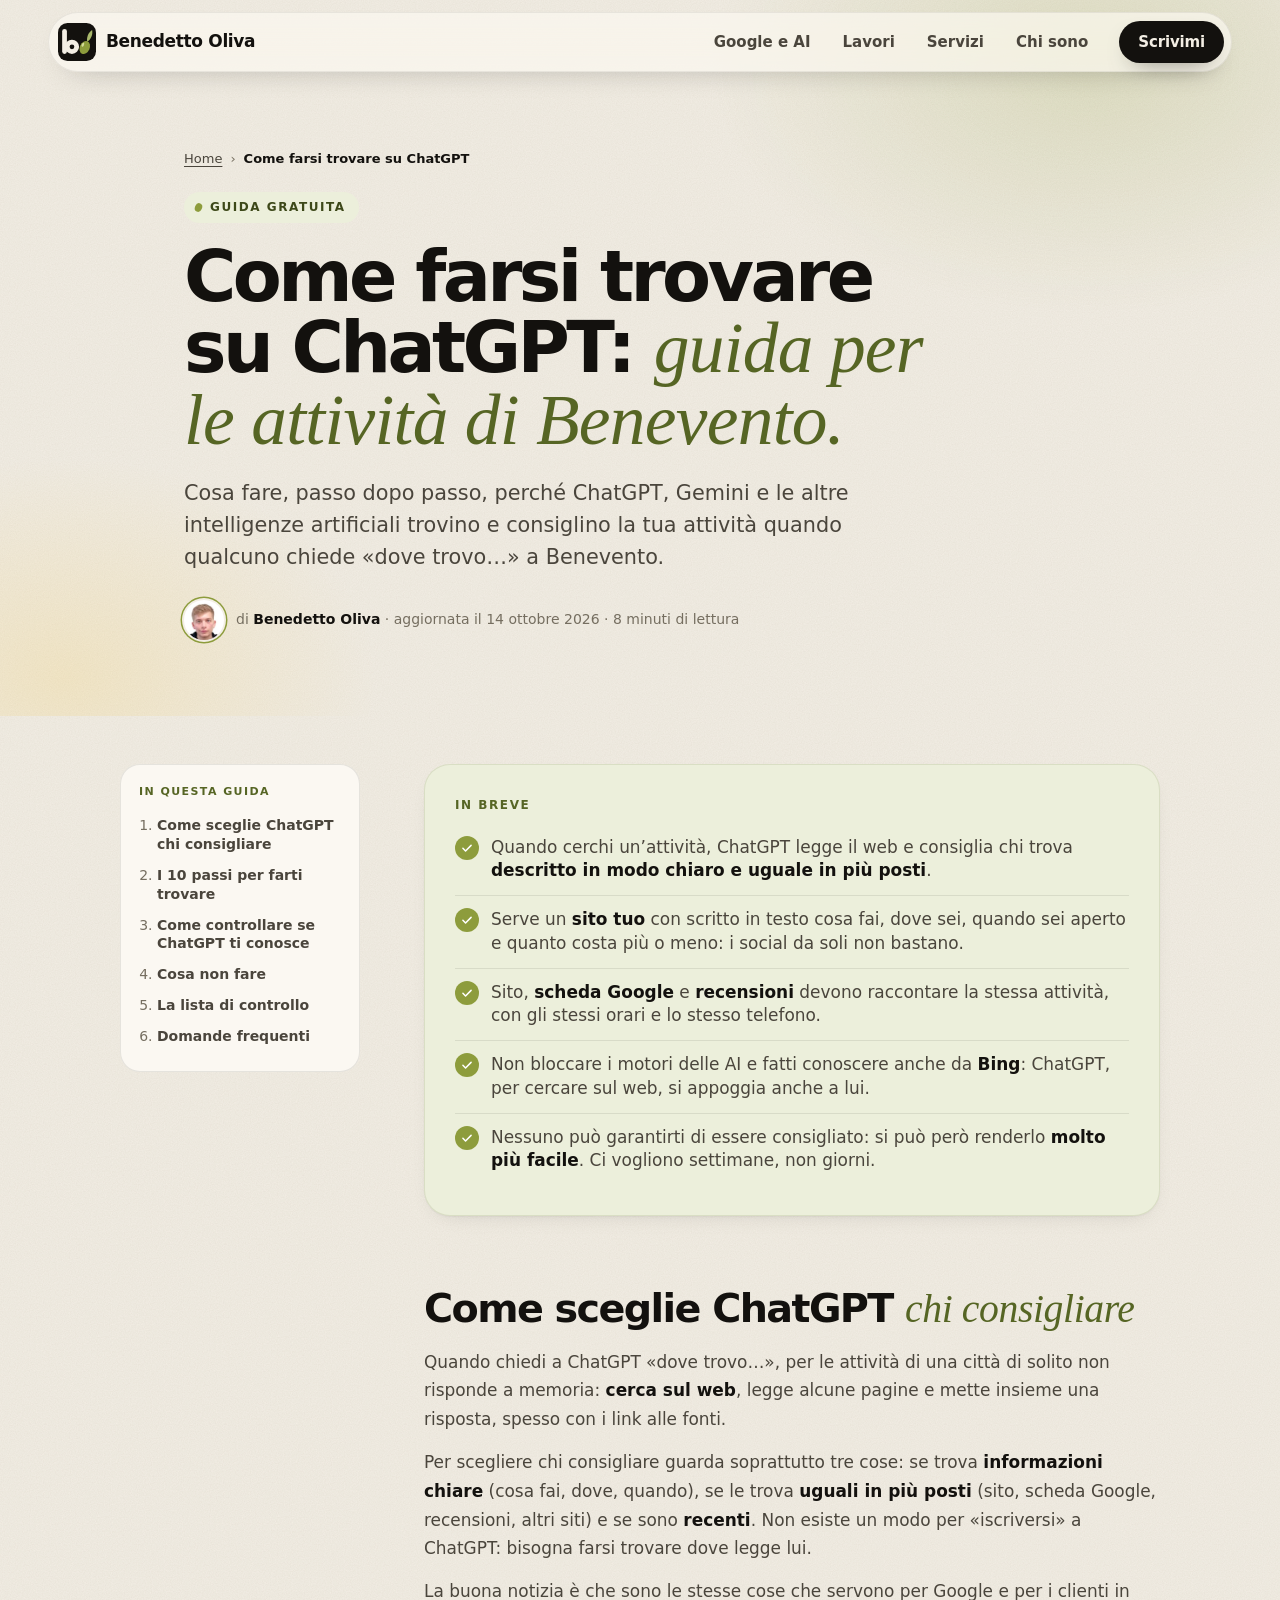
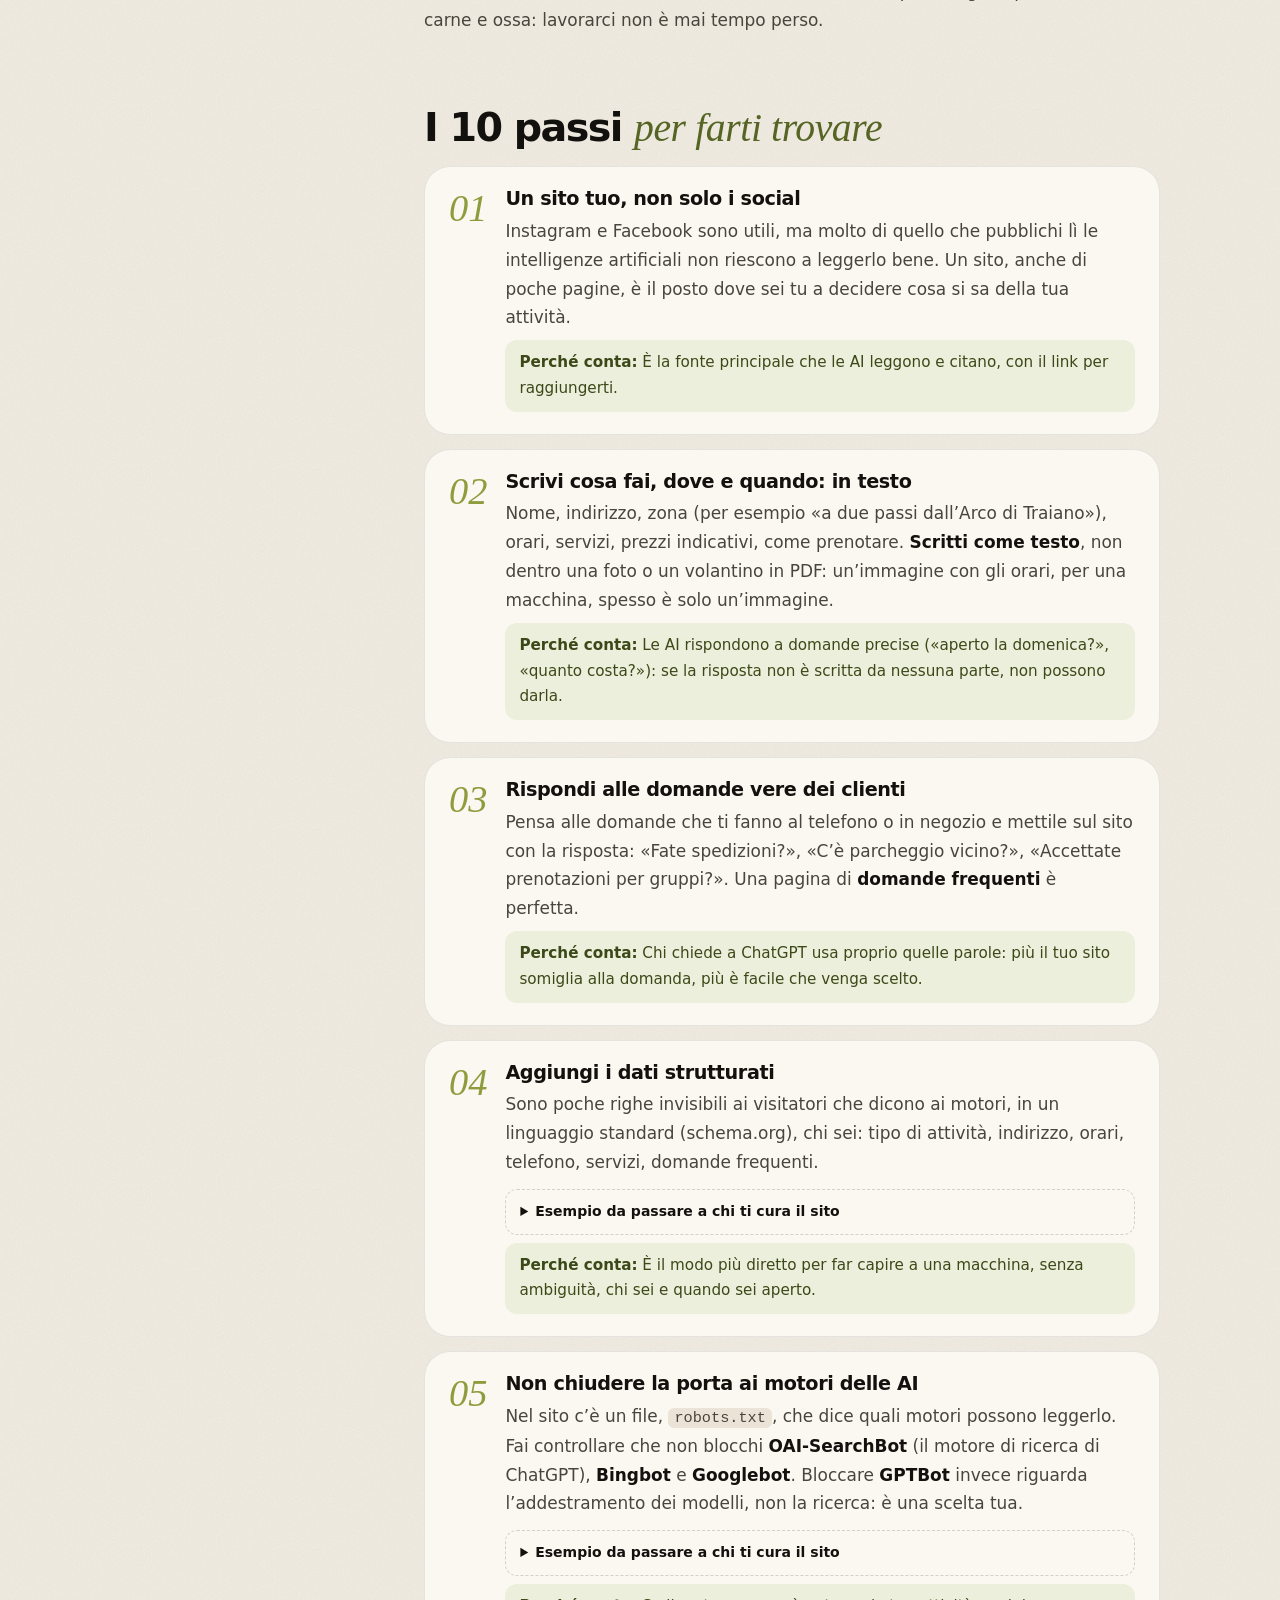
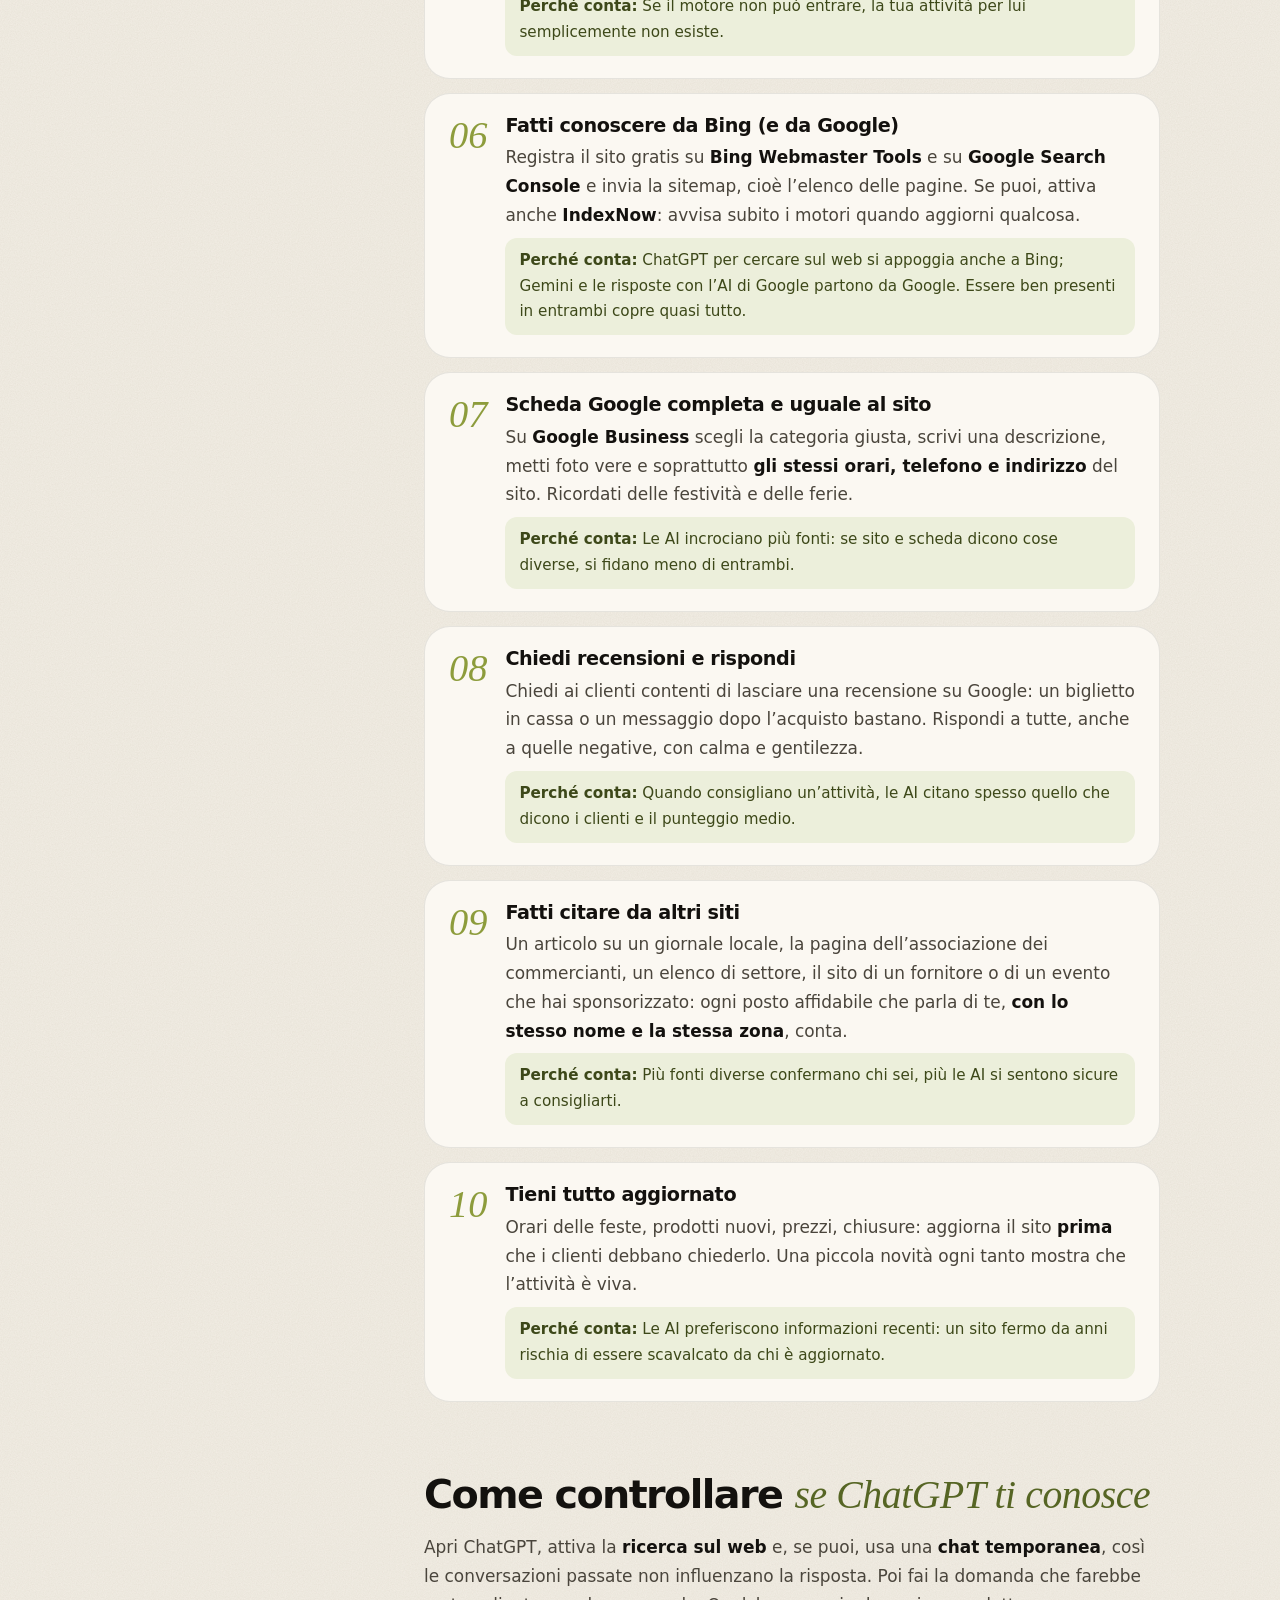
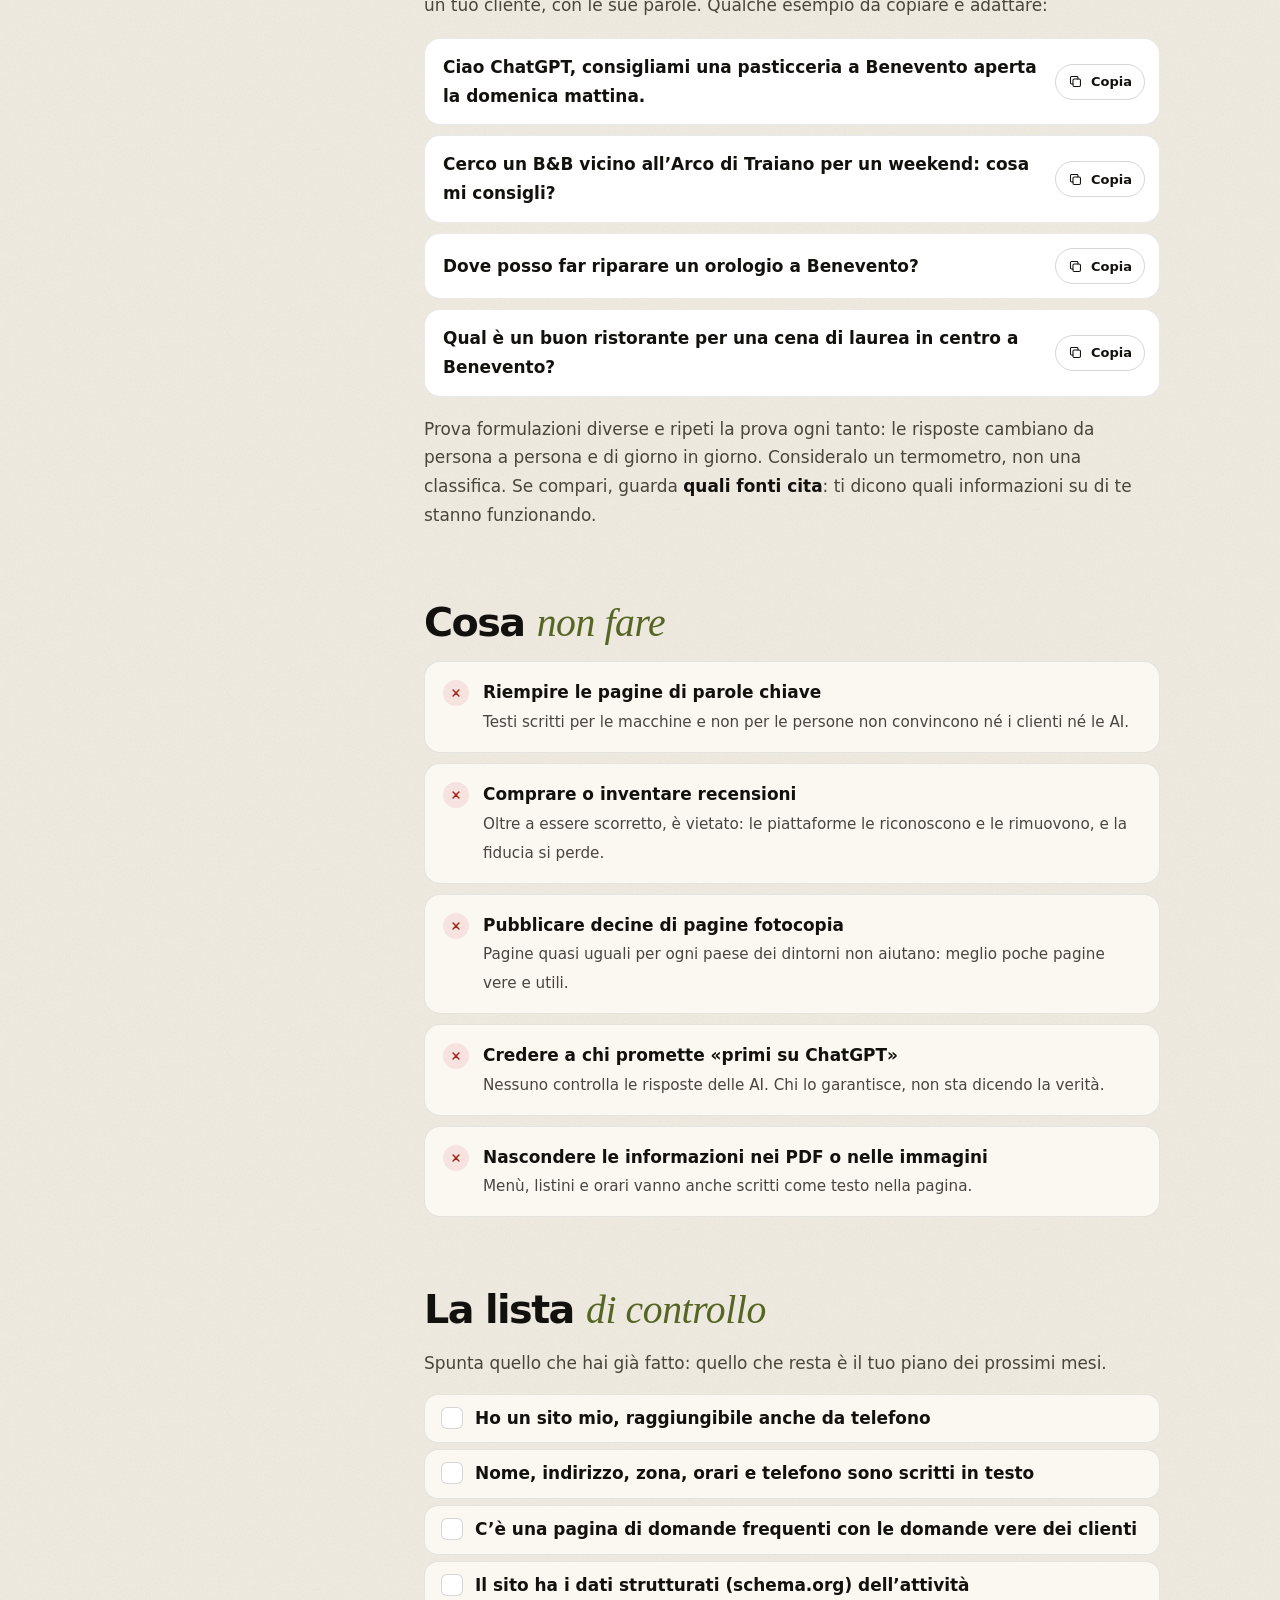
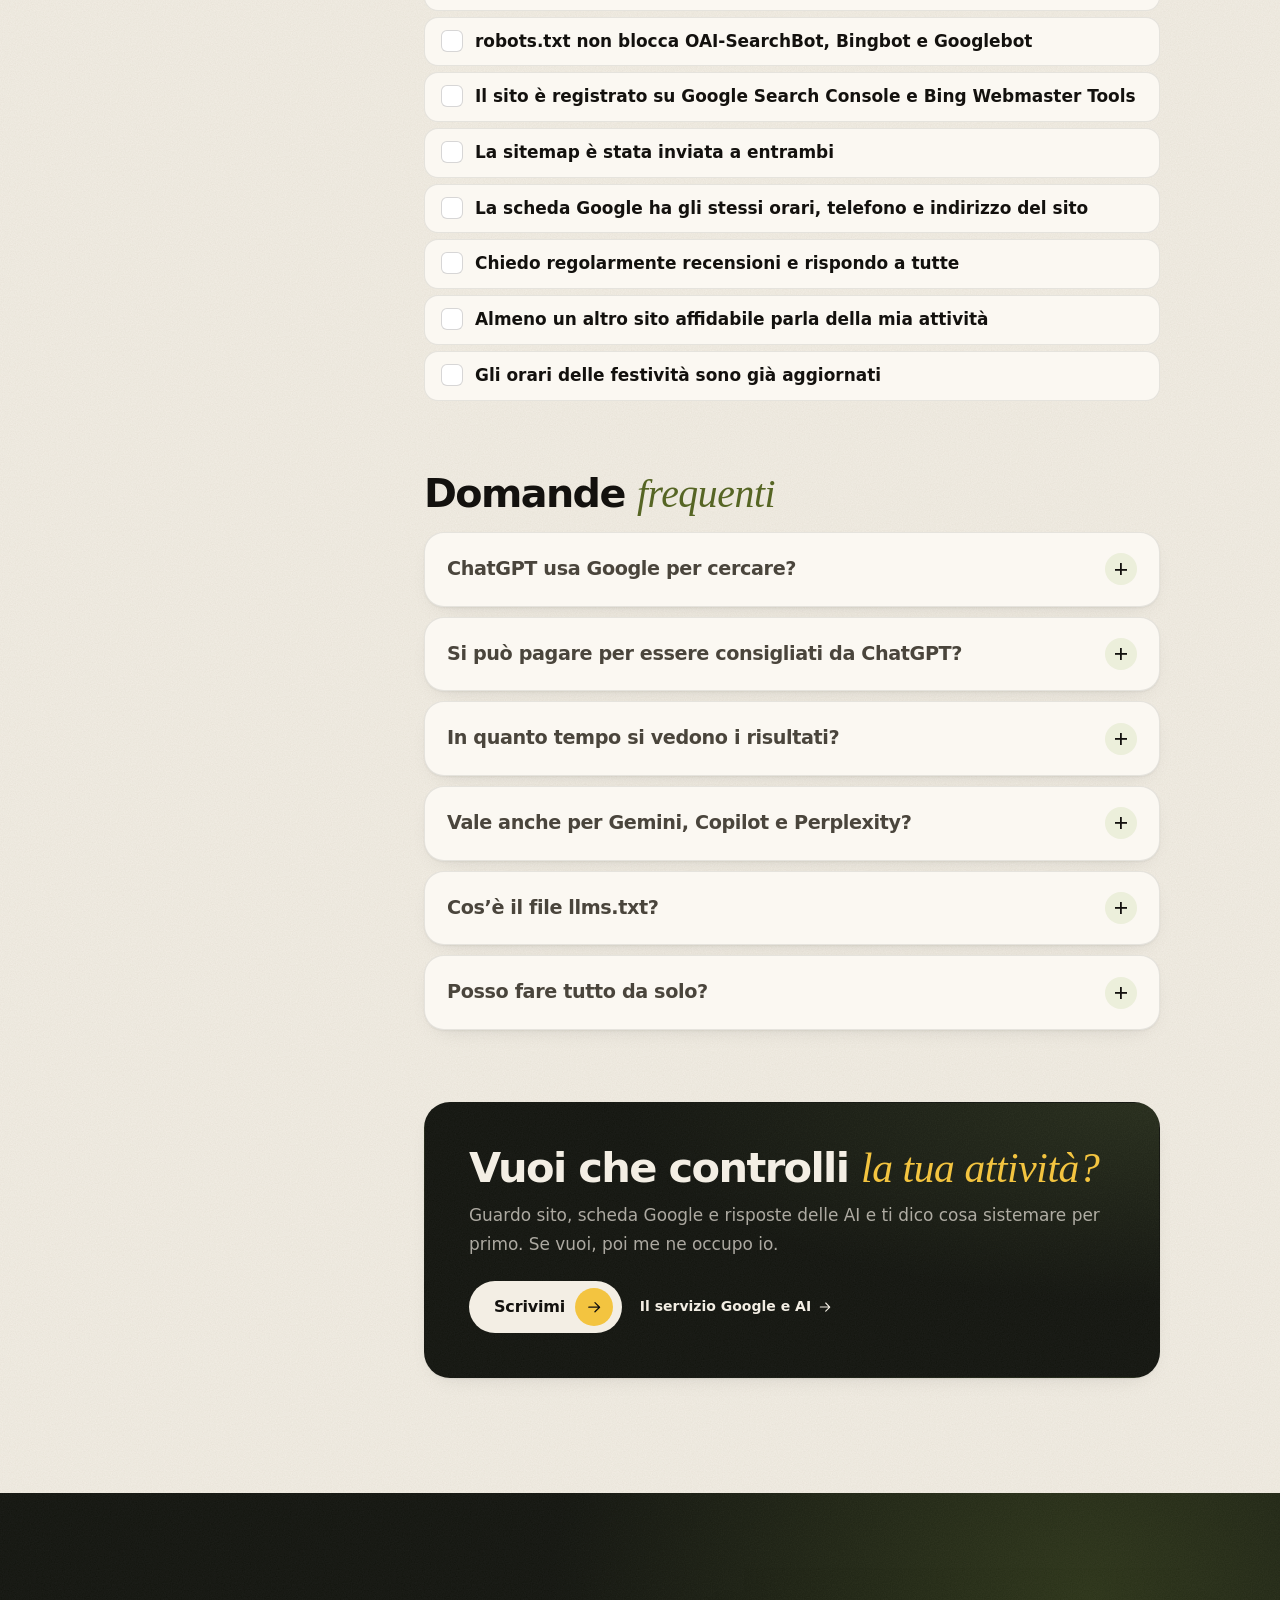
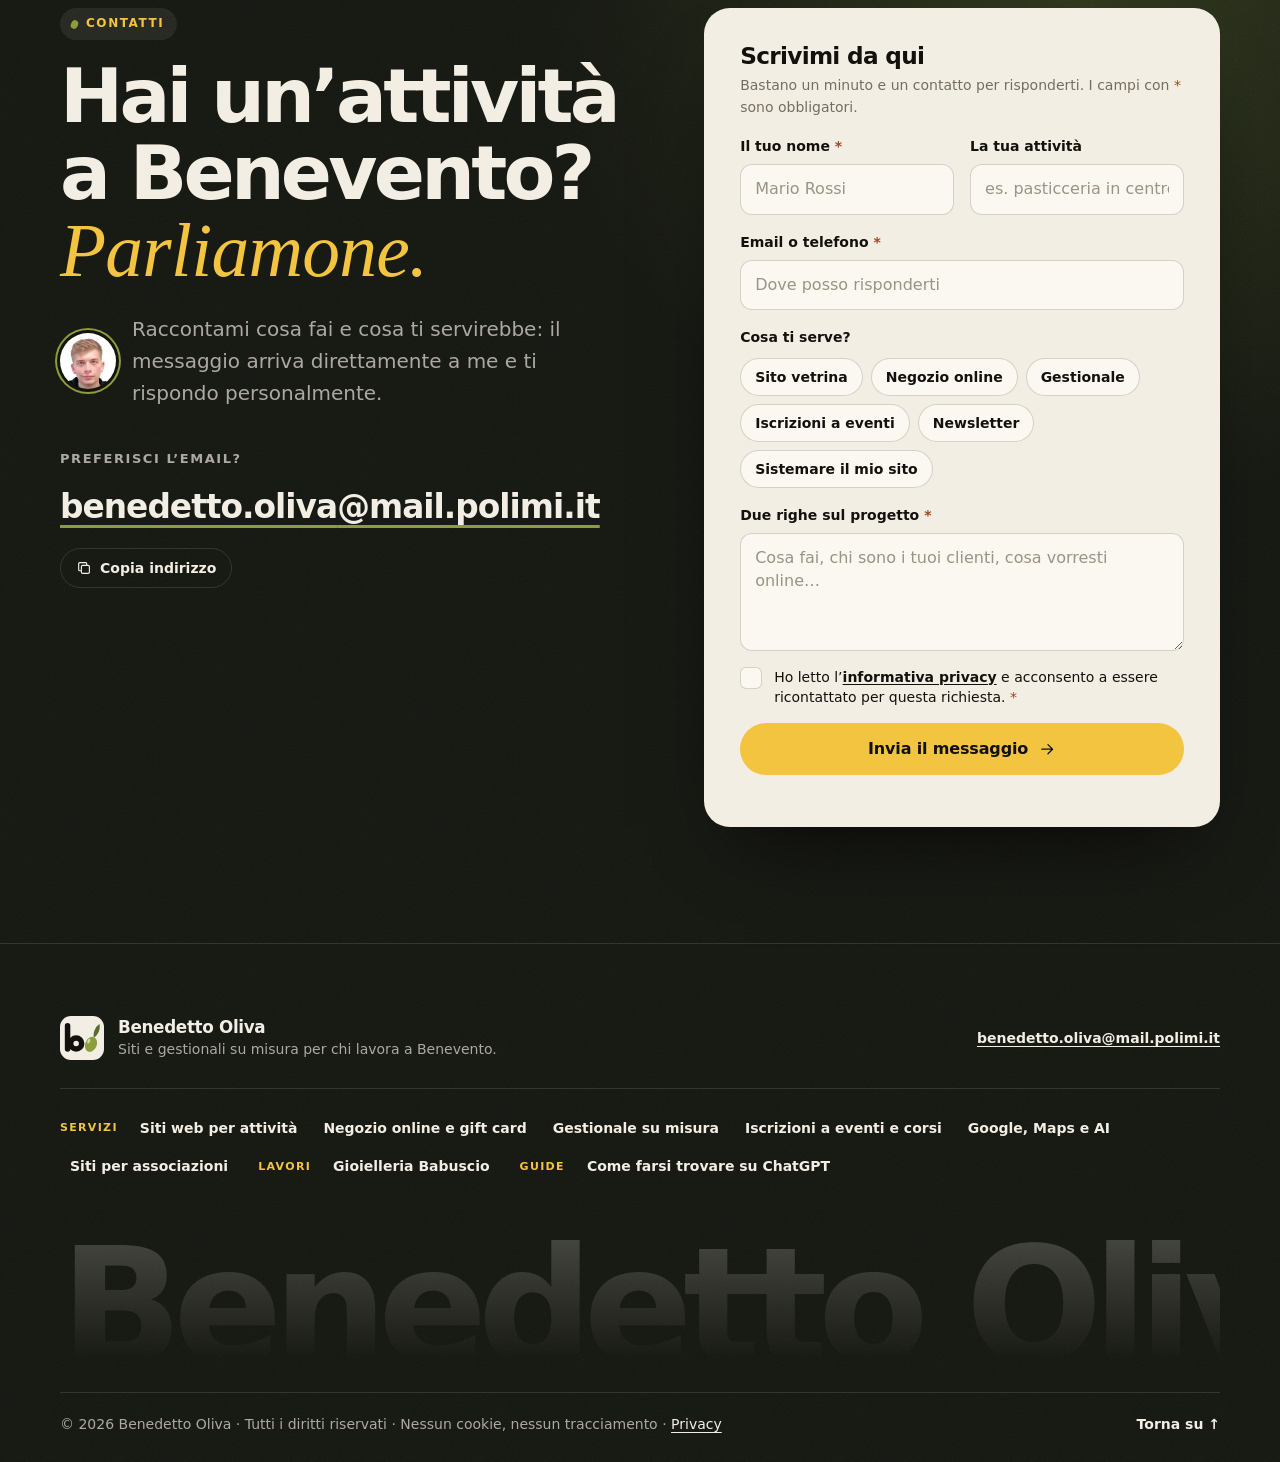
==== guide/come-farsi-trovare-su-chatgpt/index.html @ 6e87d85e "Aggiorna portfolio" ====
<!doctype html> <!--! © 2026 Benedetto Oliva — tutti i diritti riservati. Codice, grafica e testi non possono essere copiati o riutilizzati senza autorizzazione scritta. --> <html lang="it"> <head> <meta charset="utf-8"> <meta name="viewport" content="width=device-width,initial-scale=1"> <meta name="author" content="Benedetto Oliva"> <meta name="copyright" content="© 2026 Benedetto Oliva"> <title>Come farsi trovare su ChatGPT: guida per le attività di Benevento (2026) | Benedetto Oliva</title> <meta name="description" content="Guida pratica per negozi, ristoranti, B&amp;B e studi di Benevento: come fare in modo che ChatGPT, Gemini e le altre intelligenze artificiali trovino e consiglino la tua attività. 10 passi, una lista di controllo e le domande da provare."> <link rel="canonical" href="https://bennoolivaa.github.io/guide/come-farsi-trovare-su-chatgpt/"> <meta name="robots" content="index, follow, max-image-preview:large, max-snippet:-1"> <meta name="theme-color" content="#f3eee4"> <meta property="og:type" content="website"> <meta property="og:locale" content="it_IT"> <meta property="og:url" content="https://bennoolivaa.github.io/guide/come-farsi-trovare-su-chatgpt/"> <meta property="og:title" content="Come farsi trovare su ChatGPT: guida per le attività di Benevento."> <meta property="og:description" content="Guida pratica per negozi, ristoranti, B&amp;B e studi di Benevento: come fare in modo che ChatGPT, Gemini e le altre intelligenze artificiali trovino e consiglino la tua attività. 10 passi, una lista di controllo e le domande da provare."> <meta property="og:image" content="https://bennoolivaa.github.io/og.jpg"> <meta property="og:image:width" content="1200"> <meta property="og:image:height" content="630"> <meta name="twitter:card" content="summary_large_image"> <link rel="icon" href="/favicon.svg" type="image/svg+xml"> <link rel="apple-touch-icon" href="/apple-touch-icon.png"> <link rel="preload" href="/assets/fonts/manrope-normal-latin.woff2" as="font" type="font/woff2" crossorigin> <link rel="stylesheet" href="/assets/css/site.css?v=21"> <script>document.documentElement.classList.add("js")</script> <script type="application/ld+json"> {"@context":"https://schema.org","@graph":[{"@type":"Article","@id":"https://bennoolivaa.github.io/guide/come-farsi-trovare-su-chatgpt/#guida","headline":"Come farsi trovare su ChatGPT: guida per le attività di Benevento.","description":"Guida pratica per negozi, ristoranti, B&B e studi di Benevento: come fare in modo che ChatGPT, Gemini e le altre intelligenze artificiali trovino e consiglino la tua attività. 10 passi, una lista di controllo e le domande da provare.","url":"https://bennoolivaa.github.io/guide/come-farsi-trovare-su-chatgpt/","mainEntityOfPage":"https://bennoolivaa.github.io/guide/come-farsi-trovare-su-chatgpt/","inLanguage":"it-IT","datePublished":"2026-10-14","dateModified":"2026-10-14","author":{"@type":"Person","@id":"https://bennoolivaa.github.io/#benedetto","name":"Benedetto Oliva","url":"https://bennoolivaa.github.io/"},"publisher":{"@type":"Person","@id":"https://bennoolivaa.github.io/#benedetto","name":"Benedetto Oliva","url":"https://bennoolivaa.github.io/"},"image":"https://bennoolivaa.github.io/og.jpg","wordCount":1560,"about":["ChatGPT","SEO locale","Intelligenza artificiale","Benevento"]},{"@type":"BreadcrumbList","itemListElement":[{"@type":"ListItem","position":1,"name":"Home","item":"https://bennoolivaa.github.io/"},{"@type":"ListItem","position":2,"name":"Come farsi trovare su ChatGPT","item":"https://bennoolivaa.github.io/guide/come-farsi-trovare-su-chatgpt/"}]},{"@type":"FAQPage","@id":"https://bennoolivaa.github.io/guide/come-farsi-trovare-su-chatgpt/#domande","mainEntity":[{"@type":"Question","name":"ChatGPT usa Google per cercare?","acceptedAnswer":{"@type":"Answer","text":"Per cercare sul web ChatGPT si appoggia anche a Bing e a un proprio motore (OAI-SearchBot). Per questo conviene essere ben presenti su Bing, non solo su Google. Gemini e le risposte con l’AI di Google invece partono da Google."}},{"@type":"Question","name":"Si può pagare per essere consigliati da ChatGPT?","acceptedAnswer":{"@type":"Answer","text":"Per essere citati nelle risposte non serve pubblicità: contano le informazioni che le AI trovano su di te, sul tuo sito e in giro per il web."}},{"@type":"Question","name":"In quanto tempo si vedono i risultati?","acceptedAnswer":{"@type":"Answer","text":"I motori leggono le pagine nuove in qualche giorno o settimana; perché un’attività venga consigliata con regolarità servono di solito mesi di informazioni coerenti e di recensioni."}},{"@type":"Question","name":"Vale anche per Gemini, Copilot e Perplexity?","acceptedAnswer":{"@type":"Answer","text":"Sì: funzionano in modo simile. Leggono il web, incrociano più fonti e consigliano chi è descritto in modo chiaro e coerente. Gemini si basa su Google, Copilot su Bing, Perplexity anche su un proprio motore."}},{"@type":"Question","name":"Cos’è il file llms.txt?","acceptedAnswer":{"@type":"Answer","text":"È una proposta recente: un file di testo che riassume il sito per le intelligenze artificiali. Non tutte lo usano ancora in modo ufficiale, ma aggiungerlo costa poco e non fa danni."}},{"@type":"Question","name":"Posso fare tutto da solo?","acceptedAnswer":{"@type":"Answer","text":"Molti passi sì: scheda Google, recensioni, testi, orari. Dati strutturati, robots.txt, Search Console e IndexNow richiedono un po’ di pratica tecnica: se vuoi, me ne occupo io."}}]}]} </script> </head> <body class="pagina"> <svg width="0" height="0" style="position:absolute" aria-hidden="true"> <defs> <symbol id="logo" viewBox="0 0 64 64"><rect width="64" height="64" rx="16" fill="var(--l-bg)"/><g transform="translate(-2.5 0)"><rect x="9.5" y="10" width="8" height="42" rx="4" fill="var(--l-b)"/><circle cx="26" cy="40" r="8" fill="none" stroke="var(--l-b)" stroke-width="8"/><path d="M51.6 31.6C50.4 23.6 53.6 15.8 60 11.6c1.4 7.4-1.4 15.2-8.4 20Z" fill="var(--l-f)"/><ellipse cx="47.6" cy="41.2" rx="8.3" ry="11.4" transform="rotate(24 47.6 41.2)" fill="var(--l-o)"/><ellipse cx="44.4" cy="36.6" rx="1.9" ry="3.6" transform="rotate(24 44.4 36.6)" fill="var(--l-h)"/></g></symbol> <symbol id="i-arrow" viewBox="0 0 24 24"><path d="M5 12h14M13 6l6 6-6 6"/></symbol> <symbol id="i-down" viewBox="0 0 24 24"><path d="M12 5v14M6 13l6 6 6-6"/></symbol> <symbol id="i-store" viewBox="0 0 24 24"><path d="M4 9.5 5.5 4h13L20 9.5M4 9.5h16M4 9.5a2.7 2.7 0 0 0 5.3 0 2.7 2.7 0 0 0 5.4 0 2.7 2.7 0 0 0 5.3 0M5.5 12v8h13v-8M10 20v-5h4v5"/></symbol> <symbol id="i-bag" viewBox="0 0 24 24"><path d="M5 8h14l-1 12H6L5 8Z"/><path d="M9 10V7a3 3 0 0 1 6 0v3"/></symbol> <symbol id="i-gift" viewBox="0 0 24 24"><path d="M4 10h16v10H4zM3 7h18v3H3zM12 7v13M12 7c-1.5-3-5-3.5-5-1.2C7 7 9 7 12 7Zm0 0c1.5-3 5-3.5 5-1.2C17 7 15 7 12 7Z"/></symbol> <symbol id="i-panel" viewBox="0 0 24 24"><rect x="3" y="4" width="18" height="16" rx="2"/><path d="M3 9h18M8 13h3M8 16h6M15 13h1"/></symbol> <symbol id="i-send" viewBox="0 0 24 24"><path d="M21 4 3 11l6.5 2.5L12 20l3-5.5L21 4ZM9.5 13.5 21 4"/></symbol> <symbol id="i-calendar" viewBox="0 0 24 24"><rect x="3.5" y="5" width="17" height="15" rx="2"/><path d="M3.5 10h17M8 3v4M16 3v4M8 14h2M14 14h2M8 17h2"/></symbol> <symbol id="i-mail" viewBox="0 0 24 24"><rect x="3" y="5" width="18" height="14" rx="2"/><path d="m4 7 8 6 8-6"/></symbol> <symbol id="i-shield" viewBox="0 0 24 24"><path d="M12 3 5 6v5c0 4.5 3 8 7 10 4-2 7-5.5 7-10V6l-7-3Z"/><path d="m9 12 2 2 4-4"/></symbol> <symbol id="i-clock" viewBox="0 0 24 24"><circle cx="12" cy="12" r="8.5"/><path d="M12 7.5V12l3 2"/></symbol> <symbol id="i-book" viewBox="0 0 24 24"><path d="M4 5.5C6.5 4.5 9.5 4.5 12 6c2.5-1.5 5.5-1.5 8-.5V19c-2.5-1-5.5-1-8 .5-2.5-1.5-5.5-1.5-8-.5V5.5ZM12 6v13.5"/></symbol> <symbol id="i-star" viewBox="0 0 24 24"><path d="m12 4 2.4 5 5.4.6-4 3.7 1.1 5.4L12 16l-4.9 2.7 1.1-5.4-4-3.7 5.4-.6L12 4Z"/></symbol> <symbol id="i-pin" viewBox="0 0 24 24"><path d="M12 21s-6.5-5.6-6.5-11a6.5 6.5 0 0 1 13 0C18.5 15.4 12 21 12 21Z"/><circle cx="12" cy="10" r="2.3"/></symbol> <symbol id="i-wrench" viewBox="0 0 24 24"><path d="M14.5 5.5a4 4 0 0 0 4.9 5L12 18a2.1 2.1 0 1 1-3-3l7.5-7.4a4 4 0 0 0-2-2.1ZM19 5l-2.5 2.5"/></symbol> <symbol id="i-copy" viewBox="0 0 24 24"><rect x="8" y="8" width="12" height="12" rx="2"/><path d="M16 8V5.5A1.5 1.5 0 0 0 14.5 4h-9A1.5 1.5 0 0 0 4 5.5v9A1.5 1.5 0 0 0 5.5 16H8"/></symbol> <symbol id="i-openai" viewBox="0 0 24 24"><path fill="currentColor" stroke="none" d="M22.2819 9.8211a5.9847 5.9847 0 0 0-.5157-4.9108 6.0462 6.0462 0 0 0-6.5098-2.9A6.0651 6.0651 0 0 0 4.9807 4.1818a5.9847 5.9847 0 0 0-3.9977 2.9 6.0462 6.0462 0 0 0 .7427 7.0966 5.98 5.98 0 0 0 .511 4.9107 6.051 6.051 0 0 0 6.5146 2.9001A5.9847 5.9847 0 0 0 13.2599 24a6.0557 6.0557 0 0 0 5.7718-4.2058 5.9894 5.9894 0 0 0 3.9977-2.9001 6.0557 6.0557 0 0 0-.7475-7.0729zm-9.022 12.6081a4.4755 4.4755 0 0 1-2.8764-1.0408l.1419-.0804 4.7783-2.7582a.7948.7948 0 0 0 .3927-.6813v-6.7369l2.02 1.1686a.071.071 0 0 1 .038.052v5.5826a4.504 4.504 0 0 1-4.4945 4.4944zm-9.6607-4.1254a4.4708 4.4708 0 0 1-.5346-3.0137l.142.0852 4.783 2.7582a.7712.7712 0 0 0 .7806 0l5.8428-3.3685v2.3324a.0804.0804 0 0 1-.0332.0615L9.74 19.9502a4.4992 4.4992 0 0 1-6.1408-1.6464zM2.3408 7.8956a4.485 4.485 0 0 1 2.3655-1.9728V11.6a.7664.7664 0 0 0 .3879.6765l5.8144 3.3543-2.0201 1.1685a.0757.0757 0 0 1-.071 0l-4.8303-2.7865A4.504 4.504 0 0 1 2.3408 7.872zm16.5963 3.8558L13.1038 8.364 15.1192 7.2a.0757.0757 0 0 1 .071 0l4.8303 2.7913a4.4944 4.4944 0 0 1-.6765 8.1042v-5.6772a.79.79 0 0 0-.407-.667zm2.0107-3.0231l-.142-.0852-4.7735-2.7818a.7759.7759 0 0 0-.7854 0L9.409 9.2297V6.8974a.0662.0662 0 0 1 .0284-.0615l4.8303-2.7866a4.4992 4.4992 0 0 1 6.6802 4.66zM8.3065 12.863l-2.02-1.1638a.0804.0804 0 0 1-.038-.0567V6.0742a4.4992 4.4992 0 0 1 7.3757-3.4537l-.142.0805L8.704 5.459a.7948.7948 0 0 0-.3927.6813zm1.0976-2.3654l2.602-1.4998 2.6069 1.4998v2.9994l-2.5974 1.4997-2.6067-1.4997Z"/></symbol> <symbol id="i-x" viewBox="0 0 24 24"><path d="M7 7l10 10M17 7 7 17"/></symbol> <symbol id="i-check" viewBox="0 0 24 24"><path d="m5 12.5 4.5 4.5L19 7.5"/></symbol> <symbol id="i-camera" viewBox="0 0 24 24"><path d="M4 8h3l1.5-2.5h7L17 8h3v11H4V8Z"/><circle cx="12" cy="13" r="3.3"/></symbol> </defs> </svg> <a class="skip" href="#main">Vai al contenuto</a> <header class="top" id="top"> <div class="top-pill"> <a class="brand" href="/" aria-label="Benedetto Oliva, home"><svg class="logo" aria-hidden="true"><use href="#logo"/></svg><span class="brand-name">Benedetto Oliva</span></a> <nav class="nav" aria-label="Sezioni"><a href="/servizi/visibilita-google-ai/">Google e AI</a><a href="/#lavori">Lavori</a><a href="/#servizi">Servizi</a><a href="/#chi-sono">Chi sono</a></nav> <a class="btn btn-sm btn-ink top-cta" href="#contatti">Scrivimi</a> <span class="top-progress" aria-hidden="true"></span> <button class="menu-btn" type="button" aria-expanded="false" aria-controls="menu" aria-label="Apri il menu"><span></span><span></span></button> </div> <nav class="menu" id="menu" aria-label="Menu" hidden><a href="/servizi/visibilita-google-ai/">Google e AI <svg class="ic" aria-hidden="true"><use href="#i-arrow"/></svg></a><a href="/#lavori">Lavori <svg class="ic" aria-hidden="true"><use href="#i-arrow"/></svg></a><a href="/#servizi">Servizi <svg class="ic" aria-hidden="true"><use href="#i-arrow"/></svg></a><a href="/#chi-sono">Chi sono <svg class="ic" aria-hidden="true"><use href="#i-arrow"/></svg></a><a class="menu-cta" href="#contatti">Scrivimi <svg class="ic" aria-hidden="true"><use href="#i-arrow"/></svg></a></nav> </header> <main id="main"> <section class="pagina-hero guida-hero"> <div class="wrap guida-wrap"> <nav class="crumbs" aria-label="Percorso"><a href="/">Home</a><span aria-hidden="true">›</span><span aria-current="page">Come farsi trovare su ChatGPT</span></nav> <p class="eyebrow reveal">Guida gratuita</p> <h1 class="reveal">Come farsi trovare su ChatGPT: <em>guida per le attività di Benevento.</em></h1> <p class="lead reveal">Cosa fare, passo dopo passo, perché ChatGPT, Gemini e le altre intelligenze artificiali trovino e consiglino la tua attività quando qualcuno chiede «dove trovo…» a Benevento.</p> <p class="guida-meta reveal"><img class="avatar" src="/assets/img/benedetto-avatar-96.webp" srcset="/assets/img/benedetto-avatar-96.webp, /assets/img/benedetto-avatar-192.webp 2x" width="40" height="40" alt=""><span>di <b>Benedetto Oliva</b> · aggiornata il <time datetime="2026-10-14">14 ottobre 2026</time> · 8 minuti di lettura</span></p> </div> </section> <section class="section guida-corpo" aria-label="Guida"> <div class="wrap guida-layout"> <nav class="guida-indice" aria-label="In questa guida"><p>In questa guida</p><ol><li><a href="#come-sceglie">Come sceglie ChatGPT chi consigliare</a></li><li><a href="#dieci-passi">I 10 passi per farti trovare</a></li><li><a href="#controllare">Come controllare se ChatGPT ti conosce</a></li><li><a href="#cosa-non-fare">Cosa non fare</a></li><li><a href="#lista">La lista di controllo</a></li><li><a href="#domande">Domande frequenti</a></li></ol></nav> <article class="guida-testo"> <div class="tile tile-olive in-breve reveal"><p class="ottieni-t">In breve</p><ul class="check-list"><li><svg class="ic" aria-hidden="true"><use href="#i-check"/></svg><span>Quando cerchi un’attività, ChatGPT legge il web e consiglia chi trova <b>descritto in modo chiaro e uguale in più posti</b>.</span></li><li><svg class="ic" aria-hidden="true"><use href="#i-check"/></svg><span>Serve un <b>sito tuo</b> con scritto in testo cosa fai, dove sei, quando sei aperto e quanto costa più o meno: i social da soli non bastano.</span></li><li><svg class="ic" aria-hidden="true"><use href="#i-check"/></svg><span>Sito, <b>scheda Google</b> e <b>recensioni</b> devono raccontare la stessa attività, con gli stessi orari e lo stesso telefono.</span></li><li><svg class="ic" aria-hidden="true"><use href="#i-check"/></svg><span>Non bloccare i motori delle AI e fatti conoscere anche da <b>Bing</b>: ChatGPT, per cercare sul web, si appoggia anche a lui.</span></li><li><svg class="ic" aria-hidden="true"><use href="#i-check"/></svg><span>Nessuno può garantirti di essere consigliato: si può però renderlo <b>molto più facile</b>. Ci vogliono settimane, non giorni.</span></li></ul></div> <h2 id="come-sceglie">Come sceglie ChatGPT <em>chi consigliare</em></h2> <p>Quando chiedi a ChatGPT «dove trovo…», per le attività di una città di solito non risponde a memoria: <b>cerca sul web</b>, legge alcune pagine e mette insieme una risposta, spesso con i link alle fonti.</p> <p>Per scegliere chi consigliare guarda soprattutto tre cose: se trova <b>informazioni chiare</b> (cosa fai, dove, quando), se le trova <b>uguali in più posti</b> (sito, scheda Google, recensioni, altri siti) e se sono <b>recenti</b>. Non esiste un modo per «iscriversi» a ChatGPT: bisogna farsi trovare dove legge lui.</p> <p>La buona notizia è che sono le stesse cose che servono per Google e per i clienti in carne e ossa: lavorarci non è mai tempo perso.</p> <h2 id="dieci-passi">I 10 passi <em>per farti trovare</em></h2> <ol class="passi"><li class="passo reveal" id="passo-1"><span class="passo-n">01</span><div><h3>Un sito tuo, non solo i social</h3><p>Instagram e Facebook sono utili, ma molto di quello che pubblichi lì le intelligenze artificiali non riescono a leggerlo bene. Un sito, anche di poche pagine, è il posto dove sei tu a decidere cosa si sa della tua attività.</p> <p class="perche"><b>Perché conta:</b> È la fonte principale che le AI leggono e citano, con il link per raggiungerti.</p></div></li><li class="passo reveal" id="passo-2"><span class="passo-n">02</span><div><h3>Scrivi cosa fai, dove e quando: in testo</h3><p>Nome, indirizzo, zona (per esempio «a due passi dall’Arco di Traiano»), orari, servizi, prezzi indicativi, come prenotare. <b>Scritti come testo</b>, non dentro una foto o un volantino in PDF: un’immagine con gli orari, per una macchina, spesso è solo un’immagine.</p> <p class="perche"><b>Perché conta:</b> Le AI rispondono a domande precise («aperto la domenica?», «quanto costa?»): se la risposta non è scritta da nessuna parte, non possono darla.</p></div></li><li class="passo reveal" id="passo-3"><span class="passo-n">03</span><div><h3>Rispondi alle domande vere dei clienti</h3><p>Pensa alle domande che ti fanno al telefono o in negozio e mettile sul sito con la risposta: «Fate spedizioni?», «C’è parcheggio vicino?», «Accettate prenotazioni per gruppi?». Una pagina di <b>domande frequenti</b> è perfetta.</p> <p class="perche"><b>Perché conta:</b> Chi chiede a ChatGPT usa proprio quelle parole: più il tuo sito somiglia alla domanda, più è facile che venga scelto.</p></div></li><li class="passo reveal" id="passo-4"><span class="passo-n">04</span><div><h3>Aggiungi i dati strutturati</h3><p>Sono poche righe invisibili ai visitatori che dicono ai motori, in un linguaggio standard (schema.org), chi sei: tipo di attività, indirizzo, orari, telefono, servizi, domande frequenti.</p><details class="tecnico"><summary>Esempio da passare a chi ti cura il sito</summary><pre><code>&lt;script type="application/ld+json"&gt;
{
  "@context": "https://schema.org",
  "@type": "Bakery",
  "name": "Nome della tua attività",
  "address": {
    "@type": "PostalAddress",
    "streetAddress": "Corso Garibaldi 1",
    "addressLocality": "Benevento",
    "postalCode": "82100",
    "addressCountry": "IT"
  },
  "telephone": "+39 0824 000000",
  "openingHours": ["Tu-Sa 07:00-13:00", "Tu-Sa 16:00-20:00", "Su 08:00-13:00"],
  "url": "https://www.latuaattivita.it"
}
&lt;/script&gt;</code></pre><p>Dati d’esempio: vanno sostituiti con quelli veri e con il tipo di attività giusto (Restaurant, Store, LodgingBusiness…).</p></details> <p class="perche"><b>Perché conta:</b> È il modo più diretto per far capire a una macchina, senza ambiguità, chi sei e quando sei aperto.</p></div></li><li class="passo reveal" id="passo-5"><span class="passo-n">05</span><div><h3>Non chiudere la porta ai motori delle AI</h3><p>Nel sito c’è un file, <code>robots.txt</code>, che dice quali motori possono leggerlo. Fai controllare che non blocchi <b>OAI-SearchBot</b> (il motore di ricerca di ChatGPT), <b>Bingbot</b> e <b>Googlebot</b>. Bloccare <b>GPTBot</b> invece riguarda l’addestramento dei modelli, non la ricerca: è una scelta tua.</p><details class="tecnico"><summary>Esempio da passare a chi ti cura il sito</summary><pre><code>User-agent: OAI-SearchBot
Allow: /

User-agent: Bingbot
Allow: /

User-agent: Googlebot
Allow: /</code></pre></details> <p class="perche"><b>Perché conta:</b> Se il motore non può entrare, la tua attività per lui semplicemente non esiste.</p></div></li><li class="passo reveal" id="passo-6"><span class="passo-n">06</span><div><h3>Fatti conoscere da Bing (e da Google)</h3><p>Registra il sito gratis su <b>Bing Webmaster Tools</b> e su <b>Google Search Console</b> e invia la sitemap, cioè l’elenco delle pagine. Se puoi, attiva anche <b>IndexNow</b>: avvisa subito i motori quando aggiorni qualcosa.</p> <p class="perche"><b>Perché conta:</b> ChatGPT per cercare sul web si appoggia anche a Bing; Gemini e le risposte con l’AI di Google partono da Google. Essere ben presenti in entrambi copre quasi tutto.</p></div></li><li class="passo reveal" id="passo-7"><span class="passo-n">07</span><div><h3>Scheda Google completa e uguale al sito</h3><p>Su <b>Google Business</b> scegli la categoria giusta, scrivi una descrizione, metti foto vere e soprattutto <b>gli stessi orari, telefono e indirizzo</b> del sito. Ricordati delle festività e delle ferie.</p> <p class="perche"><b>Perché conta:</b> Le AI incrociano più fonti: se sito e scheda dicono cose diverse, si fidano meno di entrambi.</p></div></li><li class="passo reveal" id="passo-8"><span class="passo-n">08</span><div><h3>Chiedi recensioni e rispondi</h3><p>Chiedi ai clienti contenti di lasciare una recensione su Google: un biglietto in cassa o un messaggio dopo l’acquisto bastano. Rispondi a tutte, anche a quelle negative, con calma e gentilezza.</p> <p class="perche"><b>Perché conta:</b> Quando consigliano un’attività, le AI citano spesso quello che dicono i clienti e il punteggio medio.</p></div></li><li class="passo reveal" id="passo-9"><span class="passo-n">09</span><div><h3>Fatti citare da altri siti</h3><p>Un articolo su un giornale locale, la pagina dell’associazione dei commercianti, un elenco di settore, il sito di un fornitore o di un evento che hai sponsorizzato: ogni posto affidabile che parla di te, <b>con lo stesso nome e la stessa zona</b>, conta.</p> <p class="perche"><b>Perché conta:</b> Più fonti diverse confermano chi sei, più le AI si sentono sicure a consigliarti.</p></div></li><li class="passo reveal" id="passo-10"><span class="passo-n">10</span><div><h3>Tieni tutto aggiornato</h3><p>Orari delle feste, prodotti nuovi, prezzi, chiusure: aggiorna il sito <b>prima</b> che i clienti debbano chiederlo. Una piccola novità ogni tanto mostra che l’attività è viva.</p> <p class="perche"><b>Perché conta:</b> Le AI preferiscono informazioni recenti: un sito fermo da anni rischia di essere scavalcato da chi è aggiornato.</p></div></li></ol> <h2 id="controllare">Come controllare <em>se ChatGPT ti conosce</em></h2> <p>Apri ChatGPT, attiva la <b>ricerca sul web</b> e, se puoi, usa una <b>chat temporanea</b>, così le conversazioni passate non influenzano la risposta. Poi fai la domanda che farebbe un tuo cliente, con le sue parole. Qualche esempio da copiare e adattare:</p> <ul class="prompt-list"><li><q>Ciao ChatGPT, consigliami una pasticceria a Benevento aperta la domenica mattina.</q><button class="copy copy-sm" type="button" data-copy="Ciao ChatGPT, consigliami una pasticceria a Benevento aperta la domenica mattina."><svg class="ic" aria-hidden="true"><use href="#i-copy"/></svg><span>Copia</span></button></li><li><q>Cerco un B&amp;B vicino all’Arco di Traiano per un weekend: cosa mi consigli?</q><button class="copy copy-sm" type="button" data-copy="Cerco un B&amp;B vicino all’Arco di Traiano per un weekend: cosa mi consigli?"><svg class="ic" aria-hidden="true"><use href="#i-copy"/></svg><span>Copia</span></button></li><li><q>Dove posso far riparare un orologio a Benevento?</q><button class="copy copy-sm" type="button" data-copy="Dove posso far riparare un orologio a Benevento?"><svg class="ic" aria-hidden="true"><use href="#i-copy"/></svg><span>Copia</span></button></li><li><q>Qual è un buon ristorante per una cena di laurea in centro a Benevento?</q><button class="copy copy-sm" type="button" data-copy="Qual è un buon ristorante per una cena di laurea in centro a Benevento?"><svg class="ic" aria-hidden="true"><use href="#i-copy"/></svg><span>Copia</span></button></li></ul> <p>Prova formulazioni diverse e ripeti la prova ogni tanto: le risposte cambiano da persona a persona e di giorno in giorno. Consideralo un termometro, non una classifica. Se compari, guarda <b>quali fonti cita</b>: ti dicono quali informazioni su di te stanno funzionando.</p> <h2 id="cosa-non-fare">Cosa <em>non fare</em></h2> <ul class="non-fare"><li><svg class="ic" aria-hidden="true"><use href="#i-x"/></svg><div><b>Riempire le pagine di parole chiave</b><span>Testi scritti per le macchine e non per le persone non convincono né i clienti né le AI.</span></div></li><li><svg class="ic" aria-hidden="true"><use href="#i-x"/></svg><div><b>Comprare o inventare recensioni</b><span>Oltre a essere scorretto, è vietato: le piattaforme le riconoscono e le rimuovono, e la fiducia si perde.</span></div></li><li><svg class="ic" aria-hidden="true"><use href="#i-x"/></svg><div><b>Pubblicare decine di pagine fotocopia</b><span>Pagine quasi uguali per ogni paese dei dintorni non aiutano: meglio poche pagine vere e utili.</span></div></li><li><svg class="ic" aria-hidden="true"><use href="#i-x"/></svg><div><b>Credere a chi promette «primi su ChatGPT»</b><span>Nessuno controlla le risposte delle AI. Chi lo garantisce, non sta dicendo la verità.</span></div></li><li><svg class="ic" aria-hidden="true"><use href="#i-x"/></svg><div><b>Nascondere le informazioni nei PDF o nelle immagini</b><span>Menù, listini e orari vanno anche scritti come testo nella pagina.</span></div></li></ul> <h2 id="lista">La lista <em>di controllo</em></h2> <p>Spunta quello che hai già fatto: quello che resta è il tuo piano dei prossimi mesi.</p> <ul class="lista-controllo"><li><label><input type="checkbox"><span>Ho un sito mio, raggiungibile anche da telefono</span></label></li><li><label><input type="checkbox"><span>Nome, indirizzo, zona, orari e telefono sono scritti in testo</span></label></li><li><label><input type="checkbox"><span>C’è una pagina di domande frequenti con le domande vere dei clienti</span></label></li><li><label><input type="checkbox"><span>Il sito ha i dati strutturati (schema.org) dell’attività</span></label></li><li><label><input type="checkbox"><span>robots.txt non blocca OAI-SearchBot, Bingbot e Googlebot</span></label></li><li><label><input type="checkbox"><span>Il sito è registrato su Google Search Console e Bing Webmaster Tools</span></label></li><li><label><input type="checkbox"><span>La sitemap è stata inviata a entrambi</span></label></li><li><label><input type="checkbox"><span>La scheda Google ha gli stessi orari, telefono e indirizzo del sito</span></label></li><li><label><input type="checkbox"><span>Chiedo regolarmente recensioni e rispondo a tutte</span></label></li><li><label><input type="checkbox"><span>Almeno un altro sito affidabile parla della mia attività</span></label></li><li><label><input type="checkbox"><span>Gli orari delle festività sono già aggiornati</span></label></li></ul> <h2 id="domande">Domande <em>frequenti</em></h2> <div class="faq"><details><summary>ChatGPT usa Google per cercare?</summary><p>Per cercare sul web ChatGPT si appoggia anche a Bing e a un proprio motore (OAI-SearchBot). Per questo conviene essere ben presenti su Bing, non solo su Google. Gemini e le risposte con l’AI di Google invece partono da Google.</p></details><details><summary>Si può pagare per essere consigliati da ChatGPT?</summary><p>Per essere citati nelle risposte non serve pubblicità: contano le informazioni che le AI trovano su di te, sul tuo sito e in giro per il web.</p></details><details><summary>In quanto tempo si vedono i risultati?</summary><p>I motori leggono le pagine nuove in qualche giorno o settimana; perché un’attività venga consigliata con regolarità servono di solito mesi di informazioni coerenti e di recensioni.</p></details><details><summary>Vale anche per Gemini, Copilot e Perplexity?</summary><p>Sì: funzionano in modo simile. Leggono il web, incrociano più fonti e consigliano chi è descritto in modo chiaro e coerente. Gemini si basa su Google, Copilot su Bing, Perplexity anche su un proprio motore.</p></details><details><summary>Cos’è il file llms.txt?</summary><p>È una proposta recente: un file di testo che riassume il sito per le intelligenze artificiali. Non tutte lo usano ancora in modo ufficiale, ma aggiungerlo costa poco e non fa danni.</p></details><details><summary>Posso fare tutto da solo?</summary><p>Molti passi sì: scheda Google, recensioni, testi, orari. Dati strutturati, robots.txt, Search Console e IndexNow richiedono un po’ di pratica tecnica: se vuoi, me ne occupo io.</p></details></div> <div class="tile tile-dark guida-cta reveal"> <h2>Vuoi che controlli <em>la tua attività?</em></h2> <p>Guardo sito, scheda Google e risposte delle AI e ti dico cosa sistemare per primo. Se vuoi, poi me ne occupo io.</p> <div class="hero-cta"><a class="btn btn-light btn-arrow" href="#contatti">Scrivimi <span class="btn-ic"><svg class="ic" aria-hidden="true"><use href="#i-arrow"/></svg></span></a> <a class="s-more" href="/servizi/visibilita-google-ai/">Il servizio Google e AI <svg class="ic" aria-hidden="true"><use href="#i-arrow"/></svg></a></div> </div> </article> </div> </section> <section class="contact" id="contatti" aria-labelledby="contatti-t"> <div class="wrap contact-grid"> <div class="contact-text reveal"> <p class="eyebrow">Contatti</p> <h2 id="contatti-t">Hai un’attività a Benevento? <em>Parliamone.</em></h2> <div class="sign"> <img class="avatar" src="/assets/img/benedetto-avatar-96.webp" srcset="/assets/img/benedetto-avatar-96.webp, /assets/img/benedetto-avatar-192.webp 2x" width="56" height="56" loading="lazy" alt=""> <p>Raccontami cosa fai e cosa ti servirebbe: il messaggio arriva direttamente a me e ti rispondo personalmente.</p> </div> <p class="mail-alt">Preferisci l’email?</p> <div class="mail-box"> <a class="mail-big" href="mailto:benedetto.oliva@mail.polimi.it?subject=Un%20sito%20per%20la%20mia%20attivit%C3%A0">benedetto.oliva<wbr>@mail.polimi.it</a> <button class="copy" type="button" data-copy="benedetto.oliva@mail.polimi.it"><svg class="ic" aria-hidden="true"><use href="#i-copy"/></svg><span>Copia indirizzo</span></button> </div> </div> <form class="mail-form reveal" id="contact-form" action="https://api.web3forms.com/submit" method="POST" novalidate> <input type="hidden" name="access_key" value="8c52a2c8-a718-40be-8021-08e96a1fdc5b"> <input type="hidden" name="subject" value="Nuovo messaggio dal portfolio"> <input type="hidden" name="from_name" value="Portfolio Benedetto Oliva"> <input type="hidden" name="redirect" value="https://bennoolivaa.github.io/grazie.html"> <input type="checkbox" name="botcheck" class="hp" tabindex="-1" autocomplete="off" aria-hidden="true"> <div class="form-body" id="form-body"> <div> <h3>Scrivimi da qui</h3> <p class="form-sub">Bastano un minuto e un contatto per risponderti. I campi con <span class="req">*</span> sono obbligatori.</p> </div> <div class="field-row"> <div class="field"> <label for="f-nome">Il tuo nome <span class="req">*</span></label> <input id="f-nome" name="Nome" type="text" autocomplete="name" placeholder="Mario Rossi" required maxlength="80" aria-describedby="e-nome"> <p class="err" id="e-nome"></p> </div> <div class="field"> <label for="f-attivita">La tua attività</label> <input id="f-attivita" name="Attività" type="text" autocomplete="organization" placeholder="es. pasticceria in centro" maxlength="120"> </div> </div> <div class="field"> <label for="f-contatto">Email o telefono <span class="req">*</span></label> <input id="f-contatto" name="Contatto" type="text" autocomplete="email" placeholder="Dove posso risponderti" required maxlength="120" aria-describedby="e-contatto"> <p class="err" id="e-contatto"></p> </div> <fieldset class="field"> <legend>Cosa ti serve?</legend> <div class="choices"> <label><input type="checkbox" name="Cosa serve" value="Sito vetrina"><span>Sito vetrina</span></label> <label><input type="checkbox" name="Cosa serve" value="Negozio online"><span>Negozio online</span></label> <label><input type="checkbox" name="Cosa serve" value="Gestionale"><span>Gestionale</span></label> <label><input type="checkbox" name="Cosa serve" value="Iscrizioni a eventi"><span>Iscrizioni a eventi</span></label> <label><input type="checkbox" name="Cosa serve" value="Newsletter"><span>Newsletter</span></label> <label><input type="checkbox" name="Cosa serve" value="Sistemare il sito che ho"><span>Sistemare il mio sito</span></label> </div> </fieldset> <div class="field"> <label for="f-msg">Due righe sul progetto <span class="req">*</span></label> <textarea id="f-msg" name="Messaggio" rows="4" placeholder="Cosa fai, chi sono i tuoi clienti, cosa vorresti online…" required maxlength="4000" aria-describedby="e-msg"></textarea> <p class="err" id="e-msg"></p> </div> <div class="field"> <label class="consent"><input id="f-privacy" type="checkbox" name="Consenso privacy" value="Sì" required aria-describedby="e-privacy"><span>Ho letto l’<a href="/privacy.html" target="_blank" rel="noopener">informativa privacy</a> e acconsento a essere ricontattato per questa richiesta. <span class="req">*</span></span></label> <p class="err" id="e-privacy"></p> </div> <button class="btn btn-accent btn-block" type="submit" id="f-send"><span class="btn-label">Invia il messaggio</span> <svg class="ic" aria-hidden="true"><use href="#i-arrow"/></svg></button> <p class="form-note" id="form-note" role="status" aria-live="polite"></p> </div> <div class="form-done" id="form-done" hidden tabindex="-1"> <span class="done-ic"><svg class="ic" aria-hidden="true"><use href="#i-check"/></svg></span> <h3>Messaggio inviato!</h3> <p id="done-text">Grazie, l’ho ricevuto. Ti rispondo il prima possibile.</p> <button class="btn btn-ghost btn-sm" type="button" id="form-again">Scrivi un altro messaggio</button> </div> </form> </div> </section> </main> <footer class="foot"> <div class="wrap"> <div class="foot-top-row"> <div class="foot-brand"> <svg class="logo logo-chiaro" aria-hidden="true"><use href="#logo"/></svg> <p><b>Benedetto Oliva</b>Siti e gestionali su misura per chi lavora a Benevento.</p> </div> <a class="foot-mail" href="mailto:benedetto.oliva@mail.polimi.it">benedetto.oliva@mail.polimi.it</a> </div> <nav class="foot-servizi" aria-label="Servizi e lavori"><p>Servizi</p><a href="/servizi/siti-web-benevento/">Siti web per attività</a><a href="/servizi/negozio-online-gift-card/">Negozio online e gift card</a><a href="/servizi/gestionale-su-misura/">Gestionale su misura</a><a href="/servizi/iscrizioni-online-eventi-corsi/">Iscrizioni a eventi e corsi</a><a href="/servizi/visibilita-google-ai/">Google, Maps e AI</a><a href="/servizi/siti-associazioni-pro-loco/">Siti per associazioni</a><p>Lavori</p><a href="/lavori/gioielleria-babuscio/">Gioielleria Babuscio</a><p>Guide</p><a href="/guide/come-farsi-trovare-su-chatgpt/">Come farsi trovare su ChatGPT</a></nav> <p class="foot-word" aria-hidden="true">Benedetto Oliva</p> <div class="foot-bottom"> <p>© 2026 Benedetto Oliva · Tutti i diritti riservati · Nessun cookie, nessun tracciamento · <a href="/privacy.html">Privacy</a></p> <a class="foot-up" href="#main">Torna su ↑</a> </div> </div> </footer> <script src="/assets/js/site.js?v=12" defer="defer"></script> </body> </html>
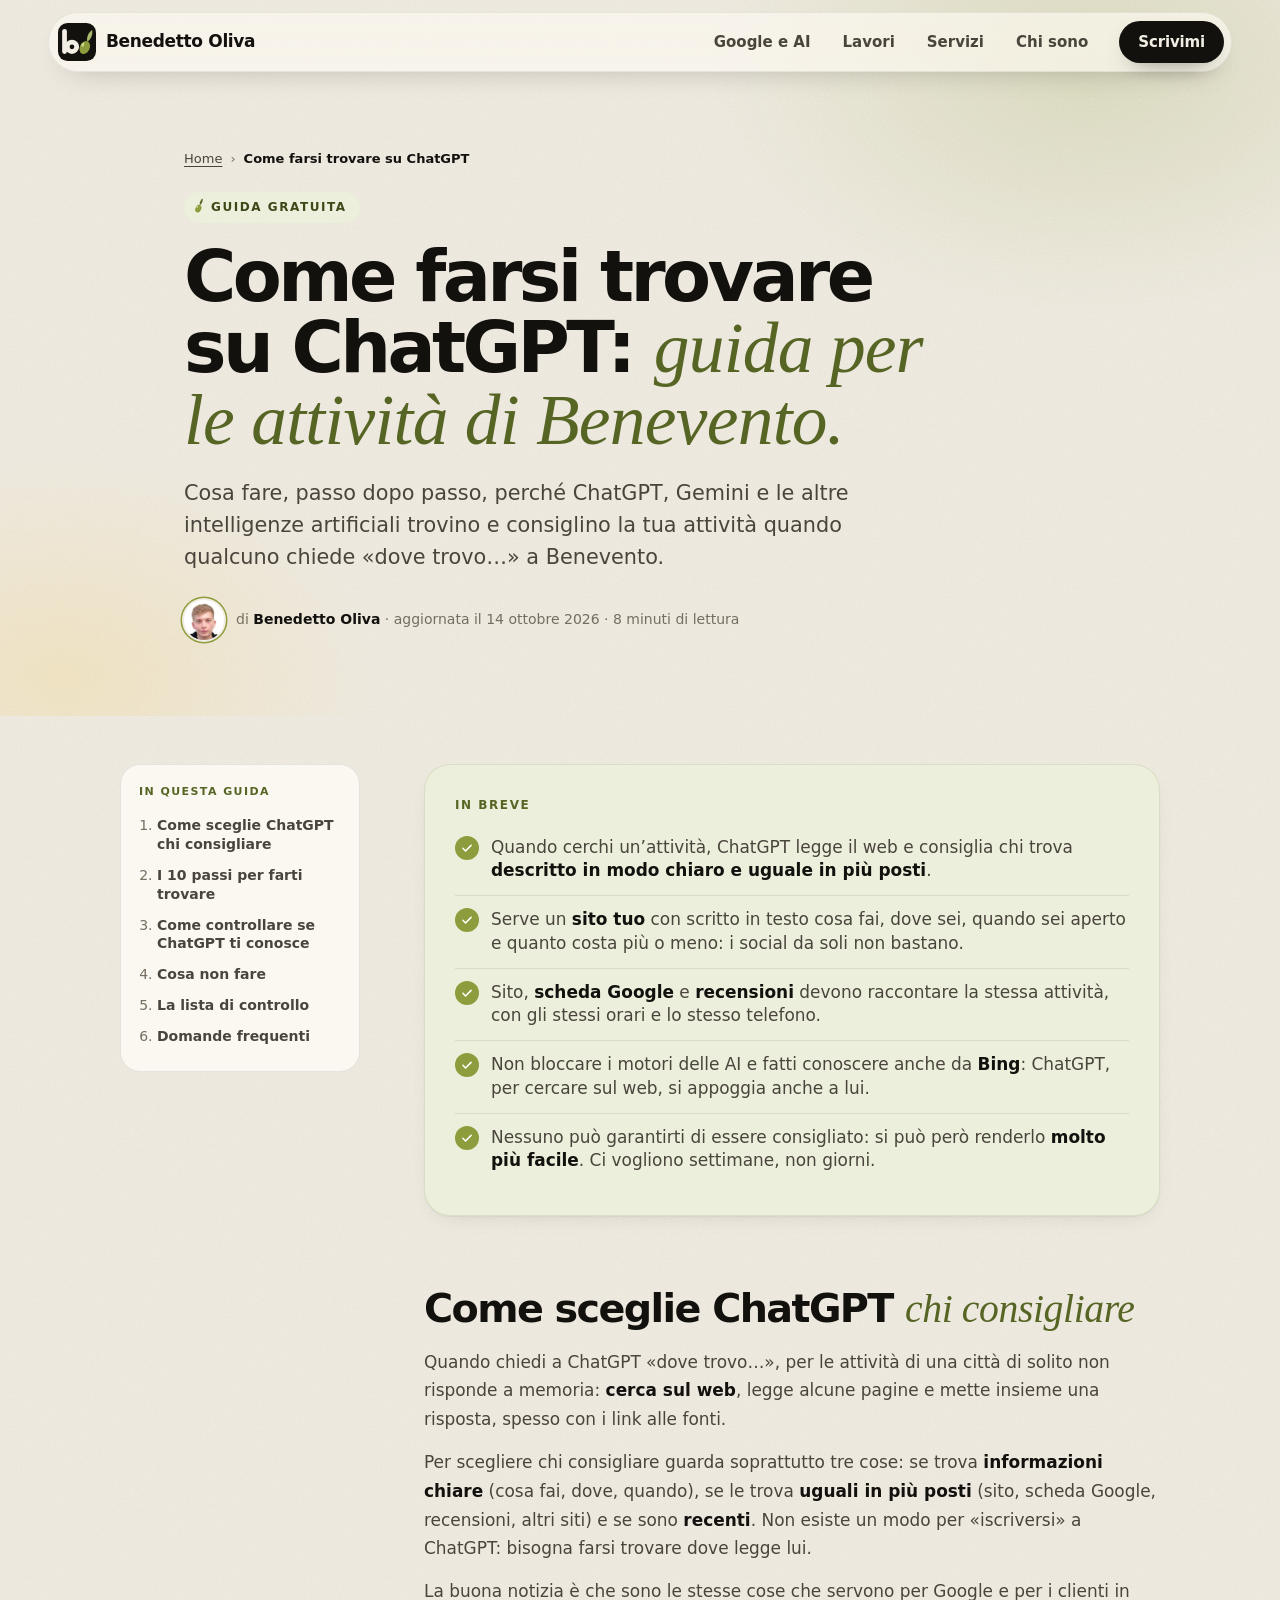
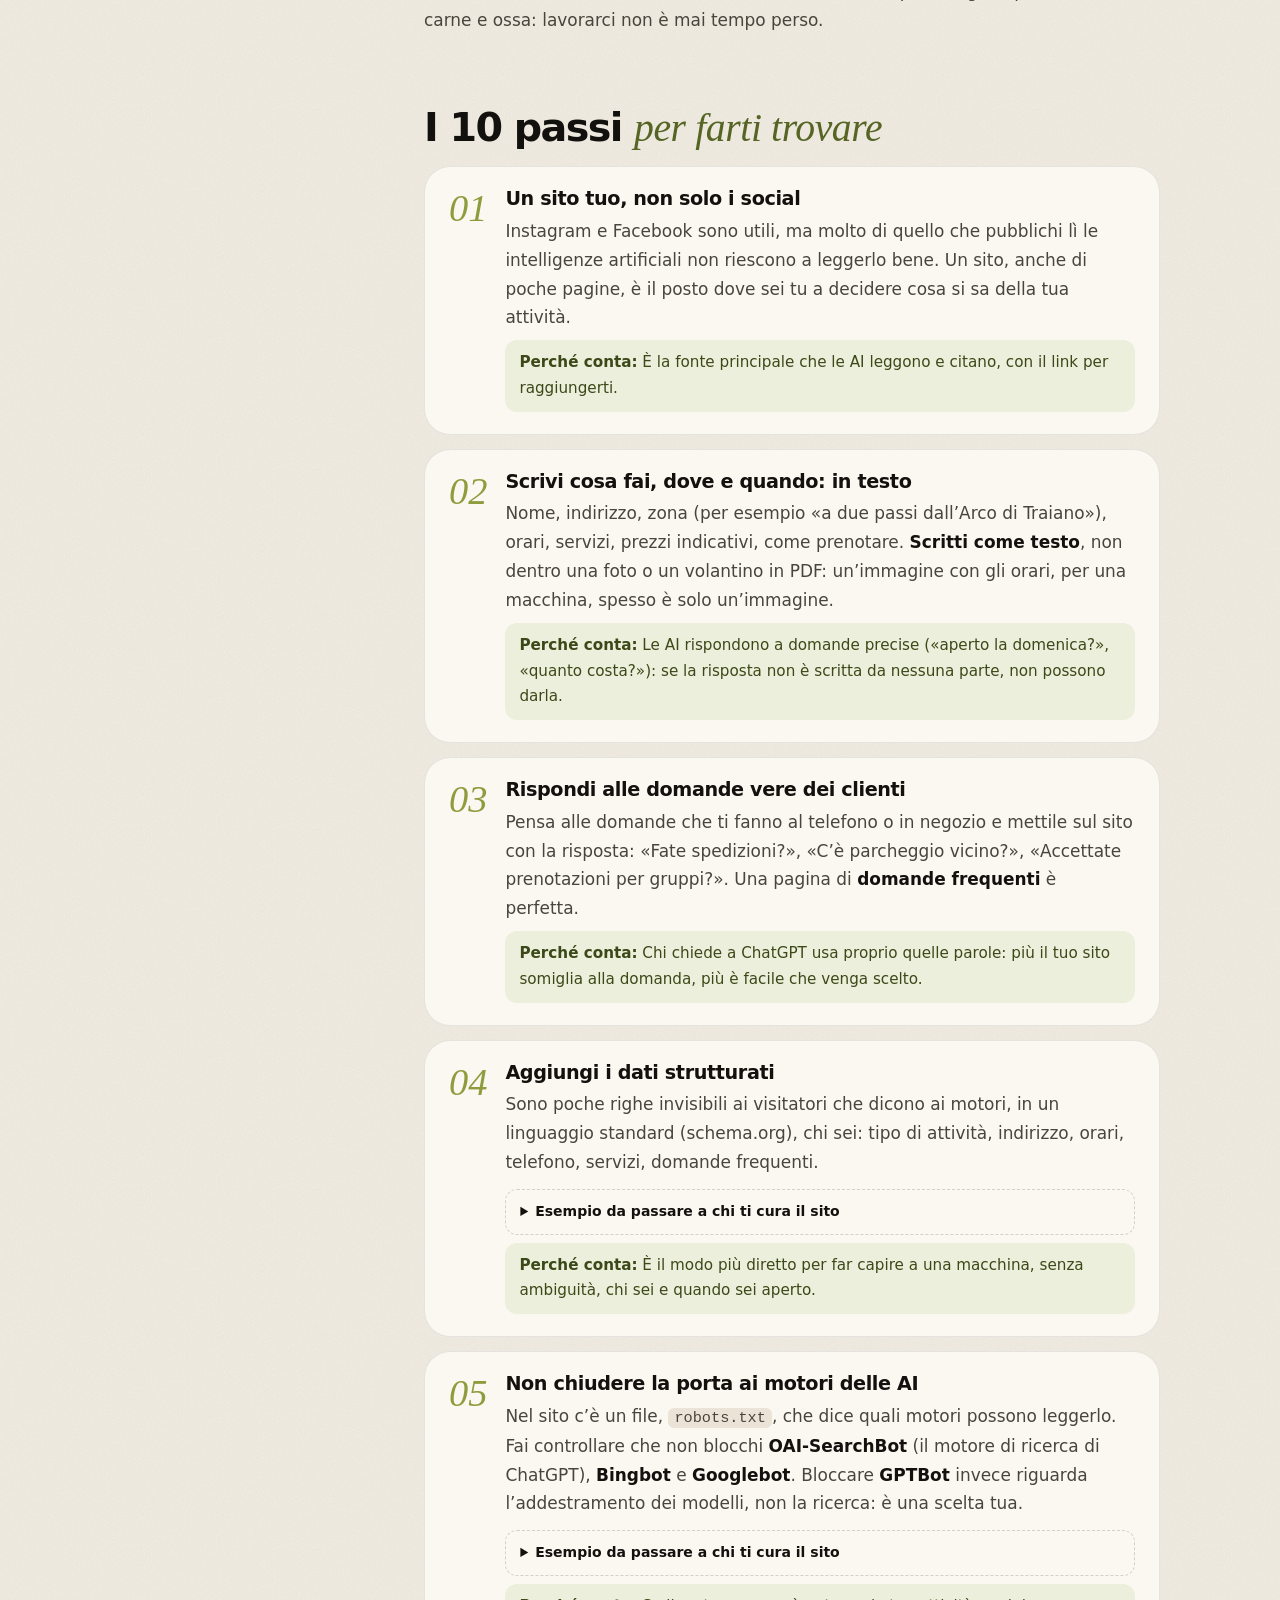
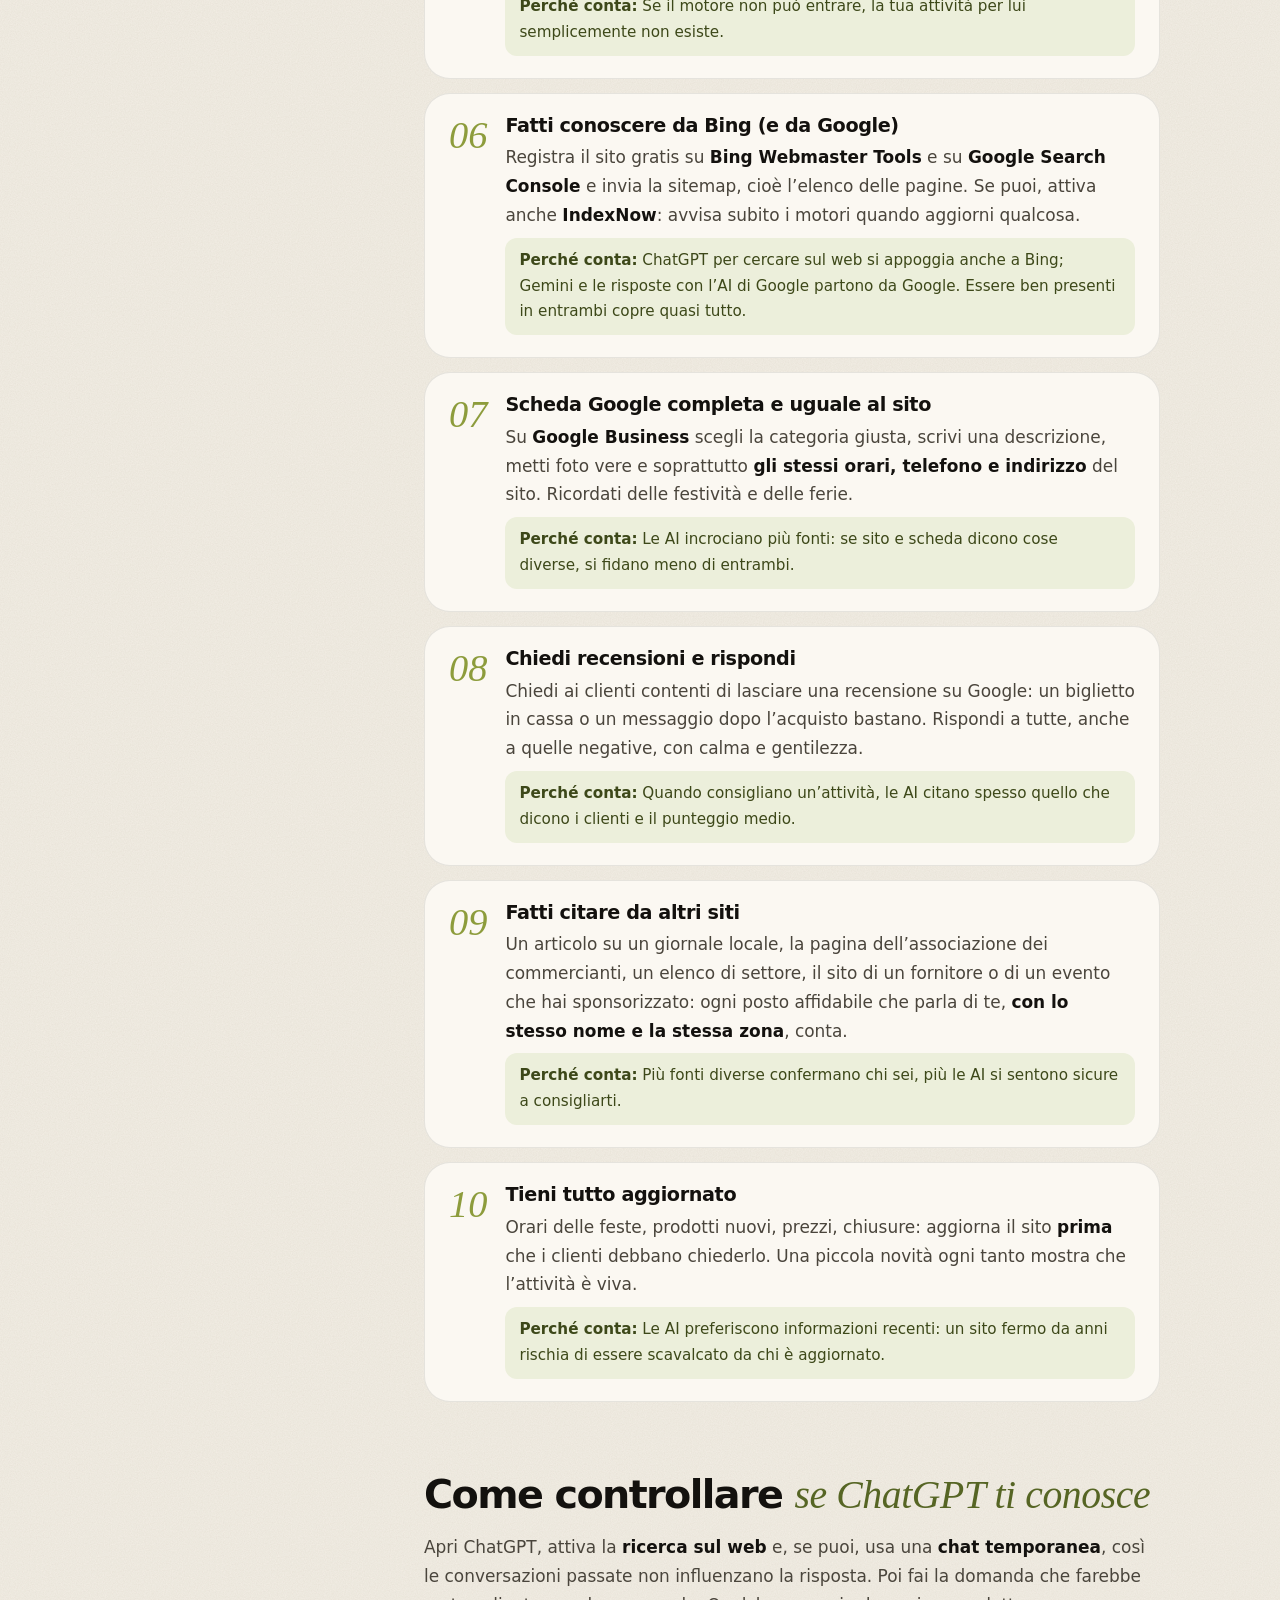
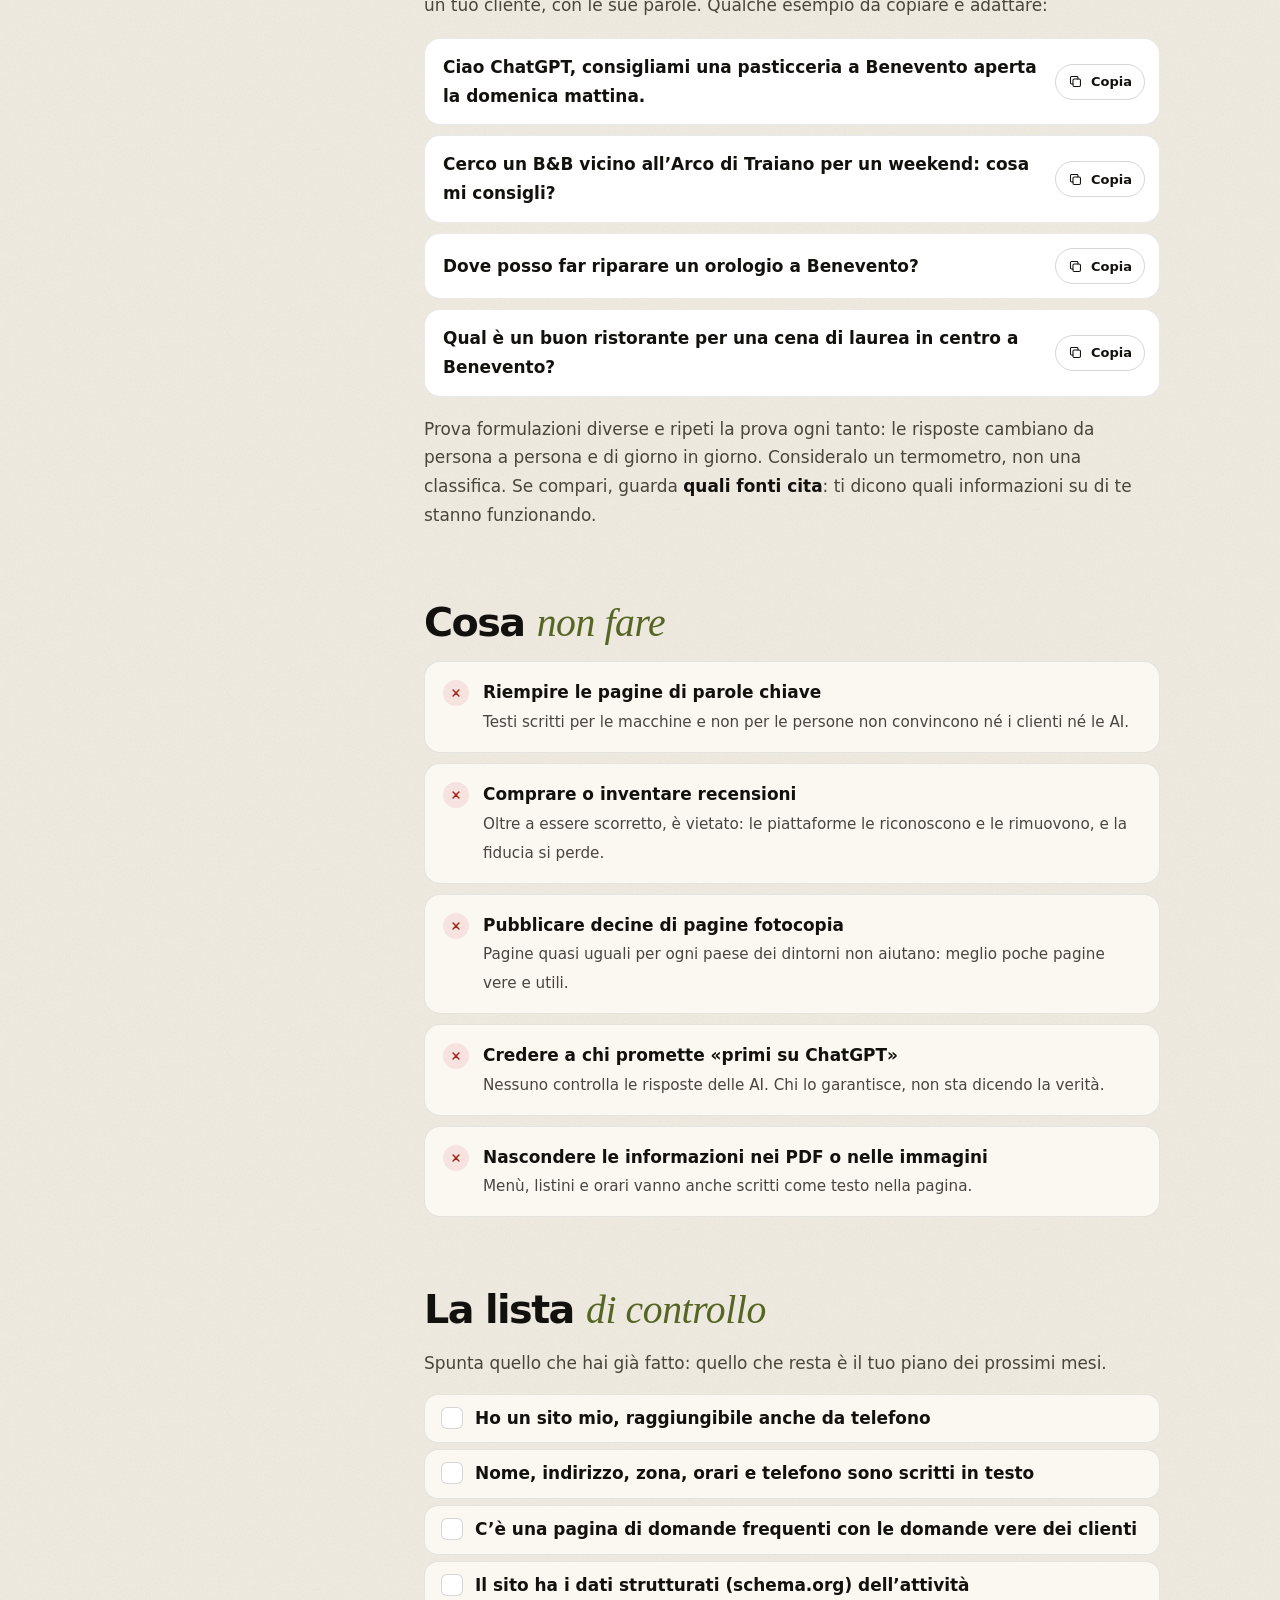
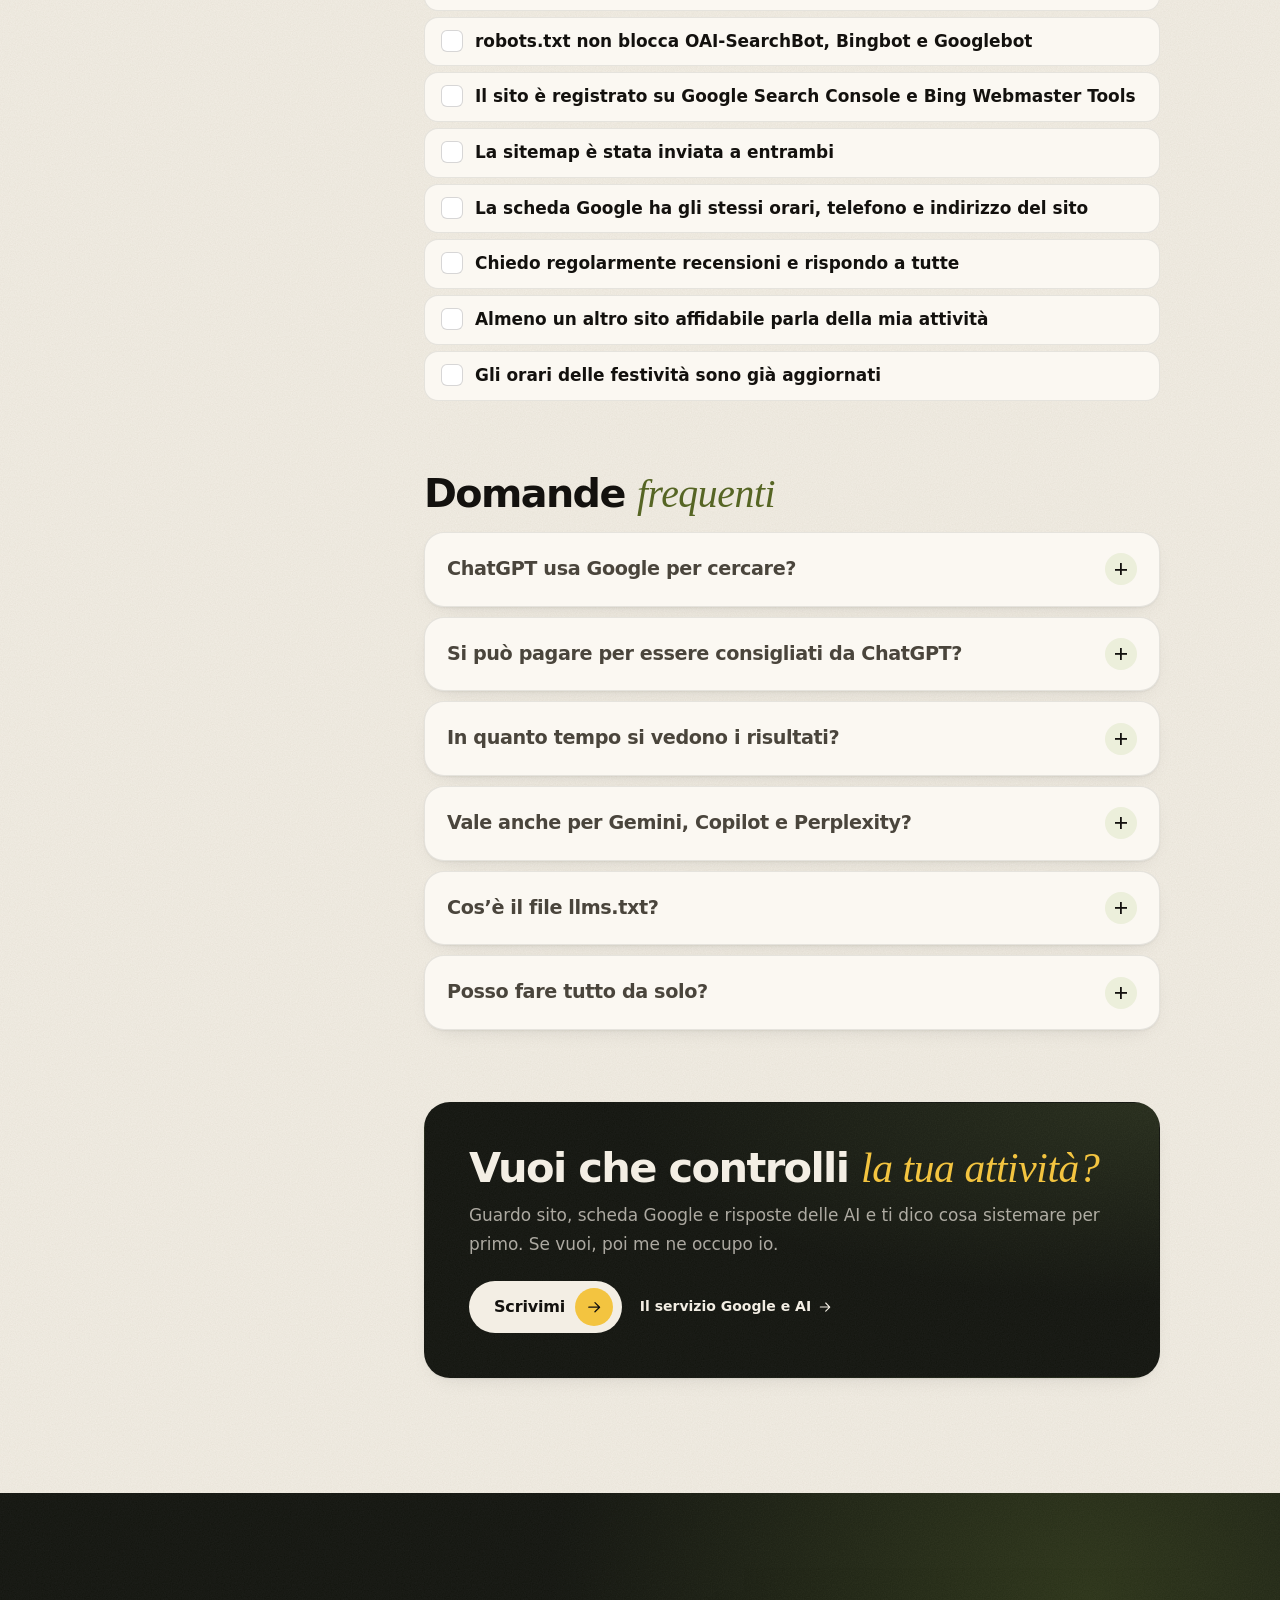
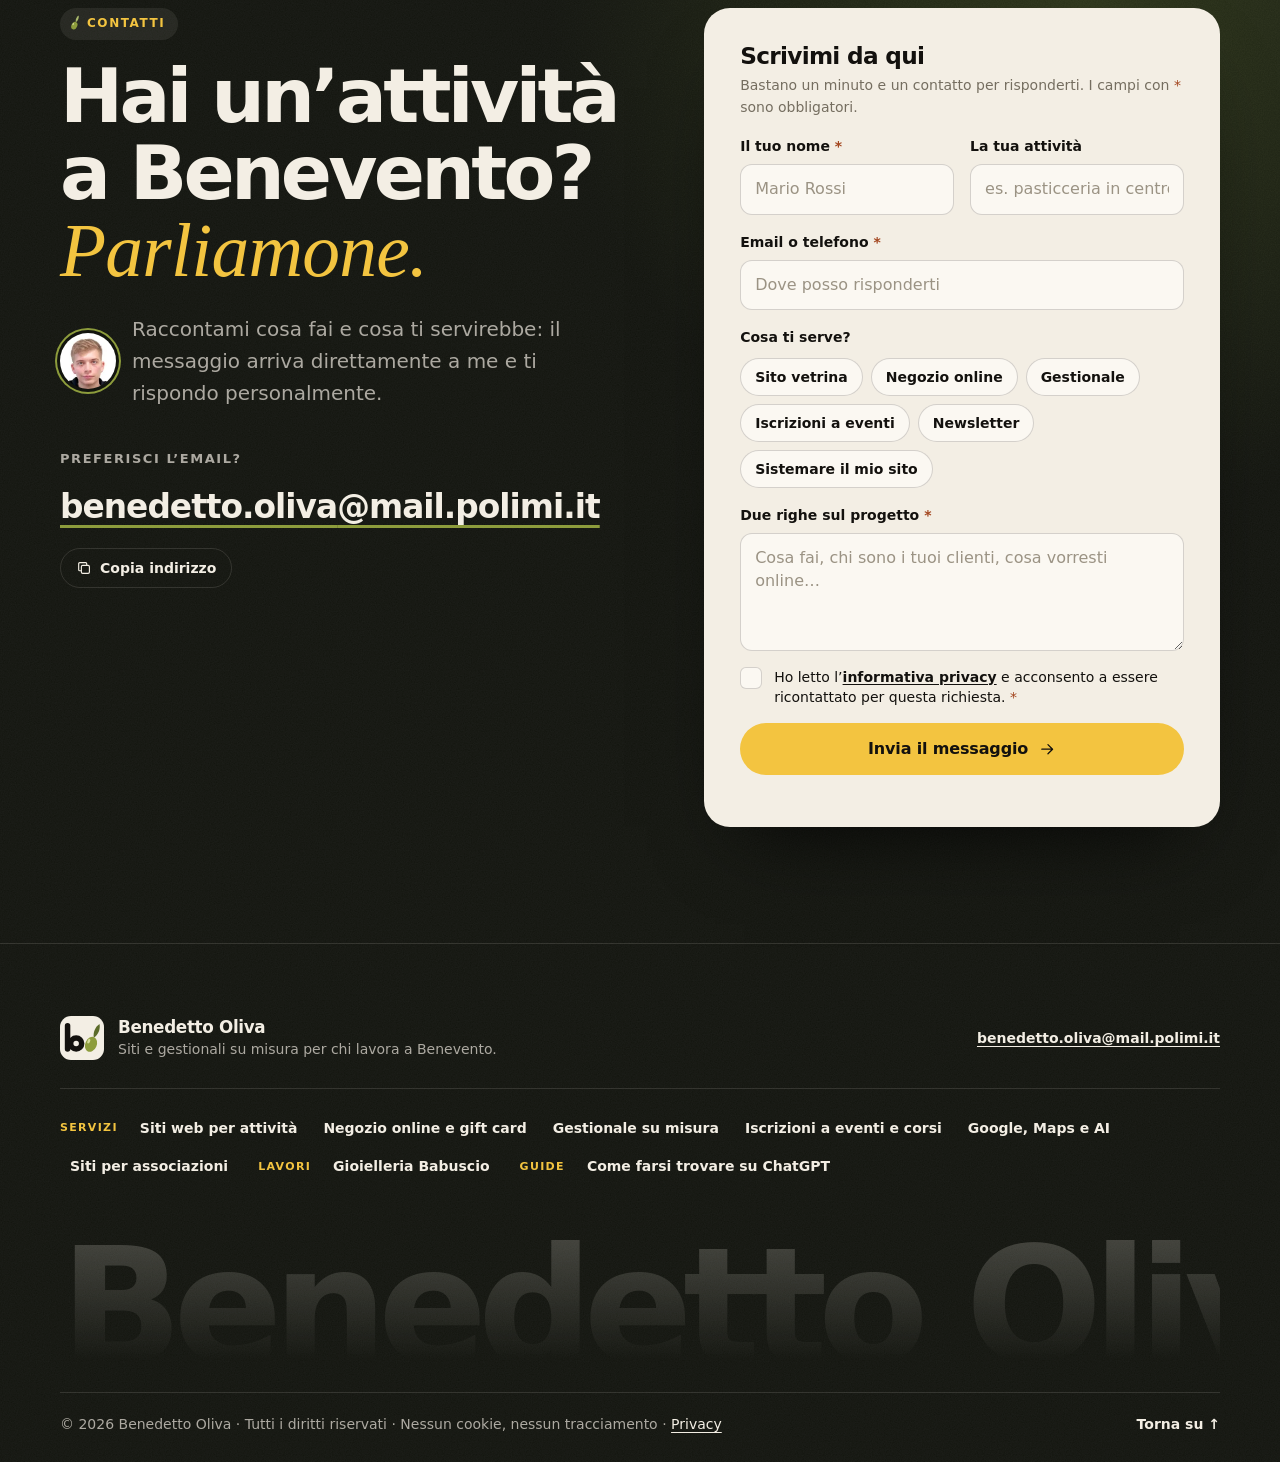
==== commit d0dec761: "Aggiorna portfolio" ====
--- a/guide/come-farsi-trovare-su-chatgpt/index.html
+++ b/guide/come-farsi-trovare-su-chatgpt/index.html
@@ -1,4 +1,4 @@
-<!doctype html> <!--! © 2026 Benedetto Oliva — tutti i diritti riservati. Codice, grafica e testi non possono essere copiati o riutilizzati senza autorizzazione scritta. --> <html lang="it"> <head> <meta charset="utf-8"> <meta name="viewport" content="width=device-width,initial-scale=1"> <meta name="author" content="Benedetto Oliva"> <meta name="copyright" content="© 2026 Benedetto Oliva"> <title>Come farsi trovare su ChatGPT: guida per le attività di Benevento (2026) | Benedetto Oliva</title> <meta name="description" content="Guida pratica per negozi, ristoranti, B&amp;B e studi di Benevento: come fare in modo che ChatGPT, Gemini e le altre intelligenze artificiali trovino e consiglino la tua attività. 10 passi, una lista di controllo e le domande da provare."> <link rel="canonical" href="https://bennoolivaa.github.io/guide/come-farsi-trovare-su-chatgpt/"> <meta name="robots" content="index, follow, max-image-preview:large, max-snippet:-1"> <meta name="theme-color" content="#f3eee4"> <meta property="og:type" content="website"> <meta property="og:locale" content="it_IT"> <meta property="og:url" content="https://bennoolivaa.github.io/guide/come-farsi-trovare-su-chatgpt/"> <meta property="og:title" content="Come farsi trovare su ChatGPT: guida per le attività di Benevento."> <meta property="og:description" content="Guida pratica per negozi, ristoranti, B&amp;B e studi di Benevento: come fare in modo che ChatGPT, Gemini e le altre intelligenze artificiali trovino e consiglino la tua attività. 10 passi, una lista di controllo e le domande da provare."> <meta property="og:image" content="https://bennoolivaa.github.io/og.jpg"> <meta property="og:image:width" content="1200"> <meta property="og:image:height" content="630"> <meta name="twitter:card" content="summary_large_image"> <link rel="icon" href="/favicon.svg" type="image/svg+xml"> <link rel="apple-touch-icon" href="/apple-touch-icon.png"> <link rel="preload" href="/assets/fonts/manrope-normal-latin.woff2" as="font" type="font/woff2" crossorigin> <link rel="stylesheet" href="/assets/css/site.css?v=21"> <script>document.documentElement.classList.add("js")</script> <script type="application/ld+json"> {"@context":"https://schema.org","@graph":[{"@type":"Article","@id":"https://bennoolivaa.github.io/guide/come-farsi-trovare-su-chatgpt/#guida","headline":"Come farsi trovare su ChatGPT: guida per le attività di Benevento.","description":"Guida pratica per negozi, ristoranti, B&B e studi di Benevento: come fare in modo che ChatGPT, Gemini e le altre intelligenze artificiali trovino e consiglino la tua attività. 10 passi, una lista di controllo e le domande da provare.","url":"https://bennoolivaa.github.io/guide/come-farsi-trovare-su-chatgpt/","mainEntityOfPage":"https://bennoolivaa.github.io/guide/come-farsi-trovare-su-chatgpt/","inLanguage":"it-IT","datePublished":"2026-10-14","dateModified":"2026-10-14","author":{"@type":"Person","@id":"https://bennoolivaa.github.io/#benedetto","name":"Benedetto Oliva","url":"https://bennoolivaa.github.io/"},"publisher":{"@type":"Person","@id":"https://bennoolivaa.github.io/#benedetto","name":"Benedetto Oliva","url":"https://bennoolivaa.github.io/"},"image":"https://bennoolivaa.github.io/og.jpg","wordCount":1560,"about":["ChatGPT","SEO locale","Intelligenza artificiale","Benevento"]},{"@type":"BreadcrumbList","itemListElement":[{"@type":"ListItem","position":1,"name":"Home","item":"https://bennoolivaa.github.io/"},{"@type":"ListItem","position":2,"name":"Come farsi trovare su ChatGPT","item":"https://bennoolivaa.github.io/guide/come-farsi-trovare-su-chatgpt/"}]},{"@type":"FAQPage","@id":"https://bennoolivaa.github.io/guide/come-farsi-trovare-su-chatgpt/#domande","mainEntity":[{"@type":"Question","name":"ChatGPT usa Google per cercare?","acceptedAnswer":{"@type":"Answer","text":"Per cercare sul web ChatGPT si appoggia anche a Bing e a un proprio motore (OAI-SearchBot). Per questo conviene essere ben presenti su Bing, non solo su Google. Gemini e le risposte con l’AI di Google invece partono da Google."}},{"@type":"Question","name":"Si può pagare per essere consigliati da ChatGPT?","acceptedAnswer":{"@type":"Answer","text":"Per essere citati nelle risposte non serve pubblicità: contano le informazioni che le AI trovano su di te, sul tuo sito e in giro per il web."}},{"@type":"Question","name":"In quanto tempo si vedono i risultati?","acceptedAnswer":{"@type":"Answer","text":"I motori leggono le pagine nuove in qualche giorno o settimana; perché un’attività venga consigliata con regolarità servono di solito mesi di informazioni coerenti e di recensioni."}},{"@type":"Question","name":"Vale anche per Gemini, Copilot e Perplexity?","acceptedAnswer":{"@type":"Answer","text":"Sì: funzionano in modo simile. Leggono il web, incrociano più fonti e consigliano chi è descritto in modo chiaro e coerente. Gemini si basa su Google, Copilot su Bing, Perplexity anche su un proprio motore."}},{"@type":"Question","name":"Cos’è il file llms.txt?","acceptedAnswer":{"@type":"Answer","text":"È una proposta recente: un file di testo che riassume il sito per le intelligenze artificiali. Non tutte lo usano ancora in modo ufficiale, ma aggiungerlo costa poco e non fa danni."}},{"@type":"Question","name":"Posso fare tutto da solo?","acceptedAnswer":{"@type":"Answer","text":"Molti passi sì: scheda Google, recensioni, testi, orari. Dati strutturati, robots.txt, Search Console e IndexNow richiedono un po’ di pratica tecnica: se vuoi, me ne occupo io."}}]}]} </script> </head> <body class="pagina"> <svg width="0" height="0" style="position:absolute" aria-hidden="true"> <defs> <symbol id="logo" viewBox="0 0 64 64"><rect width="64" height="64" rx="16" fill="var(--l-bg)"/><g transform="translate(-2.5 0)"><rect x="9.5" y="10" width="8" height="42" rx="4" fill="var(--l-b)"/><circle cx="26" cy="40" r="8" fill="none" stroke="var(--l-b)" stroke-width="8"/><path d="M51.6 31.6C50.4 23.6 53.6 15.8 60 11.6c1.4 7.4-1.4 15.2-8.4 20Z" fill="var(--l-f)"/><ellipse cx="47.6" cy="41.2" rx="8.3" ry="11.4" transform="rotate(24 47.6 41.2)" fill="var(--l-o)"/><ellipse cx="44.4" cy="36.6" rx="1.9" ry="3.6" transform="rotate(24 44.4 36.6)" fill="var(--l-h)"/></g></symbol> <symbol id="i-arrow" viewBox="0 0 24 24"><path d="M5 12h14M13 6l6 6-6 6"/></symbol> <symbol id="i-down" viewBox="0 0 24 24"><path d="M12 5v14M6 13l6 6 6-6"/></symbol> <symbol id="i-store" viewBox="0 0 24 24"><path d="M4 9.5 5.5 4h13L20 9.5M4 9.5h16M4 9.5a2.7 2.7 0 0 0 5.3 0 2.7 2.7 0 0 0 5.4 0 2.7 2.7 0 0 0 5.3 0M5.5 12v8h13v-8M10 20v-5h4v5"/></symbol> <symbol id="i-bag" viewBox="0 0 24 24"><path d="M5 8h14l-1 12H6L5 8Z"/><path d="M9 10V7a3 3 0 0 1 6 0v3"/></symbol> <symbol id="i-gift" viewBox="0 0 24 24"><path d="M4 10h16v10H4zM3 7h18v3H3zM12 7v13M12 7c-1.5-3-5-3.5-5-1.2C7 7 9 7 12 7Zm0 0c1.5-3 5-3.5 5-1.2C17 7 15 7 12 7Z"/></symbol> <symbol id="i-panel" viewBox="0 0 24 24"><rect x="3" y="4" width="18" height="16" rx="2"/><path d="M3 9h18M8 13h3M8 16h6M15 13h1"/></symbol> <symbol id="i-send" viewBox="0 0 24 24"><path d="M21 4 3 11l6.5 2.5L12 20l3-5.5L21 4ZM9.5 13.5 21 4"/></symbol> <symbol id="i-calendar" viewBox="0 0 24 24"><rect x="3.5" y="5" width="17" height="15" rx="2"/><path d="M3.5 10h17M8 3v4M16 3v4M8 14h2M14 14h2M8 17h2"/></symbol> <symbol id="i-mail" viewBox="0 0 24 24"><rect x="3" y="5" width="18" height="14" rx="2"/><path d="m4 7 8 6 8-6"/></symbol> <symbol id="i-shield" viewBox="0 0 24 24"><path d="M12 3 5 6v5c0 4.5 3 8 7 10 4-2 7-5.5 7-10V6l-7-3Z"/><path d="m9 12 2 2 4-4"/></symbol> <symbol id="i-clock" viewBox="0 0 24 24"><circle cx="12" cy="12" r="8.5"/><path d="M12 7.5V12l3 2"/></symbol> <symbol id="i-book" viewBox="0 0 24 24"><path d="M4 5.5C6.5 4.5 9.5 4.5 12 6c2.5-1.5 5.5-1.5 8-.5V19c-2.5-1-5.5-1-8 .5-2.5-1.5-5.5-1.5-8-.5V5.5ZM12 6v13.5"/></symbol> <symbol id="i-star" viewBox="0 0 24 24"><path d="m12 4 2.4 5 5.4.6-4 3.7 1.1 5.4L12 16l-4.9 2.7 1.1-5.4-4-3.7 5.4-.6L12 4Z"/></symbol> <symbol id="i-pin" viewBox="0 0 24 24"><path d="M12 21s-6.5-5.6-6.5-11a6.5 6.5 0 0 1 13 0C18.5 15.4 12 21 12 21Z"/><circle cx="12" cy="10" r="2.3"/></symbol> <symbol id="i-wrench" viewBox="0 0 24 24"><path d="M14.5 5.5a4 4 0 0 0 4.9 5L12 18a2.1 2.1 0 1 1-3-3l7.5-7.4a4 4 0 0 0-2-2.1ZM19 5l-2.5 2.5"/></symbol> <symbol id="i-copy" viewBox="0 0 24 24"><rect x="8" y="8" width="12" height="12" rx="2"/><path d="M16 8V5.5A1.5 1.5 0 0 0 14.5 4h-9A1.5 1.5 0 0 0 4 5.5v9A1.5 1.5 0 0 0 5.5 16H8"/></symbol> <symbol id="i-openai" viewBox="0 0 24 24"><path fill="currentColor" stroke="none" d="M22.2819 9.8211a5.9847 5.9847 0 0 0-.5157-4.9108 6.0462 6.0462 0 0 0-6.5098-2.9A6.0651 6.0651 0 0 0 4.9807 4.1818a5.9847 5.9847 0 0 0-3.9977 2.9 6.0462 6.0462 0 0 0 .7427 7.0966 5.98 5.98 0 0 0 .511 4.9107 6.051 6.051 0 0 0 6.5146 2.9001A5.9847 5.9847 0 0 0 13.2599 24a6.0557 6.0557 0 0 0 5.7718-4.2058 5.9894 5.9894 0 0 0 3.9977-2.9001 6.0557 6.0557 0 0 0-.7475-7.0729zm-9.022 12.6081a4.4755 4.4755 0 0 1-2.8764-1.0408l.1419-.0804 4.7783-2.7582a.7948.7948 0 0 0 .3927-.6813v-6.7369l2.02 1.1686a.071.071 0 0 1 .038.052v5.5826a4.504 4.504 0 0 1-4.4945 4.4944zm-9.6607-4.1254a4.4708 4.4708 0 0 1-.5346-3.0137l.142.0852 4.783 2.7582a.7712.7712 0 0 0 .7806 0l5.8428-3.3685v2.3324a.0804.0804 0 0 1-.0332.0615L9.74 19.9502a4.4992 4.4992 0 0 1-6.1408-1.6464zM2.3408 7.8956a4.485 4.485 0 0 1 2.3655-1.9728V11.6a.7664.7664 0 0 0 .3879.6765l5.8144 3.3543-2.0201 1.1685a.0757.0757 0 0 1-.071 0l-4.8303-2.7865A4.504 4.504 0 0 1 2.3408 7.872zm16.5963 3.8558L13.1038 8.364 15.1192 7.2a.0757.0757 0 0 1 .071 0l4.8303 2.7913a4.4944 4.4944 0 0 1-.6765 8.1042v-5.6772a.79.79 0 0 0-.407-.667zm2.0107-3.0231l-.142-.0852-4.7735-2.7818a.7759.7759 0 0 0-.7854 0L9.409 9.2297V6.8974a.0662.0662 0 0 1 .0284-.0615l4.8303-2.7866a4.4992 4.4992 0 0 1 6.6802 4.66zM8.3065 12.863l-2.02-1.1638a.0804.0804 0 0 1-.038-.0567V6.0742a4.4992 4.4992 0 0 1 7.3757-3.4537l-.142.0805L8.704 5.459a.7948.7948 0 0 0-.3927.6813zm1.0976-2.3654l2.602-1.4998 2.6069 1.4998v2.9994l-2.5974 1.4997-2.6067-1.4997Z"/></symbol> <symbol id="i-x" viewBox="0 0 24 24"><path d="M7 7l10 10M17 7 7 17"/></symbol> <symbol id="i-check" viewBox="0 0 24 24"><path d="m5 12.5 4.5 4.5L19 7.5"/></symbol> <symbol id="i-camera" viewBox="0 0 24 24"><path d="M4 8h3l1.5-2.5h7L17 8h3v11H4V8Z"/><circle cx="12" cy="13" r="3.3"/></symbol> </defs> </svg> <a class="skip" href="#main">Vai al contenuto</a> <header class="top" id="top"> <div class="top-pill"> <a class="brand" href="/" aria-label="Benedetto Oliva, home"><svg class="logo" aria-hidden="true"><use href="#logo"/></svg><span class="brand-name">Benedetto Oliva</span></a> <nav class="nav" aria-label="Sezioni"><a href="/servizi/visibilita-google-ai/">Google e AI</a><a href="/#lavori">Lavori</a><a href="/#servizi">Servizi</a><a href="/#chi-sono">Chi sono</a></nav> <a class="btn btn-sm btn-ink top-cta" href="#contatti">Scrivimi</a> <span class="top-progress" aria-hidden="true"></span> <button class="menu-btn" type="button" aria-expanded="false" aria-controls="menu" aria-label="Apri il menu"><span></span><span></span></button> </div> <nav class="menu" id="menu" aria-label="Menu" hidden><a href="/servizi/visibilita-google-ai/">Google e AI <svg class="ic" aria-hidden="true"><use href="#i-arrow"/></svg></a><a href="/#lavori">Lavori <svg class="ic" aria-hidden="true"><use href="#i-arrow"/></svg></a><a href="/#servizi">Servizi <svg class="ic" aria-hidden="true"><use href="#i-arrow"/></svg></a><a href="/#chi-sono">Chi sono <svg class="ic" aria-hidden="true"><use href="#i-arrow"/></svg></a><a class="menu-cta" href="#contatti">Scrivimi <svg class="ic" aria-hidden="true"><use href="#i-arrow"/></svg></a></nav> </header> <main id="main"> <section class="pagina-hero guida-hero"> <div class="wrap guida-wrap"> <nav class="crumbs" aria-label="Percorso"><a href="/">Home</a><span aria-hidden="true">›</span><span aria-current="page">Come farsi trovare su ChatGPT</span></nav> <p class="eyebrow reveal">Guida gratuita</p> <h1 class="reveal">Come farsi trovare su ChatGPT: <em>guida per le attività di Benevento.</em></h1> <p class="lead reveal">Cosa fare, passo dopo passo, perché ChatGPT, Gemini e le altre intelligenze artificiali trovino e consiglino la tua attività quando qualcuno chiede «dove trovo…» a Benevento.</p> <p class="guida-meta reveal"><img class="avatar" src="/assets/img/benedetto-avatar-96.webp" srcset="/assets/img/benedetto-avatar-96.webp, /assets/img/benedetto-avatar-192.webp 2x" width="40" height="40" alt=""><span>di <b>Benedetto Oliva</b> · aggiornata il <time datetime="2026-10-14">14 ottobre 2026</time> · 8 minuti di lettura</span></p> </div> </section> <section class="section guida-corpo" aria-label="Guida"> <div class="wrap guida-layout"> <nav class="guida-indice" aria-label="In questa guida"><p>In questa guida</p><ol><li><a href="#come-sceglie">Come sceglie ChatGPT chi consigliare</a></li><li><a href="#dieci-passi">I 10 passi per farti trovare</a></li><li><a href="#controllare">Come controllare se ChatGPT ti conosce</a></li><li><a href="#cosa-non-fare">Cosa non fare</a></li><li><a href="#lista">La lista di controllo</a></li><li><a href="#domande">Domande frequenti</a></li></ol></nav> <article class="guida-testo"> <div class="tile tile-olive in-breve reveal"><p class="ottieni-t">In breve</p><ul class="check-list"><li><svg class="ic" aria-hidden="true"><use href="#i-check"/></svg><span>Quando cerchi un’attività, ChatGPT legge il web e consiglia chi trova <b>descritto in modo chiaro e uguale in più posti</b>.</span></li><li><svg class="ic" aria-hidden="true"><use href="#i-check"/></svg><span>Serve un <b>sito tuo</b> con scritto in testo cosa fai, dove sei, quando sei aperto e quanto costa più o meno: i social da soli non bastano.</span></li><li><svg class="ic" aria-hidden="true"><use href="#i-check"/></svg><span>Sito, <b>scheda Google</b> e <b>recensioni</b> devono raccontare la stessa attività, con gli stessi orari e lo stesso telefono.</span></li><li><svg class="ic" aria-hidden="true"><use href="#i-check"/></svg><span>Non bloccare i motori delle AI e fatti conoscere anche da <b>Bing</b>: ChatGPT, per cercare sul web, si appoggia anche a lui.</span></li><li><svg class="ic" aria-hidden="true"><use href="#i-check"/></svg><span>Nessuno può garantirti di essere consigliato: si può però renderlo <b>molto più facile</b>. Ci vogliono settimane, non giorni.</span></li></ul></div> <h2 id="come-sceglie">Come sceglie ChatGPT <em>chi consigliare</em></h2> <p>Quando chiedi a ChatGPT «dove trovo…», per le attività di una città di solito non risponde a memoria: <b>cerca sul web</b>, legge alcune pagine e mette insieme una risposta, spesso con i link alle fonti.</p> <p>Per scegliere chi consigliare guarda soprattutto tre cose: se trova <b>informazioni chiare</b> (cosa fai, dove, quando), se le trova <b>uguali in più posti</b> (sito, scheda Google, recensioni, altri siti) e se sono <b>recenti</b>. Non esiste un modo per «iscriversi» a ChatGPT: bisogna farsi trovare dove legge lui.</p> <p>La buona notizia è che sono le stesse cose che servono per Google e per i clienti in carne e ossa: lavorarci non è mai tempo perso.</p> <h2 id="dieci-passi">I 10 passi <em>per farti trovare</em></h2> <ol class="passi"><li class="passo reveal" id="passo-1"><span class="passo-n">01</span><div><h3>Un sito tuo, non solo i social</h3><p>Instagram e Facebook sono utili, ma molto di quello che pubblichi lì le intelligenze artificiali non riescono a leggerlo bene. Un sito, anche di poche pagine, è il posto dove sei tu a decidere cosa si sa della tua attività.</p> <p class="perche"><b>Perché conta:</b> È la fonte principale che le AI leggono e citano, con il link per raggiungerti.</p></div></li><li class="passo reveal" id="passo-2"><span class="passo-n">02</span><div><h3>Scrivi cosa fai, dove e quando: in testo</h3><p>Nome, indirizzo, zona (per esempio «a due passi dall’Arco di Traiano»), orari, servizi, prezzi indicativi, come prenotare. <b>Scritti come testo</b>, non dentro una foto o un volantino in PDF: un’immagine con gli orari, per una macchina, spesso è solo un’immagine.</p> <p class="perche"><b>Perché conta:</b> Le AI rispondono a domande precise («aperto la domenica?», «quanto costa?»): se la risposta non è scritta da nessuna parte, non possono darla.</p></div></li><li class="passo reveal" id="passo-3"><span class="passo-n">03</span><div><h3>Rispondi alle domande vere dei clienti</h3><p>Pensa alle domande che ti fanno al telefono o in negozio e mettile sul sito con la risposta: «Fate spedizioni?», «C’è parcheggio vicino?», «Accettate prenotazioni per gruppi?». Una pagina di <b>domande frequenti</b> è perfetta.</p> <p class="perche"><b>Perché conta:</b> Chi chiede a ChatGPT usa proprio quelle parole: più il tuo sito somiglia alla domanda, più è facile che venga scelto.</p></div></li><li class="passo reveal" id="passo-4"><span class="passo-n">04</span><div><h3>Aggiungi i dati strutturati</h3><p>Sono poche righe invisibili ai visitatori che dicono ai motori, in un linguaggio standard (schema.org), chi sei: tipo di attività, indirizzo, orari, telefono, servizi, domande frequenti.</p><details class="tecnico"><summary>Esempio da passare a chi ti cura il sito</summary><pre><code>&lt;script type="application/ld+json"&gt;
+<!doctype html> <!--! © 2026 Benedetto Oliva — tutti i diritti riservati. Codice, grafica e testi non possono essere copiati o riutilizzati senza autorizzazione scritta. --> <html lang="it"> <head> <meta charset="utf-8"> <meta name="viewport" content="width=device-width,initial-scale=1"> <meta name="author" content="Benedetto Oliva"> <meta name="copyright" content="© 2026 Benedetto Oliva"> <title>Come farsi trovare su ChatGPT: guida per le attività di Benevento (2026) | Benedetto Oliva</title> <meta name="description" content="Guida pratica per negozi, ristoranti, B&amp;B e studi di Benevento: come fare in modo che ChatGPT, Gemini e le altre intelligenze artificiali trovino e consiglino la tua attività. 10 passi, una lista di controllo e le domande da provare."> <link rel="canonical" href="https://bennoolivaa.github.io/guide/come-farsi-trovare-su-chatgpt/"> <meta name="robots" content="index, follow, max-image-preview:large, max-snippet:-1"> <meta name="theme-color" content="#f3eee4"> <meta property="og:type" content="website"> <meta property="og:locale" content="it_IT"> <meta property="og:url" content="https://bennoolivaa.github.io/guide/come-farsi-trovare-su-chatgpt/"> <meta property="og:title" content="Come farsi trovare su ChatGPT: guida per le attività di Benevento."> <meta property="og:description" content="Guida pratica per negozi, ristoranti, B&amp;B e studi di Benevento: come fare in modo che ChatGPT, Gemini e le altre intelligenze artificiali trovino e consiglino la tua attività. 10 passi, una lista di controllo e le domande da provare."> <meta property="og:image" content="https://bennoolivaa.github.io/og.jpg"> <meta property="og:image:width" content="1200"> <meta property="og:image:height" content="630"> <meta name="twitter:card" content="summary_large_image"> <link rel="icon" href="/favicon.svg" type="image/svg+xml"> <link rel="apple-touch-icon" href="/apple-touch-icon.png"> <link rel="preload" href="/assets/fonts/manrope-normal-latin.woff2" as="font" type="font/woff2" crossorigin> <link rel="stylesheet" href="/assets/css/site.css?v=22"> <script>document.documentElement.classList.add("js")</script> <script type="application/ld+json"> {"@context":"https://schema.org","@graph":[{"@type":"Article","@id":"https://bennoolivaa.github.io/guide/come-farsi-trovare-su-chatgpt/#guida","headline":"Come farsi trovare su ChatGPT: guida per le attività di Benevento.","description":"Guida pratica per negozi, ristoranti, B&B e studi di Benevento: come fare in modo che ChatGPT, Gemini e le altre intelligenze artificiali trovino e consiglino la tua attività. 10 passi, una lista di controllo e le domande da provare.","url":"https://bennoolivaa.github.io/guide/come-farsi-trovare-su-chatgpt/","mainEntityOfPage":"https://bennoolivaa.github.io/guide/come-farsi-trovare-su-chatgpt/","inLanguage":"it-IT","datePublished":"2026-10-14","dateModified":"2026-10-14","author":{"@type":"Person","@id":"https://bennoolivaa.github.io/#benedetto","name":"Benedetto Oliva","url":"https://bennoolivaa.github.io/"},"publisher":{"@type":"Person","@id":"https://bennoolivaa.github.io/#benedetto","name":"Benedetto Oliva","url":"https://bennoolivaa.github.io/"},"image":"https://bennoolivaa.github.io/og.jpg","wordCount":1560,"about":["ChatGPT","SEO locale","Intelligenza artificiale","Benevento"]},{"@type":"BreadcrumbList","itemListElement":[{"@type":"ListItem","position":1,"name":"Home","item":"https://bennoolivaa.github.io/"},{"@type":"ListItem","position":2,"name":"Come farsi trovare su ChatGPT","item":"https://bennoolivaa.github.io/guide/come-farsi-trovare-su-chatgpt/"}]},{"@type":"FAQPage","@id":"https://bennoolivaa.github.io/guide/come-farsi-trovare-su-chatgpt/#domande","mainEntity":[{"@type":"Question","name":"ChatGPT usa Google per cercare?","acceptedAnswer":{"@type":"Answer","text":"Per cercare sul web ChatGPT si appoggia anche a Bing e a un proprio motore (OAI-SearchBot). Per questo conviene essere ben presenti su Bing, non solo su Google. Gemini e le risposte con l’AI di Google invece partono da Google."}},{"@type":"Question","name":"Si può pagare per essere consigliati da ChatGPT?","acceptedAnswer":{"@type":"Answer","text":"Per essere citati nelle risposte non serve pubblicità: contano le informazioni che le AI trovano su di te, sul tuo sito e in giro per il web."}},{"@type":"Question","name":"In quanto tempo si vedono i risultati?","acceptedAnswer":{"@type":"Answer","text":"I motori leggono le pagine nuove in qualche giorno o settimana; perché un’attività venga consigliata con regolarità servono di solito mesi di informazioni coerenti e di recensioni."}},{"@type":"Question","name":"Vale anche per Gemini, Copilot e Perplexity?","acceptedAnswer":{"@type":"Answer","text":"Sì: funzionano in modo simile. Leggono il web, incrociano più fonti e consigliano chi è descritto in modo chiaro e coerente. Gemini si basa su Google, Copilot su Bing, Perplexity anche su un proprio motore."}},{"@type":"Question","name":"Cos’è il file llms.txt?","acceptedAnswer":{"@type":"Answer","text":"È una proposta recente: un file di testo che riassume il sito per le intelligenze artificiali. Non tutte lo usano ancora in modo ufficiale, ma aggiungerlo costa poco e non fa danni."}},{"@type":"Question","name":"Posso fare tutto da solo?","acceptedAnswer":{"@type":"Answer","text":"Molti passi sì: scheda Google, recensioni, testi, orari. Dati strutturati, robots.txt, Search Console e IndexNow richiedono un po’ di pratica tecnica: se vuoi, me ne occupo io."}}]}]} </script> </head> <body class="pagina"> <svg width="0" height="0" style="position:absolute" aria-hidden="true"> <defs> <symbol id="logo" viewBox="0 0 64 64"><rect width="64" height="64" rx="16" fill="var(--l-bg)"/><g transform="translate(-2.5 0)"><rect x="9.5" y="10" width="8" height="42" rx="4" fill="var(--l-b)"/><circle cx="26" cy="40" r="8" fill="none" stroke="var(--l-b)" stroke-width="8"/><path d="M51.6 31.6C50.4 23.6 53.6 15.8 60 11.6c1.4 7.4-1.4 15.2-8.4 20Z" fill="var(--l-f)"/><ellipse cx="47.6" cy="41.2" rx="8.3" ry="11.4" transform="rotate(24 47.6 41.2)" fill="var(--l-o)"/><ellipse cx="44.4" cy="36.6" rx="1.9" ry="3.6" transform="rotate(24 44.4 36.6)" fill="var(--l-h)"/></g></symbol> <symbol id="i-arrow" viewBox="0 0 24 24"><path d="M5 12h14M13 6l6 6-6 6"/></symbol> <symbol id="i-down" viewBox="0 0 24 24"><path d="M12 5v14M6 13l6 6 6-6"/></symbol> <symbol id="i-store" viewBox="0 0 24 24"><path d="M4 9.5 5.5 4h13L20 9.5M4 9.5h16M4 9.5a2.7 2.7 0 0 0 5.3 0 2.7 2.7 0 0 0 5.4 0 2.7 2.7 0 0 0 5.3 0M5.5 12v8h13v-8M10 20v-5h4v5"/></symbol> <symbol id="i-bag" viewBox="0 0 24 24"><path d="M5 8h14l-1 12H6L5 8Z"/><path d="M9 10V7a3 3 0 0 1 6 0v3"/></symbol> <symbol id="i-gift" viewBox="0 0 24 24"><path d="M4 10h16v10H4zM3 7h18v3H3zM12 7v13M12 7c-1.5-3-5-3.5-5-1.2C7 7 9 7 12 7Zm0 0c1.5-3 5-3.5 5-1.2C17 7 15 7 12 7Z"/></symbol> <symbol id="i-panel" viewBox="0 0 24 24"><rect x="3" y="4" width="18" height="16" rx="2"/><path d="M3 9h18M8 13h3M8 16h6M15 13h1"/></symbol> <symbol id="i-send" viewBox="0 0 24 24"><path d="M21 4 3 11l6.5 2.5L12 20l3-5.5L21 4ZM9.5 13.5 21 4"/></symbol> <symbol id="i-calendar" viewBox="0 0 24 24"><rect x="3.5" y="5" width="17" height="15" rx="2"/><path d="M3.5 10h17M8 3v4M16 3v4M8 14h2M14 14h2M8 17h2"/></symbol> <symbol id="i-mail" viewBox="0 0 24 24"><rect x="3" y="5" width="18" height="14" rx="2"/><path d="m4 7 8 6 8-6"/></symbol> <symbol id="i-shield" viewBox="0 0 24 24"><path d="M12 3 5 6v5c0 4.5 3 8 7 10 4-2 7-5.5 7-10V6l-7-3Z"/><path d="m9 12 2 2 4-4"/></symbol> <symbol id="i-clock" viewBox="0 0 24 24"><circle cx="12" cy="12" r="8.5"/><path d="M12 7.5V12l3 2"/></symbol> <symbol id="i-book" viewBox="0 0 24 24"><path d="M4 5.5C6.5 4.5 9.5 4.5 12 6c2.5-1.5 5.5-1.5 8-.5V19c-2.5-1-5.5-1-8 .5-2.5-1.5-5.5-1.5-8-.5V5.5ZM12 6v13.5"/></symbol> <symbol id="i-star" viewBox="0 0 24 24"><path d="m12 4 2.4 5 5.4.6-4 3.7 1.1 5.4L12 16l-4.9 2.7 1.1-5.4-4-3.7 5.4-.6L12 4Z"/></symbol> <symbol id="i-pin" viewBox="0 0 24 24"><path d="M12 21s-6.5-5.6-6.5-11a6.5 6.5 0 0 1 13 0C18.5 15.4 12 21 12 21Z"/><circle cx="12" cy="10" r="2.3"/></symbol> <symbol id="i-wrench" viewBox="0 0 24 24"><path d="M14.5 5.5a4 4 0 0 0 4.9 5L12 18a2.1 2.1 0 1 1-3-3l7.5-7.4a4 4 0 0 0-2-2.1ZM19 5l-2.5 2.5"/></symbol> <symbol id="i-copy" viewBox="0 0 24 24"><rect x="8" y="8" width="12" height="12" rx="2"/><path d="M16 8V5.5A1.5 1.5 0 0 0 14.5 4h-9A1.5 1.5 0 0 0 4 5.5v9A1.5 1.5 0 0 0 5.5 16H8"/></symbol> <symbol id="i-openai" viewBox="0 0 24 24"><path fill="currentColor" stroke="none" d="M22.2819 9.8211a5.9847 5.9847 0 0 0-.5157-4.9108 6.0462 6.0462 0 0 0-6.5098-2.9A6.0651 6.0651 0 0 0 4.9807 4.1818a5.9847 5.9847 0 0 0-3.9977 2.9 6.0462 6.0462 0 0 0 .7427 7.0966 5.98 5.98 0 0 0 .511 4.9107 6.051 6.051 0 0 0 6.5146 2.9001A5.9847 5.9847 0 0 0 13.2599 24a6.0557 6.0557 0 0 0 5.7718-4.2058 5.9894 5.9894 0 0 0 3.9977-2.9001 6.0557 6.0557 0 0 0-.7475-7.0729zm-9.022 12.6081a4.4755 4.4755 0 0 1-2.8764-1.0408l.1419-.0804 4.7783-2.7582a.7948.7948 0 0 0 .3927-.6813v-6.7369l2.02 1.1686a.071.071 0 0 1 .038.052v5.5826a4.504 4.504 0 0 1-4.4945 4.4944zm-9.6607-4.1254a4.4708 4.4708 0 0 1-.5346-3.0137l.142.0852 4.783 2.7582a.7712.7712 0 0 0 .7806 0l5.8428-3.3685v2.3324a.0804.0804 0 0 1-.0332.0615L9.74 19.9502a4.4992 4.4992 0 0 1-6.1408-1.6464zM2.3408 7.8956a4.485 4.485 0 0 1 2.3655-1.9728V11.6a.7664.7664 0 0 0 .3879.6765l5.8144 3.3543-2.0201 1.1685a.0757.0757 0 0 1-.071 0l-4.8303-2.7865A4.504 4.504 0 0 1 2.3408 7.872zm16.5963 3.8558L13.1038 8.364 15.1192 7.2a.0757.0757 0 0 1 .071 0l4.8303 2.7913a4.4944 4.4944 0 0 1-.6765 8.1042v-5.6772a.79.79 0 0 0-.407-.667zm2.0107-3.0231l-.142-.0852-4.7735-2.7818a.7759.7759 0 0 0-.7854 0L9.409 9.2297V6.8974a.0662.0662 0 0 1 .0284-.0615l4.8303-2.7866a4.4992 4.4992 0 0 1 6.6802 4.66zM8.3065 12.863l-2.02-1.1638a.0804.0804 0 0 1-.038-.0567V6.0742a4.4992 4.4992 0 0 1 7.3757-3.4537l-.142.0805L8.704 5.459a.7948.7948 0 0 0-.3927.6813zm1.0976-2.3654l2.602-1.4998 2.6069 1.4998v2.9994l-2.5974 1.4997-2.6067-1.4997Z"/></symbol> <symbol id="i-x" viewBox="0 0 24 24"><path d="M7 7l10 10M17 7 7 17"/></symbol> <symbol id="i-check" viewBox="0 0 24 24"><path d="m5 12.5 4.5 4.5L19 7.5"/></symbol> <symbol id="i-camera" viewBox="0 0 24 24"><path d="M4 8h3l1.5-2.5h7L17 8h3v11H4V8Z"/><circle cx="12" cy="13" r="3.3"/></symbol> </defs> </svg> <a class="skip" href="#main">Vai al contenuto</a> <header class="top" id="top"> <div class="top-pill"> <a class="brand" href="/" aria-label="Benedetto Oliva, home"><svg class="logo" aria-hidden="true"><use href="#logo"/></svg><span class="brand-name">Benedetto Oliva</span></a> <nav class="nav" aria-label="Sezioni"><a href="/servizi/visibilita-google-ai/">Google e AI</a><a href="/#lavori">Lavori</a><a href="/#servizi">Servizi</a><a href="/#chi-sono">Chi sono</a></nav> <a class="btn btn-sm btn-ink top-cta" href="#contatti">Scrivimi</a> <span class="top-progress" aria-hidden="true"></span> <button class="menu-btn" type="button" aria-expanded="false" aria-controls="menu" aria-label="Apri il menu"><span></span><span></span></button> </div> <nav class="menu" id="menu" aria-label="Menu" hidden><a href="/servizi/visibilita-google-ai/">Google e AI <svg class="ic" aria-hidden="true"><use href="#i-arrow"/></svg></a><a href="/#lavori">Lavori <svg class="ic" aria-hidden="true"><use href="#i-arrow"/></svg></a><a href="/#servizi">Servizi <svg class="ic" aria-hidden="true"><use href="#i-arrow"/></svg></a><a href="/#chi-sono">Chi sono <svg class="ic" aria-hidden="true"><use href="#i-arrow"/></svg></a><a class="menu-cta" href="#contatti">Scrivimi <svg class="ic" aria-hidden="true"><use href="#i-arrow"/></svg></a></nav> </header> <main id="main"> <section class="pagina-hero guida-hero"> <div class="wrap guida-wrap"> <nav class="crumbs" aria-label="Percorso"><a href="/">Home</a><span aria-hidden="true">›</span><span aria-current="page">Come farsi trovare su ChatGPT</span></nav> <p class="eyebrow reveal">Guida gratuita</p> <h1 class="reveal">Come farsi trovare su ChatGPT: <em>guida per le attività di Benevento.</em></h1> <p class="lead reveal">Cosa fare, passo dopo passo, perché ChatGPT, Gemini e le altre intelligenze artificiali trovino e consiglino la tua attività quando qualcuno chiede «dove trovo…» a Benevento.</p> <p class="guida-meta reveal"><img class="avatar" src="/assets/img/benedetto-avatar-96.webp" srcset="/assets/img/benedetto-avatar-96.webp, /assets/img/benedetto-avatar-192.webp 2x" width="40" height="40" alt=""><span>di <b>Benedetto Oliva</b> · aggiornata il <time datetime="2026-10-14">14 ottobre 2026</time> · 8 minuti di lettura</span></p> </div> </section> <section class="section guida-corpo" aria-label="Guida"> <div class="wrap guida-layout"> <nav class="guida-indice" aria-label="In questa guida"><p>In questa guida</p><ol><li><a href="#come-sceglie">Come sceglie ChatGPT chi consigliare</a></li><li><a href="#dieci-passi">I 10 passi per farti trovare</a></li><li><a href="#controllare">Come controllare se ChatGPT ti conosce</a></li><li><a href="#cosa-non-fare">Cosa non fare</a></li><li><a href="#lista">La lista di controllo</a></li><li><a href="#domande">Domande frequenti</a></li></ol></nav> <article class="guida-testo"> <div class="tile tile-olive in-breve reveal"><p class="ottieni-t">In breve</p><ul class="check-list"><li><svg class="ic" aria-hidden="true"><use href="#i-check"/></svg><span>Quando cerchi un’attività, ChatGPT legge il web e consiglia chi trova <b>descritto in modo chiaro e uguale in più posti</b>.</span></li><li><svg class="ic" aria-hidden="true"><use href="#i-check"/></svg><span>Serve un <b>sito tuo</b> con scritto in testo cosa fai, dove sei, quando sei aperto e quanto costa più o meno: i social da soli non bastano.</span></li><li><svg class="ic" aria-hidden="true"><use href="#i-check"/></svg><span>Sito, <b>scheda Google</b> e <b>recensioni</b> devono raccontare la stessa attività, con gli stessi orari e lo stesso telefono.</span></li><li><svg class="ic" aria-hidden="true"><use href="#i-check"/></svg><span>Non bloccare i motori delle AI e fatti conoscere anche da <b>Bing</b>: ChatGPT, per cercare sul web, si appoggia anche a lui.</span></li><li><svg class="ic" aria-hidden="true"><use href="#i-check"/></svg><span>Nessuno può garantirti di essere consigliato: si può però renderlo <b>molto più facile</b>. Ci vogliono settimane, non giorni.</span></li></ul></div> <h2 id="come-sceglie">Come sceglie ChatGPT <em>chi consigliare</em></h2> <p>Quando chiedi a ChatGPT «dove trovo…», per le attività di una città di solito non risponde a memoria: <b>cerca sul web</b>, legge alcune pagine e mette insieme una risposta, spesso con i link alle fonti.</p> <p>Per scegliere chi consigliare guarda soprattutto tre cose: se trova <b>informazioni chiare</b> (cosa fai, dove, quando), se le trova <b>uguali in più posti</b> (sito, scheda Google, recensioni, altri siti) e se sono <b>recenti</b>. Non esiste un modo per «iscriversi» a ChatGPT: bisogna farsi trovare dove legge lui.</p> <p>La buona notizia è che sono le stesse cose che servono per Google e per i clienti in carne e ossa: lavorarci non è mai tempo perso.</p> <h2 id="dieci-passi">I 10 passi <em>per farti trovare</em></h2> <ol class="passi"><li class="passo reveal" id="passo-1"><span class="passo-n">01</span><div><h3>Un sito tuo, non solo i social</h3><p>Instagram e Facebook sono utili, ma molto di quello che pubblichi lì le intelligenze artificiali non riescono a leggerlo bene. Un sito, anche di poche pagine, è il posto dove sei tu a decidere cosa si sa della tua attività.</p> <p class="perche"><b>Perché conta:</b> È la fonte principale che le AI leggono e citano, con il link per raggiungerti.</p></div></li><li class="passo reveal" id="passo-2"><span class="passo-n">02</span><div><h3>Scrivi cosa fai, dove e quando: in testo</h3><p>Nome, indirizzo, zona (per esempio «a due passi dall’Arco di Traiano»), orari, servizi, prezzi indicativi, come prenotare. <b>Scritti come testo</b>, non dentro una foto o un volantino in PDF: un’immagine con gli orari, per una macchina, spesso è solo un’immagine.</p> <p class="perche"><b>Perché conta:</b> Le AI rispondono a domande precise («aperto la domenica?», «quanto costa?»): se la risposta non è scritta da nessuna parte, non possono darla.</p></div></li><li class="passo reveal" id="passo-3"><span class="passo-n">03</span><div><h3>Rispondi alle domande vere dei clienti</h3><p>Pensa alle domande che ti fanno al telefono o in negozio e mettile sul sito con la risposta: «Fate spedizioni?», «C’è parcheggio vicino?», «Accettate prenotazioni per gruppi?». Una pagina di <b>domande frequenti</b> è perfetta.</p> <p class="perche"><b>Perché conta:</b> Chi chiede a ChatGPT usa proprio quelle parole: più il tuo sito somiglia alla domanda, più è facile che venga scelto.</p></div></li><li class="passo reveal" id="passo-4"><span class="passo-n">04</span><div><h3>Aggiungi i dati strutturati</h3><p>Sono poche righe invisibili ai visitatori che dicono ai motori, in un linguaggio standard (schema.org), chi sei: tipo di attività, indirizzo, orari, telefono, servizi, domande frequenti.</p><details class="tecnico"><summary>Esempio da passare a chi ti cura il sito</summary><pre><code>&lt;script type="application/ld+json"&gt;
 {
   "@context": "https://schema.org",
   "@type": "Bakery",
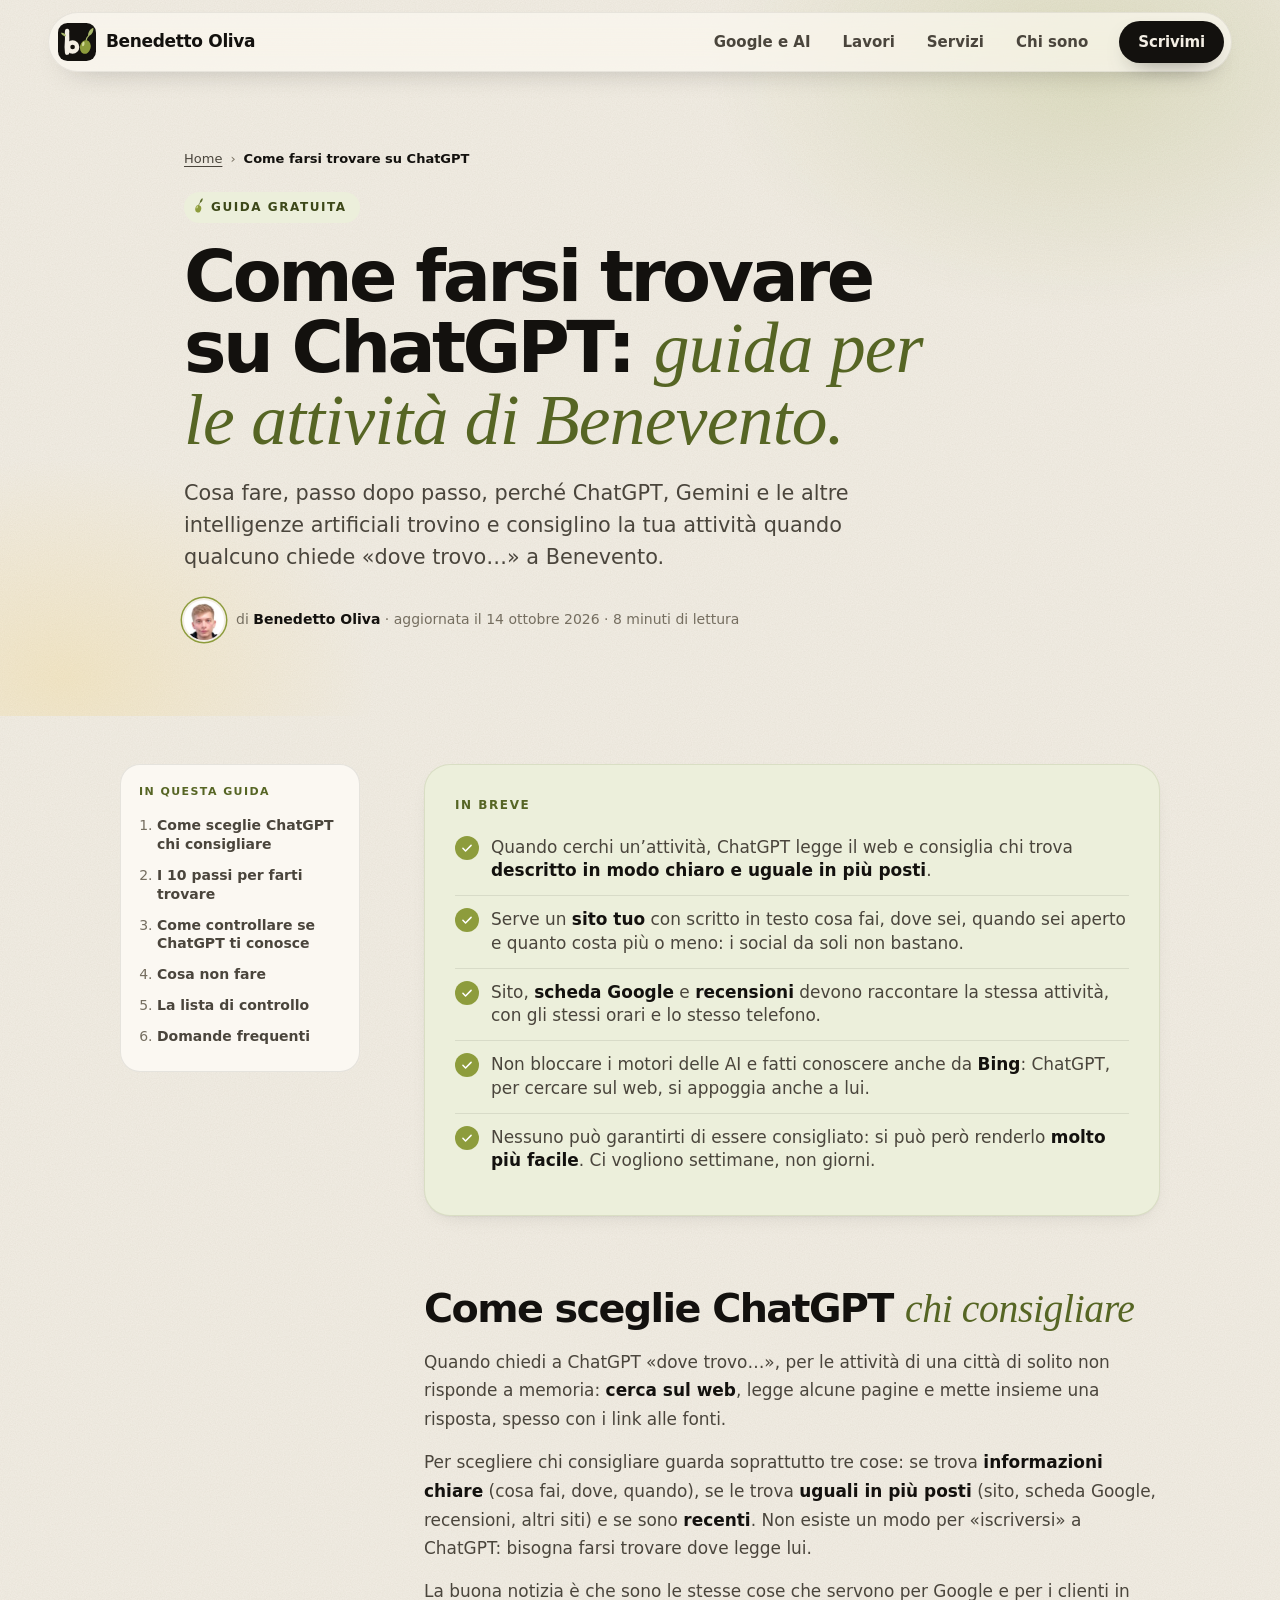
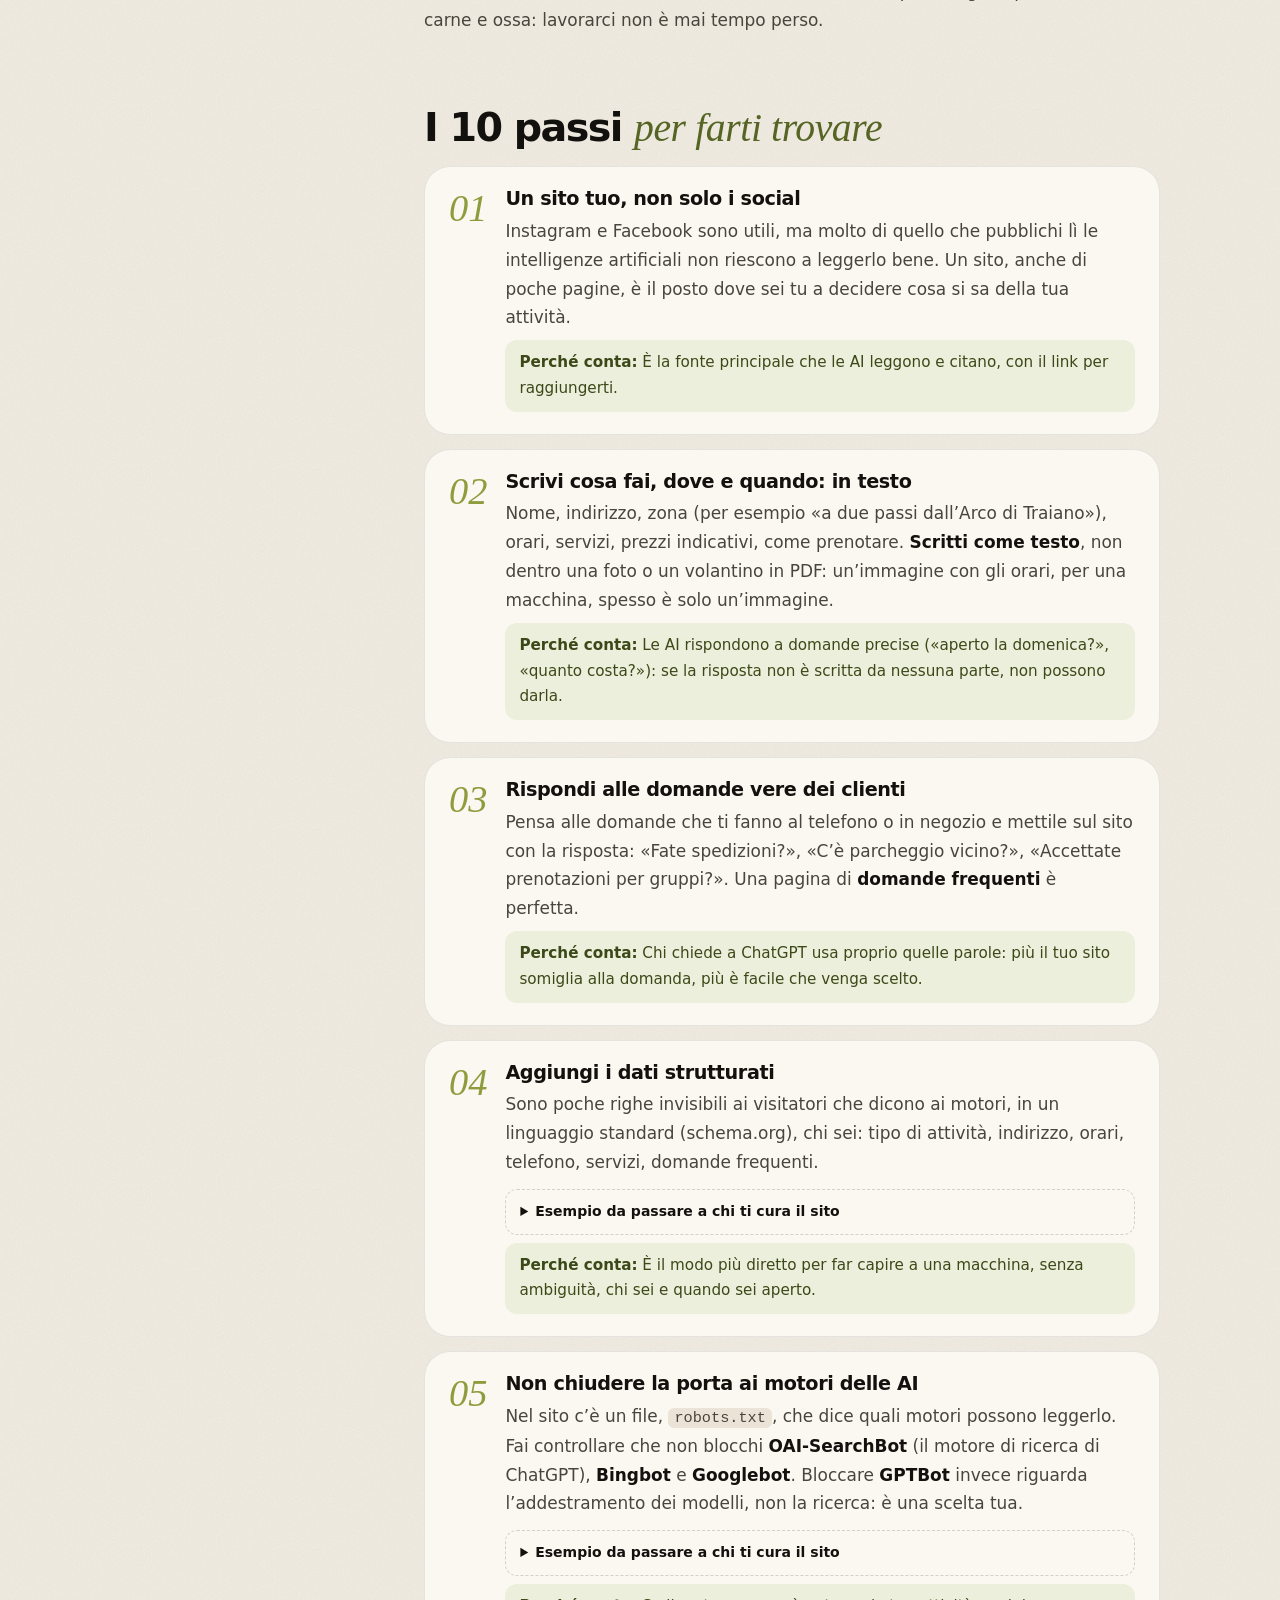
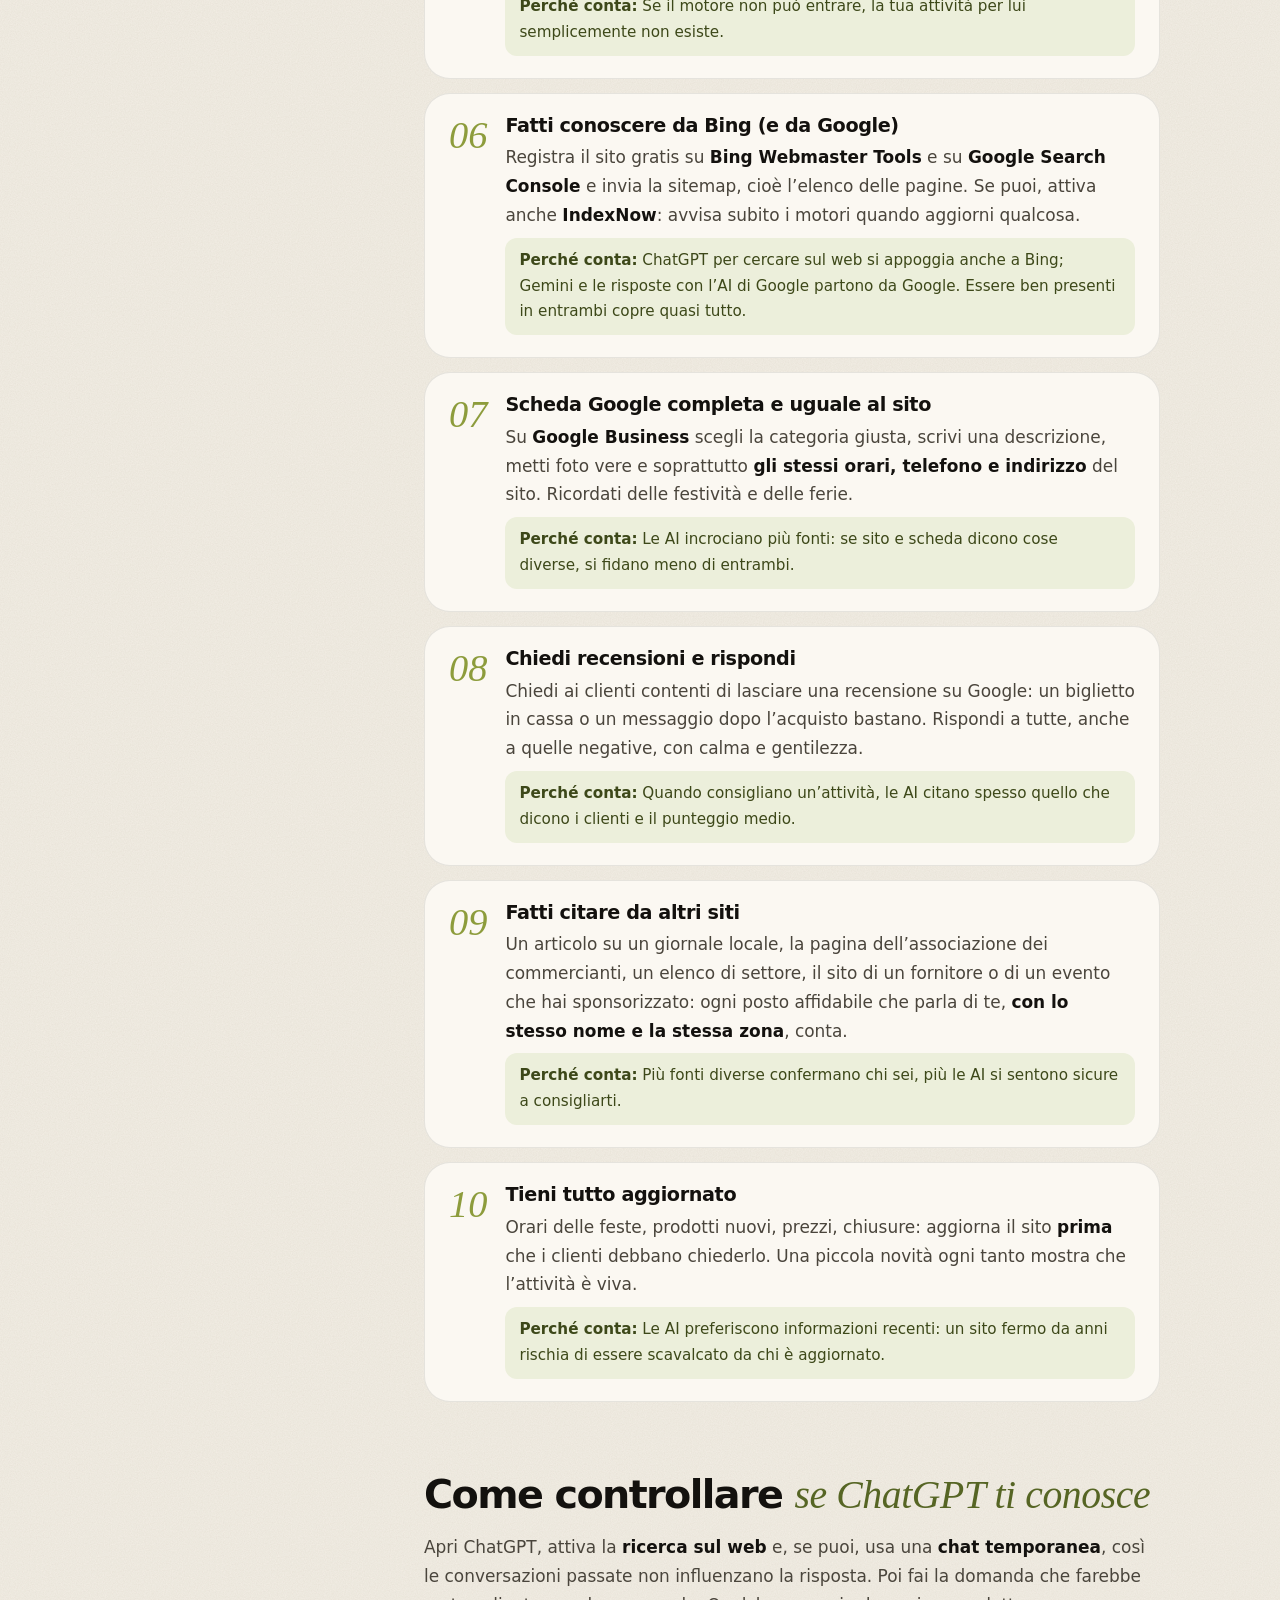
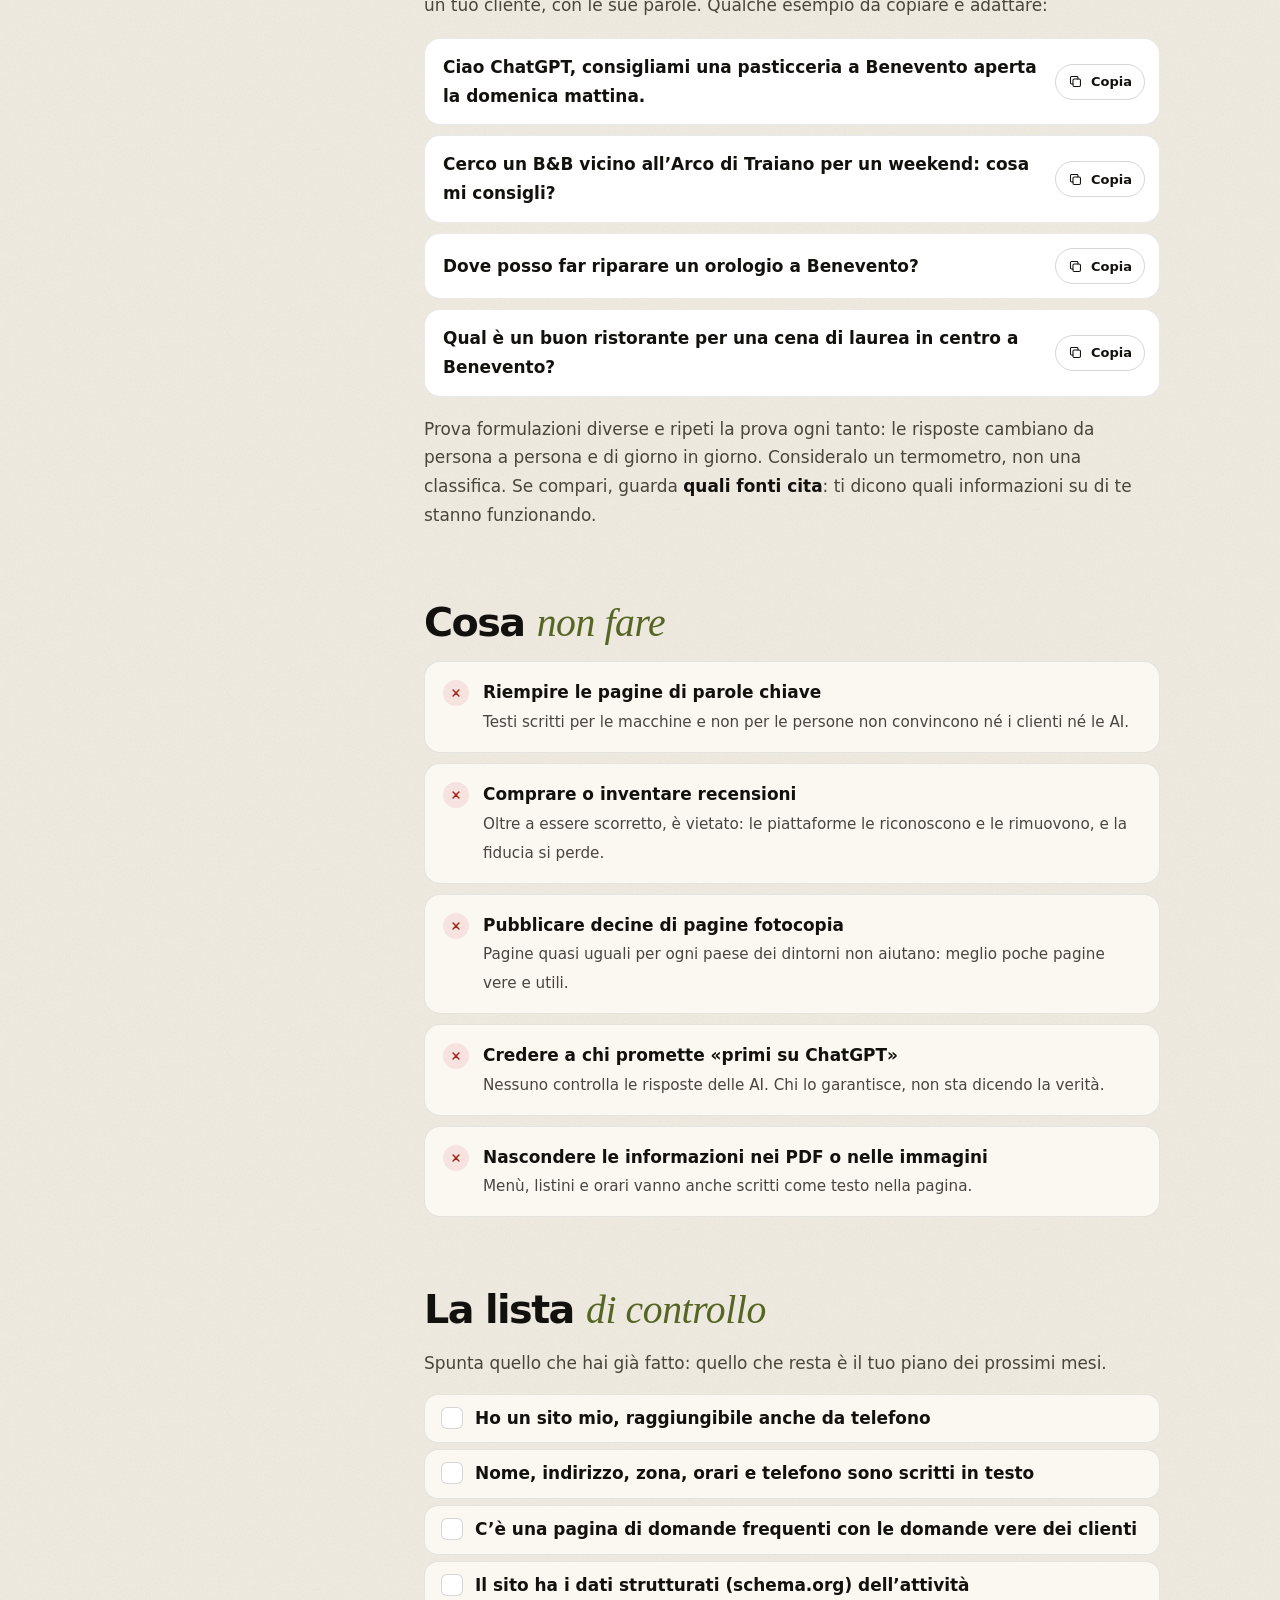
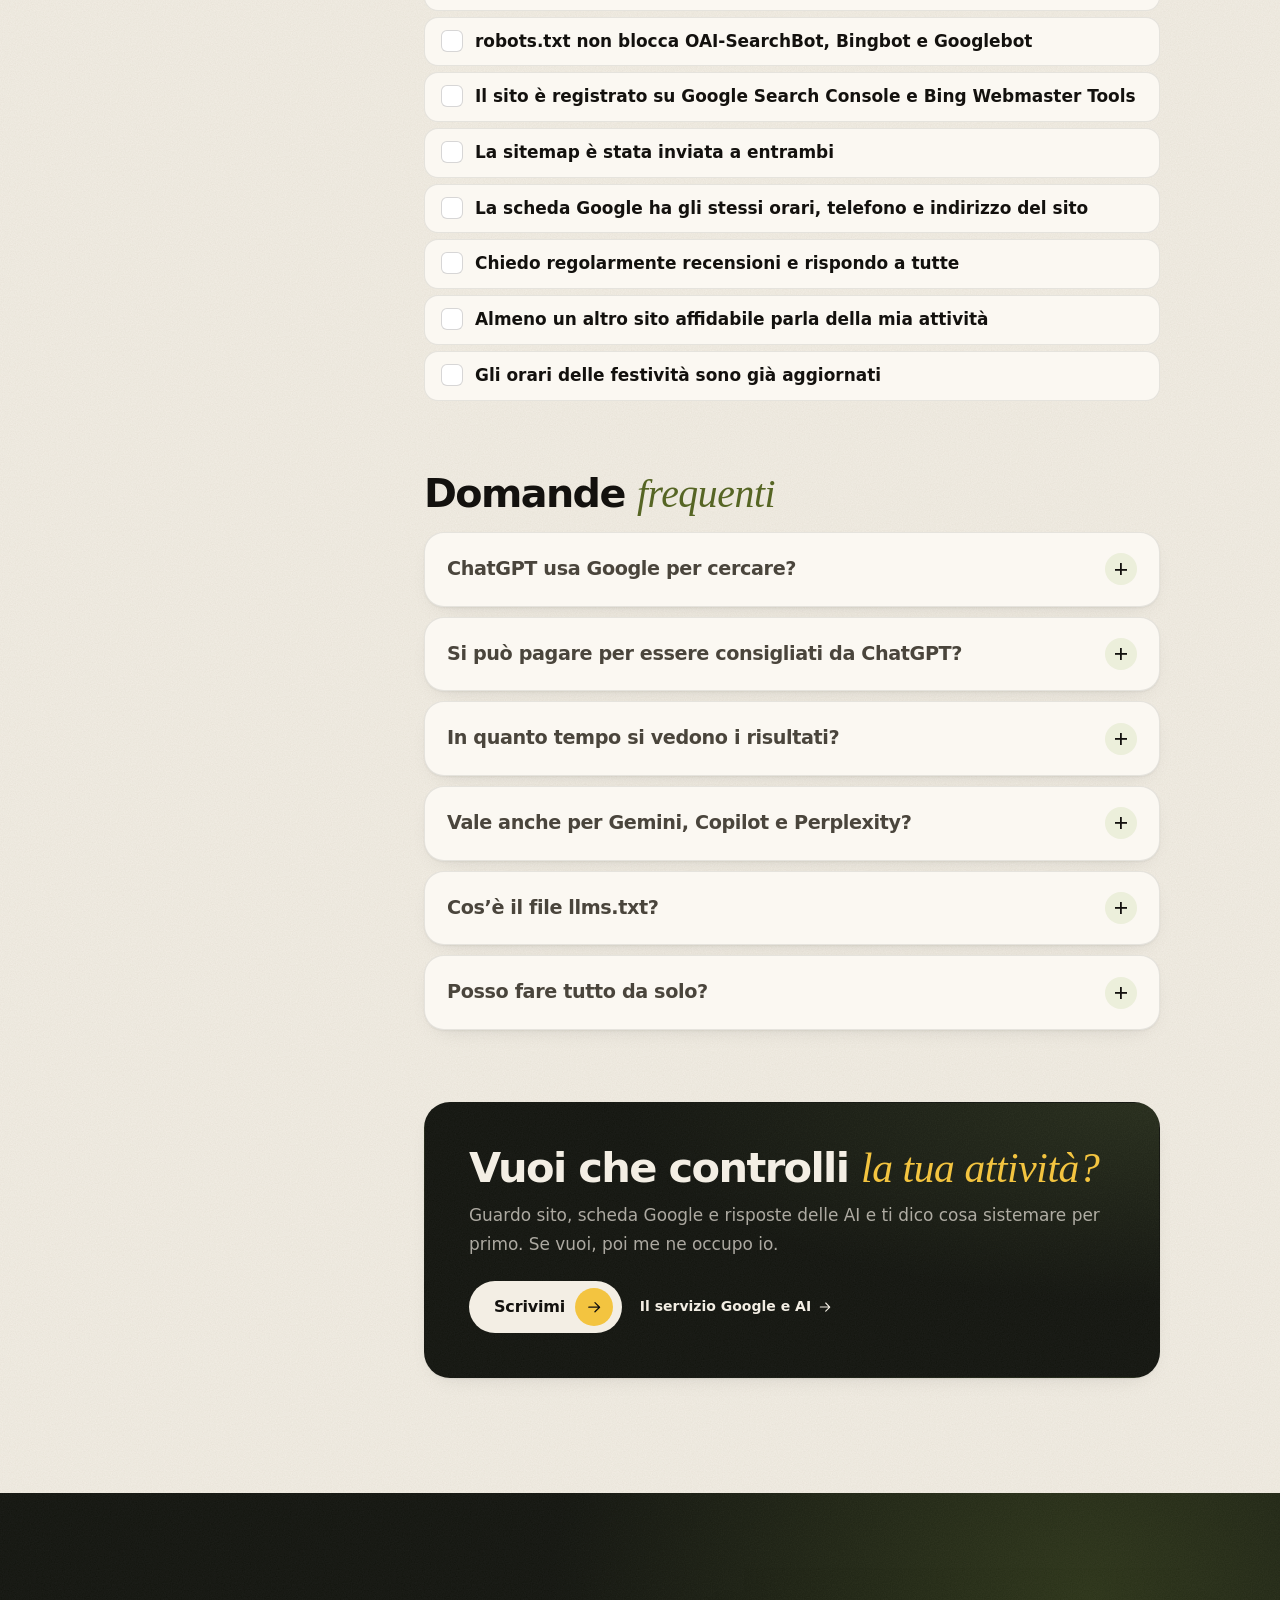
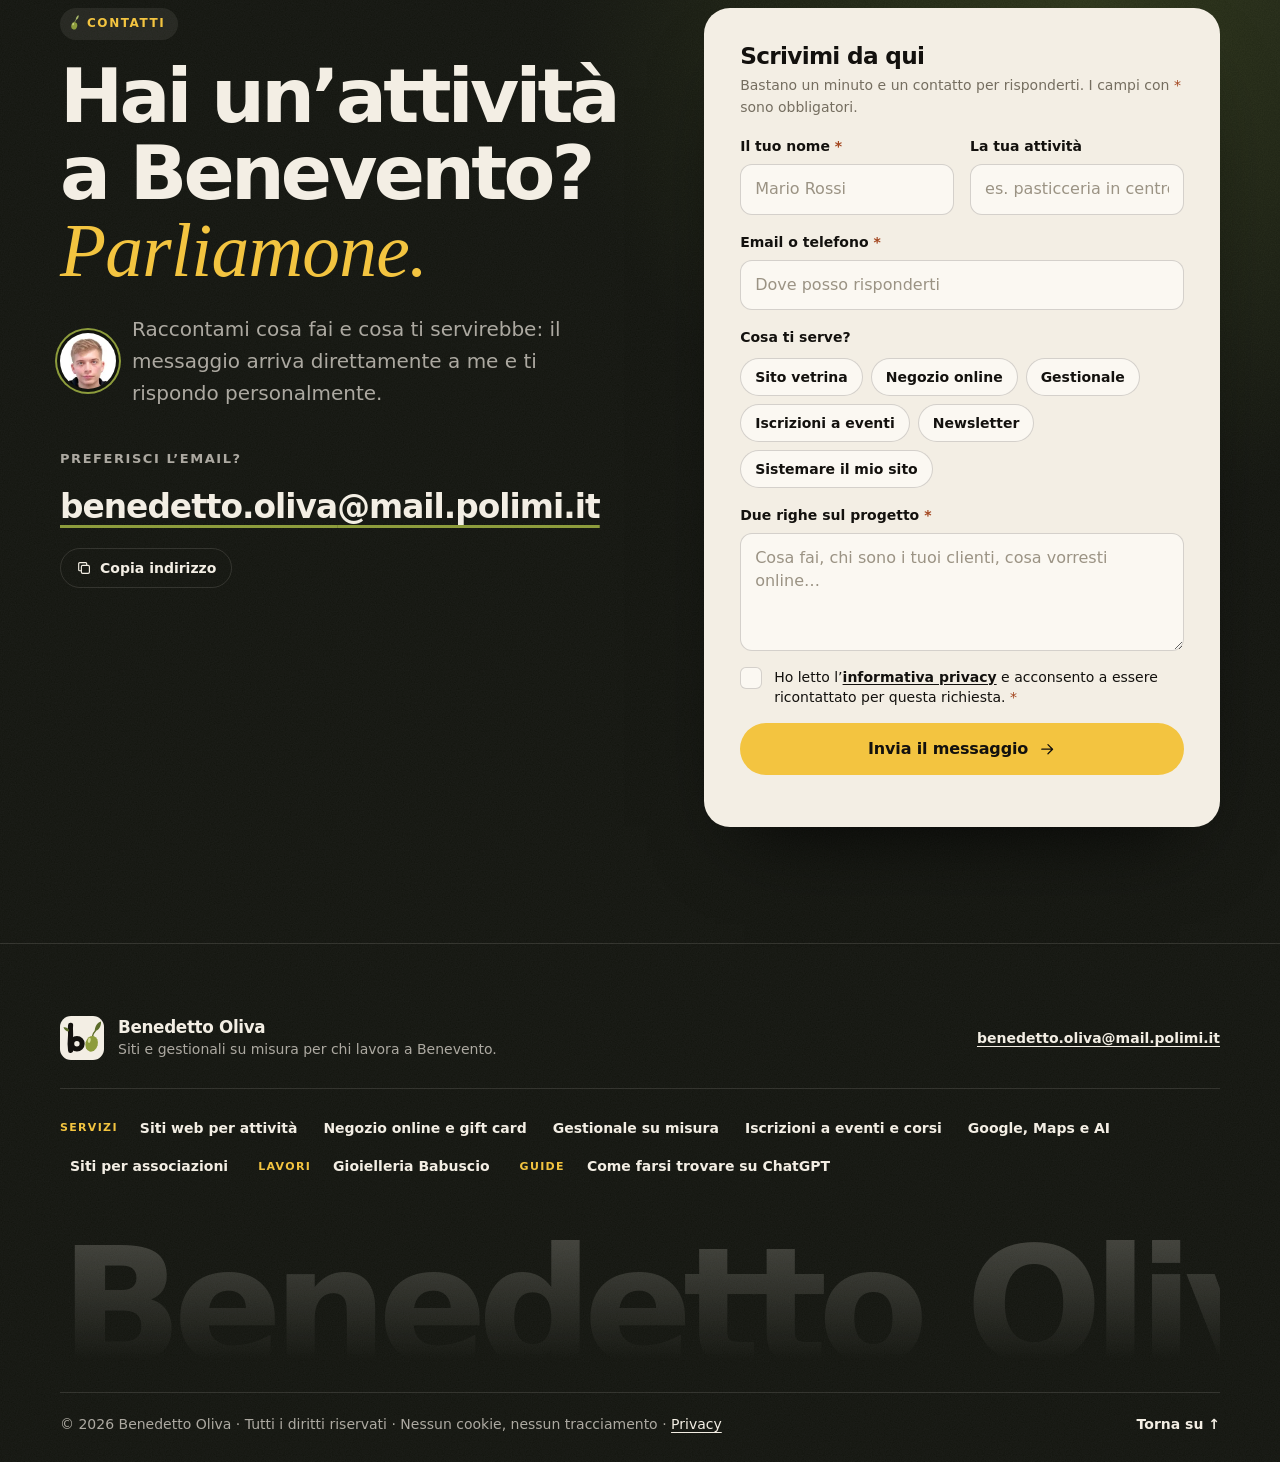
==== commit 822ce2d9: "Aggiorna portfolio" ====
--- a/guide/come-farsi-trovare-su-chatgpt/index.html
+++ b/guide/come-farsi-trovare-su-chatgpt/index.html
@@ -1,4 +1,4 @@
-<!doctype html> <!--! © 2026 Benedetto Oliva — tutti i diritti riservati. Codice, grafica e testi non possono essere copiati o riutilizzati senza autorizzazione scritta. --> <html lang="it"> <head> <meta charset="utf-8"> <meta name="viewport" content="width=device-width,initial-scale=1"> <meta name="author" content="Benedetto Oliva"> <meta name="copyright" content="© 2026 Benedetto Oliva"> <title>Come farsi trovare su ChatGPT: guida per le attività di Benevento (2026) | Benedetto Oliva</title> <meta name="description" content="Guida pratica per negozi, ristoranti, B&amp;B e studi di Benevento: come fare in modo che ChatGPT, Gemini e le altre intelligenze artificiali trovino e consiglino la tua attività. 10 passi, una lista di controllo e le domande da provare."> <link rel="canonical" href="https://bennoolivaa.github.io/guide/come-farsi-trovare-su-chatgpt/"> <meta name="robots" content="index, follow, max-image-preview:large, max-snippet:-1"> <meta name="theme-color" content="#f3eee4"> <meta property="og:type" content="website"> <meta property="og:locale" content="it_IT"> <meta property="og:url" content="https://bennoolivaa.github.io/guide/come-farsi-trovare-su-chatgpt/"> <meta property="og:title" content="Come farsi trovare su ChatGPT: guida per le attività di Benevento."> <meta property="og:description" content="Guida pratica per negozi, ristoranti, B&amp;B e studi di Benevento: come fare in modo che ChatGPT, Gemini e le altre intelligenze artificiali trovino e consiglino la tua attività. 10 passi, una lista di controllo e le domande da provare."> <meta property="og:image" content="https://bennoolivaa.github.io/og.jpg"> <meta property="og:image:width" content="1200"> <meta property="og:image:height" content="630"> <meta name="twitter:card" content="summary_large_image"> <link rel="icon" href="/favicon.svg" type="image/svg+xml"> <link rel="apple-touch-icon" href="/apple-touch-icon.png"> <link rel="preload" href="/assets/fonts/manrope-normal-latin.woff2" as="font" type="font/woff2" crossorigin> <link rel="stylesheet" href="/assets/css/site.css?v=22"> <script>document.documentElement.classList.add("js")</script> <script type="application/ld+json"> {"@context":"https://schema.org","@graph":[{"@type":"Article","@id":"https://bennoolivaa.github.io/guide/come-farsi-trovare-su-chatgpt/#guida","headline":"Come farsi trovare su ChatGPT: guida per le attività di Benevento.","description":"Guida pratica per negozi, ristoranti, B&B e studi di Benevento: come fare in modo che ChatGPT, Gemini e le altre intelligenze artificiali trovino e consiglino la tua attività. 10 passi, una lista di controllo e le domande da provare.","url":"https://bennoolivaa.github.io/guide/come-farsi-trovare-su-chatgpt/","mainEntityOfPage":"https://bennoolivaa.github.io/guide/come-farsi-trovare-su-chatgpt/","inLanguage":"it-IT","datePublished":"2026-10-14","dateModified":"2026-10-14","author":{"@type":"Person","@id":"https://bennoolivaa.github.io/#benedetto","name":"Benedetto Oliva","url":"https://bennoolivaa.github.io/"},"publisher":{"@type":"Person","@id":"https://bennoolivaa.github.io/#benedetto","name":"Benedetto Oliva","url":"https://bennoolivaa.github.io/"},"image":"https://bennoolivaa.github.io/og.jpg","wordCount":1560,"about":["ChatGPT","SEO locale","Intelligenza artificiale","Benevento"]},{"@type":"BreadcrumbList","itemListElement":[{"@type":"ListItem","position":1,"name":"Home","item":"https://bennoolivaa.github.io/"},{"@type":"ListItem","position":2,"name":"Come farsi trovare su ChatGPT","item":"https://bennoolivaa.github.io/guide/come-farsi-trovare-su-chatgpt/"}]},{"@type":"FAQPage","@id":"https://bennoolivaa.github.io/guide/come-farsi-trovare-su-chatgpt/#domande","mainEntity":[{"@type":"Question","name":"ChatGPT usa Google per cercare?","acceptedAnswer":{"@type":"Answer","text":"Per cercare sul web ChatGPT si appoggia anche a Bing e a un proprio motore (OAI-SearchBot). Per questo conviene essere ben presenti su Bing, non solo su Google. Gemini e le risposte con l’AI di Google invece partono da Google."}},{"@type":"Question","name":"Si può pagare per essere consigliati da ChatGPT?","acceptedAnswer":{"@type":"Answer","text":"Per essere citati nelle risposte non serve pubblicità: contano le informazioni che le AI trovano su di te, sul tuo sito e in giro per il web."}},{"@type":"Question","name":"In quanto tempo si vedono i risultati?","acceptedAnswer":{"@type":"Answer","text":"I motori leggono le pagine nuove in qualche giorno o settimana; perché un’attività venga consigliata con regolarità servono di solito mesi di informazioni coerenti e di recensioni."}},{"@type":"Question","name":"Vale anche per Gemini, Copilot e Perplexity?","acceptedAnswer":{"@type":"Answer","text":"Sì: funzionano in modo simile. Leggono il web, incrociano più fonti e consigliano chi è descritto in modo chiaro e coerente. Gemini si basa su Google, Copilot su Bing, Perplexity anche su un proprio motore."}},{"@type":"Question","name":"Cos’è il file llms.txt?","acceptedAnswer":{"@type":"Answer","text":"È una proposta recente: un file di testo che riassume il sito per le intelligenze artificiali. Non tutte lo usano ancora in modo ufficiale, ma aggiungerlo costa poco e non fa danni."}},{"@type":"Question","name":"Posso fare tutto da solo?","acceptedAnswer":{"@type":"Answer","text":"Molti passi sì: scheda Google, recensioni, testi, orari. Dati strutturati, robots.txt, Search Console e IndexNow richiedono un po’ di pratica tecnica: se vuoi, me ne occupo io."}}]}]} </script> </head> <body class="pagina"> <svg width="0" height="0" style="position:absolute" aria-hidden="true"> <defs> <symbol id="logo" viewBox="0 0 64 64"><rect width="64" height="64" rx="16" fill="var(--l-bg)"/><g transform="translate(-2.5 0)"><rect x="9.5" y="10" width="8" height="42" rx="4" fill="var(--l-b)"/><circle cx="26" cy="40" r="8" fill="none" stroke="var(--l-b)" stroke-width="8"/><path d="M51.6 31.6C50.4 23.6 53.6 15.8 60 11.6c1.4 7.4-1.4 15.2-8.4 20Z" fill="var(--l-f)"/><ellipse cx="47.6" cy="41.2" rx="8.3" ry="11.4" transform="rotate(24 47.6 41.2)" fill="var(--l-o)"/><ellipse cx="44.4" cy="36.6" rx="1.9" ry="3.6" transform="rotate(24 44.4 36.6)" fill="var(--l-h)"/></g></symbol> <symbol id="i-arrow" viewBox="0 0 24 24"><path d="M5 12h14M13 6l6 6-6 6"/></symbol> <symbol id="i-down" viewBox="0 0 24 24"><path d="M12 5v14M6 13l6 6 6-6"/></symbol> <symbol id="i-store" viewBox="0 0 24 24"><path d="M4 9.5 5.5 4h13L20 9.5M4 9.5h16M4 9.5a2.7 2.7 0 0 0 5.3 0 2.7 2.7 0 0 0 5.4 0 2.7 2.7 0 0 0 5.3 0M5.5 12v8h13v-8M10 20v-5h4v5"/></symbol> <symbol id="i-bag" viewBox="0 0 24 24"><path d="M5 8h14l-1 12H6L5 8Z"/><path d="M9 10V7a3 3 0 0 1 6 0v3"/></symbol> <symbol id="i-gift" viewBox="0 0 24 24"><path d="M4 10h16v10H4zM3 7h18v3H3zM12 7v13M12 7c-1.5-3-5-3.5-5-1.2C7 7 9 7 12 7Zm0 0c1.5-3 5-3.5 5-1.2C17 7 15 7 12 7Z"/></symbol> <symbol id="i-panel" viewBox="0 0 24 24"><rect x="3" y="4" width="18" height="16" rx="2"/><path d="M3 9h18M8 13h3M8 16h6M15 13h1"/></symbol> <symbol id="i-send" viewBox="0 0 24 24"><path d="M21 4 3 11l6.5 2.5L12 20l3-5.5L21 4ZM9.5 13.5 21 4"/></symbol> <symbol id="i-calendar" viewBox="0 0 24 24"><rect x="3.5" y="5" width="17" height="15" rx="2"/><path d="M3.5 10h17M8 3v4M16 3v4M8 14h2M14 14h2M8 17h2"/></symbol> <symbol id="i-mail" viewBox="0 0 24 24"><rect x="3" y="5" width="18" height="14" rx="2"/><path d="m4 7 8 6 8-6"/></symbol> <symbol id="i-shield" viewBox="0 0 24 24"><path d="M12 3 5 6v5c0 4.5 3 8 7 10 4-2 7-5.5 7-10V6l-7-3Z"/><path d="m9 12 2 2 4-4"/></symbol> <symbol id="i-clock" viewBox="0 0 24 24"><circle cx="12" cy="12" r="8.5"/><path d="M12 7.5V12l3 2"/></symbol> <symbol id="i-book" viewBox="0 0 24 24"><path d="M4 5.5C6.5 4.5 9.5 4.5 12 6c2.5-1.5 5.5-1.5 8-.5V19c-2.5-1-5.5-1-8 .5-2.5-1.5-5.5-1.5-8-.5V5.5ZM12 6v13.5"/></symbol> <symbol id="i-star" viewBox="0 0 24 24"><path d="m12 4 2.4 5 5.4.6-4 3.7 1.1 5.4L12 16l-4.9 2.7 1.1-5.4-4-3.7 5.4-.6L12 4Z"/></symbol> <symbol id="i-pin" viewBox="0 0 24 24"><path d="M12 21s-6.5-5.6-6.5-11a6.5 6.5 0 0 1 13 0C18.5 15.4 12 21 12 21Z"/><circle cx="12" cy="10" r="2.3"/></symbol> <symbol id="i-wrench" viewBox="0 0 24 24"><path d="M14.5 5.5a4 4 0 0 0 4.9 5L12 18a2.1 2.1 0 1 1-3-3l7.5-7.4a4 4 0 0 0-2-2.1ZM19 5l-2.5 2.5"/></symbol> <symbol id="i-copy" viewBox="0 0 24 24"><rect x="8" y="8" width="12" height="12" rx="2"/><path d="M16 8V5.5A1.5 1.5 0 0 0 14.5 4h-9A1.5 1.5 0 0 0 4 5.5v9A1.5 1.5 0 0 0 5.5 16H8"/></symbol> <symbol id="i-openai" viewBox="0 0 24 24"><path fill="currentColor" stroke="none" d="M22.2819 9.8211a5.9847 5.9847 0 0 0-.5157-4.9108 6.0462 6.0462 0 0 0-6.5098-2.9A6.0651 6.0651 0 0 0 4.9807 4.1818a5.9847 5.9847 0 0 0-3.9977 2.9 6.0462 6.0462 0 0 0 .7427 7.0966 5.98 5.98 0 0 0 .511 4.9107 6.051 6.051 0 0 0 6.5146 2.9001A5.9847 5.9847 0 0 0 13.2599 24a6.0557 6.0557 0 0 0 5.7718-4.2058 5.9894 5.9894 0 0 0 3.9977-2.9001 6.0557 6.0557 0 0 0-.7475-7.0729zm-9.022 12.6081a4.4755 4.4755 0 0 1-2.8764-1.0408l.1419-.0804 4.7783-2.7582a.7948.7948 0 0 0 .3927-.6813v-6.7369l2.02 1.1686a.071.071 0 0 1 .038.052v5.5826a4.504 4.504 0 0 1-4.4945 4.4944zm-9.6607-4.1254a4.4708 4.4708 0 0 1-.5346-3.0137l.142.0852 4.783 2.7582a.7712.7712 0 0 0 .7806 0l5.8428-3.3685v2.3324a.0804.0804 0 0 1-.0332.0615L9.74 19.9502a4.4992 4.4992 0 0 1-6.1408-1.6464zM2.3408 7.8956a4.485 4.485 0 0 1 2.3655-1.9728V11.6a.7664.7664 0 0 0 .3879.6765l5.8144 3.3543-2.0201 1.1685a.0757.0757 0 0 1-.071 0l-4.8303-2.7865A4.504 4.504 0 0 1 2.3408 7.872zm16.5963 3.8558L13.1038 8.364 15.1192 7.2a.0757.0757 0 0 1 .071 0l4.8303 2.7913a4.4944 4.4944 0 0 1-.6765 8.1042v-5.6772a.79.79 0 0 0-.407-.667zm2.0107-3.0231l-.142-.0852-4.7735-2.7818a.7759.7759 0 0 0-.7854 0L9.409 9.2297V6.8974a.0662.0662 0 0 1 .0284-.0615l4.8303-2.7866a4.4992 4.4992 0 0 1 6.6802 4.66zM8.3065 12.863l-2.02-1.1638a.0804.0804 0 0 1-.038-.0567V6.0742a4.4992 4.4992 0 0 1 7.3757-3.4537l-.142.0805L8.704 5.459a.7948.7948 0 0 0-.3927.6813zm1.0976-2.3654l2.602-1.4998 2.6069 1.4998v2.9994l-2.5974 1.4997-2.6067-1.4997Z"/></symbol> <symbol id="i-x" viewBox="0 0 24 24"><path d="M7 7l10 10M17 7 7 17"/></symbol> <symbol id="i-check" viewBox="0 0 24 24"><path d="m5 12.5 4.5 4.5L19 7.5"/></symbol> <symbol id="i-camera" viewBox="0 0 24 24"><path d="M4 8h3l1.5-2.5h7L17 8h3v11H4V8Z"/><circle cx="12" cy="13" r="3.3"/></symbol> </defs> </svg> <a class="skip" href="#main">Vai al contenuto</a> <header class="top" id="top"> <div class="top-pill"> <a class="brand" href="/" aria-label="Benedetto Oliva, home"><svg class="logo" aria-hidden="true"><use href="#logo"/></svg><span class="brand-name">Benedetto Oliva</span></a> <nav class="nav" aria-label="Sezioni"><a href="/servizi/visibilita-google-ai/">Google e AI</a><a href="/#lavori">Lavori</a><a href="/#servizi">Servizi</a><a href="/#chi-sono">Chi sono</a></nav> <a class="btn btn-sm btn-ink top-cta" href="#contatti">Scrivimi</a> <span class="top-progress" aria-hidden="true"></span> <button class="menu-btn" type="button" aria-expanded="false" aria-controls="menu" aria-label="Apri il menu"><span></span><span></span></button> </div> <nav class="menu" id="menu" aria-label="Menu" hidden><a href="/servizi/visibilita-google-ai/">Google e AI <svg class="ic" aria-hidden="true"><use href="#i-arrow"/></svg></a><a href="/#lavori">Lavori <svg class="ic" aria-hidden="true"><use href="#i-arrow"/></svg></a><a href="/#servizi">Servizi <svg class="ic" aria-hidden="true"><use href="#i-arrow"/></svg></a><a href="/#chi-sono">Chi sono <svg class="ic" aria-hidden="true"><use href="#i-arrow"/></svg></a><a class="menu-cta" href="#contatti">Scrivimi <svg class="ic" aria-hidden="true"><use href="#i-arrow"/></svg></a></nav> </header> <main id="main"> <section class="pagina-hero guida-hero"> <div class="wrap guida-wrap"> <nav class="crumbs" aria-label="Percorso"><a href="/">Home</a><span aria-hidden="true">›</span><span aria-current="page">Come farsi trovare su ChatGPT</span></nav> <p class="eyebrow reveal">Guida gratuita</p> <h1 class="reveal">Come farsi trovare su ChatGPT: <em>guida per le attività di Benevento.</em></h1> <p class="lead reveal">Cosa fare, passo dopo passo, perché ChatGPT, Gemini e le altre intelligenze artificiali trovino e consiglino la tua attività quando qualcuno chiede «dove trovo…» a Benevento.</p> <p class="guida-meta reveal"><img class="avatar" src="/assets/img/benedetto-avatar-96.webp" srcset="/assets/img/benedetto-avatar-96.webp, /assets/img/benedetto-avatar-192.webp 2x" width="40" height="40" alt=""><span>di <b>Benedetto Oliva</b> · aggiornata il <time datetime="2026-10-14">14 ottobre 2026</time> · 8 minuti di lettura</span></p> </div> </section> <section class="section guida-corpo" aria-label="Guida"> <div class="wrap guida-layout"> <nav class="guida-indice" aria-label="In questa guida"><p>In questa guida</p><ol><li><a href="#come-sceglie">Come sceglie ChatGPT chi consigliare</a></li><li><a href="#dieci-passi">I 10 passi per farti trovare</a></li><li><a href="#controllare">Come controllare se ChatGPT ti conosce</a></li><li><a href="#cosa-non-fare">Cosa non fare</a></li><li><a href="#lista">La lista di controllo</a></li><li><a href="#domande">Domande frequenti</a></li></ol></nav> <article class="guida-testo"> <div class="tile tile-olive in-breve reveal"><p class="ottieni-t">In breve</p><ul class="check-list"><li><svg class="ic" aria-hidden="true"><use href="#i-check"/></svg><span>Quando cerchi un’attività, ChatGPT legge il web e consiglia chi trova <b>descritto in modo chiaro e uguale in più posti</b>.</span></li><li><svg class="ic" aria-hidden="true"><use href="#i-check"/></svg><span>Serve un <b>sito tuo</b> con scritto in testo cosa fai, dove sei, quando sei aperto e quanto costa più o meno: i social da soli non bastano.</span></li><li><svg class="ic" aria-hidden="true"><use href="#i-check"/></svg><span>Sito, <b>scheda Google</b> e <b>recensioni</b> devono raccontare la stessa attività, con gli stessi orari e lo stesso telefono.</span></li><li><svg class="ic" aria-hidden="true"><use href="#i-check"/></svg><span>Non bloccare i motori delle AI e fatti conoscere anche da <b>Bing</b>: ChatGPT, per cercare sul web, si appoggia anche a lui.</span></li><li><svg class="ic" aria-hidden="true"><use href="#i-check"/></svg><span>Nessuno può garantirti di essere consigliato: si può però renderlo <b>molto più facile</b>. Ci vogliono settimane, non giorni.</span></li></ul></div> <h2 id="come-sceglie">Come sceglie ChatGPT <em>chi consigliare</em></h2> <p>Quando chiedi a ChatGPT «dove trovo…», per le attività di una città di solito non risponde a memoria: <b>cerca sul web</b>, legge alcune pagine e mette insieme una risposta, spesso con i link alle fonti.</p> <p>Per scegliere chi consigliare guarda soprattutto tre cose: se trova <b>informazioni chiare</b> (cosa fai, dove, quando), se le trova <b>uguali in più posti</b> (sito, scheda Google, recensioni, altri siti) e se sono <b>recenti</b>. Non esiste un modo per «iscriversi» a ChatGPT: bisogna farsi trovare dove legge lui.</p> <p>La buona notizia è che sono le stesse cose che servono per Google e per i clienti in carne e ossa: lavorarci non è mai tempo perso.</p> <h2 id="dieci-passi">I 10 passi <em>per farti trovare</em></h2> <ol class="passi"><li class="passo reveal" id="passo-1"><span class="passo-n">01</span><div><h3>Un sito tuo, non solo i social</h3><p>Instagram e Facebook sono utili, ma molto di quello che pubblichi lì le intelligenze artificiali non riescono a leggerlo bene. Un sito, anche di poche pagine, è il posto dove sei tu a decidere cosa si sa della tua attività.</p> <p class="perche"><b>Perché conta:</b> È la fonte principale che le AI leggono e citano, con il link per raggiungerti.</p></div></li><li class="passo reveal" id="passo-2"><span class="passo-n">02</span><div><h3>Scrivi cosa fai, dove e quando: in testo</h3><p>Nome, indirizzo, zona (per esempio «a due passi dall’Arco di Traiano»), orari, servizi, prezzi indicativi, come prenotare. <b>Scritti come testo</b>, non dentro una foto o un volantino in PDF: un’immagine con gli orari, per una macchina, spesso è solo un’immagine.</p> <p class="perche"><b>Perché conta:</b> Le AI rispondono a domande precise («aperto la domenica?», «quanto costa?»): se la risposta non è scritta da nessuna parte, non possono darla.</p></div></li><li class="passo reveal" id="passo-3"><span class="passo-n">03</span><div><h3>Rispondi alle domande vere dei clienti</h3><p>Pensa alle domande che ti fanno al telefono o in negozio e mettile sul sito con la risposta: «Fate spedizioni?», «C’è parcheggio vicino?», «Accettate prenotazioni per gruppi?». Una pagina di <b>domande frequenti</b> è perfetta.</p> <p class="perche"><b>Perché conta:</b> Chi chiede a ChatGPT usa proprio quelle parole: più il tuo sito somiglia alla domanda, più è facile che venga scelto.</p></div></li><li class="passo reveal" id="passo-4"><span class="passo-n">04</span><div><h3>Aggiungi i dati strutturati</h3><p>Sono poche righe invisibili ai visitatori che dicono ai motori, in un linguaggio standard (schema.org), chi sei: tipo di attività, indirizzo, orari, telefono, servizi, domande frequenti.</p><details class="tecnico"><summary>Esempio da passare a chi ti cura il sito</summary><pre><code>&lt;script type="application/ld+json"&gt;
+<!doctype html> <!--! © 2026 Benedetto Oliva — tutti i diritti riservati. Codice, grafica e testi non possono essere copiati o riutilizzati senza autorizzazione scritta. --> <html lang="it"> <head> <meta charset="utf-8"> <meta name="viewport" content="width=device-width,initial-scale=1"> <meta name="author" content="Benedetto Oliva"> <meta name="copyright" content="© 2026 Benedetto Oliva"> <title>Come farsi trovare su ChatGPT: guida per le attività di Benevento (2026) | Benedetto Oliva</title> <meta name="description" content="Guida pratica per negozi, ristoranti, B&amp;B e studi di Benevento: come fare in modo che ChatGPT, Gemini e le altre intelligenze artificiali trovino e consiglino la tua attività. 10 passi, una lista di controllo e le domande da provare."> <link rel="canonical" href="https://bennoolivaa.github.io/guide/come-farsi-trovare-su-chatgpt/"> <meta name="robots" content="index, follow, max-image-preview:large, max-snippet:-1"> <meta name="theme-color" content="#f3eee4"> <meta property="og:type" content="website"> <meta property="og:locale" content="it_IT"> <meta property="og:url" content="https://bennoolivaa.github.io/guide/come-farsi-trovare-su-chatgpt/"> <meta property="og:title" content="Come farsi trovare su ChatGPT: guida per le attività di Benevento."> <meta property="og:description" content="Guida pratica per negozi, ristoranti, B&amp;B e studi di Benevento: come fare in modo che ChatGPT, Gemini e le altre intelligenze artificiali trovino e consiglino la tua attività. 10 passi, una lista di controllo e le domande da provare."> <meta property="og:image" content="https://bennoolivaa.github.io/og.jpg"> <meta property="og:image:width" content="1200"> <meta property="og:image:height" content="630"> <meta name="twitter:card" content="summary_large_image"> <link rel="icon" href="/favicon.svg" type="image/svg+xml"> <link rel="apple-touch-icon" href="/apple-touch-icon.png"> <link rel="preload" href="/assets/fonts/manrope-normal-latin.woff2" as="font" type="font/woff2" crossorigin> <link rel="stylesheet" href="/assets/css/site.css?v=23"> <script>document.documentElement.classList.add("js")</script> <script type="application/ld+json"> {"@context":"https://schema.org","@graph":[{"@type":"Article","@id":"https://bennoolivaa.github.io/guide/come-farsi-trovare-su-chatgpt/#guida","headline":"Come farsi trovare su ChatGPT: guida per le attività di Benevento.","description":"Guida pratica per negozi, ristoranti, B&B e studi di Benevento: come fare in modo che ChatGPT, Gemini e le altre intelligenze artificiali trovino e consiglino la tua attività. 10 passi, una lista di controllo e le domande da provare.","url":"https://bennoolivaa.github.io/guide/come-farsi-trovare-su-chatgpt/","mainEntityOfPage":"https://bennoolivaa.github.io/guide/come-farsi-trovare-su-chatgpt/","inLanguage":"it-IT","datePublished":"2026-10-14","dateModified":"2026-10-14","author":{"@type":"Person","@id":"https://bennoolivaa.github.io/#benedetto","name":"Benedetto Oliva","url":"https://bennoolivaa.github.io/"},"publisher":{"@type":"Person","@id":"https://bennoolivaa.github.io/#benedetto","name":"Benedetto Oliva","url":"https://bennoolivaa.github.io/"},"image":"https://bennoolivaa.github.io/og.jpg","wordCount":1560,"about":["ChatGPT","SEO locale","Intelligenza artificiale","Benevento"]},{"@type":"BreadcrumbList","itemListElement":[{"@type":"ListItem","position":1,"name":"Home","item":"https://bennoolivaa.github.io/"},{"@type":"ListItem","position":2,"name":"Come farsi trovare su ChatGPT","item":"https://bennoolivaa.github.io/guide/come-farsi-trovare-su-chatgpt/"}]},{"@type":"FAQPage","@id":"https://bennoolivaa.github.io/guide/come-farsi-trovare-su-chatgpt/#domande","mainEntity":[{"@type":"Question","name":"ChatGPT usa Google per cercare?","acceptedAnswer":{"@type":"Answer","text":"Per cercare sul web ChatGPT si appoggia anche a Bing e a un proprio motore (OAI-SearchBot). Per questo conviene essere ben presenti su Bing, non solo su Google. Gemini e le risposte con l’AI di Google invece partono da Google."}},{"@type":"Question","name":"Si può pagare per essere consigliati da ChatGPT?","acceptedAnswer":{"@type":"Answer","text":"Per essere citati nelle risposte non serve pubblicità: contano le informazioni che le AI trovano su di te, sul tuo sito e in giro per il web."}},{"@type":"Question","name":"In quanto tempo si vedono i risultati?","acceptedAnswer":{"@type":"Answer","text":"I motori leggono le pagine nuove in qualche giorno o settimana; perché un’attività venga consigliata con regolarità servono di solito mesi di informazioni coerenti e di recensioni."}},{"@type":"Question","name":"Vale anche per Gemini, Copilot e Perplexity?","acceptedAnswer":{"@type":"Answer","text":"Sì: funzionano in modo simile. Leggono il web, incrociano più fonti e consigliano chi è descritto in modo chiaro e coerente. Gemini si basa su Google, Copilot su Bing, Perplexity anche su un proprio motore."}},{"@type":"Question","name":"Cos’è il file llms.txt?","acceptedAnswer":{"@type":"Answer","text":"È una proposta recente: un file di testo che riassume il sito per le intelligenze artificiali. Non tutte lo usano ancora in modo ufficiale, ma aggiungerlo costa poco e non fa danni."}},{"@type":"Question","name":"Posso fare tutto da solo?","acceptedAnswer":{"@type":"Answer","text":"Molti passi sì: scheda Google, recensioni, testi, orari. Dati strutturati, robots.txt, Search Console e IndexNow richiedono un po’ di pratica tecnica: se vuoi, me ne occupo io."}}]}]} </script> </head> <body class="pagina"> <svg width="0" height="0" style="position:absolute" aria-hidden="true"> <defs> <symbol id="logo" viewBox="0 0 64 64"><rect width="64" height="64" rx="16" fill="var(--l-bg)"/><path d="M15.4 13.4c-.8 6.4.6 10.6-.2 17.2-.6 5.4-.6 13 .2 19.4" fill="none" stroke="var(--l-b)" stroke-linecap="round" stroke-width="7.4"/><path d="M12.6 22.6C9.4 22.4 6.2 20 5 16.4c3.6-.6 6.8 1.2 8.4 4.2Z" fill="var(--l-f)"/><circle cx="24.6" cy="40.4" r="7.6" fill="none" stroke="var(--l-b)" stroke-width="7.4"/><path d="M47.4 29.2c.6-3 1.9-5.4 3.9-7.4" fill="none" stroke="var(--l-f)" stroke-width="2" stroke-linecap="round"/><path d="M50.6 22.6C50.2 15.2 54.4 9.6 59.6 8c.6 6.8-3 12.4-9 14.6Z" fill="var(--l-f)"/><ellipse cx="46" cy="40.4" rx="9" ry="11.6" transform="rotate(14 46 40.4)" fill="var(--l-o)"/><ellipse cx="42.6" cy="35.4" rx="2" ry="3.8" transform="rotate(14 42.6 35.4)" fill="var(--l-h)"/></symbol> <symbol id="i-arrow" viewBox="0 0 24 24"><path d="M5 12h14M13 6l6 6-6 6"/></symbol> <symbol id="i-down" viewBox="0 0 24 24"><path d="M12 5v14M6 13l6 6 6-6"/></symbol> <symbol id="i-store" viewBox="0 0 24 24"><path d="M4 9.5 5.5 4h13L20 9.5M4 9.5h16M4 9.5a2.7 2.7 0 0 0 5.3 0 2.7 2.7 0 0 0 5.4 0 2.7 2.7 0 0 0 5.3 0M5.5 12v8h13v-8M10 20v-5h4v5"/></symbol> <symbol id="i-bag" viewBox="0 0 24 24"><path d="M5 8h14l-1 12H6L5 8Z"/><path d="M9 10V7a3 3 0 0 1 6 0v3"/></symbol> <symbol id="i-gift" viewBox="0 0 24 24"><path d="M4 10h16v10H4zM3 7h18v3H3zM12 7v13M12 7c-1.5-3-5-3.5-5-1.2C7 7 9 7 12 7Zm0 0c1.5-3 5-3.5 5-1.2C17 7 15 7 12 7Z"/></symbol> <symbol id="i-panel" viewBox="0 0 24 24"><rect x="3" y="4" width="18" height="16" rx="2"/><path d="M3 9h18M8 13h3M8 16h6M15 13h1"/></symbol> <symbol id="i-send" viewBox="0 0 24 24"><path d="M21 4 3 11l6.5 2.5L12 20l3-5.5L21 4ZM9.5 13.5 21 4"/></symbol> <symbol id="i-calendar" viewBox="0 0 24 24"><rect x="3.5" y="5" width="17" height="15" rx="2"/><path d="M3.5 10h17M8 3v4M16 3v4M8 14h2M14 14h2M8 17h2"/></symbol> <symbol id="i-mail" viewBox="0 0 24 24"><rect x="3" y="5" width="18" height="14" rx="2"/><path d="m4 7 8 6 8-6"/></symbol> <symbol id="i-shield" viewBox="0 0 24 24"><path d="M12 3 5 6v5c0 4.5 3 8 7 10 4-2 7-5.5 7-10V6l-7-3Z"/><path d="m9 12 2 2 4-4"/></symbol> <symbol id="i-clock" viewBox="0 0 24 24"><circle cx="12" cy="12" r="8.5"/><path d="M12 7.5V12l3 2"/></symbol> <symbol id="i-book" viewBox="0 0 24 24"><path d="M4 5.5C6.5 4.5 9.5 4.5 12 6c2.5-1.5 5.5-1.5 8-.5V19c-2.5-1-5.5-1-8 .5-2.5-1.5-5.5-1.5-8-.5V5.5ZM12 6v13.5"/></symbol> <symbol id="i-star" viewBox="0 0 24 24"><path d="m12 4 2.4 5 5.4.6-4 3.7 1.1 5.4L12 16l-4.9 2.7 1.1-5.4-4-3.7 5.4-.6L12 4Z"/></symbol> <symbol id="i-pin" viewBox="0 0 24 24"><path d="M12 21s-6.5-5.6-6.5-11a6.5 6.5 0 0 1 13 0C18.5 15.4 12 21 12 21Z"/><circle cx="12" cy="10" r="2.3"/></symbol> <symbol id="i-wrench" viewBox="0 0 24 24"><path d="M14.5 5.5a4 4 0 0 0 4.9 5L12 18a2.1 2.1 0 1 1-3-3l7.5-7.4a4 4 0 0 0-2-2.1ZM19 5l-2.5 2.5"/></symbol> <symbol id="i-copy" viewBox="0 0 24 24"><rect x="8" y="8" width="12" height="12" rx="2"/><path d="M16 8V5.5A1.5 1.5 0 0 0 14.5 4h-9A1.5 1.5 0 0 0 4 5.5v9A1.5 1.5 0 0 0 5.5 16H8"/></symbol> <symbol id="i-openai" viewBox="0 0 24 24"><path fill="currentColor" stroke="none" d="M22.2819 9.8211a5.9847 5.9847 0 0 0-.5157-4.9108 6.0462 6.0462 0 0 0-6.5098-2.9A6.0651 6.0651 0 0 0 4.9807 4.1818a5.9847 5.9847 0 0 0-3.9977 2.9 6.0462 6.0462 0 0 0 .7427 7.0966 5.98 5.98 0 0 0 .511 4.9107 6.051 6.051 0 0 0 6.5146 2.9001A5.9847 5.9847 0 0 0 13.2599 24a6.0557 6.0557 0 0 0 5.7718-4.2058 5.9894 5.9894 0 0 0 3.9977-2.9001 6.0557 6.0557 0 0 0-.7475-7.0729zm-9.022 12.6081a4.4755 4.4755 0 0 1-2.8764-1.0408l.1419-.0804 4.7783-2.7582a.7948.7948 0 0 0 .3927-.6813v-6.7369l2.02 1.1686a.071.071 0 0 1 .038.052v5.5826a4.504 4.504 0 0 1-4.4945 4.4944zm-9.6607-4.1254a4.4708 4.4708 0 0 1-.5346-3.0137l.142.0852 4.783 2.7582a.7712.7712 0 0 0 .7806 0l5.8428-3.3685v2.3324a.0804.0804 0 0 1-.0332.0615L9.74 19.9502a4.4992 4.4992 0 0 1-6.1408-1.6464zM2.3408 7.8956a4.485 4.485 0 0 1 2.3655-1.9728V11.6a.7664.7664 0 0 0 .3879.6765l5.8144 3.3543-2.0201 1.1685a.0757.0757 0 0 1-.071 0l-4.8303-2.7865A4.504 4.504 0 0 1 2.3408 7.872zm16.5963 3.8558L13.1038 8.364 15.1192 7.2a.0757.0757 0 0 1 .071 0l4.8303 2.7913a4.4944 4.4944 0 0 1-.6765 8.1042v-5.6772a.79.79 0 0 0-.407-.667zm2.0107-3.0231l-.142-.0852-4.7735-2.7818a.7759.7759 0 0 0-.7854 0L9.409 9.2297V6.8974a.0662.0662 0 0 1 .0284-.0615l4.8303-2.7866a4.4992 4.4992 0 0 1 6.6802 4.66zM8.3065 12.863l-2.02-1.1638a.0804.0804 0 0 1-.038-.0567V6.0742a4.4992 4.4992 0 0 1 7.3757-3.4537l-.142.0805L8.704 5.459a.7948.7948 0 0 0-.3927.6813zm1.0976-2.3654l2.602-1.4998 2.6069 1.4998v2.9994l-2.5974 1.4997-2.6067-1.4997Z"/></symbol> <symbol id="i-x" viewBox="0 0 24 24"><path d="M7 7l10 10M17 7 7 17"/></symbol> <symbol id="i-check" viewBox="0 0 24 24"><path d="m5 12.5 4.5 4.5L19 7.5"/></symbol> <symbol id="i-camera" viewBox="0 0 24 24"><path d="M4 8h3l1.5-2.5h7L17 8h3v11H4V8Z"/><circle cx="12" cy="13" r="3.3"/></symbol> </defs> </svg> <a class="skip" href="#main">Vai al contenuto</a> <header class="top" id="top"> <div class="top-pill"> <a class="brand" href="/" aria-label="Benedetto Oliva, home"><svg class="logo" aria-hidden="true"><use href="#logo"/></svg><span class="brand-name">Benedetto Oliva</span></a> <nav class="nav" aria-label="Sezioni"><a href="/servizi/visibilita-google-ai/">Google e AI</a><a href="/#lavori">Lavori</a><a href="/#servizi">Servizi</a><a href="/#chi-sono">Chi sono</a></nav> <a class="btn btn-sm btn-ink top-cta" href="#contatti">Scrivimi</a> <span class="top-progress" aria-hidden="true"></span> <button class="menu-btn" type="button" aria-expanded="false" aria-controls="menu" aria-label="Apri il menu"><span></span><span></span></button> </div> <nav class="menu" id="menu" aria-label="Menu" hidden><a href="/servizi/visibilita-google-ai/">Google e AI <svg class="ic" aria-hidden="true"><use href="#i-arrow"/></svg></a><a href="/#lavori">Lavori <svg class="ic" aria-hidden="true"><use href="#i-arrow"/></svg></a><a href="/#servizi">Servizi <svg class="ic" aria-hidden="true"><use href="#i-arrow"/></svg></a><a href="/#chi-sono">Chi sono <svg class="ic" aria-hidden="true"><use href="#i-arrow"/></svg></a><a class="menu-cta" href="#contatti">Scrivimi <svg class="ic" aria-hidden="true"><use href="#i-arrow"/></svg></a></nav> </header> <main id="main"> <section class="pagina-hero guida-hero"> <div class="wrap guida-wrap"> <nav class="crumbs" aria-label="Percorso"><a href="/">Home</a><span aria-hidden="true">›</span><span aria-current="page">Come farsi trovare su ChatGPT</span></nav> <p class="eyebrow reveal">Guida gratuita</p> <h1 class="reveal">Come farsi trovare su ChatGPT: <em>guida per le attività di Benevento.</em></h1> <p class="lead reveal">Cosa fare, passo dopo passo, perché ChatGPT, Gemini e le altre intelligenze artificiali trovino e consiglino la tua attività quando qualcuno chiede «dove trovo…» a Benevento.</p> <p class="guida-meta reveal"><img class="avatar" src="/assets/img/benedetto-avatar-96.webp" srcset="/assets/img/benedetto-avatar-96.webp, /assets/img/benedetto-avatar-192.webp 2x" width="40" height="40" alt=""><span>di <b>Benedetto Oliva</b> · aggiornata il <time datetime="2026-10-14">14 ottobre 2026</time> · 8 minuti di lettura</span></p> </div> </section> <section class="section guida-corpo" aria-label="Guida"> <div class="wrap guida-layout"> <nav class="guida-indice" aria-label="In questa guida"><p>In questa guida</p><ol><li><a href="#come-sceglie">Come sceglie ChatGPT chi consigliare</a></li><li><a href="#dieci-passi">I 10 passi per farti trovare</a></li><li><a href="#controllare">Come controllare se ChatGPT ti conosce</a></li><li><a href="#cosa-non-fare">Cosa non fare</a></li><li><a href="#lista">La lista di controllo</a></li><li><a href="#domande">Domande frequenti</a></li></ol></nav> <article class="guida-testo"> <div class="tile tile-olive in-breve reveal"><p class="ottieni-t">In breve</p><ul class="check-list"><li><svg class="ic" aria-hidden="true"><use href="#i-check"/></svg><span>Quando cerchi un’attività, ChatGPT legge il web e consiglia chi trova <b>descritto in modo chiaro e uguale in più posti</b>.</span></li><li><svg class="ic" aria-hidden="true"><use href="#i-check"/></svg><span>Serve un <b>sito tuo</b> con scritto in testo cosa fai, dove sei, quando sei aperto e quanto costa più o meno: i social da soli non bastano.</span></li><li><svg class="ic" aria-hidden="true"><use href="#i-check"/></svg><span>Sito, <b>scheda Google</b> e <b>recensioni</b> devono raccontare la stessa attività, con gli stessi orari e lo stesso telefono.</span></li><li><svg class="ic" aria-hidden="true"><use href="#i-check"/></svg><span>Non bloccare i motori delle AI e fatti conoscere anche da <b>Bing</b>: ChatGPT, per cercare sul web, si appoggia anche a lui.</span></li><li><svg class="ic" aria-hidden="true"><use href="#i-check"/></svg><span>Nessuno può garantirti di essere consigliato: si può però renderlo <b>molto più facile</b>. Ci vogliono settimane, non giorni.</span></li></ul></div> <h2 id="come-sceglie">Come sceglie ChatGPT <em>chi consigliare</em></h2> <p>Quando chiedi a ChatGPT «dove trovo…», per le attività di una città di solito non risponde a memoria: <b>cerca sul web</b>, legge alcune pagine e mette insieme una risposta, spesso con i link alle fonti.</p> <p>Per scegliere chi consigliare guarda soprattutto tre cose: se trova <b>informazioni chiare</b> (cosa fai, dove, quando), se le trova <b>uguali in più posti</b> (sito, scheda Google, recensioni, altri siti) e se sono <b>recenti</b>. Non esiste un modo per «iscriversi» a ChatGPT: bisogna farsi trovare dove legge lui.</p> <p>La buona notizia è che sono le stesse cose che servono per Google e per i clienti in carne e ossa: lavorarci non è mai tempo perso.</p> <h2 id="dieci-passi">I 10 passi <em>per farti trovare</em></h2> <ol class="passi"><li class="passo reveal" id="passo-1"><span class="passo-n">01</span><div><h3>Un sito tuo, non solo i social</h3><p>Instagram e Facebook sono utili, ma molto di quello che pubblichi lì le intelligenze artificiali non riescono a leggerlo bene. Un sito, anche di poche pagine, è il posto dove sei tu a decidere cosa si sa della tua attività.</p> <p class="perche"><b>Perché conta:</b> È la fonte principale che le AI leggono e citano, con il link per raggiungerti.</p></div></li><li class="passo reveal" id="passo-2"><span class="passo-n">02</span><div><h3>Scrivi cosa fai, dove e quando: in testo</h3><p>Nome, indirizzo, zona (per esempio «a due passi dall’Arco di Traiano»), orari, servizi, prezzi indicativi, come prenotare. <b>Scritti come testo</b>, non dentro una foto o un volantino in PDF: un’immagine con gli orari, per una macchina, spesso è solo un’immagine.</p> <p class="perche"><b>Perché conta:</b> Le AI rispondono a domande precise («aperto la domenica?», «quanto costa?»): se la risposta non è scritta da nessuna parte, non possono darla.</p></div></li><li class="passo reveal" id="passo-3"><span class="passo-n">03</span><div><h3>Rispondi alle domande vere dei clienti</h3><p>Pensa alle domande che ti fanno al telefono o in negozio e mettile sul sito con la risposta: «Fate spedizioni?», «C’è parcheggio vicino?», «Accettate prenotazioni per gruppi?». Una pagina di <b>domande frequenti</b> è perfetta.</p> <p class="perche"><b>Perché conta:</b> Chi chiede a ChatGPT usa proprio quelle parole: più il tuo sito somiglia alla domanda, più è facile che venga scelto.</p></div></li><li class="passo reveal" id="passo-4"><span class="passo-n">04</span><div><h3>Aggiungi i dati strutturati</h3><p>Sono poche righe invisibili ai visitatori che dicono ai motori, in un linguaggio standard (schema.org), chi sei: tipo di attività, indirizzo, orari, telefono, servizi, domande frequenti.</p><details class="tecnico"><summary>Esempio da passare a chi ti cura il sito</summary><pre><code>&lt;script type="application/ld+json"&gt;
 {
   "@context": "https://schema.org",
   "@type": "Bakery",
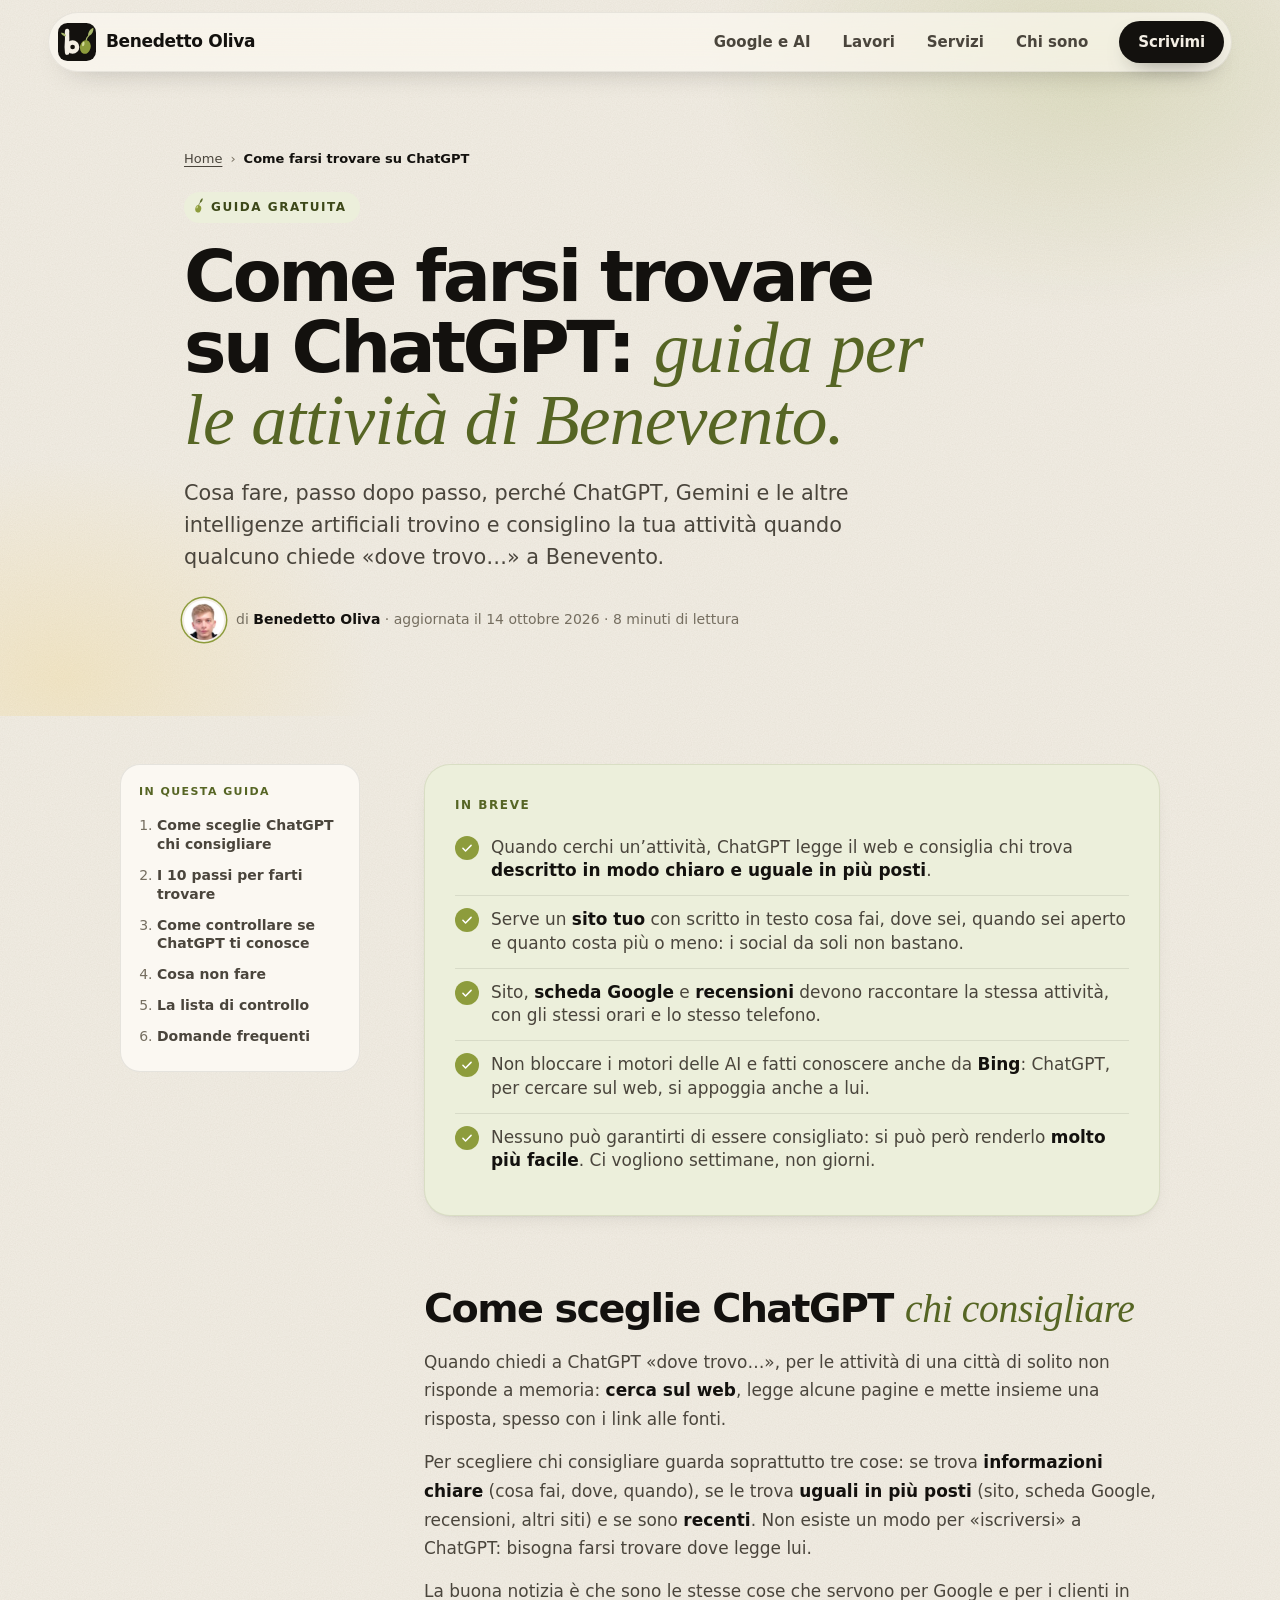
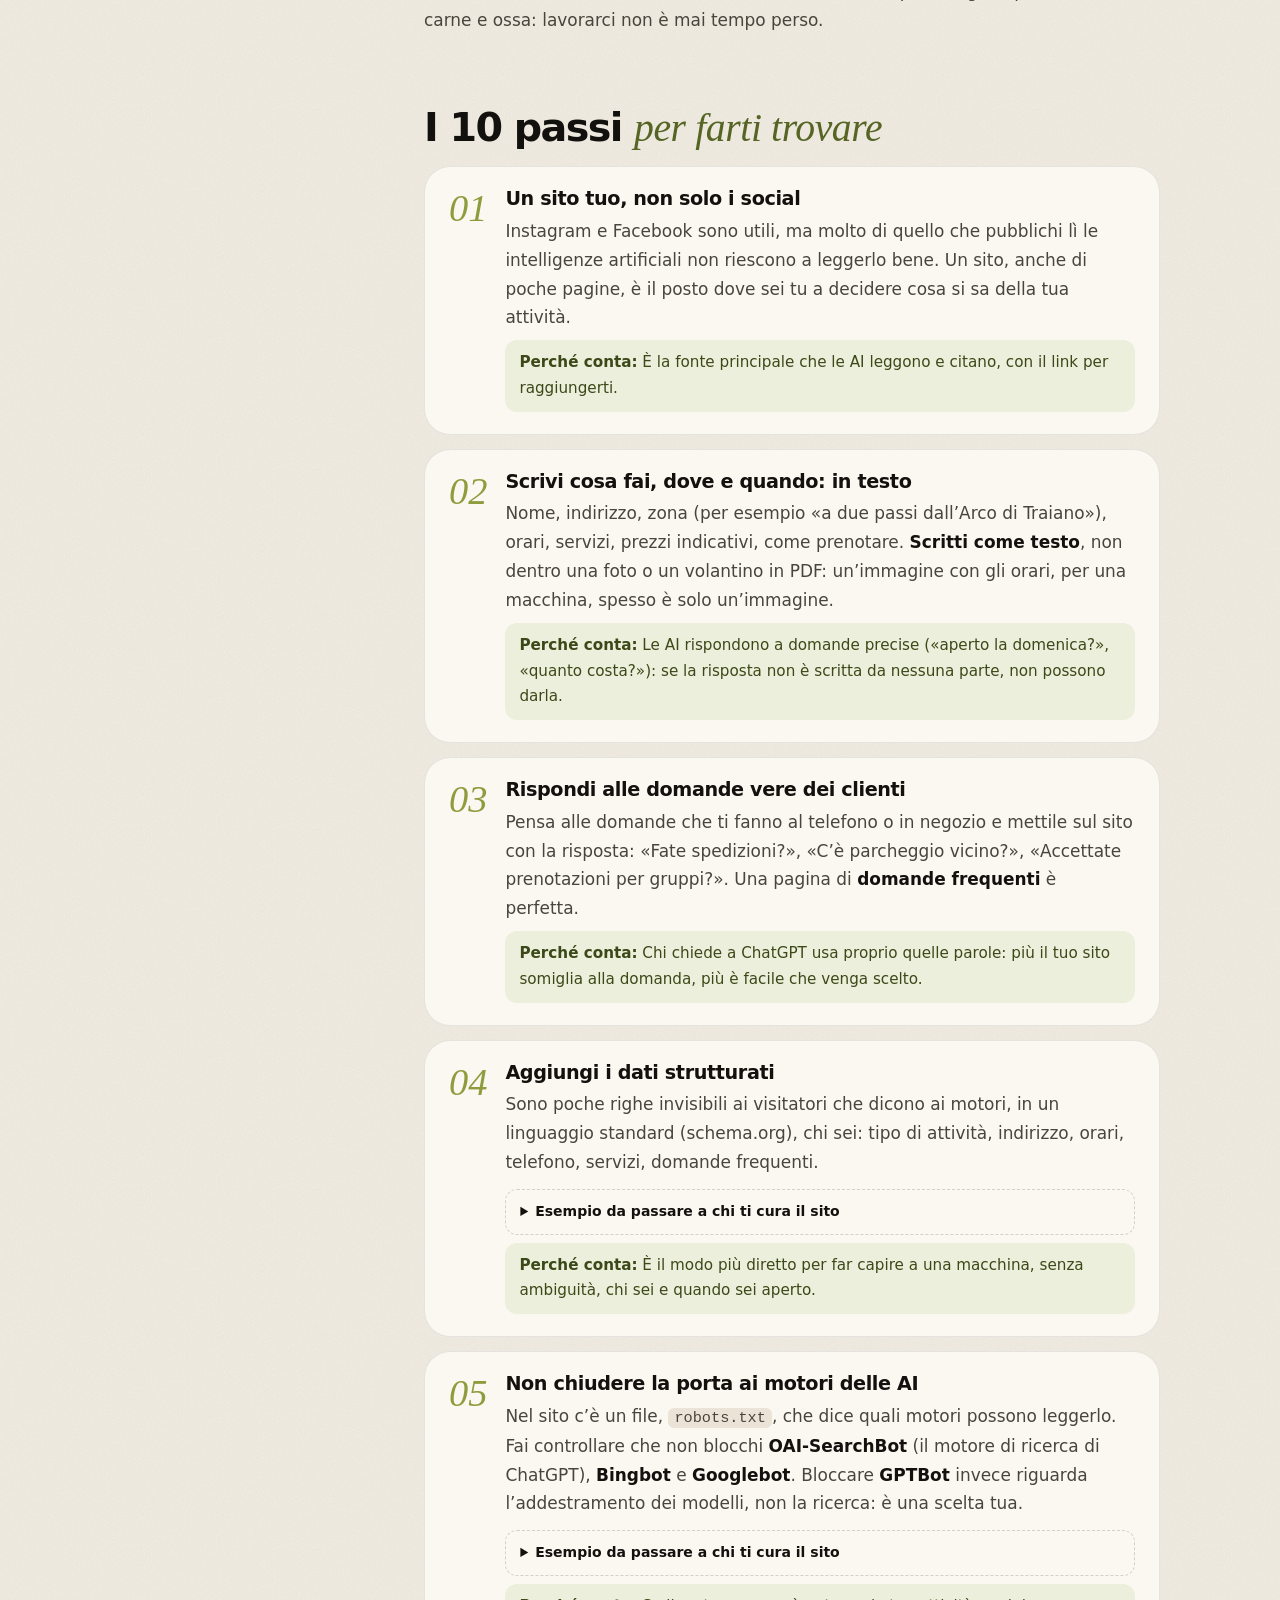
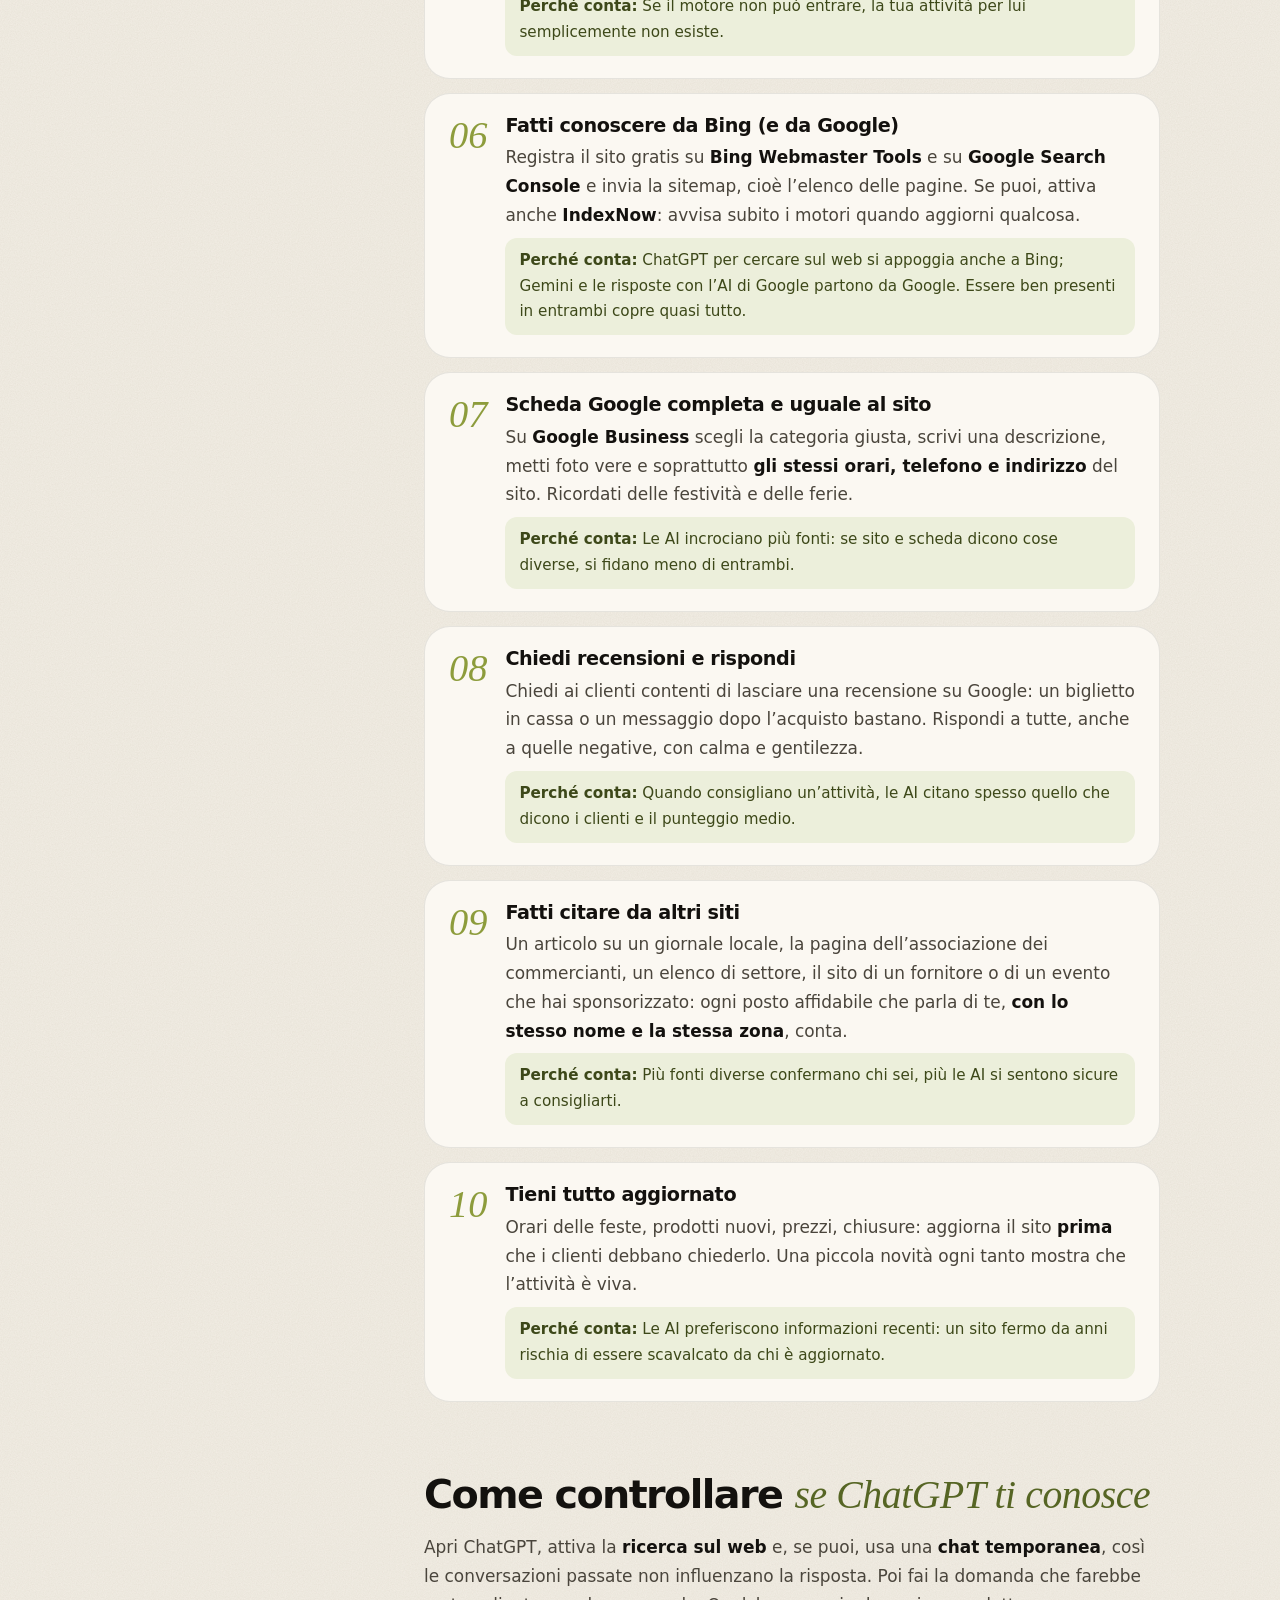
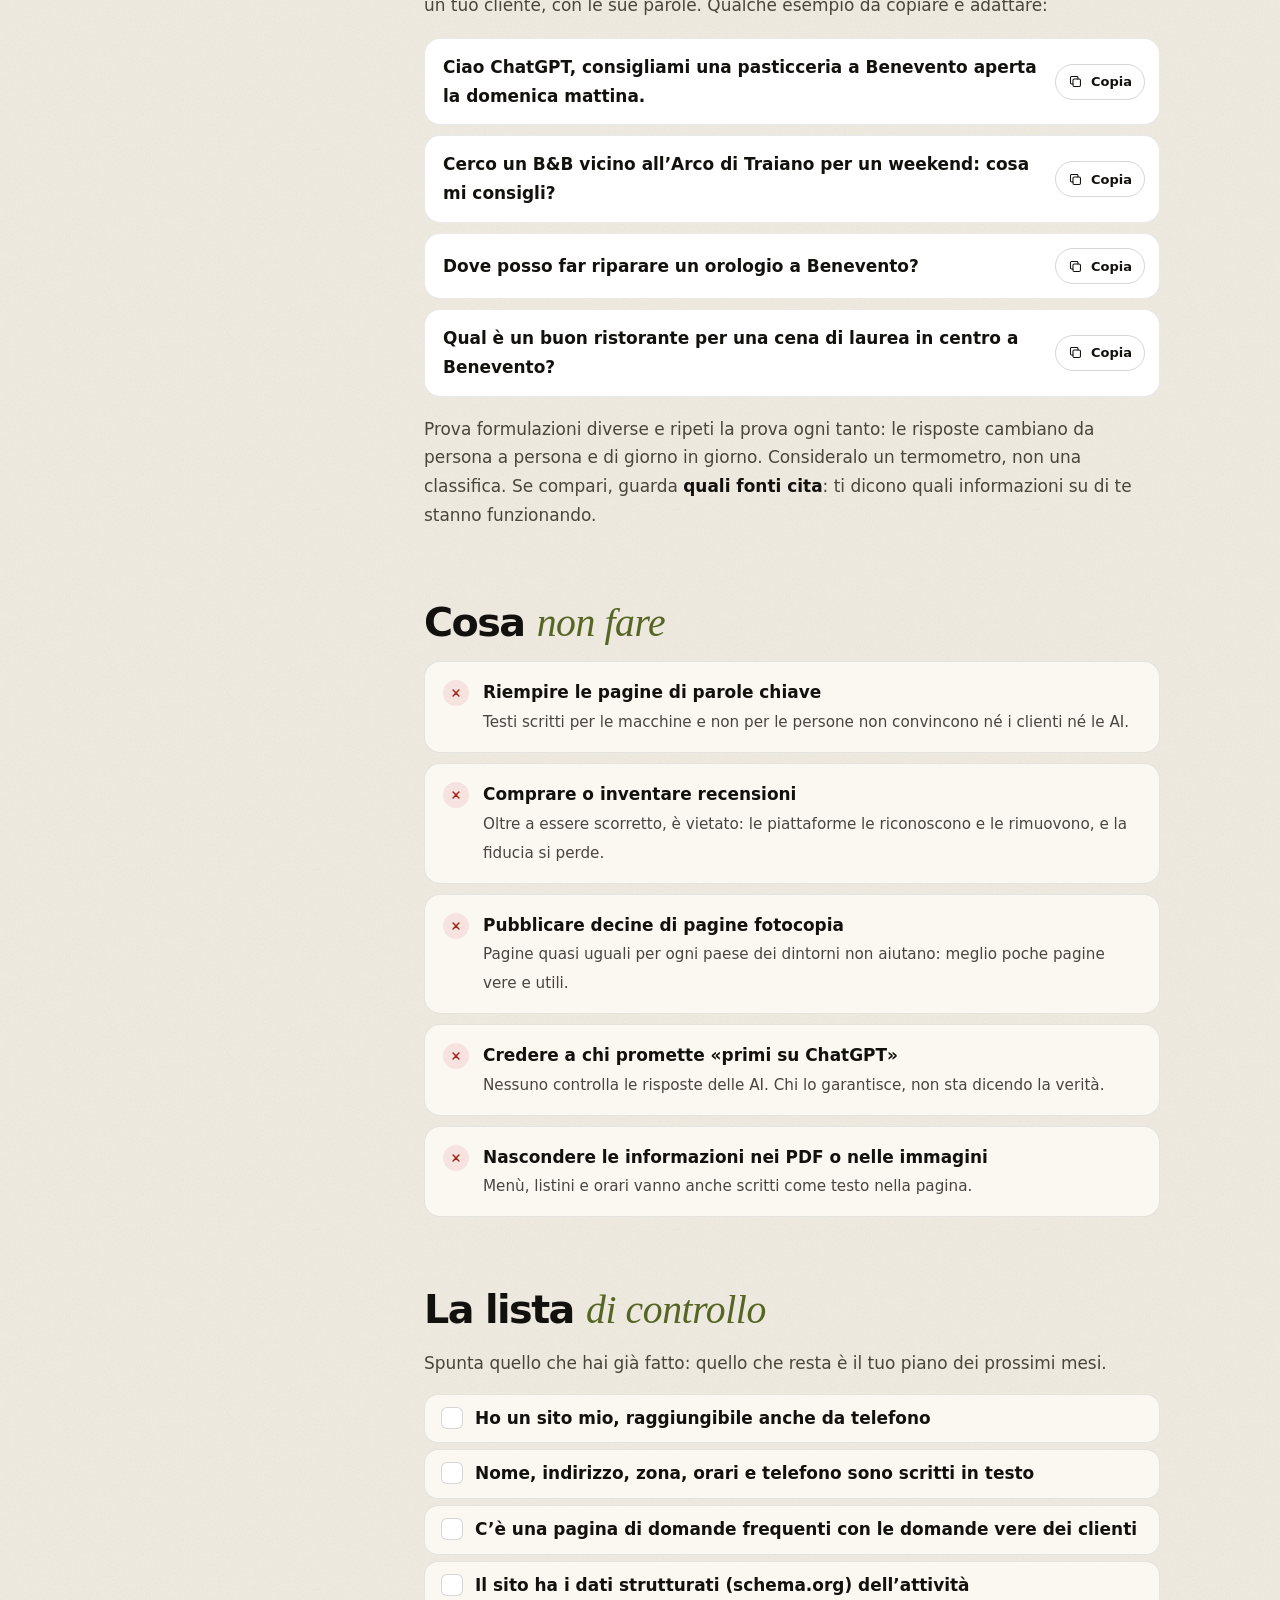
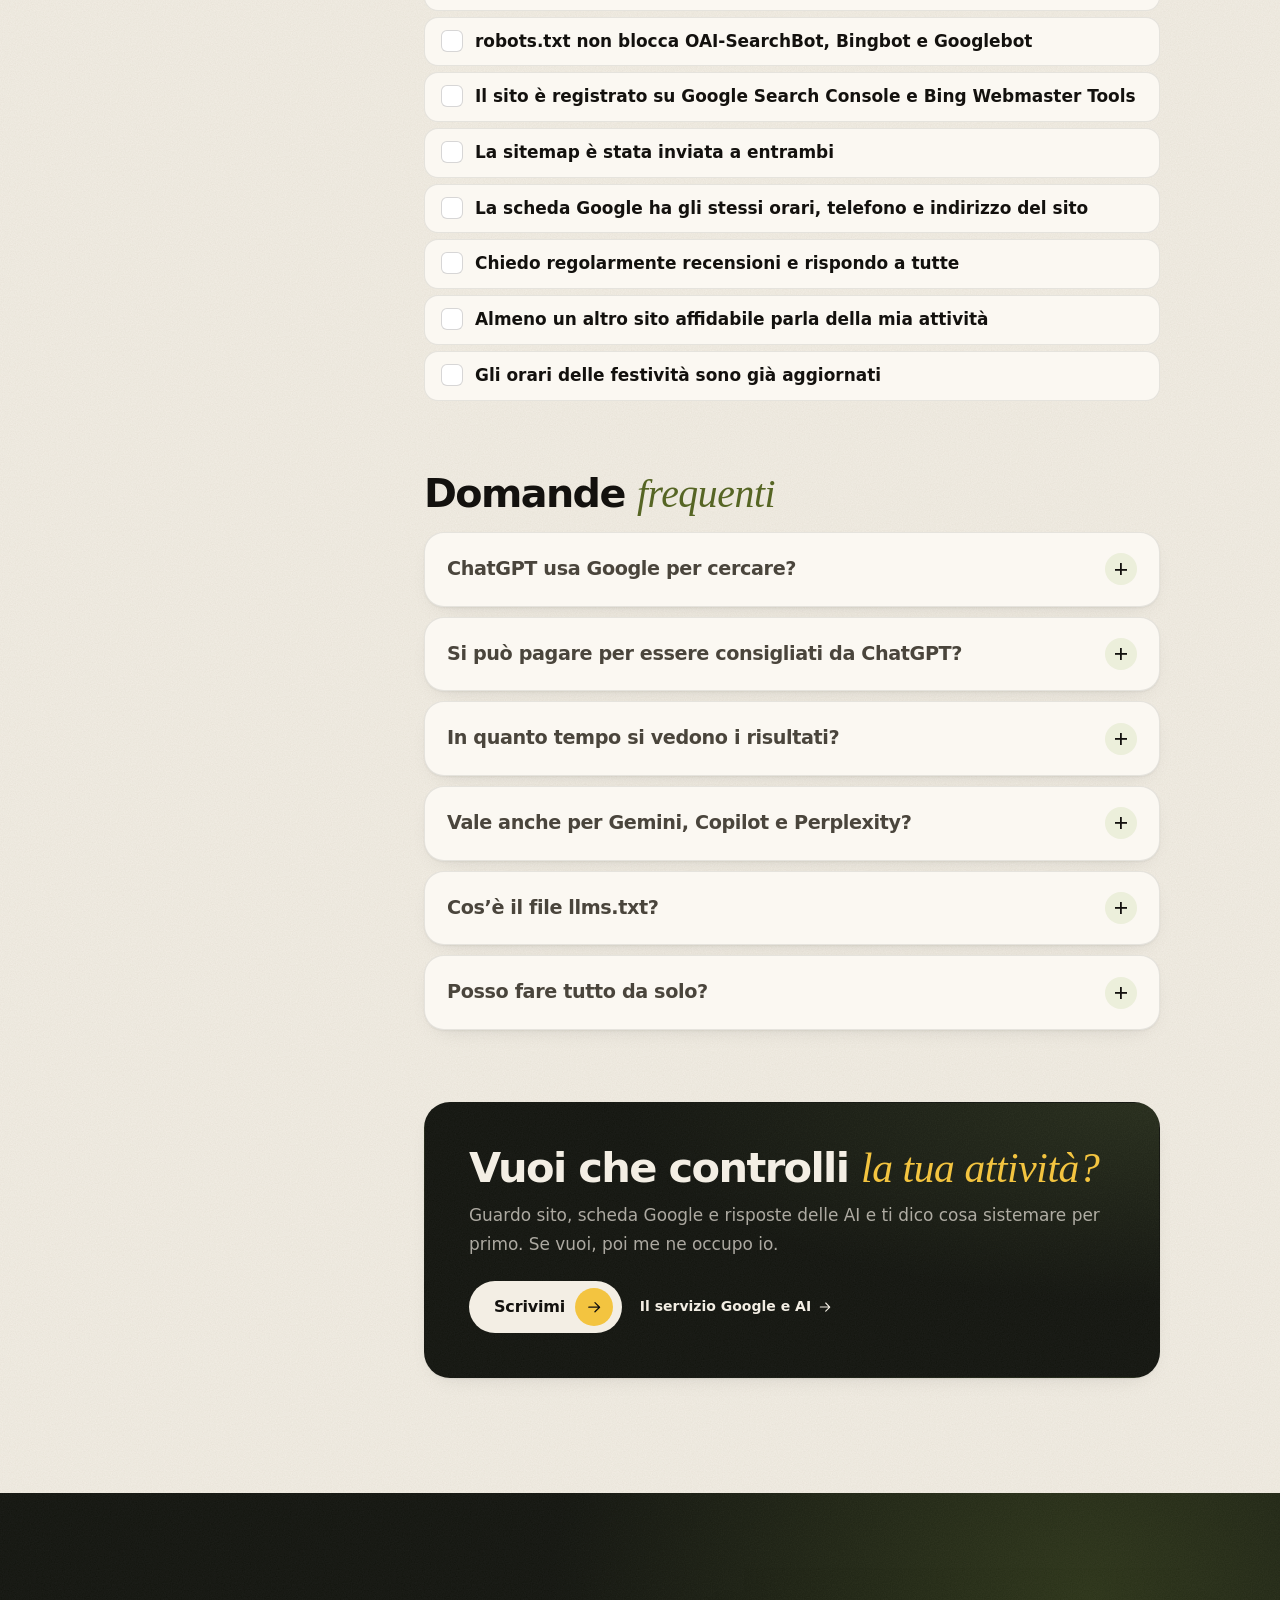
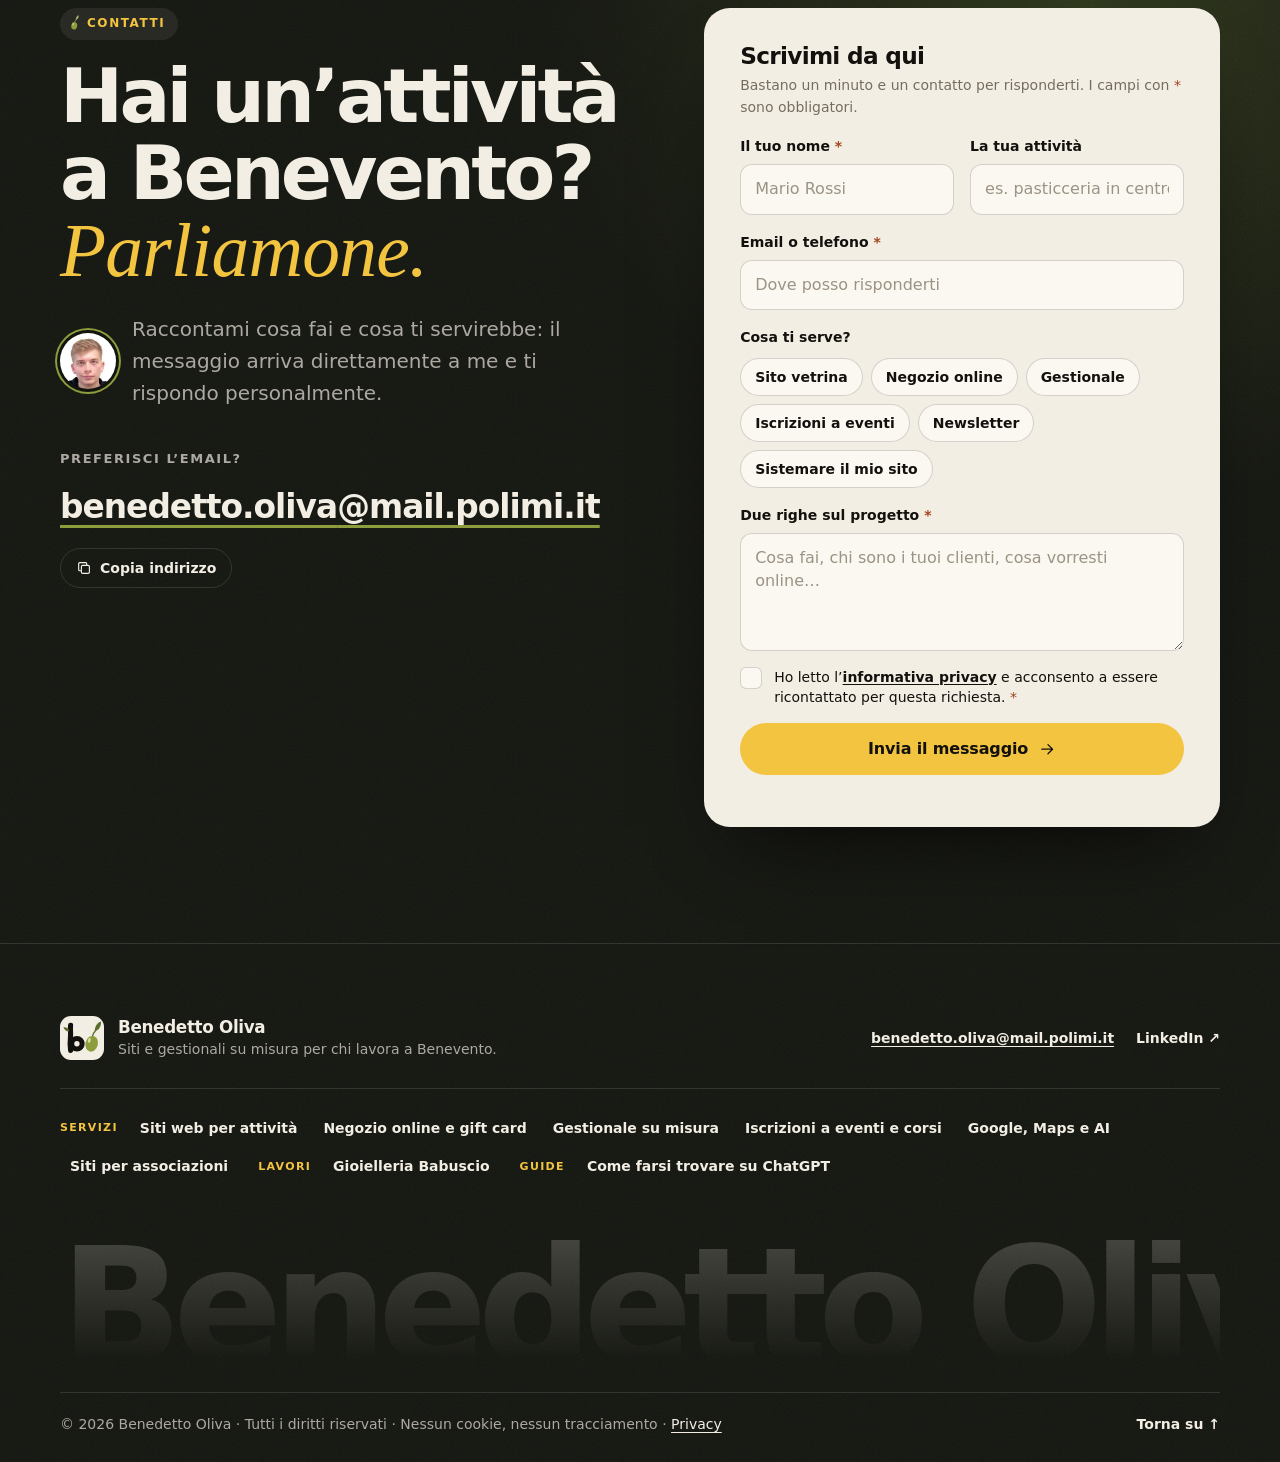
==== commit fe20e4d0: "Aggiorna portfolio" ====
--- a/guide/come-farsi-trovare-su-chatgpt/index.html
+++ b/guide/come-farsi-trovare-su-chatgpt/index.html
@@ -1,4 +1,4 @@
-<!doctype html> <!--! © 2026 Benedetto Oliva — tutti i diritti riservati. Codice, grafica e testi non possono essere copiati o riutilizzati senza autorizzazione scritta. --> <html lang="it"> <head> <meta charset="utf-8"> <meta name="viewport" content="width=device-width,initial-scale=1"> <meta name="author" content="Benedetto Oliva"> <meta name="copyright" content="© 2026 Benedetto Oliva"> <title>Come farsi trovare su ChatGPT: guida per le attività di Benevento (2026) | Benedetto Oliva</title> <meta name="description" content="Guida pratica per negozi, ristoranti, B&amp;B e studi di Benevento: come fare in modo che ChatGPT, Gemini e le altre intelligenze artificiali trovino e consiglino la tua attività. 10 passi, una lista di controllo e le domande da provare."> <link rel="canonical" href="https://bennoolivaa.github.io/guide/come-farsi-trovare-su-chatgpt/"> <meta name="robots" content="index, follow, max-image-preview:large, max-snippet:-1"> <meta name="theme-color" content="#f3eee4"> <meta property="og:type" content="website"> <meta property="og:locale" content="it_IT"> <meta property="og:url" content="https://bennoolivaa.github.io/guide/come-farsi-trovare-su-chatgpt/"> <meta property="og:title" content="Come farsi trovare su ChatGPT: guida per le attività di Benevento."> <meta property="og:description" content="Guida pratica per negozi, ristoranti, B&amp;B e studi di Benevento: come fare in modo che ChatGPT, Gemini e le altre intelligenze artificiali trovino e consiglino la tua attività. 10 passi, una lista di controllo e le domande da provare."> <meta property="og:image" content="https://bennoolivaa.github.io/og.jpg"> <meta property="og:image:width" content="1200"> <meta property="og:image:height" content="630"> <meta name="twitter:card" content="summary_large_image"> <link rel="icon" href="/favicon.svg" type="image/svg+xml"> <link rel="apple-touch-icon" href="/apple-touch-icon.png"> <link rel="preload" href="/assets/fonts/manrope-normal-latin.woff2" as="font" type="font/woff2" crossorigin> <link rel="stylesheet" href="/assets/css/site.css?v=23"> <script>document.documentElement.classList.add("js")</script> <script type="application/ld+json"> {"@context":"https://schema.org","@graph":[{"@type":"Article","@id":"https://bennoolivaa.github.io/guide/come-farsi-trovare-su-chatgpt/#guida","headline":"Come farsi trovare su ChatGPT: guida per le attività di Benevento.","description":"Guida pratica per negozi, ristoranti, B&B e studi di Benevento: come fare in modo che ChatGPT, Gemini e le altre intelligenze artificiali trovino e consiglino la tua attività. 10 passi, una lista di controllo e le domande da provare.","url":"https://bennoolivaa.github.io/guide/come-farsi-trovare-su-chatgpt/","mainEntityOfPage":"https://bennoolivaa.github.io/guide/come-farsi-trovare-su-chatgpt/","inLanguage":"it-IT","datePublished":"2026-10-14","dateModified":"2026-10-14","author":{"@type":"Person","@id":"https://bennoolivaa.github.io/#benedetto","name":"Benedetto Oliva","url":"https://bennoolivaa.github.io/"},"publisher":{"@type":"Person","@id":"https://bennoolivaa.github.io/#benedetto","name":"Benedetto Oliva","url":"https://bennoolivaa.github.io/"},"image":"https://bennoolivaa.github.io/og.jpg","wordCount":1560,"about":["ChatGPT","SEO locale","Intelligenza artificiale","Benevento"]},{"@type":"BreadcrumbList","itemListElement":[{"@type":"ListItem","position":1,"name":"Home","item":"https://bennoolivaa.github.io/"},{"@type":"ListItem","position":2,"name":"Come farsi trovare su ChatGPT","item":"https://bennoolivaa.github.io/guide/come-farsi-trovare-su-chatgpt/"}]},{"@type":"FAQPage","@id":"https://bennoolivaa.github.io/guide/come-farsi-trovare-su-chatgpt/#domande","mainEntity":[{"@type":"Question","name":"ChatGPT usa Google per cercare?","acceptedAnswer":{"@type":"Answer","text":"Per cercare sul web ChatGPT si appoggia anche a Bing e a un proprio motore (OAI-SearchBot). Per questo conviene essere ben presenti su Bing, non solo su Google. Gemini e le risposte con l’AI di Google invece partono da Google."}},{"@type":"Question","name":"Si può pagare per essere consigliati da ChatGPT?","acceptedAnswer":{"@type":"Answer","text":"Per essere citati nelle risposte non serve pubblicità: contano le informazioni che le AI trovano su di te, sul tuo sito e in giro per il web."}},{"@type":"Question","name":"In quanto tempo si vedono i risultati?","acceptedAnswer":{"@type":"Answer","text":"I motori leggono le pagine nuove in qualche giorno o settimana; perché un’attività venga consigliata con regolarità servono di solito mesi di informazioni coerenti e di recensioni."}},{"@type":"Question","name":"Vale anche per Gemini, Copilot e Perplexity?","acceptedAnswer":{"@type":"Answer","text":"Sì: funzionano in modo simile. Leggono il web, incrociano più fonti e consigliano chi è descritto in modo chiaro e coerente. Gemini si basa su Google, Copilot su Bing, Perplexity anche su un proprio motore."}},{"@type":"Question","name":"Cos’è il file llms.txt?","acceptedAnswer":{"@type":"Answer","text":"È una proposta recente: un file di testo che riassume il sito per le intelligenze artificiali. Non tutte lo usano ancora in modo ufficiale, ma aggiungerlo costa poco e non fa danni."}},{"@type":"Question","name":"Posso fare tutto da solo?","acceptedAnswer":{"@type":"Answer","text":"Molti passi sì: scheda Google, recensioni, testi, orari. Dati strutturati, robots.txt, Search Console e IndexNow richiedono un po’ di pratica tecnica: se vuoi, me ne occupo io."}}]}]} </script> </head> <body class="pagina"> <svg width="0" height="0" style="position:absolute" aria-hidden="true"> <defs> <symbol id="logo" viewBox="0 0 64 64"><rect width="64" height="64" rx="16" fill="var(--l-bg)"/><path d="M15.4 13.4c-.8 6.4.6 10.6-.2 17.2-.6 5.4-.6 13 .2 19.4" fill="none" stroke="var(--l-b)" stroke-linecap="round" stroke-width="7.4"/><path d="M12.6 22.6C9.4 22.4 6.2 20 5 16.4c3.6-.6 6.8 1.2 8.4 4.2Z" fill="var(--l-f)"/><circle cx="24.6" cy="40.4" r="7.6" fill="none" stroke="var(--l-b)" stroke-width="7.4"/><path d="M47.4 29.2c.6-3 1.9-5.4 3.9-7.4" fill="none" stroke="var(--l-f)" stroke-width="2" stroke-linecap="round"/><path d="M50.6 22.6C50.2 15.2 54.4 9.6 59.6 8c.6 6.8-3 12.4-9 14.6Z" fill="var(--l-f)"/><ellipse cx="46" cy="40.4" rx="9" ry="11.6" transform="rotate(14 46 40.4)" fill="var(--l-o)"/><ellipse cx="42.6" cy="35.4" rx="2" ry="3.8" transform="rotate(14 42.6 35.4)" fill="var(--l-h)"/></symbol> <symbol id="i-arrow" viewBox="0 0 24 24"><path d="M5 12h14M13 6l6 6-6 6"/></symbol> <symbol id="i-down" viewBox="0 0 24 24"><path d="M12 5v14M6 13l6 6 6-6"/></symbol> <symbol id="i-store" viewBox="0 0 24 24"><path d="M4 9.5 5.5 4h13L20 9.5M4 9.5h16M4 9.5a2.7 2.7 0 0 0 5.3 0 2.7 2.7 0 0 0 5.4 0 2.7 2.7 0 0 0 5.3 0M5.5 12v8h13v-8M10 20v-5h4v5"/></symbol> <symbol id="i-bag" viewBox="0 0 24 24"><path d="M5 8h14l-1 12H6L5 8Z"/><path d="M9 10V7a3 3 0 0 1 6 0v3"/></symbol> <symbol id="i-gift" viewBox="0 0 24 24"><path d="M4 10h16v10H4zM3 7h18v3H3zM12 7v13M12 7c-1.5-3-5-3.5-5-1.2C7 7 9 7 12 7Zm0 0c1.5-3 5-3.5 5-1.2C17 7 15 7 12 7Z"/></symbol> <symbol id="i-panel" viewBox="0 0 24 24"><rect x="3" y="4" width="18" height="16" rx="2"/><path d="M3 9h18M8 13h3M8 16h6M15 13h1"/></symbol> <symbol id="i-send" viewBox="0 0 24 24"><path d="M21 4 3 11l6.5 2.5L12 20l3-5.5L21 4ZM9.5 13.5 21 4"/></symbol> <symbol id="i-calendar" viewBox="0 0 24 24"><rect x="3.5" y="5" width="17" height="15" rx="2"/><path d="M3.5 10h17M8 3v4M16 3v4M8 14h2M14 14h2M8 17h2"/></symbol> <symbol id="i-mail" viewBox="0 0 24 24"><rect x="3" y="5" width="18" height="14" rx="2"/><path d="m4 7 8 6 8-6"/></symbol> <symbol id="i-shield" viewBox="0 0 24 24"><path d="M12 3 5 6v5c0 4.5 3 8 7 10 4-2 7-5.5 7-10V6l-7-3Z"/><path d="m9 12 2 2 4-4"/></symbol> <symbol id="i-clock" viewBox="0 0 24 24"><circle cx="12" cy="12" r="8.5"/><path d="M12 7.5V12l3 2"/></symbol> <symbol id="i-book" viewBox="0 0 24 24"><path d="M4 5.5C6.5 4.5 9.5 4.5 12 6c2.5-1.5 5.5-1.5 8-.5V19c-2.5-1-5.5-1-8 .5-2.5-1.5-5.5-1.5-8-.5V5.5ZM12 6v13.5"/></symbol> <symbol id="i-star" viewBox="0 0 24 24"><path d="m12 4 2.4 5 5.4.6-4 3.7 1.1 5.4L12 16l-4.9 2.7 1.1-5.4-4-3.7 5.4-.6L12 4Z"/></symbol> <symbol id="i-pin" viewBox="0 0 24 24"><path d="M12 21s-6.5-5.6-6.5-11a6.5 6.5 0 0 1 13 0C18.5 15.4 12 21 12 21Z"/><circle cx="12" cy="10" r="2.3"/></symbol> <symbol id="i-wrench" viewBox="0 0 24 24"><path d="M14.5 5.5a4 4 0 0 0 4.9 5L12 18a2.1 2.1 0 1 1-3-3l7.5-7.4a4 4 0 0 0-2-2.1ZM19 5l-2.5 2.5"/></symbol> <symbol id="i-copy" viewBox="0 0 24 24"><rect x="8" y="8" width="12" height="12" rx="2"/><path d="M16 8V5.5A1.5 1.5 0 0 0 14.5 4h-9A1.5 1.5 0 0 0 4 5.5v9A1.5 1.5 0 0 0 5.5 16H8"/></symbol> <symbol id="i-openai" viewBox="0 0 24 24"><path fill="currentColor" stroke="none" d="M22.2819 9.8211a5.9847 5.9847 0 0 0-.5157-4.9108 6.0462 6.0462 0 0 0-6.5098-2.9A6.0651 6.0651 0 0 0 4.9807 4.1818a5.9847 5.9847 0 0 0-3.9977 2.9 6.0462 6.0462 0 0 0 .7427 7.0966 5.98 5.98 0 0 0 .511 4.9107 6.051 6.051 0 0 0 6.5146 2.9001A5.9847 5.9847 0 0 0 13.2599 24a6.0557 6.0557 0 0 0 5.7718-4.2058 5.9894 5.9894 0 0 0 3.9977-2.9001 6.0557 6.0557 0 0 0-.7475-7.0729zm-9.022 12.6081a4.4755 4.4755 0 0 1-2.8764-1.0408l.1419-.0804 4.7783-2.7582a.7948.7948 0 0 0 .3927-.6813v-6.7369l2.02 1.1686a.071.071 0 0 1 .038.052v5.5826a4.504 4.504 0 0 1-4.4945 4.4944zm-9.6607-4.1254a4.4708 4.4708 0 0 1-.5346-3.0137l.142.0852 4.783 2.7582a.7712.7712 0 0 0 .7806 0l5.8428-3.3685v2.3324a.0804.0804 0 0 1-.0332.0615L9.74 19.9502a4.4992 4.4992 0 0 1-6.1408-1.6464zM2.3408 7.8956a4.485 4.485 0 0 1 2.3655-1.9728V11.6a.7664.7664 0 0 0 .3879.6765l5.8144 3.3543-2.0201 1.1685a.0757.0757 0 0 1-.071 0l-4.8303-2.7865A4.504 4.504 0 0 1 2.3408 7.872zm16.5963 3.8558L13.1038 8.364 15.1192 7.2a.0757.0757 0 0 1 .071 0l4.8303 2.7913a4.4944 4.4944 0 0 1-.6765 8.1042v-5.6772a.79.79 0 0 0-.407-.667zm2.0107-3.0231l-.142-.0852-4.7735-2.7818a.7759.7759 0 0 0-.7854 0L9.409 9.2297V6.8974a.0662.0662 0 0 1 .0284-.0615l4.8303-2.7866a4.4992 4.4992 0 0 1 6.6802 4.66zM8.3065 12.863l-2.02-1.1638a.0804.0804 0 0 1-.038-.0567V6.0742a4.4992 4.4992 0 0 1 7.3757-3.4537l-.142.0805L8.704 5.459a.7948.7948 0 0 0-.3927.6813zm1.0976-2.3654l2.602-1.4998 2.6069 1.4998v2.9994l-2.5974 1.4997-2.6067-1.4997Z"/></symbol> <symbol id="i-x" viewBox="0 0 24 24"><path d="M7 7l10 10M17 7 7 17"/></symbol> <symbol id="i-check" viewBox="0 0 24 24"><path d="m5 12.5 4.5 4.5L19 7.5"/></symbol> <symbol id="i-camera" viewBox="0 0 24 24"><path d="M4 8h3l1.5-2.5h7L17 8h3v11H4V8Z"/><circle cx="12" cy="13" r="3.3"/></symbol> </defs> </svg> <a class="skip" href="#main">Vai al contenuto</a> <header class="top" id="top"> <div class="top-pill"> <a class="brand" href="/" aria-label="Benedetto Oliva, home"><svg class="logo" aria-hidden="true"><use href="#logo"/></svg><span class="brand-name">Benedetto Oliva</span></a> <nav class="nav" aria-label="Sezioni"><a href="/servizi/visibilita-google-ai/">Google e AI</a><a href="/#lavori">Lavori</a><a href="/#servizi">Servizi</a><a href="/#chi-sono">Chi sono</a></nav> <a class="btn btn-sm btn-ink top-cta" href="#contatti">Scrivimi</a> <span class="top-progress" aria-hidden="true"></span> <button class="menu-btn" type="button" aria-expanded="false" aria-controls="menu" aria-label="Apri il menu"><span></span><span></span></button> </div> <nav class="menu" id="menu" aria-label="Menu" hidden><a href="/servizi/visibilita-google-ai/">Google e AI <svg class="ic" aria-hidden="true"><use href="#i-arrow"/></svg></a><a href="/#lavori">Lavori <svg class="ic" aria-hidden="true"><use href="#i-arrow"/></svg></a><a href="/#servizi">Servizi <svg class="ic" aria-hidden="true"><use href="#i-arrow"/></svg></a><a href="/#chi-sono">Chi sono <svg class="ic" aria-hidden="true"><use href="#i-arrow"/></svg></a><a class="menu-cta" href="#contatti">Scrivimi <svg class="ic" aria-hidden="true"><use href="#i-arrow"/></svg></a></nav> </header> <main id="main"> <section class="pagina-hero guida-hero"> <div class="wrap guida-wrap"> <nav class="crumbs" aria-label="Percorso"><a href="/">Home</a><span aria-hidden="true">›</span><span aria-current="page">Come farsi trovare su ChatGPT</span></nav> <p class="eyebrow reveal">Guida gratuita</p> <h1 class="reveal">Come farsi trovare su ChatGPT: <em>guida per le attività di Benevento.</em></h1> <p class="lead reveal">Cosa fare, passo dopo passo, perché ChatGPT, Gemini e le altre intelligenze artificiali trovino e consiglino la tua attività quando qualcuno chiede «dove trovo…» a Benevento.</p> <p class="guida-meta reveal"><img class="avatar" src="/assets/img/benedetto-avatar-96.webp" srcset="/assets/img/benedetto-avatar-96.webp, /assets/img/benedetto-avatar-192.webp 2x" width="40" height="40" alt=""><span>di <b>Benedetto Oliva</b> · aggiornata il <time datetime="2026-10-14">14 ottobre 2026</time> · 8 minuti di lettura</span></p> </div> </section> <section class="section guida-corpo" aria-label="Guida"> <div class="wrap guida-layout"> <nav class="guida-indice" aria-label="In questa guida"><p>In questa guida</p><ol><li><a href="#come-sceglie">Come sceglie ChatGPT chi consigliare</a></li><li><a href="#dieci-passi">I 10 passi per farti trovare</a></li><li><a href="#controllare">Come controllare se ChatGPT ti conosce</a></li><li><a href="#cosa-non-fare">Cosa non fare</a></li><li><a href="#lista">La lista di controllo</a></li><li><a href="#domande">Domande frequenti</a></li></ol></nav> <article class="guida-testo"> <div class="tile tile-olive in-breve reveal"><p class="ottieni-t">In breve</p><ul class="check-list"><li><svg class="ic" aria-hidden="true"><use href="#i-check"/></svg><span>Quando cerchi un’attività, ChatGPT legge il web e consiglia chi trova <b>descritto in modo chiaro e uguale in più posti</b>.</span></li><li><svg class="ic" aria-hidden="true"><use href="#i-check"/></svg><span>Serve un <b>sito tuo</b> con scritto in testo cosa fai, dove sei, quando sei aperto e quanto costa più o meno: i social da soli non bastano.</span></li><li><svg class="ic" aria-hidden="true"><use href="#i-check"/></svg><span>Sito, <b>scheda Google</b> e <b>recensioni</b> devono raccontare la stessa attività, con gli stessi orari e lo stesso telefono.</span></li><li><svg class="ic" aria-hidden="true"><use href="#i-check"/></svg><span>Non bloccare i motori delle AI e fatti conoscere anche da <b>Bing</b>: ChatGPT, per cercare sul web, si appoggia anche a lui.</span></li><li><svg class="ic" aria-hidden="true"><use href="#i-check"/></svg><span>Nessuno può garantirti di essere consigliato: si può però renderlo <b>molto più facile</b>. Ci vogliono settimane, non giorni.</span></li></ul></div> <h2 id="come-sceglie">Come sceglie ChatGPT <em>chi consigliare</em></h2> <p>Quando chiedi a ChatGPT «dove trovo…», per le attività di una città di solito non risponde a memoria: <b>cerca sul web</b>, legge alcune pagine e mette insieme una risposta, spesso con i link alle fonti.</p> <p>Per scegliere chi consigliare guarda soprattutto tre cose: se trova <b>informazioni chiare</b> (cosa fai, dove, quando), se le trova <b>uguali in più posti</b> (sito, scheda Google, recensioni, altri siti) e se sono <b>recenti</b>. Non esiste un modo per «iscriversi» a ChatGPT: bisogna farsi trovare dove legge lui.</p> <p>La buona notizia è che sono le stesse cose che servono per Google e per i clienti in carne e ossa: lavorarci non è mai tempo perso.</p> <h2 id="dieci-passi">I 10 passi <em>per farti trovare</em></h2> <ol class="passi"><li class="passo reveal" id="passo-1"><span class="passo-n">01</span><div><h3>Un sito tuo, non solo i social</h3><p>Instagram e Facebook sono utili, ma molto di quello che pubblichi lì le intelligenze artificiali non riescono a leggerlo bene. Un sito, anche di poche pagine, è il posto dove sei tu a decidere cosa si sa della tua attività.</p> <p class="perche"><b>Perché conta:</b> È la fonte principale che le AI leggono e citano, con il link per raggiungerti.</p></div></li><li class="passo reveal" id="passo-2"><span class="passo-n">02</span><div><h3>Scrivi cosa fai, dove e quando: in testo</h3><p>Nome, indirizzo, zona (per esempio «a due passi dall’Arco di Traiano»), orari, servizi, prezzi indicativi, come prenotare. <b>Scritti come testo</b>, non dentro una foto o un volantino in PDF: un’immagine con gli orari, per una macchina, spesso è solo un’immagine.</p> <p class="perche"><b>Perché conta:</b> Le AI rispondono a domande precise («aperto la domenica?», «quanto costa?»): se la risposta non è scritta da nessuna parte, non possono darla.</p></div></li><li class="passo reveal" id="passo-3"><span class="passo-n">03</span><div><h3>Rispondi alle domande vere dei clienti</h3><p>Pensa alle domande che ti fanno al telefono o in negozio e mettile sul sito con la risposta: «Fate spedizioni?», «C’è parcheggio vicino?», «Accettate prenotazioni per gruppi?». Una pagina di <b>domande frequenti</b> è perfetta.</p> <p class="perche"><b>Perché conta:</b> Chi chiede a ChatGPT usa proprio quelle parole: più il tuo sito somiglia alla domanda, più è facile che venga scelto.</p></div></li><li class="passo reveal" id="passo-4"><span class="passo-n">04</span><div><h3>Aggiungi i dati strutturati</h3><p>Sono poche righe invisibili ai visitatori che dicono ai motori, in un linguaggio standard (schema.org), chi sei: tipo di attività, indirizzo, orari, telefono, servizi, domande frequenti.</p><details class="tecnico"><summary>Esempio da passare a chi ti cura il sito</summary><pre><code>&lt;script type="application/ld+json"&gt;
+<!doctype html> <!--! © 2026 Benedetto Oliva — tutti i diritti riservati. Codice, grafica e testi non possono essere copiati o riutilizzati senza autorizzazione scritta. --> <html lang="it"> <head> <meta charset="utf-8"> <meta name="viewport" content="width=device-width,initial-scale=1"> <meta name="author" content="Benedetto Oliva"> <meta name="copyright" content="© 2026 Benedetto Oliva"> <title>Come farsi trovare su ChatGPT: guida per le attività di Benevento (2026) | Benedetto Oliva</title> <meta name="description" content="Guida pratica per negozi, ristoranti, B&amp;B e studi di Benevento: come fare in modo che ChatGPT, Gemini e le altre intelligenze artificiali trovino e consiglino la tua attività. 10 passi, una lista di controllo e le domande da provare."> <link rel="canonical" href="https://bennoolivaa.github.io/guide/come-farsi-trovare-su-chatgpt/"> <meta name="robots" content="index, follow, max-image-preview:large, max-snippet:-1"> <meta name="theme-color" content="#f3eee4"> <meta property="og:type" content="website"> <meta property="og:locale" content="it_IT"> <meta property="og:url" content="https://bennoolivaa.github.io/guide/come-farsi-trovare-su-chatgpt/"> <meta property="og:title" content="Come farsi trovare su ChatGPT: guida per le attività di Benevento."> <meta property="og:description" content="Guida pratica per negozi, ristoranti, B&amp;B e studi di Benevento: come fare in modo che ChatGPT, Gemini e le altre intelligenze artificiali trovino e consiglino la tua attività. 10 passi, una lista di controllo e le domande da provare."> <meta property="og:image" content="https://bennoolivaa.github.io/og.jpg"> <meta property="og:image:width" content="1200"> <meta property="og:image:height" content="630"> <meta name="twitter:card" content="summary_large_image"> <link rel="icon" href="/favicon.svg" type="image/svg+xml"> <link rel="apple-touch-icon" href="/apple-touch-icon.png"> <link rel="preload" href="/assets/fonts/manrope-normal-latin.woff2" as="font" type="font/woff2" crossorigin> <link rel="stylesheet" href="/assets/css/site.css?v=24"> <script>document.documentElement.classList.add("js")</script> <script type="application/ld+json"> {"@context":"https://schema.org","@graph":[{"@type":"Article","@id":"https://bennoolivaa.github.io/guide/come-farsi-trovare-su-chatgpt/#guida","headline":"Come farsi trovare su ChatGPT: guida per le attività di Benevento.","description":"Guida pratica per negozi, ristoranti, B&B e studi di Benevento: come fare in modo che ChatGPT, Gemini e le altre intelligenze artificiali trovino e consiglino la tua attività. 10 passi, una lista di controllo e le domande da provare.","url":"https://bennoolivaa.github.io/guide/come-farsi-trovare-su-chatgpt/","mainEntityOfPage":"https://bennoolivaa.github.io/guide/come-farsi-trovare-su-chatgpt/","inLanguage":"it-IT","datePublished":"2026-10-14","dateModified":"2026-10-14","author":{"@type":"Person","@id":"https://bennoolivaa.github.io/#benedetto","name":"Benedetto Oliva","url":"https://bennoolivaa.github.io/"},"publisher":{"@type":"Person","@id":"https://bennoolivaa.github.io/#benedetto","name":"Benedetto Oliva","url":"https://bennoolivaa.github.io/"},"image":"https://bennoolivaa.github.io/og.jpg","wordCount":1560,"about":["ChatGPT","SEO locale","Intelligenza artificiale","Benevento"]},{"@type":"BreadcrumbList","itemListElement":[{"@type":"ListItem","position":1,"name":"Home","item":"https://bennoolivaa.github.io/"},{"@type":"ListItem","position":2,"name":"Come farsi trovare su ChatGPT","item":"https://bennoolivaa.github.io/guide/come-farsi-trovare-su-chatgpt/"}]},{"@type":"FAQPage","@id":"https://bennoolivaa.github.io/guide/come-farsi-trovare-su-chatgpt/#domande","mainEntity":[{"@type":"Question","name":"ChatGPT usa Google per cercare?","acceptedAnswer":{"@type":"Answer","text":"Per cercare sul web ChatGPT si appoggia anche a Bing e a un proprio motore (OAI-SearchBot). Per questo conviene essere ben presenti su Bing, non solo su Google. Gemini e le risposte con l’AI di Google invece partono da Google."}},{"@type":"Question","name":"Si può pagare per essere consigliati da ChatGPT?","acceptedAnswer":{"@type":"Answer","text":"Per essere citati nelle risposte non serve pubblicità: contano le informazioni che le AI trovano su di te, sul tuo sito e in giro per il web."}},{"@type":"Question","name":"In quanto tempo si vedono i risultati?","acceptedAnswer":{"@type":"Answer","text":"I motori leggono le pagine nuove in qualche giorno o settimana; perché un’attività venga consigliata con regolarità servono di solito mesi di informazioni coerenti e di recensioni."}},{"@type":"Question","name":"Vale anche per Gemini, Copilot e Perplexity?","acceptedAnswer":{"@type":"Answer","text":"Sì: funzionano in modo simile. Leggono il web, incrociano più fonti e consigliano chi è descritto in modo chiaro e coerente. Gemini si basa su Google, Copilot su Bing, Perplexity anche su un proprio motore."}},{"@type":"Question","name":"Cos’è il file llms.txt?","acceptedAnswer":{"@type":"Answer","text":"È una proposta recente: un file di testo che riassume il sito per le intelligenze artificiali. Non tutte lo usano ancora in modo ufficiale, ma aggiungerlo costa poco e non fa danni."}},{"@type":"Question","name":"Posso fare tutto da solo?","acceptedAnswer":{"@type":"Answer","text":"Molti passi sì: scheda Google, recensioni, testi, orari. Dati strutturati, robots.txt, Search Console e IndexNow richiedono un po’ di pratica tecnica: se vuoi, me ne occupo io."}}]}]} </script> </head> <body class="pagina"> <svg width="0" height="0" style="position:absolute" aria-hidden="true"> <defs> <symbol id="logo" viewBox="0 0 64 64"><rect width="64" height="64" rx="16" fill="var(--l-bg)"/><path d="M15.4 13.4c-.8 6.4.6 10.6-.2 17.2-.6 5.4-.6 13 .2 19.4" fill="none" stroke="var(--l-b)" stroke-linecap="round" stroke-width="7.4"/><path d="M12.6 22.6C9.4 22.4 6.2 20 5 16.4c3.6-.6 6.8 1.2 8.4 4.2Z" fill="var(--l-f)"/><circle cx="24.6" cy="40.4" r="7.6" fill="none" stroke="var(--l-b)" stroke-width="7.4"/><path d="M47.4 29.2c.6-3 1.9-5.4 3.9-7.4" fill="none" stroke="var(--l-f)" stroke-width="2" stroke-linecap="round"/><path d="M50.6 22.6C50.2 15.2 54.4 9.6 59.6 8c.6 6.8-3 12.4-9 14.6Z" fill="var(--l-f)"/><ellipse cx="46" cy="40.4" rx="9" ry="11.6" transform="rotate(14 46 40.4)" fill="var(--l-o)"/><ellipse cx="42.6" cy="35.4" rx="2" ry="3.8" transform="rotate(14 42.6 35.4)" fill="var(--l-h)"/></symbol> <symbol id="i-arrow" viewBox="0 0 24 24"><path d="M5 12h14M13 6l6 6-6 6"/></symbol> <symbol id="i-down" viewBox="0 0 24 24"><path d="M12 5v14M6 13l6 6 6-6"/></symbol> <symbol id="i-store" viewBox="0 0 24 24"><path d="M4 9.5 5.5 4h13L20 9.5M4 9.5h16M4 9.5a2.7 2.7 0 0 0 5.3 0 2.7 2.7 0 0 0 5.4 0 2.7 2.7 0 0 0 5.3 0M5.5 12v8h13v-8M10 20v-5h4v5"/></symbol> <symbol id="i-bag" viewBox="0 0 24 24"><path d="M5 8h14l-1 12H6L5 8Z"/><path d="M9 10V7a3 3 0 0 1 6 0v3"/></symbol> <symbol id="i-gift" viewBox="0 0 24 24"><path d="M4 10h16v10H4zM3 7h18v3H3zM12 7v13M12 7c-1.5-3-5-3.5-5-1.2C7 7 9 7 12 7Zm0 0c1.5-3 5-3.5 5-1.2C17 7 15 7 12 7Z"/></symbol> <symbol id="i-panel" viewBox="0 0 24 24"><rect x="3" y="4" width="18" height="16" rx="2"/><path d="M3 9h18M8 13h3M8 16h6M15 13h1"/></symbol> <symbol id="i-send" viewBox="0 0 24 24"><path d="M21 4 3 11l6.5 2.5L12 20l3-5.5L21 4ZM9.5 13.5 21 4"/></symbol> <symbol id="i-calendar" viewBox="0 0 24 24"><rect x="3.5" y="5" width="17" height="15" rx="2"/><path d="M3.5 10h17M8 3v4M16 3v4M8 14h2M14 14h2M8 17h2"/></symbol> <symbol id="i-mail" viewBox="0 0 24 24"><rect x="3" y="5" width="18" height="14" rx="2"/><path d="m4 7 8 6 8-6"/></symbol> <symbol id="i-shield" viewBox="0 0 24 24"><path d="M12 3 5 6v5c0 4.5 3 8 7 10 4-2 7-5.5 7-10V6l-7-3Z"/><path d="m9 12 2 2 4-4"/></symbol> <symbol id="i-clock" viewBox="0 0 24 24"><circle cx="12" cy="12" r="8.5"/><path d="M12 7.5V12l3 2"/></symbol> <symbol id="i-book" viewBox="0 0 24 24"><path d="M4 5.5C6.5 4.5 9.5 4.5 12 6c2.5-1.5 5.5-1.5 8-.5V19c-2.5-1-5.5-1-8 .5-2.5-1.5-5.5-1.5-8-.5V5.5ZM12 6v13.5"/></symbol> <symbol id="i-star" viewBox="0 0 24 24"><path d="m12 4 2.4 5 5.4.6-4 3.7 1.1 5.4L12 16l-4.9 2.7 1.1-5.4-4-3.7 5.4-.6L12 4Z"/></symbol> <symbol id="i-pin" viewBox="0 0 24 24"><path d="M12 21s-6.5-5.6-6.5-11a6.5 6.5 0 0 1 13 0C18.5 15.4 12 21 12 21Z"/><circle cx="12" cy="10" r="2.3"/></symbol> <symbol id="i-wrench" viewBox="0 0 24 24"><path d="M14.5 5.5a4 4 0 0 0 4.9 5L12 18a2.1 2.1 0 1 1-3-3l7.5-7.4a4 4 0 0 0-2-2.1ZM19 5l-2.5 2.5"/></symbol> <symbol id="i-copy" viewBox="0 0 24 24"><rect x="8" y="8" width="12" height="12" rx="2"/><path d="M16 8V5.5A1.5 1.5 0 0 0 14.5 4h-9A1.5 1.5 0 0 0 4 5.5v9A1.5 1.5 0 0 0 5.5 16H8"/></symbol> <symbol id="i-openai" viewBox="0 0 24 24"><path fill="currentColor" stroke="none" d="M22.2819 9.8211a5.9847 5.9847 0 0 0-.5157-4.9108 6.0462 6.0462 0 0 0-6.5098-2.9A6.0651 6.0651 0 0 0 4.9807 4.1818a5.9847 5.9847 0 0 0-3.9977 2.9 6.0462 6.0462 0 0 0 .7427 7.0966 5.98 5.98 0 0 0 .511 4.9107 6.051 6.051 0 0 0 6.5146 2.9001A5.9847 5.9847 0 0 0 13.2599 24a6.0557 6.0557 0 0 0 5.7718-4.2058 5.9894 5.9894 0 0 0 3.9977-2.9001 6.0557 6.0557 0 0 0-.7475-7.0729zm-9.022 12.6081a4.4755 4.4755 0 0 1-2.8764-1.0408l.1419-.0804 4.7783-2.7582a.7948.7948 0 0 0 .3927-.6813v-6.7369l2.02 1.1686a.071.071 0 0 1 .038.052v5.5826a4.504 4.504 0 0 1-4.4945 4.4944zm-9.6607-4.1254a4.4708 4.4708 0 0 1-.5346-3.0137l.142.0852 4.783 2.7582a.7712.7712 0 0 0 .7806 0l5.8428-3.3685v2.3324a.0804.0804 0 0 1-.0332.0615L9.74 19.9502a4.4992 4.4992 0 0 1-6.1408-1.6464zM2.3408 7.8956a4.485 4.485 0 0 1 2.3655-1.9728V11.6a.7664.7664 0 0 0 .3879.6765l5.8144 3.3543-2.0201 1.1685a.0757.0757 0 0 1-.071 0l-4.8303-2.7865A4.504 4.504 0 0 1 2.3408 7.872zm16.5963 3.8558L13.1038 8.364 15.1192 7.2a.0757.0757 0 0 1 .071 0l4.8303 2.7913a4.4944 4.4944 0 0 1-.6765 8.1042v-5.6772a.79.79 0 0 0-.407-.667zm2.0107-3.0231l-.142-.0852-4.7735-2.7818a.7759.7759 0 0 0-.7854 0L9.409 9.2297V6.8974a.0662.0662 0 0 1 .0284-.0615l4.8303-2.7866a4.4992 4.4992 0 0 1 6.6802 4.66zM8.3065 12.863l-2.02-1.1638a.0804.0804 0 0 1-.038-.0567V6.0742a4.4992 4.4992 0 0 1 7.3757-3.4537l-.142.0805L8.704 5.459a.7948.7948 0 0 0-.3927.6813zm1.0976-2.3654l2.602-1.4998 2.6069 1.4998v2.9994l-2.5974 1.4997-2.6067-1.4997Z"/></symbol> <symbol id="i-x" viewBox="0 0 24 24"><path d="M7 7l10 10M17 7 7 17"/></symbol> <symbol id="i-check" viewBox="0 0 24 24"><path d="m5 12.5 4.5 4.5L19 7.5"/></symbol> <symbol id="i-camera" viewBox="0 0 24 24"><path d="M4 8h3l1.5-2.5h7L17 8h3v11H4V8Z"/><circle cx="12" cy="13" r="3.3"/></symbol> </defs> </svg> <a class="skip" href="#main">Vai al contenuto</a> <header class="top" id="top"> <div class="top-pill"> <a class="brand" href="/" aria-label="Benedetto Oliva, home"><svg class="logo" aria-hidden="true"><use href="#logo"/></svg><span class="brand-name">Benedetto Oliva</span></a> <nav class="nav" aria-label="Sezioni"><a href="/servizi/visibilita-google-ai/">Google e AI</a><a href="/#lavori">Lavori</a><a href="/#servizi">Servizi</a><a href="/#chi-sono">Chi sono</a></nav> <a class="btn btn-sm btn-ink top-cta" href="#contatti">Scrivimi</a> <span class="top-progress" aria-hidden="true"></span> <button class="menu-btn" type="button" aria-expanded="false" aria-controls="menu" aria-label="Apri il menu"><span></span><span></span></button> </div> <nav class="menu" id="menu" aria-label="Menu" hidden><a href="/servizi/visibilita-google-ai/">Google e AI <svg class="ic" aria-hidden="true"><use href="#i-arrow"/></svg></a><a href="/#lavori">Lavori <svg class="ic" aria-hidden="true"><use href="#i-arrow"/></svg></a><a href="/#servizi">Servizi <svg class="ic" aria-hidden="true"><use href="#i-arrow"/></svg></a><a href="/#chi-sono">Chi sono <svg class="ic" aria-hidden="true"><use href="#i-arrow"/></svg></a><a class="menu-cta" href="#contatti">Scrivimi <svg class="ic" aria-hidden="true"><use href="#i-arrow"/></svg></a></nav> </header> <main id="main"> <section class="pagina-hero guida-hero"> <div class="wrap guida-wrap"> <nav class="crumbs" aria-label="Percorso"><a href="/">Home</a><span aria-hidden="true">›</span><span aria-current="page">Come farsi trovare su ChatGPT</span></nav> <p class="eyebrow reveal">Guida gratuita</p> <h1 class="reveal">Come farsi trovare su ChatGPT: <em>guida per le attività di Benevento.</em></h1> <p class="lead reveal">Cosa fare, passo dopo passo, perché ChatGPT, Gemini e le altre intelligenze artificiali trovino e consiglino la tua attività quando qualcuno chiede «dove trovo…» a Benevento.</p> <p class="guida-meta reveal"><img class="avatar" src="/assets/img/benedetto-avatar-96.webp" srcset="/assets/img/benedetto-avatar-96.webp, /assets/img/benedetto-avatar-192.webp 2x" width="40" height="40" alt=""><span>di <b>Benedetto Oliva</b> · aggiornata il <time datetime="2026-10-14">14 ottobre 2026</time> · 8 minuti di lettura</span></p> </div> </section> <section class="section guida-corpo" aria-label="Guida"> <div class="wrap guida-layout"> <nav class="guida-indice" aria-label="In questa guida"><p>In questa guida</p><ol><li><a href="#come-sceglie">Come sceglie ChatGPT chi consigliare</a></li><li><a href="#dieci-passi">I 10 passi per farti trovare</a></li><li><a href="#controllare">Come controllare se ChatGPT ti conosce</a></li><li><a href="#cosa-non-fare">Cosa non fare</a></li><li><a href="#lista">La lista di controllo</a></li><li><a href="#domande">Domande frequenti</a></li></ol></nav> <article class="guida-testo"> <div class="tile tile-olive in-breve reveal"><p class="ottieni-t">In breve</p><ul class="check-list"><li><svg class="ic" aria-hidden="true"><use href="#i-check"/></svg><span>Quando cerchi un’attività, ChatGPT legge il web e consiglia chi trova <b>descritto in modo chiaro e uguale in più posti</b>.</span></li><li><svg class="ic" aria-hidden="true"><use href="#i-check"/></svg><span>Serve un <b>sito tuo</b> con scritto in testo cosa fai, dove sei, quando sei aperto e quanto costa più o meno: i social da soli non bastano.</span></li><li><svg class="ic" aria-hidden="true"><use href="#i-check"/></svg><span>Sito, <b>scheda Google</b> e <b>recensioni</b> devono raccontare la stessa attività, con gli stessi orari e lo stesso telefono.</span></li><li><svg class="ic" aria-hidden="true"><use href="#i-check"/></svg><span>Non bloccare i motori delle AI e fatti conoscere anche da <b>Bing</b>: ChatGPT, per cercare sul web, si appoggia anche a lui.</span></li><li><svg class="ic" aria-hidden="true"><use href="#i-check"/></svg><span>Nessuno può garantirti di essere consigliato: si può però renderlo <b>molto più facile</b>. Ci vogliono settimane, non giorni.</span></li></ul></div> <h2 id="come-sceglie">Come sceglie ChatGPT <em>chi consigliare</em></h2> <p>Quando chiedi a ChatGPT «dove trovo…», per le attività di una città di solito non risponde a memoria: <b>cerca sul web</b>, legge alcune pagine e mette insieme una risposta, spesso con i link alle fonti.</p> <p>Per scegliere chi consigliare guarda soprattutto tre cose: se trova <b>informazioni chiare</b> (cosa fai, dove, quando), se le trova <b>uguali in più posti</b> (sito, scheda Google, recensioni, altri siti) e se sono <b>recenti</b>. Non esiste un modo per «iscriversi» a ChatGPT: bisogna farsi trovare dove legge lui.</p> <p>La buona notizia è che sono le stesse cose che servono per Google e per i clienti in carne e ossa: lavorarci non è mai tempo perso.</p> <h2 id="dieci-passi">I 10 passi <em>per farti trovare</em></h2> <ol class="passi"><li class="passo reveal" id="passo-1"><span class="passo-n">01</span><div><h3>Un sito tuo, non solo i social</h3><p>Instagram e Facebook sono utili, ma molto di quello che pubblichi lì le intelligenze artificiali non riescono a leggerlo bene. Un sito, anche di poche pagine, è il posto dove sei tu a decidere cosa si sa della tua attività.</p> <p class="perche"><b>Perché conta:</b> È la fonte principale che le AI leggono e citano, con il link per raggiungerti.</p></div></li><li class="passo reveal" id="passo-2"><span class="passo-n">02</span><div><h3>Scrivi cosa fai, dove e quando: in testo</h3><p>Nome, indirizzo, zona (per esempio «a due passi dall’Arco di Traiano»), orari, servizi, prezzi indicativi, come prenotare. <b>Scritti come testo</b>, non dentro una foto o un volantino in PDF: un’immagine con gli orari, per una macchina, spesso è solo un’immagine.</p> <p class="perche"><b>Perché conta:</b> Le AI rispondono a domande precise («aperto la domenica?», «quanto costa?»): se la risposta non è scritta da nessuna parte, non possono darla.</p></div></li><li class="passo reveal" id="passo-3"><span class="passo-n">03</span><div><h3>Rispondi alle domande vere dei clienti</h3><p>Pensa alle domande che ti fanno al telefono o in negozio e mettile sul sito con la risposta: «Fate spedizioni?», «C’è parcheggio vicino?», «Accettate prenotazioni per gruppi?». Una pagina di <b>domande frequenti</b> è perfetta.</p> <p class="perche"><b>Perché conta:</b> Chi chiede a ChatGPT usa proprio quelle parole: più il tuo sito somiglia alla domanda, più è facile che venga scelto.</p></div></li><li class="passo reveal" id="passo-4"><span class="passo-n">04</span><div><h3>Aggiungi i dati strutturati</h3><p>Sono poche righe invisibili ai visitatori che dicono ai motori, in un linguaggio standard (schema.org), chi sei: tipo di attività, indirizzo, orari, telefono, servizi, domande frequenti.</p><details class="tecnico"><summary>Esempio da passare a chi ti cura il sito</summary><pre><code>&lt;script type="application/ld+json"&gt;
 {
   "@context": "https://schema.org",
   "@type": "Bakery",
@@ -21,4 +21,4 @@
 Allow: /
 
 User-agent: Googlebot
-Allow: /</code></pre></details> <p class="perche"><b>Perché conta:</b> Se il motore non può entrare, la tua attività per lui semplicemente non esiste.</p></div></li><li class="passo reveal" id="passo-6"><span class="passo-n">06</span><div><h3>Fatti conoscere da Bing (e da Google)</h3><p>Registra il sito gratis su <b>Bing Webmaster Tools</b> e su <b>Google Search Console</b> e invia la sitemap, cioè l’elenco delle pagine. Se puoi, attiva anche <b>IndexNow</b>: avvisa subito i motori quando aggiorni qualcosa.</p> <p class="perche"><b>Perché conta:</b> ChatGPT per cercare sul web si appoggia anche a Bing; Gemini e le risposte con l’AI di Google partono da Google. Essere ben presenti in entrambi copre quasi tutto.</p></div></li><li class="passo reveal" id="passo-7"><span class="passo-n">07</span><div><h3>Scheda Google completa e uguale al sito</h3><p>Su <b>Google Business</b> scegli la categoria giusta, scrivi una descrizione, metti foto vere e soprattutto <b>gli stessi orari, telefono e indirizzo</b> del sito. Ricordati delle festività e delle ferie.</p> <p class="perche"><b>Perché conta:</b> Le AI incrociano più fonti: se sito e scheda dicono cose diverse, si fidano meno di entrambi.</p></div></li><li class="passo reveal" id="passo-8"><span class="passo-n">08</span><div><h3>Chiedi recensioni e rispondi</h3><p>Chiedi ai clienti contenti di lasciare una recensione su Google: un biglietto in cassa o un messaggio dopo l’acquisto bastano. Rispondi a tutte, anche a quelle negative, con calma e gentilezza.</p> <p class="perche"><b>Perché conta:</b> Quando consigliano un’attività, le AI citano spesso quello che dicono i clienti e il punteggio medio.</p></div></li><li class="passo reveal" id="passo-9"><span class="passo-n">09</span><div><h3>Fatti citare da altri siti</h3><p>Un articolo su un giornale locale, la pagina dell’associazione dei commercianti, un elenco di settore, il sito di un fornitore o di un evento che hai sponsorizzato: ogni posto affidabile che parla di te, <b>con lo stesso nome e la stessa zona</b>, conta.</p> <p class="perche"><b>Perché conta:</b> Più fonti diverse confermano chi sei, più le AI si sentono sicure a consigliarti.</p></div></li><li class="passo reveal" id="passo-10"><span class="passo-n">10</span><div><h3>Tieni tutto aggiornato</h3><p>Orari delle feste, prodotti nuovi, prezzi, chiusure: aggiorna il sito <b>prima</b> che i clienti debbano chiederlo. Una piccola novità ogni tanto mostra che l’attività è viva.</p> <p class="perche"><b>Perché conta:</b> Le AI preferiscono informazioni recenti: un sito fermo da anni rischia di essere scavalcato da chi è aggiornato.</p></div></li></ol> <h2 id="controllare">Come controllare <em>se ChatGPT ti conosce</em></h2> <p>Apri ChatGPT, attiva la <b>ricerca sul web</b> e, se puoi, usa una <b>chat temporanea</b>, così le conversazioni passate non influenzano la risposta. Poi fai la domanda che farebbe un tuo cliente, con le sue parole. Qualche esempio da copiare e adattare:</p> <ul class="prompt-list"><li><q>Ciao ChatGPT, consigliami una pasticceria a Benevento aperta la domenica mattina.</q><button class="copy copy-sm" type="button" data-copy="Ciao ChatGPT, consigliami una pasticceria a Benevento aperta la domenica mattina."><svg class="ic" aria-hidden="true"><use href="#i-copy"/></svg><span>Copia</span></button></li><li><q>Cerco un B&amp;B vicino all’Arco di Traiano per un weekend: cosa mi consigli?</q><button class="copy copy-sm" type="button" data-copy="Cerco un B&amp;B vicino all’Arco di Traiano per un weekend: cosa mi consigli?"><svg class="ic" aria-hidden="true"><use href="#i-copy"/></svg><span>Copia</span></button></li><li><q>Dove posso far riparare un orologio a Benevento?</q><button class="copy copy-sm" type="button" data-copy="Dove posso far riparare un orologio a Benevento?"><svg class="ic" aria-hidden="true"><use href="#i-copy"/></svg><span>Copia</span></button></li><li><q>Qual è un buon ristorante per una cena di laurea in centro a Benevento?</q><button class="copy copy-sm" type="button" data-copy="Qual è un buon ristorante per una cena di laurea in centro a Benevento?"><svg class="ic" aria-hidden="true"><use href="#i-copy"/></svg><span>Copia</span></button></li></ul> <p>Prova formulazioni diverse e ripeti la prova ogni tanto: le risposte cambiano da persona a persona e di giorno in giorno. Consideralo un termometro, non una classifica. Se compari, guarda <b>quali fonti cita</b>: ti dicono quali informazioni su di te stanno funzionando.</p> <h2 id="cosa-non-fare">Cosa <em>non fare</em></h2> <ul class="non-fare"><li><svg class="ic" aria-hidden="true"><use href="#i-x"/></svg><div><b>Riempire le pagine di parole chiave</b><span>Testi scritti per le macchine e non per le persone non convincono né i clienti né le AI.</span></div></li><li><svg class="ic" aria-hidden="true"><use href="#i-x"/></svg><div><b>Comprare o inventare recensioni</b><span>Oltre a essere scorretto, è vietato: le piattaforme le riconoscono e le rimuovono, e la fiducia si perde.</span></div></li><li><svg class="ic" aria-hidden="true"><use href="#i-x"/></svg><div><b>Pubblicare decine di pagine fotocopia</b><span>Pagine quasi uguali per ogni paese dei dintorni non aiutano: meglio poche pagine vere e utili.</span></div></li><li><svg class="ic" aria-hidden="true"><use href="#i-x"/></svg><div><b>Credere a chi promette «primi su ChatGPT»</b><span>Nessuno controlla le risposte delle AI. Chi lo garantisce, non sta dicendo la verità.</span></div></li><li><svg class="ic" aria-hidden="true"><use href="#i-x"/></svg><div><b>Nascondere le informazioni nei PDF o nelle immagini</b><span>Menù, listini e orari vanno anche scritti come testo nella pagina.</span></div></li></ul> <h2 id="lista">La lista <em>di controllo</em></h2> <p>Spunta quello che hai già fatto: quello che resta è il tuo piano dei prossimi mesi.</p> <ul class="lista-controllo"><li><label><input type="checkbox"><span>Ho un sito mio, raggiungibile anche da telefono</span></label></li><li><label><input type="checkbox"><span>Nome, indirizzo, zona, orari e telefono sono scritti in testo</span></label></li><li><label><input type="checkbox"><span>C’è una pagina di domande frequenti con le domande vere dei clienti</span></label></li><li><label><input type="checkbox"><span>Il sito ha i dati strutturati (schema.org) dell’attività</span></label></li><li><label><input type="checkbox"><span>robots.txt non blocca OAI-SearchBot, Bingbot e Googlebot</span></label></li><li><label><input type="checkbox"><span>Il sito è registrato su Google Search Console e Bing Webmaster Tools</span></label></li><li><label><input type="checkbox"><span>La sitemap è stata inviata a entrambi</span></label></li><li><label><input type="checkbox"><span>La scheda Google ha gli stessi orari, telefono e indirizzo del sito</span></label></li><li><label><input type="checkbox"><span>Chiedo regolarmente recensioni e rispondo a tutte</span></label></li><li><label><input type="checkbox"><span>Almeno un altro sito affidabile parla della mia attività</span></label></li><li><label><input type="checkbox"><span>Gli orari delle festività sono già aggiornati</span></label></li></ul> <h2 id="domande">Domande <em>frequenti</em></h2> <div class="faq"><details><summary>ChatGPT usa Google per cercare?</summary><p>Per cercare sul web ChatGPT si appoggia anche a Bing e a un proprio motore (OAI-SearchBot). Per questo conviene essere ben presenti su Bing, non solo su Google. Gemini e le risposte con l’AI di Google invece partono da Google.</p></details><details><summary>Si può pagare per essere consigliati da ChatGPT?</summary><p>Per essere citati nelle risposte non serve pubblicità: contano le informazioni che le AI trovano su di te, sul tuo sito e in giro per il web.</p></details><details><summary>In quanto tempo si vedono i risultati?</summary><p>I motori leggono le pagine nuove in qualche giorno o settimana; perché un’attività venga consigliata con regolarità servono di solito mesi di informazioni coerenti e di recensioni.</p></details><details><summary>Vale anche per Gemini, Copilot e Perplexity?</summary><p>Sì: funzionano in modo simile. Leggono il web, incrociano più fonti e consigliano chi è descritto in modo chiaro e coerente. Gemini si basa su Google, Copilot su Bing, Perplexity anche su un proprio motore.</p></details><details><summary>Cos’è il file llms.txt?</summary><p>È una proposta recente: un file di testo che riassume il sito per le intelligenze artificiali. Non tutte lo usano ancora in modo ufficiale, ma aggiungerlo costa poco e non fa danni.</p></details><details><summary>Posso fare tutto da solo?</summary><p>Molti passi sì: scheda Google, recensioni, testi, orari. Dati strutturati, robots.txt, Search Console e IndexNow richiedono un po’ di pratica tecnica: se vuoi, me ne occupo io.</p></details></div> <div class="tile tile-dark guida-cta reveal"> <h2>Vuoi che controlli <em>la tua attività?</em></h2> <p>Guardo sito, scheda Google e risposte delle AI e ti dico cosa sistemare per primo. Se vuoi, poi me ne occupo io.</p> <div class="hero-cta"><a class="btn btn-light btn-arrow" href="#contatti">Scrivimi <span class="btn-ic"><svg class="ic" aria-hidden="true"><use href="#i-arrow"/></svg></span></a> <a class="s-more" href="/servizi/visibilita-google-ai/">Il servizio Google e AI <svg class="ic" aria-hidden="true"><use href="#i-arrow"/></svg></a></div> </div> </article> </div> </section> <section class="contact" id="contatti" aria-labelledby="contatti-t"> <div class="wrap contact-grid"> <div class="contact-text reveal"> <p class="eyebrow">Contatti</p> <h2 id="contatti-t">Hai un’attività a Benevento? <em>Parliamone.</em></h2> <div class="sign"> <img class="avatar" src="/assets/img/benedetto-avatar-96.webp" srcset="/assets/img/benedetto-avatar-96.webp, /assets/img/benedetto-avatar-192.webp 2x" width="56" height="56" loading="lazy" alt=""> <p>Raccontami cosa fai e cosa ti servirebbe: il messaggio arriva direttamente a me e ti rispondo personalmente.</p> </div> <p class="mail-alt">Preferisci l’email?</p> <div class="mail-box"> <a class="mail-big" href="mailto:benedetto.oliva@mail.polimi.it?subject=Un%20sito%20per%20la%20mia%20attivit%C3%A0">benedetto.oliva<wbr>@mail.polimi.it</a> <button class="copy" type="button" data-copy="benedetto.oliva@mail.polimi.it"><svg class="ic" aria-hidden="true"><use href="#i-copy"/></svg><span>Copia indirizzo</span></button> </div> </div> <form class="mail-form reveal" id="contact-form" action="https://api.web3forms.com/submit" method="POST" novalidate> <input type="hidden" name="access_key" value="8c52a2c8-a718-40be-8021-08e96a1fdc5b"> <input type="hidden" name="subject" value="Nuovo messaggio dal portfolio"> <input type="hidden" name="from_name" value="Portfolio Benedetto Oliva"> <input type="hidden" name="redirect" value="https://bennoolivaa.github.io/grazie.html"> <input type="checkbox" name="botcheck" class="hp" tabindex="-1" autocomplete="off" aria-hidden="true"> <div class="form-body" id="form-body"> <div> <h3>Scrivimi da qui</h3> <p class="form-sub">Bastano un minuto e un contatto per risponderti. I campi con <span class="req">*</span> sono obbligatori.</p> </div> <div class="field-row"> <div class="field"> <label for="f-nome">Il tuo nome <span class="req">*</span></label> <input id="f-nome" name="Nome" type="text" autocomplete="name" placeholder="Mario Rossi" required maxlength="80" aria-describedby="e-nome"> <p class="err" id="e-nome"></p> </div> <div class="field"> <label for="f-attivita">La tua attività</label> <input id="f-attivita" name="Attività" type="text" autocomplete="organization" placeholder="es. pasticceria in centro" maxlength="120"> </div> </div> <div class="field"> <label for="f-contatto">Email o telefono <span class="req">*</span></label> <input id="f-contatto" name="Contatto" type="text" autocomplete="email" placeholder="Dove posso risponderti" required maxlength="120" aria-describedby="e-contatto"> <p class="err" id="e-contatto"></p> </div> <fieldset class="field"> <legend>Cosa ti serve?</legend> <div class="choices"> <label><input type="checkbox" name="Cosa serve" value="Sito vetrina"><span>Sito vetrina</span></label> <label><input type="checkbox" name="Cosa serve" value="Negozio online"><span>Negozio online</span></label> <label><input type="checkbox" name="Cosa serve" value="Gestionale"><span>Gestionale</span></label> <label><input type="checkbox" name="Cosa serve" value="Iscrizioni a eventi"><span>Iscrizioni a eventi</span></label> <label><input type="checkbox" name="Cosa serve" value="Newsletter"><span>Newsletter</span></label> <label><input type="checkbox" name="Cosa serve" value="Sistemare il sito che ho"><span>Sistemare il mio sito</span></label> </div> </fieldset> <div class="field"> <label for="f-msg">Due righe sul progetto <span class="req">*</span></label> <textarea id="f-msg" name="Messaggio" rows="4" placeholder="Cosa fai, chi sono i tuoi clienti, cosa vorresti online…" required maxlength="4000" aria-describedby="e-msg"></textarea> <p class="err" id="e-msg"></p> </div> <div class="field"> <label class="consent"><input id="f-privacy" type="checkbox" name="Consenso privacy" value="Sì" required aria-describedby="e-privacy"><span>Ho letto l’<a href="/privacy.html" target="_blank" rel="noopener">informativa privacy</a> e acconsento a essere ricontattato per questa richiesta. <span class="req">*</span></span></label> <p class="err" id="e-privacy"></p> </div> <button class="btn btn-accent btn-block" type="submit" id="f-send"><span class="btn-label">Invia il messaggio</span> <svg class="ic" aria-hidden="true"><use href="#i-arrow"/></svg></button> <p class="form-note" id="form-note" role="status" aria-live="polite"></p> </div> <div class="form-done" id="form-done" hidden tabindex="-1"> <span class="done-ic"><svg class="ic" aria-hidden="true"><use href="#i-check"/></svg></span> <h3>Messaggio inviato!</h3> <p id="done-text">Grazie, l’ho ricevuto. Ti rispondo il prima possibile.</p> <button class="btn btn-ghost btn-sm" type="button" id="form-again">Scrivi un altro messaggio</button> </div> </form> </div> </section> </main> <footer class="foot"> <div class="wrap"> <div class="foot-top-row"> <div class="foot-brand"> <svg class="logo logo-chiaro" aria-hidden="true"><use href="#logo"/></svg> <p><b>Benedetto Oliva</b>Siti e gestionali su misura per chi lavora a Benevento.</p> </div> <a class="foot-mail" href="mailto:benedetto.oliva@mail.polimi.it">benedetto.oliva@mail.polimi.it</a> </div> <nav class="foot-servizi" aria-label="Servizi e lavori"><p>Servizi</p><a href="/servizi/siti-web-benevento/">Siti web per attività</a><a href="/servizi/negozio-online-gift-card/">Negozio online e gift card</a><a href="/servizi/gestionale-su-misura/">Gestionale su misura</a><a href="/servizi/iscrizioni-online-eventi-corsi/">Iscrizioni a eventi e corsi</a><a href="/servizi/visibilita-google-ai/">Google, Maps e AI</a><a href="/servizi/siti-associazioni-pro-loco/">Siti per associazioni</a><p>Lavori</p><a href="/lavori/gioielleria-babuscio/">Gioielleria Babuscio</a><p>Guide</p><a href="/guide/come-farsi-trovare-su-chatgpt/">Come farsi trovare su ChatGPT</a></nav> <p class="foot-word" aria-hidden="true">Benedetto Oliva</p> <div class="foot-bottom"> <p>© 2026 Benedetto Oliva · Tutti i diritti riservati · Nessun cookie, nessun tracciamento · <a href="/privacy.html">Privacy</a></p> <a class="foot-up" href="#main">Torna su ↑</a> </div> </div> </footer> <script src="/assets/js/site.js?v=12" defer="defer"></script> </body> </html> +Allow: /</code></pre></details> <p class="perche"><b>Perché conta:</b> Se il motore non può entrare, la tua attività per lui semplicemente non esiste.</p></div></li><li class="passo reveal" id="passo-6"><span class="passo-n">06</span><div><h3>Fatti conoscere da Bing (e da Google)</h3><p>Registra il sito gratis su <b>Bing Webmaster Tools</b> e su <b>Google Search Console</b> e invia la sitemap, cioè l’elenco delle pagine. Se puoi, attiva anche <b>IndexNow</b>: avvisa subito i motori quando aggiorni qualcosa.</p> <p class="perche"><b>Perché conta:</b> ChatGPT per cercare sul web si appoggia anche a Bing; Gemini e le risposte con l’AI di Google partono da Google. Essere ben presenti in entrambi copre quasi tutto.</p></div></li><li class="passo reveal" id="passo-7"><span class="passo-n">07</span><div><h3>Scheda Google completa e uguale al sito</h3><p>Su <b>Google Business</b> scegli la categoria giusta, scrivi una descrizione, metti foto vere e soprattutto <b>gli stessi orari, telefono e indirizzo</b> del sito. Ricordati delle festività e delle ferie.</p> <p class="perche"><b>Perché conta:</b> Le AI incrociano più fonti: se sito e scheda dicono cose diverse, si fidano meno di entrambi.</p></div></li><li class="passo reveal" id="passo-8"><span class="passo-n">08</span><div><h3>Chiedi recensioni e rispondi</h3><p>Chiedi ai clienti contenti di lasciare una recensione su Google: un biglietto in cassa o un messaggio dopo l’acquisto bastano. Rispondi a tutte, anche a quelle negative, con calma e gentilezza.</p> <p class="perche"><b>Perché conta:</b> Quando consigliano un’attività, le AI citano spesso quello che dicono i clienti e il punteggio medio.</p></div></li><li class="passo reveal" id="passo-9"><span class="passo-n">09</span><div><h3>Fatti citare da altri siti</h3><p>Un articolo su un giornale locale, la pagina dell’associazione dei commercianti, un elenco di settore, il sito di un fornitore o di un evento che hai sponsorizzato: ogni posto affidabile che parla di te, <b>con lo stesso nome e la stessa zona</b>, conta.</p> <p class="perche"><b>Perché conta:</b> Più fonti diverse confermano chi sei, più le AI si sentono sicure a consigliarti.</p></div></li><li class="passo reveal" id="passo-10"><span class="passo-n">10</span><div><h3>Tieni tutto aggiornato</h3><p>Orari delle feste, prodotti nuovi, prezzi, chiusure: aggiorna il sito <b>prima</b> che i clienti debbano chiederlo. Una piccola novità ogni tanto mostra che l’attività è viva.</p> <p class="perche"><b>Perché conta:</b> Le AI preferiscono informazioni recenti: un sito fermo da anni rischia di essere scavalcato da chi è aggiornato.</p></div></li></ol> <h2 id="controllare">Come controllare <em>se ChatGPT ti conosce</em></h2> <p>Apri ChatGPT, attiva la <b>ricerca sul web</b> e, se puoi, usa una <b>chat temporanea</b>, così le conversazioni passate non influenzano la risposta. Poi fai la domanda che farebbe un tuo cliente, con le sue parole. Qualche esempio da copiare e adattare:</p> <ul class="prompt-list"><li><q>Ciao ChatGPT, consigliami una pasticceria a Benevento aperta la domenica mattina.</q><button class="copy copy-sm" type="button" data-copy="Ciao ChatGPT, consigliami una pasticceria a Benevento aperta la domenica mattina."><svg class="ic" aria-hidden="true"><use href="#i-copy"/></svg><span>Copia</span></button></li><li><q>Cerco un B&amp;B vicino all’Arco di Traiano per un weekend: cosa mi consigli?</q><button class="copy copy-sm" type="button" data-copy="Cerco un B&amp;B vicino all’Arco di Traiano per un weekend: cosa mi consigli?"><svg class="ic" aria-hidden="true"><use href="#i-copy"/></svg><span>Copia</span></button></li><li><q>Dove posso far riparare un orologio a Benevento?</q><button class="copy copy-sm" type="button" data-copy="Dove posso far riparare un orologio a Benevento?"><svg class="ic" aria-hidden="true"><use href="#i-copy"/></svg><span>Copia</span></button></li><li><q>Qual è un buon ristorante per una cena di laurea in centro a Benevento?</q><button class="copy copy-sm" type="button" data-copy="Qual è un buon ristorante per una cena di laurea in centro a Benevento?"><svg class="ic" aria-hidden="true"><use href="#i-copy"/></svg><span>Copia</span></button></li></ul> <p>Prova formulazioni diverse e ripeti la prova ogni tanto: le risposte cambiano da persona a persona e di giorno in giorno. Consideralo un termometro, non una classifica. Se compari, guarda <b>quali fonti cita</b>: ti dicono quali informazioni su di te stanno funzionando.</p> <h2 id="cosa-non-fare">Cosa <em>non fare</em></h2> <ul class="non-fare"><li><svg class="ic" aria-hidden="true"><use href="#i-x"/></svg><div><b>Riempire le pagine di parole chiave</b><span>Testi scritti per le macchine e non per le persone non convincono né i clienti né le AI.</span></div></li><li><svg class="ic" aria-hidden="true"><use href="#i-x"/></svg><div><b>Comprare o inventare recensioni</b><span>Oltre a essere scorretto, è vietato: le piattaforme le riconoscono e le rimuovono, e la fiducia si perde.</span></div></li><li><svg class="ic" aria-hidden="true"><use href="#i-x"/></svg><div><b>Pubblicare decine di pagine fotocopia</b><span>Pagine quasi uguali per ogni paese dei dintorni non aiutano: meglio poche pagine vere e utili.</span></div></li><li><svg class="ic" aria-hidden="true"><use href="#i-x"/></svg><div><b>Credere a chi promette «primi su ChatGPT»</b><span>Nessuno controlla le risposte delle AI. Chi lo garantisce, non sta dicendo la verità.</span></div></li><li><svg class="ic" aria-hidden="true"><use href="#i-x"/></svg><div><b>Nascondere le informazioni nei PDF o nelle immagini</b><span>Menù, listini e orari vanno anche scritti come testo nella pagina.</span></div></li></ul> <h2 id="lista">La lista <em>di controllo</em></h2> <p>Spunta quello che hai già fatto: quello che resta è il tuo piano dei prossimi mesi.</p> <ul class="lista-controllo"><li><label><input type="checkbox"><span>Ho un sito mio, raggiungibile anche da telefono</span></label></li><li><label><input type="checkbox"><span>Nome, indirizzo, zona, orari e telefono sono scritti in testo</span></label></li><li><label><input type="checkbox"><span>C’è una pagina di domande frequenti con le domande vere dei clienti</span></label></li><li><label><input type="checkbox"><span>Il sito ha i dati strutturati (schema.org) dell’attività</span></label></li><li><label><input type="checkbox"><span>robots.txt non blocca OAI-SearchBot, Bingbot e Googlebot</span></label></li><li><label><input type="checkbox"><span>Il sito è registrato su Google Search Console e Bing Webmaster Tools</span></label></li><li><label><input type="checkbox"><span>La sitemap è stata inviata a entrambi</span></label></li><li><label><input type="checkbox"><span>La scheda Google ha gli stessi orari, telefono e indirizzo del sito</span></label></li><li><label><input type="checkbox"><span>Chiedo regolarmente recensioni e rispondo a tutte</span></label></li><li><label><input type="checkbox"><span>Almeno un altro sito affidabile parla della mia attività</span></label></li><li><label><input type="checkbox"><span>Gli orari delle festività sono già aggiornati</span></label></li></ul> <h2 id="domande">Domande <em>frequenti</em></h2> <div class="faq"><details><summary>ChatGPT usa Google per cercare?</summary><p>Per cercare sul web ChatGPT si appoggia anche a Bing e a un proprio motore (OAI-SearchBot). Per questo conviene essere ben presenti su Bing, non solo su Google. Gemini e le risposte con l’AI di Google invece partono da Google.</p></details><details><summary>Si può pagare per essere consigliati da ChatGPT?</summary><p>Per essere citati nelle risposte non serve pubblicità: contano le informazioni che le AI trovano su di te, sul tuo sito e in giro per il web.</p></details><details><summary>In quanto tempo si vedono i risultati?</summary><p>I motori leggono le pagine nuove in qualche giorno o settimana; perché un’attività venga consigliata con regolarità servono di solito mesi di informazioni coerenti e di recensioni.</p></details><details><summary>Vale anche per Gemini, Copilot e Perplexity?</summary><p>Sì: funzionano in modo simile. Leggono il web, incrociano più fonti e consigliano chi è descritto in modo chiaro e coerente. Gemini si basa su Google, Copilot su Bing, Perplexity anche su un proprio motore.</p></details><details><summary>Cos’è il file llms.txt?</summary><p>È una proposta recente: un file di testo che riassume il sito per le intelligenze artificiali. Non tutte lo usano ancora in modo ufficiale, ma aggiungerlo costa poco e non fa danni.</p></details><details><summary>Posso fare tutto da solo?</summary><p>Molti passi sì: scheda Google, recensioni, testi, orari. Dati strutturati, robots.txt, Search Console e IndexNow richiedono un po’ di pratica tecnica: se vuoi, me ne occupo io.</p></details></div> <div class="tile tile-dark guida-cta reveal"> <h2>Vuoi che controlli <em>la tua attività?</em></h2> <p>Guardo sito, scheda Google e risposte delle AI e ti dico cosa sistemare per primo. Se vuoi, poi me ne occupo io.</p> <div class="hero-cta"><a class="btn btn-light btn-arrow" href="#contatti">Scrivimi <span class="btn-ic"><svg class="ic" aria-hidden="true"><use href="#i-arrow"/></svg></span></a> <a class="s-more" href="/servizi/visibilita-google-ai/">Il servizio Google e AI <svg class="ic" aria-hidden="true"><use href="#i-arrow"/></svg></a></div> </div> </article> </div> </section> <section class="contact" id="contatti" aria-labelledby="contatti-t"> <div class="wrap contact-grid"> <div class="contact-text reveal"> <p class="eyebrow">Contatti</p> <h2 id="contatti-t">Hai un’attività a Benevento? <em>Parliamone.</em></h2> <div class="sign"> <img class="avatar" src="/assets/img/benedetto-avatar-96.webp" srcset="/assets/img/benedetto-avatar-96.webp, /assets/img/benedetto-avatar-192.webp 2x" width="56" height="56" loading="lazy" alt=""> <p>Raccontami cosa fai e cosa ti servirebbe: il messaggio arriva direttamente a me e ti rispondo personalmente.</p> </div> <p class="mail-alt">Preferisci l’email?</p> <div class="mail-box"> <a class="mail-big" href="mailto:benedetto.oliva@mail.polimi.it?subject=Un%20sito%20per%20la%20mia%20attivit%C3%A0">benedetto.oliva<wbr>@mail.polimi.it</a> <button class="copy" type="button" data-copy="benedetto.oliva@mail.polimi.it"><svg class="ic" aria-hidden="true"><use href="#i-copy"/></svg><span>Copia indirizzo</span></button> </div> </div> <form class="mail-form reveal" id="contact-form" action="https://api.web3forms.com/submit" method="POST" novalidate> <input type="hidden" name="access_key" value="8c52a2c8-a718-40be-8021-08e96a1fdc5b"> <input type="hidden" name="subject" value="Nuovo messaggio dal portfolio"> <input type="hidden" name="from_name" value="Portfolio Benedetto Oliva"> <input type="hidden" name="redirect" value="https://bennoolivaa.github.io/grazie.html"> <input type="checkbox" name="botcheck" class="hp" tabindex="-1" autocomplete="off" aria-hidden="true"> <div class="form-body" id="form-body"> <div> <h3>Scrivimi da qui</h3> <p class="form-sub">Bastano un minuto e un contatto per risponderti. I campi con <span class="req">*</span> sono obbligatori.</p> </div> <div class="field-row"> <div class="field"> <label for="f-nome">Il tuo nome <span class="req">*</span></label> <input id="f-nome" name="Nome" type="text" autocomplete="name" placeholder="Mario Rossi" required maxlength="80" aria-describedby="e-nome"> <p class="err" id="e-nome"></p> </div> <div class="field"> <label for="f-attivita">La tua attività</label> <input id="f-attivita" name="Attività" type="text" autocomplete="organization" placeholder="es. pasticceria in centro" maxlength="120"> </div> </div> <div class="field"> <label for="f-contatto">Email o telefono <span class="req">*</span></label> <input id="f-contatto" name="Contatto" type="text" autocomplete="email" placeholder="Dove posso risponderti" required maxlength="120" aria-describedby="e-contatto"> <p class="err" id="e-contatto"></p> </div> <fieldset class="field"> <legend>Cosa ti serve?</legend> <div class="choices"> <label><input type="checkbox" name="Cosa serve" value="Sito vetrina"><span>Sito vetrina</span></label> <label><input type="checkbox" name="Cosa serve" value="Negozio online"><span>Negozio online</span></label> <label><input type="checkbox" name="Cosa serve" value="Gestionale"><span>Gestionale</span></label> <label><input type="checkbox" name="Cosa serve" value="Iscrizioni a eventi"><span>Iscrizioni a eventi</span></label> <label><input type="checkbox" name="Cosa serve" value="Newsletter"><span>Newsletter</span></label> <label><input type="checkbox" name="Cosa serve" value="Sistemare il sito che ho"><span>Sistemare il mio sito</span></label> </div> </fieldset> <div class="field"> <label for="f-msg">Due righe sul progetto <span class="req">*</span></label> <textarea id="f-msg" name="Messaggio" rows="4" placeholder="Cosa fai, chi sono i tuoi clienti, cosa vorresti online…" required maxlength="4000" aria-describedby="e-msg"></textarea> <p class="err" id="e-msg"></p> </div> <div class="field"> <label class="consent"><input id="f-privacy" type="checkbox" name="Consenso privacy" value="Sì" required aria-describedby="e-privacy"><span>Ho letto l’<a href="/privacy.html" target="_blank" rel="noopener">informativa privacy</a> e acconsento a essere ricontattato per questa richiesta. <span class="req">*</span></span></label> <p class="err" id="e-privacy"></p> </div> <button class="btn btn-accent btn-block" type="submit" id="f-send"><span class="btn-label">Invia il messaggio</span> <svg class="ic" aria-hidden="true"><use href="#i-arrow"/></svg></button> <p class="form-note" id="form-note" role="status" aria-live="polite"></p> </div> <div class="form-done" id="form-done" hidden tabindex="-1"> <span class="done-ic"><svg class="ic" aria-hidden="true"><use href="#i-check"/></svg></span> <h3>Messaggio inviato!</h3> <p id="done-text">Grazie, l’ho ricevuto. Ti rispondo il prima possibile.</p> <button class="btn btn-ghost btn-sm" type="button" id="form-again">Scrivi un altro messaggio</button> </div> </form> </div> </section> </main> <footer class="foot"> <div class="wrap"> <div class="foot-top-row"> <div class="foot-brand"> <svg class="logo logo-chiaro" aria-hidden="true"><use href="#logo"/></svg> <p><b>Benedetto Oliva</b>Siti e gestionali su misura per chi lavora a Benevento.</p> </div> <div class="foot-links"><a class="foot-mail" href="mailto:benedetto.oliva@mail.polimi.it">benedetto.oliva@mail.polimi.it</a><a class="foot-in" href="https://www.linkedin.com/in/benedetto-oliva-1043a227a" target="_blank" rel="me noopener">LinkedIn ↗</a></div> </div> <nav class="foot-servizi" aria-label="Servizi e lavori"><p>Servizi</p><a href="/servizi/siti-web-benevento/">Siti web per attività</a><a href="/servizi/negozio-online-gift-card/">Negozio online e gift card</a><a href="/servizi/gestionale-su-misura/">Gestionale su misura</a><a href="/servizi/iscrizioni-online-eventi-corsi/">Iscrizioni a eventi e corsi</a><a href="/servizi/visibilita-google-ai/">Google, Maps e AI</a><a href="/servizi/siti-associazioni-pro-loco/">Siti per associazioni</a><p>Lavori</p><a href="/lavori/gioielleria-babuscio/">Gioielleria Babuscio</a><p>Guide</p><a href="/guide/come-farsi-trovare-su-chatgpt/">Come farsi trovare su ChatGPT</a></nav> <p class="foot-word" aria-hidden="true">Benedetto Oliva</p> <div class="foot-bottom"> <p>© 2026 Benedetto Oliva · Tutti i diritti riservati · Nessun cookie, nessun tracciamento · <a href="/privacy.html">Privacy</a></p> <a class="foot-up" href="#main">Torna su ↑</a> </div> </div> </footer> <script src="/assets/js/site.js?v=12" defer="defer"></script> </body> </html> 
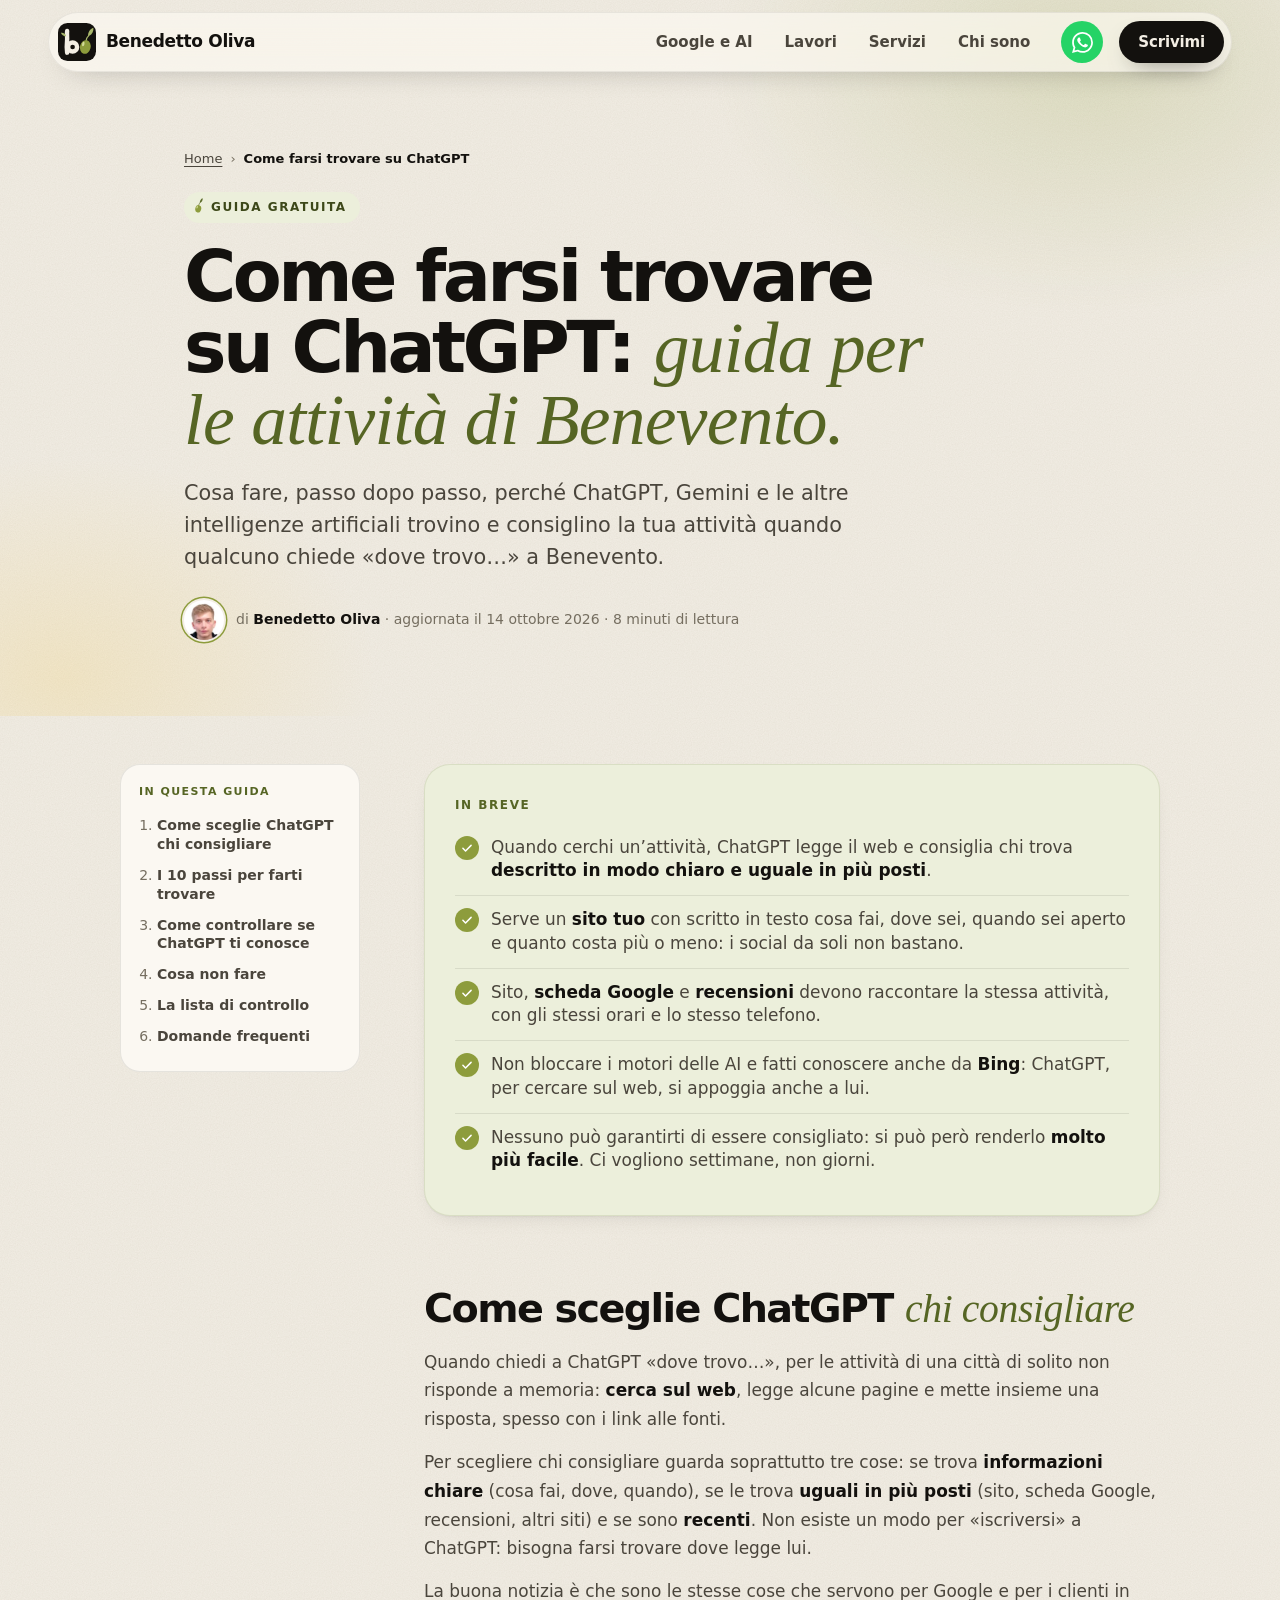
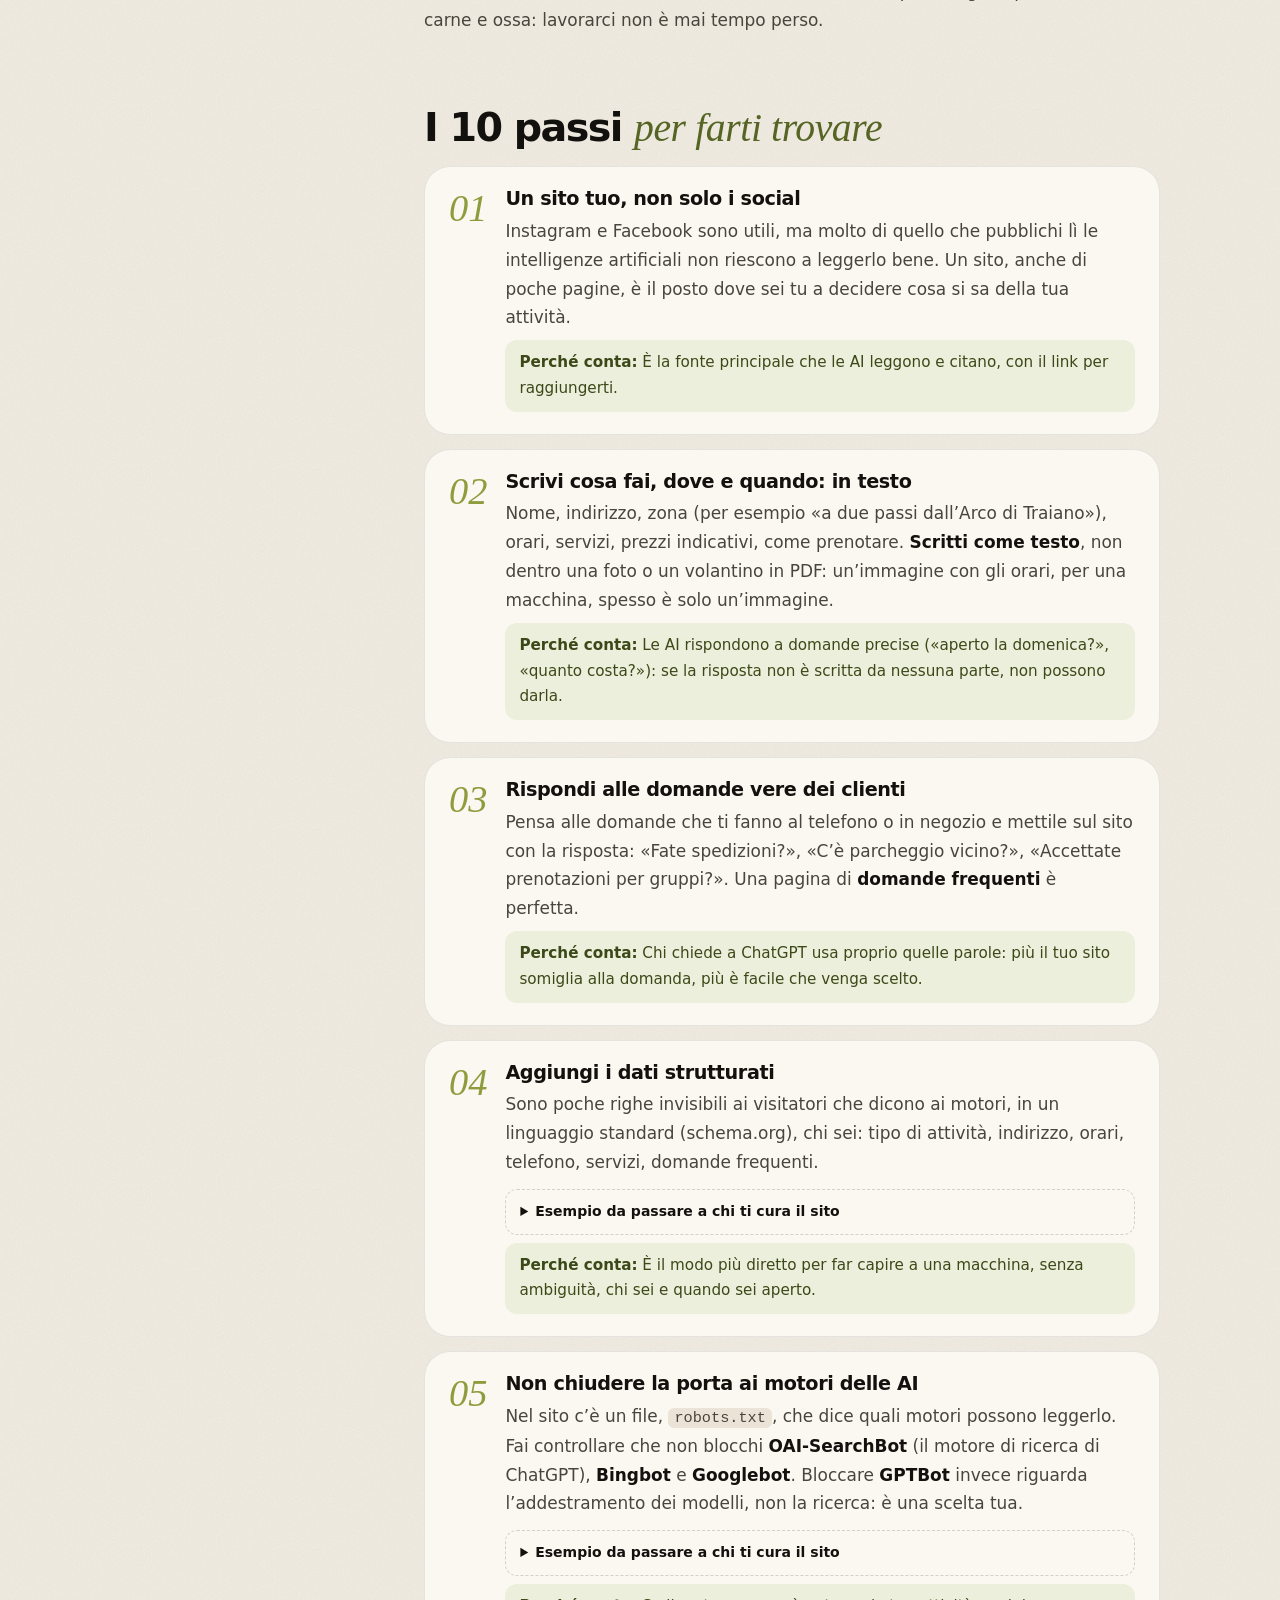
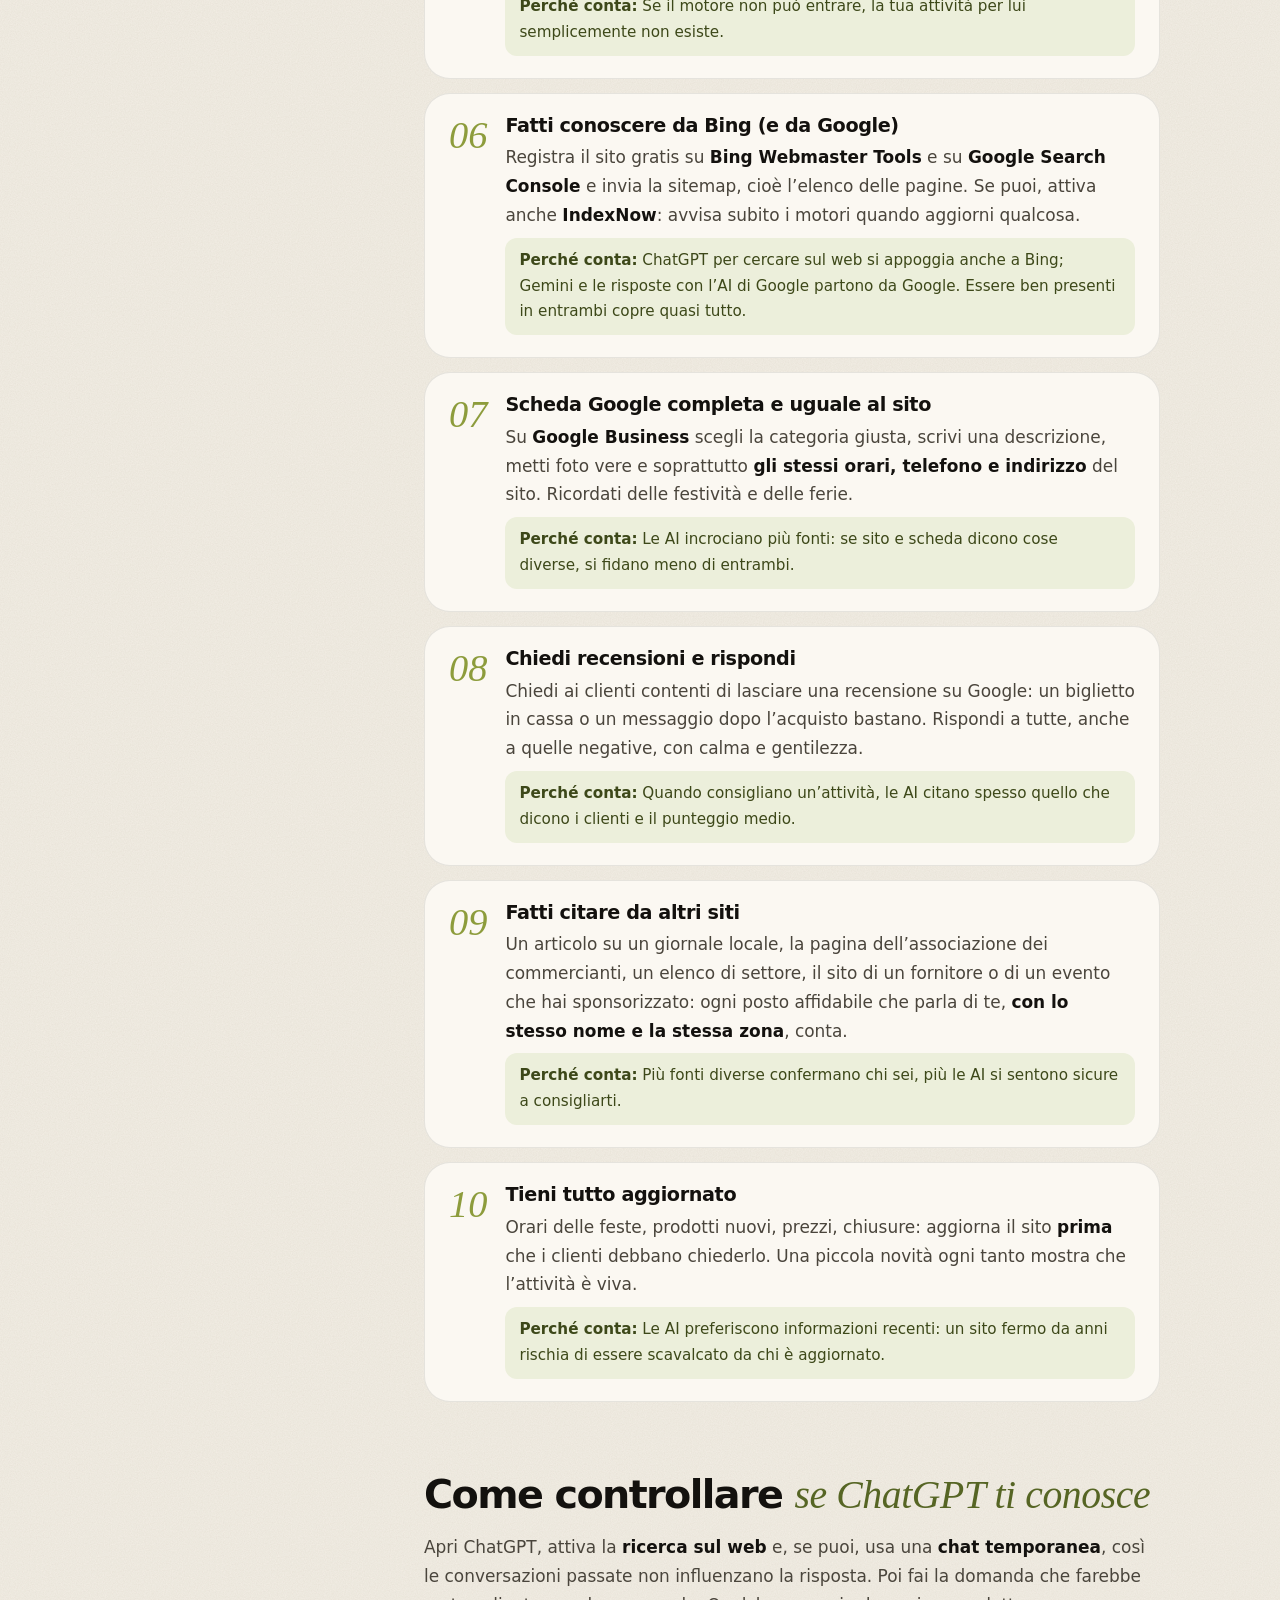
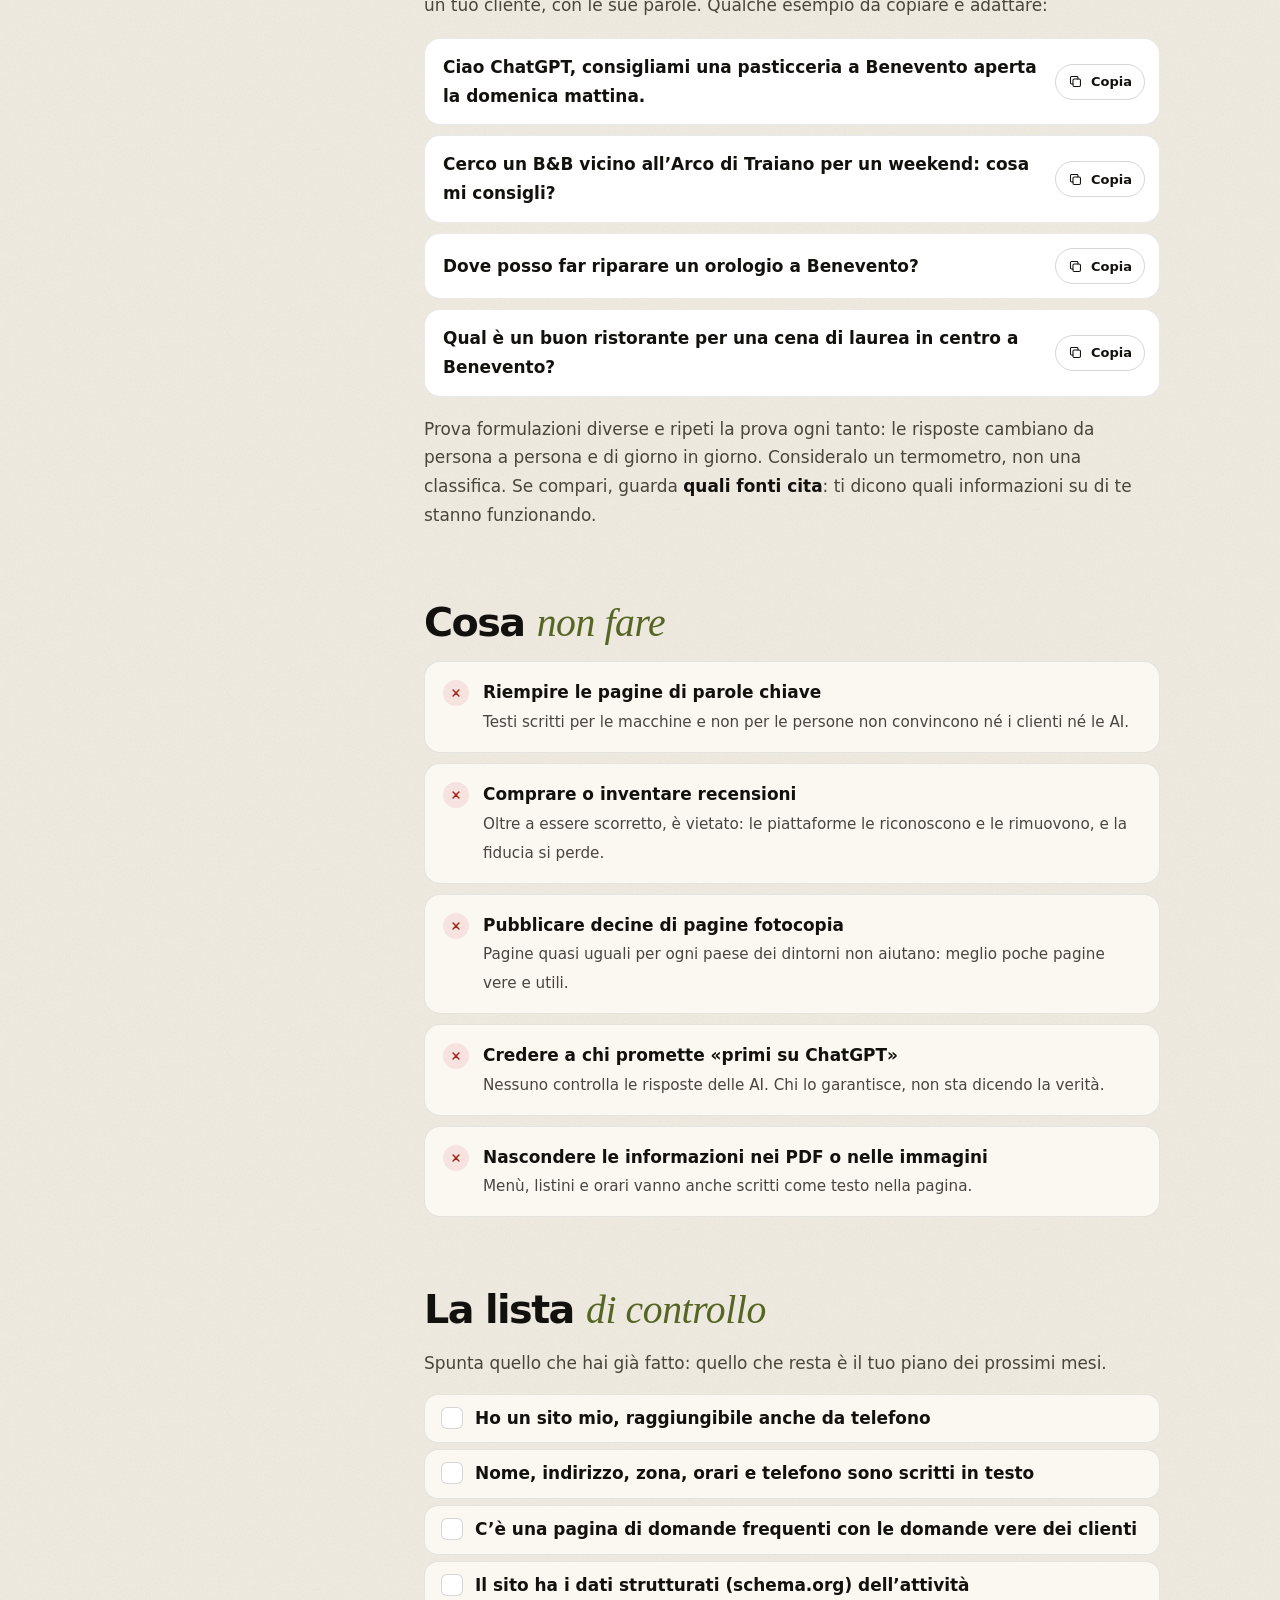
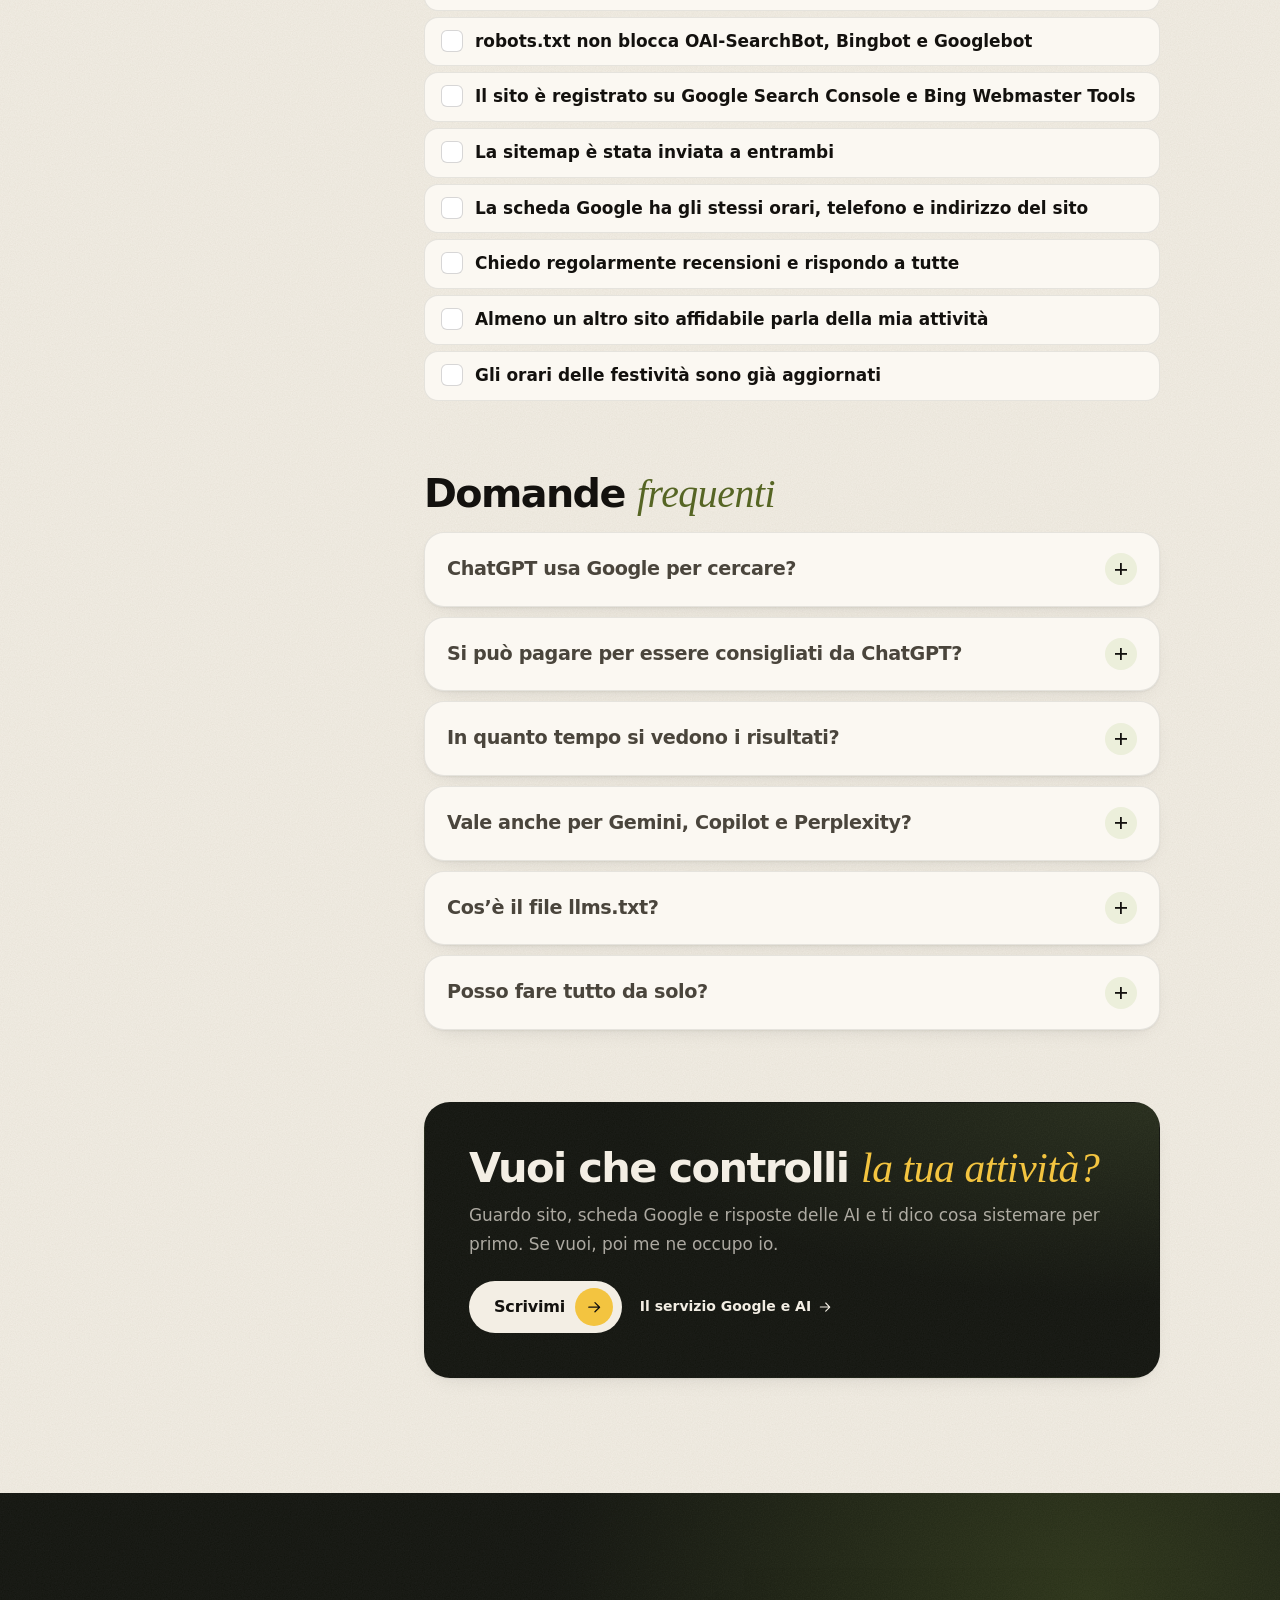
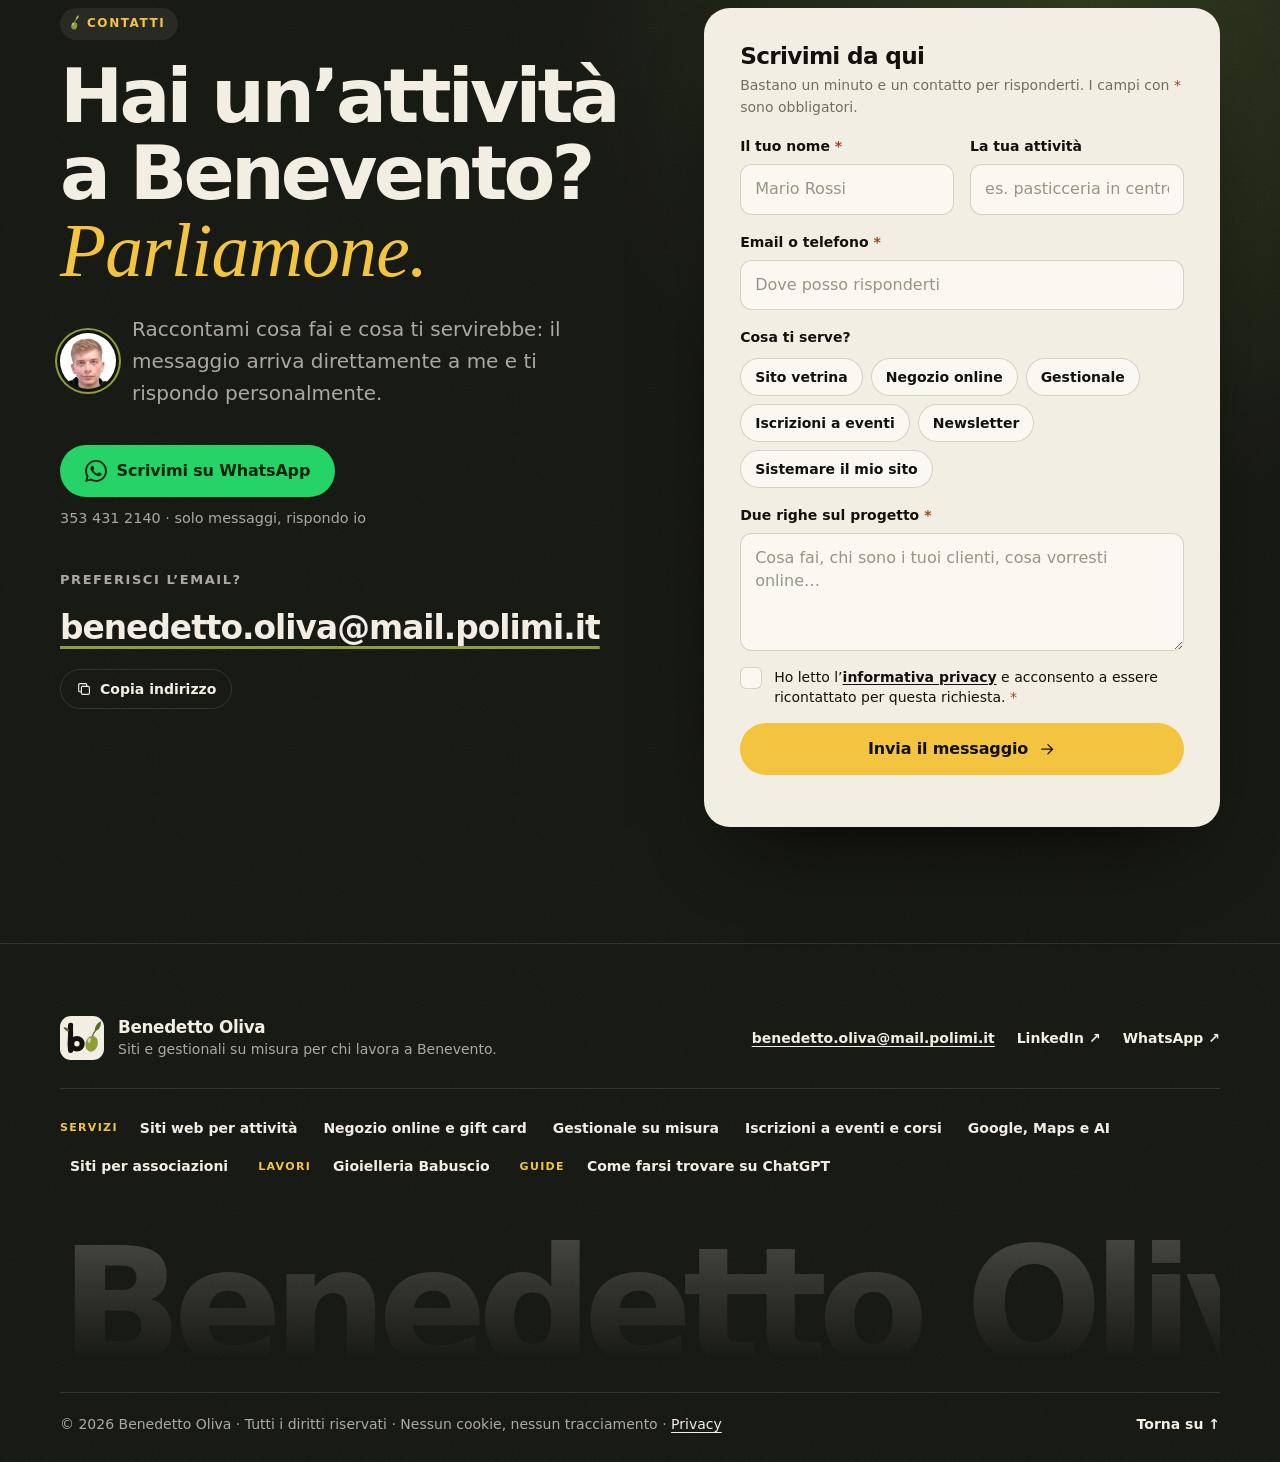
==== commit 09f984fd: "Aggiorna portfolio" ====
--- a/guide/come-farsi-trovare-su-chatgpt/index.html
+++ b/guide/come-farsi-trovare-su-chatgpt/index.html
@@ -1,4 +1,4 @@
-<!doctype html> <!--! © 2026 Benedetto Oliva — tutti i diritti riservati. Codice, grafica e testi non possono essere copiati o riutilizzati senza autorizzazione scritta. --> <html lang="it"> <head> <meta charset="utf-8"> <meta name="viewport" content="width=device-width,initial-scale=1"> <meta name="author" content="Benedetto Oliva"> <meta name="copyright" content="© 2026 Benedetto Oliva"> <title>Come farsi trovare su ChatGPT: guida per le attività di Benevento (2026) | Benedetto Oliva</title> <meta name="description" content="Guida pratica per negozi, ristoranti, B&amp;B e studi di Benevento: come fare in modo che ChatGPT, Gemini e le altre intelligenze artificiali trovino e consiglino la tua attività. 10 passi, una lista di controllo e le domande da provare."> <link rel="canonical" href="https://bennoolivaa.github.io/guide/come-farsi-trovare-su-chatgpt/"> <meta name="robots" content="index, follow, max-image-preview:large, max-snippet:-1"> <meta name="theme-color" content="#f3eee4"> <meta property="og:type" content="website"> <meta property="og:locale" content="it_IT"> <meta property="og:url" content="https://bennoolivaa.github.io/guide/come-farsi-trovare-su-chatgpt/"> <meta property="og:title" content="Come farsi trovare su ChatGPT: guida per le attività di Benevento."> <meta property="og:description" content="Guida pratica per negozi, ristoranti, B&amp;B e studi di Benevento: come fare in modo che ChatGPT, Gemini e le altre intelligenze artificiali trovino e consiglino la tua attività. 10 passi, una lista di controllo e le domande da provare."> <meta property="og:image" content="https://bennoolivaa.github.io/og.jpg"> <meta property="og:image:width" content="1200"> <meta property="og:image:height" content="630"> <meta name="twitter:card" content="summary_large_image"> <link rel="icon" href="/favicon.svg" type="image/svg+xml"> <link rel="apple-touch-icon" href="/apple-touch-icon.png"> <link rel="preload" href="/assets/fonts/manrope-normal-latin.woff2" as="font" type="font/woff2" crossorigin> <link rel="stylesheet" href="/assets/css/site.css?v=24"> <script>document.documentElement.classList.add("js")</script> <script type="application/ld+json"> {"@context":"https://schema.org","@graph":[{"@type":"Article","@id":"https://bennoolivaa.github.io/guide/come-farsi-trovare-su-chatgpt/#guida","headline":"Come farsi trovare su ChatGPT: guida per le attività di Benevento.","description":"Guida pratica per negozi, ristoranti, B&B e studi di Benevento: come fare in modo che ChatGPT, Gemini e le altre intelligenze artificiali trovino e consiglino la tua attività. 10 passi, una lista di controllo e le domande da provare.","url":"https://bennoolivaa.github.io/guide/come-farsi-trovare-su-chatgpt/","mainEntityOfPage":"https://bennoolivaa.github.io/guide/come-farsi-trovare-su-chatgpt/","inLanguage":"it-IT","datePublished":"2026-10-14","dateModified":"2026-10-14","author":{"@type":"Person","@id":"https://bennoolivaa.github.io/#benedetto","name":"Benedetto Oliva","url":"https://bennoolivaa.github.io/"},"publisher":{"@type":"Person","@id":"https://bennoolivaa.github.io/#benedetto","name":"Benedetto Oliva","url":"https://bennoolivaa.github.io/"},"image":"https://bennoolivaa.github.io/og.jpg","wordCount":1560,"about":["ChatGPT","SEO locale","Intelligenza artificiale","Benevento"]},{"@type":"BreadcrumbList","itemListElement":[{"@type":"ListItem","position":1,"name":"Home","item":"https://bennoolivaa.github.io/"},{"@type":"ListItem","position":2,"name":"Come farsi trovare su ChatGPT","item":"https://bennoolivaa.github.io/guide/come-farsi-trovare-su-chatgpt/"}]},{"@type":"FAQPage","@id":"https://bennoolivaa.github.io/guide/come-farsi-trovare-su-chatgpt/#domande","mainEntity":[{"@type":"Question","name":"ChatGPT usa Google per cercare?","acceptedAnswer":{"@type":"Answer","text":"Per cercare sul web ChatGPT si appoggia anche a Bing e a un proprio motore (OAI-SearchBot). Per questo conviene essere ben presenti su Bing, non solo su Google. Gemini e le risposte con l’AI di Google invece partono da Google."}},{"@type":"Question","name":"Si può pagare per essere consigliati da ChatGPT?","acceptedAnswer":{"@type":"Answer","text":"Per essere citati nelle risposte non serve pubblicità: contano le informazioni che le AI trovano su di te, sul tuo sito e in giro per il web."}},{"@type":"Question","name":"In quanto tempo si vedono i risultati?","acceptedAnswer":{"@type":"Answer","text":"I motori leggono le pagine nuove in qualche giorno o settimana; perché un’attività venga consigliata con regolarità servono di solito mesi di informazioni coerenti e di recensioni."}},{"@type":"Question","name":"Vale anche per Gemini, Copilot e Perplexity?","acceptedAnswer":{"@type":"Answer","text":"Sì: funzionano in modo simile. Leggono il web, incrociano più fonti e consigliano chi è descritto in modo chiaro e coerente. Gemini si basa su Google, Copilot su Bing, Perplexity anche su un proprio motore."}},{"@type":"Question","name":"Cos’è il file llms.txt?","acceptedAnswer":{"@type":"Answer","text":"È una proposta recente: un file di testo che riassume il sito per le intelligenze artificiali. Non tutte lo usano ancora in modo ufficiale, ma aggiungerlo costa poco e non fa danni."}},{"@type":"Question","name":"Posso fare tutto da solo?","acceptedAnswer":{"@type":"Answer","text":"Molti passi sì: scheda Google, recensioni, testi, orari. Dati strutturati, robots.txt, Search Console e IndexNow richiedono un po’ di pratica tecnica: se vuoi, me ne occupo io."}}]}]} </script> </head> <body class="pagina"> <svg width="0" height="0" style="position:absolute" aria-hidden="true"> <defs> <symbol id="logo" viewBox="0 0 64 64"><rect width="64" height="64" rx="16" fill="var(--l-bg)"/><path d="M15.4 13.4c-.8 6.4.6 10.6-.2 17.2-.6 5.4-.6 13 .2 19.4" fill="none" stroke="var(--l-b)" stroke-linecap="round" stroke-width="7.4"/><path d="M12.6 22.6C9.4 22.4 6.2 20 5 16.4c3.6-.6 6.8 1.2 8.4 4.2Z" fill="var(--l-f)"/><circle cx="24.6" cy="40.4" r="7.6" fill="none" stroke="var(--l-b)" stroke-width="7.4"/><path d="M47.4 29.2c.6-3 1.9-5.4 3.9-7.4" fill="none" stroke="var(--l-f)" stroke-width="2" stroke-linecap="round"/><path d="M50.6 22.6C50.2 15.2 54.4 9.6 59.6 8c.6 6.8-3 12.4-9 14.6Z" fill="var(--l-f)"/><ellipse cx="46" cy="40.4" rx="9" ry="11.6" transform="rotate(14 46 40.4)" fill="var(--l-o)"/><ellipse cx="42.6" cy="35.4" rx="2" ry="3.8" transform="rotate(14 42.6 35.4)" fill="var(--l-h)"/></symbol> <symbol id="i-arrow" viewBox="0 0 24 24"><path d="M5 12h14M13 6l6 6-6 6"/></symbol> <symbol id="i-down" viewBox="0 0 24 24"><path d="M12 5v14M6 13l6 6 6-6"/></symbol> <symbol id="i-store" viewBox="0 0 24 24"><path d="M4 9.5 5.5 4h13L20 9.5M4 9.5h16M4 9.5a2.7 2.7 0 0 0 5.3 0 2.7 2.7 0 0 0 5.4 0 2.7 2.7 0 0 0 5.3 0M5.5 12v8h13v-8M10 20v-5h4v5"/></symbol> <symbol id="i-bag" viewBox="0 0 24 24"><path d="M5 8h14l-1 12H6L5 8Z"/><path d="M9 10V7a3 3 0 0 1 6 0v3"/></symbol> <symbol id="i-gift" viewBox="0 0 24 24"><path d="M4 10h16v10H4zM3 7h18v3H3zM12 7v13M12 7c-1.5-3-5-3.5-5-1.2C7 7 9 7 12 7Zm0 0c1.5-3 5-3.5 5-1.2C17 7 15 7 12 7Z"/></symbol> <symbol id="i-panel" viewBox="0 0 24 24"><rect x="3" y="4" width="18" height="16" rx="2"/><path d="M3 9h18M8 13h3M8 16h6M15 13h1"/></symbol> <symbol id="i-send" viewBox="0 0 24 24"><path d="M21 4 3 11l6.5 2.5L12 20l3-5.5L21 4ZM9.5 13.5 21 4"/></symbol> <symbol id="i-calendar" viewBox="0 0 24 24"><rect x="3.5" y="5" width="17" height="15" rx="2"/><path d="M3.5 10h17M8 3v4M16 3v4M8 14h2M14 14h2M8 17h2"/></symbol> <symbol id="i-mail" viewBox="0 0 24 24"><rect x="3" y="5" width="18" height="14" rx="2"/><path d="m4 7 8 6 8-6"/></symbol> <symbol id="i-shield" viewBox="0 0 24 24"><path d="M12 3 5 6v5c0 4.5 3 8 7 10 4-2 7-5.5 7-10V6l-7-3Z"/><path d="m9 12 2 2 4-4"/></symbol> <symbol id="i-clock" viewBox="0 0 24 24"><circle cx="12" cy="12" r="8.5"/><path d="M12 7.5V12l3 2"/></symbol> <symbol id="i-book" viewBox="0 0 24 24"><path d="M4 5.5C6.5 4.5 9.5 4.5 12 6c2.5-1.5 5.5-1.5 8-.5V19c-2.5-1-5.5-1-8 .5-2.5-1.5-5.5-1.5-8-.5V5.5ZM12 6v13.5"/></symbol> <symbol id="i-star" viewBox="0 0 24 24"><path d="m12 4 2.4 5 5.4.6-4 3.7 1.1 5.4L12 16l-4.9 2.7 1.1-5.4-4-3.7 5.4-.6L12 4Z"/></symbol> <symbol id="i-pin" viewBox="0 0 24 24"><path d="M12 21s-6.5-5.6-6.5-11a6.5 6.5 0 0 1 13 0C18.5 15.4 12 21 12 21Z"/><circle cx="12" cy="10" r="2.3"/></symbol> <symbol id="i-wrench" viewBox="0 0 24 24"><path d="M14.5 5.5a4 4 0 0 0 4.9 5L12 18a2.1 2.1 0 1 1-3-3l7.5-7.4a4 4 0 0 0-2-2.1ZM19 5l-2.5 2.5"/></symbol> <symbol id="i-copy" viewBox="0 0 24 24"><rect x="8" y="8" width="12" height="12" rx="2"/><path d="M16 8V5.5A1.5 1.5 0 0 0 14.5 4h-9A1.5 1.5 0 0 0 4 5.5v9A1.5 1.5 0 0 0 5.5 16H8"/></symbol> <symbol id="i-openai" viewBox="0 0 24 24"><path fill="currentColor" stroke="none" d="M22.2819 9.8211a5.9847 5.9847 0 0 0-.5157-4.9108 6.0462 6.0462 0 0 0-6.5098-2.9A6.0651 6.0651 0 0 0 4.9807 4.1818a5.9847 5.9847 0 0 0-3.9977 2.9 6.0462 6.0462 0 0 0 .7427 7.0966 5.98 5.98 0 0 0 .511 4.9107 6.051 6.051 0 0 0 6.5146 2.9001A5.9847 5.9847 0 0 0 13.2599 24a6.0557 6.0557 0 0 0 5.7718-4.2058 5.9894 5.9894 0 0 0 3.9977-2.9001 6.0557 6.0557 0 0 0-.7475-7.0729zm-9.022 12.6081a4.4755 4.4755 0 0 1-2.8764-1.0408l.1419-.0804 4.7783-2.7582a.7948.7948 0 0 0 .3927-.6813v-6.7369l2.02 1.1686a.071.071 0 0 1 .038.052v5.5826a4.504 4.504 0 0 1-4.4945 4.4944zm-9.6607-4.1254a4.4708 4.4708 0 0 1-.5346-3.0137l.142.0852 4.783 2.7582a.7712.7712 0 0 0 .7806 0l5.8428-3.3685v2.3324a.0804.0804 0 0 1-.0332.0615L9.74 19.9502a4.4992 4.4992 0 0 1-6.1408-1.6464zM2.3408 7.8956a4.485 4.485 0 0 1 2.3655-1.9728V11.6a.7664.7664 0 0 0 .3879.6765l5.8144 3.3543-2.0201 1.1685a.0757.0757 0 0 1-.071 0l-4.8303-2.7865A4.504 4.504 0 0 1 2.3408 7.872zm16.5963 3.8558L13.1038 8.364 15.1192 7.2a.0757.0757 0 0 1 .071 0l4.8303 2.7913a4.4944 4.4944 0 0 1-.6765 8.1042v-5.6772a.79.79 0 0 0-.407-.667zm2.0107-3.0231l-.142-.0852-4.7735-2.7818a.7759.7759 0 0 0-.7854 0L9.409 9.2297V6.8974a.0662.0662 0 0 1 .0284-.0615l4.8303-2.7866a4.4992 4.4992 0 0 1 6.6802 4.66zM8.3065 12.863l-2.02-1.1638a.0804.0804 0 0 1-.038-.0567V6.0742a4.4992 4.4992 0 0 1 7.3757-3.4537l-.142.0805L8.704 5.459a.7948.7948 0 0 0-.3927.6813zm1.0976-2.3654l2.602-1.4998 2.6069 1.4998v2.9994l-2.5974 1.4997-2.6067-1.4997Z"/></symbol> <symbol id="i-x" viewBox="0 0 24 24"><path d="M7 7l10 10M17 7 7 17"/></symbol> <symbol id="i-check" viewBox="0 0 24 24"><path d="m5 12.5 4.5 4.5L19 7.5"/></symbol> <symbol id="i-camera" viewBox="0 0 24 24"><path d="M4 8h3l1.5-2.5h7L17 8h3v11H4V8Z"/><circle cx="12" cy="13" r="3.3"/></symbol> </defs> </svg> <a class="skip" href="#main">Vai al contenuto</a> <header class="top" id="top"> <div class="top-pill"> <a class="brand" href="/" aria-label="Benedetto Oliva, home"><svg class="logo" aria-hidden="true"><use href="#logo"/></svg><span class="brand-name">Benedetto Oliva</span></a> <nav class="nav" aria-label="Sezioni"><a href="/servizi/visibilita-google-ai/">Google e AI</a><a href="/#lavori">Lavori</a><a href="/#servizi">Servizi</a><a href="/#chi-sono">Chi sono</a></nav> <a class="btn btn-sm btn-ink top-cta" href="#contatti">Scrivimi</a> <span class="top-progress" aria-hidden="true"></span> <button class="menu-btn" type="button" aria-expanded="false" aria-controls="menu" aria-label="Apri il menu"><span></span><span></span></button> </div> <nav class="menu" id="menu" aria-label="Menu" hidden><a href="/servizi/visibilita-google-ai/">Google e AI <svg class="ic" aria-hidden="true"><use href="#i-arrow"/></svg></a><a href="/#lavori">Lavori <svg class="ic" aria-hidden="true"><use href="#i-arrow"/></svg></a><a href="/#servizi">Servizi <svg class="ic" aria-hidden="true"><use href="#i-arrow"/></svg></a><a href="/#chi-sono">Chi sono <svg class="ic" aria-hidden="true"><use href="#i-arrow"/></svg></a><a class="menu-cta" href="#contatti">Scrivimi <svg class="ic" aria-hidden="true"><use href="#i-arrow"/></svg></a></nav> </header> <main id="main"> <section class="pagina-hero guida-hero"> <div class="wrap guida-wrap"> <nav class="crumbs" aria-label="Percorso"><a href="/">Home</a><span aria-hidden="true">›</span><span aria-current="page">Come farsi trovare su ChatGPT</span></nav> <p class="eyebrow reveal">Guida gratuita</p> <h1 class="reveal">Come farsi trovare su ChatGPT: <em>guida per le attività di Benevento.</em></h1> <p class="lead reveal">Cosa fare, passo dopo passo, perché ChatGPT, Gemini e le altre intelligenze artificiali trovino e consiglino la tua attività quando qualcuno chiede «dove trovo…» a Benevento.</p> <p class="guida-meta reveal"><img class="avatar" src="/assets/img/benedetto-avatar-96.webp" srcset="/assets/img/benedetto-avatar-96.webp, /assets/img/benedetto-avatar-192.webp 2x" width="40" height="40" alt=""><span>di <b>Benedetto Oliva</b> · aggiornata il <time datetime="2026-10-14">14 ottobre 2026</time> · 8 minuti di lettura</span></p> </div> </section> <section class="section guida-corpo" aria-label="Guida"> <div class="wrap guida-layout"> <nav class="guida-indice" aria-label="In questa guida"><p>In questa guida</p><ol><li><a href="#come-sceglie">Come sceglie ChatGPT chi consigliare</a></li><li><a href="#dieci-passi">I 10 passi per farti trovare</a></li><li><a href="#controllare">Come controllare se ChatGPT ti conosce</a></li><li><a href="#cosa-non-fare">Cosa non fare</a></li><li><a href="#lista">La lista di controllo</a></li><li><a href="#domande">Domande frequenti</a></li></ol></nav> <article class="guida-testo"> <div class="tile tile-olive in-breve reveal"><p class="ottieni-t">In breve</p><ul class="check-list"><li><svg class="ic" aria-hidden="true"><use href="#i-check"/></svg><span>Quando cerchi un’attività, ChatGPT legge il web e consiglia chi trova <b>descritto in modo chiaro e uguale in più posti</b>.</span></li><li><svg class="ic" aria-hidden="true"><use href="#i-check"/></svg><span>Serve un <b>sito tuo</b> con scritto in testo cosa fai, dove sei, quando sei aperto e quanto costa più o meno: i social da soli non bastano.</span></li><li><svg class="ic" aria-hidden="true"><use href="#i-check"/></svg><span>Sito, <b>scheda Google</b> e <b>recensioni</b> devono raccontare la stessa attività, con gli stessi orari e lo stesso telefono.</span></li><li><svg class="ic" aria-hidden="true"><use href="#i-check"/></svg><span>Non bloccare i motori delle AI e fatti conoscere anche da <b>Bing</b>: ChatGPT, per cercare sul web, si appoggia anche a lui.</span></li><li><svg class="ic" aria-hidden="true"><use href="#i-check"/></svg><span>Nessuno può garantirti di essere consigliato: si può però renderlo <b>molto più facile</b>. Ci vogliono settimane, non giorni.</span></li></ul></div> <h2 id="come-sceglie">Come sceglie ChatGPT <em>chi consigliare</em></h2> <p>Quando chiedi a ChatGPT «dove trovo…», per le attività di una città di solito non risponde a memoria: <b>cerca sul web</b>, legge alcune pagine e mette insieme una risposta, spesso con i link alle fonti.</p> <p>Per scegliere chi consigliare guarda soprattutto tre cose: se trova <b>informazioni chiare</b> (cosa fai, dove, quando), se le trova <b>uguali in più posti</b> (sito, scheda Google, recensioni, altri siti) e se sono <b>recenti</b>. Non esiste un modo per «iscriversi» a ChatGPT: bisogna farsi trovare dove legge lui.</p> <p>La buona notizia è che sono le stesse cose che servono per Google e per i clienti in carne e ossa: lavorarci non è mai tempo perso.</p> <h2 id="dieci-passi">I 10 passi <em>per farti trovare</em></h2> <ol class="passi"><li class="passo reveal" id="passo-1"><span class="passo-n">01</span><div><h3>Un sito tuo, non solo i social</h3><p>Instagram e Facebook sono utili, ma molto di quello che pubblichi lì le intelligenze artificiali non riescono a leggerlo bene. Un sito, anche di poche pagine, è il posto dove sei tu a decidere cosa si sa della tua attività.</p> <p class="perche"><b>Perché conta:</b> È la fonte principale che le AI leggono e citano, con il link per raggiungerti.</p></div></li><li class="passo reveal" id="passo-2"><span class="passo-n">02</span><div><h3>Scrivi cosa fai, dove e quando: in testo</h3><p>Nome, indirizzo, zona (per esempio «a due passi dall’Arco di Traiano»), orari, servizi, prezzi indicativi, come prenotare. <b>Scritti come testo</b>, non dentro una foto o un volantino in PDF: un’immagine con gli orari, per una macchina, spesso è solo un’immagine.</p> <p class="perche"><b>Perché conta:</b> Le AI rispondono a domande precise («aperto la domenica?», «quanto costa?»): se la risposta non è scritta da nessuna parte, non possono darla.</p></div></li><li class="passo reveal" id="passo-3"><span class="passo-n">03</span><div><h3>Rispondi alle domande vere dei clienti</h3><p>Pensa alle domande che ti fanno al telefono o in negozio e mettile sul sito con la risposta: «Fate spedizioni?», «C’è parcheggio vicino?», «Accettate prenotazioni per gruppi?». Una pagina di <b>domande frequenti</b> è perfetta.</p> <p class="perche"><b>Perché conta:</b> Chi chiede a ChatGPT usa proprio quelle parole: più il tuo sito somiglia alla domanda, più è facile che venga scelto.</p></div></li><li class="passo reveal" id="passo-4"><span class="passo-n">04</span><div><h3>Aggiungi i dati strutturati</h3><p>Sono poche righe invisibili ai visitatori che dicono ai motori, in un linguaggio standard (schema.org), chi sei: tipo di attività, indirizzo, orari, telefono, servizi, domande frequenti.</p><details class="tecnico"><summary>Esempio da passare a chi ti cura il sito</summary><pre><code>&lt;script type="application/ld+json"&gt;
+<!doctype html> <!--! © 2026 Benedetto Oliva — tutti i diritti riservati. Codice, grafica e testi non possono essere copiati o riutilizzati senza autorizzazione scritta. --> <html lang="it"> <head> <meta charset="utf-8"> <meta name="viewport" content="width=device-width,initial-scale=1"> <meta name="author" content="Benedetto Oliva"> <meta name="copyright" content="© 2026 Benedetto Oliva"> <title>Come farsi trovare su ChatGPT: guida per le attività di Benevento (2026) | Benedetto Oliva</title> <meta name="description" content="Guida pratica per negozi, ristoranti, B&amp;B e studi di Benevento: come fare in modo che ChatGPT, Gemini e le altre intelligenze artificiali trovino e consiglino la tua attività. 10 passi, una lista di controllo e le domande da provare."> <link rel="canonical" href="https://bennoolivaa.github.io/guide/come-farsi-trovare-su-chatgpt/"> <meta name="robots" content="index, follow, max-image-preview:large, max-snippet:-1"> <meta name="theme-color" content="#f3eee4"> <meta property="og:type" content="website"> <meta property="og:locale" content="it_IT"> <meta property="og:url" content="https://bennoolivaa.github.io/guide/come-farsi-trovare-su-chatgpt/"> <meta property="og:title" content="Come farsi trovare su ChatGPT: guida per le attività di Benevento."> <meta property="og:description" content="Guida pratica per negozi, ristoranti, B&amp;B e studi di Benevento: come fare in modo che ChatGPT, Gemini e le altre intelligenze artificiali trovino e consiglino la tua attività. 10 passi, una lista di controllo e le domande da provare."> <meta property="og:image" content="https://bennoolivaa.github.io/og.jpg"> <meta property="og:image:width" content="1200"> <meta property="og:image:height" content="630"> <meta name="twitter:card" content="summary_large_image"> <link rel="icon" href="/favicon.svg" type="image/svg+xml"> <link rel="apple-touch-icon" href="/apple-touch-icon.png"> <link rel="preload" href="/assets/fonts/manrope-normal-latin.woff2" as="font" type="font/woff2" crossorigin> <link rel="stylesheet" href="/assets/css/site.css?v=25"> <script>document.documentElement.classList.add("js")</script> <script type="application/ld+json"> {"@context":"https://schema.org","@graph":[{"@type":"Article","@id":"https://bennoolivaa.github.io/guide/come-farsi-trovare-su-chatgpt/#guida","headline":"Come farsi trovare su ChatGPT: guida per le attività di Benevento.","description":"Guida pratica per negozi, ristoranti, B&B e studi di Benevento: come fare in modo che ChatGPT, Gemini e le altre intelligenze artificiali trovino e consiglino la tua attività. 10 passi, una lista di controllo e le domande da provare.","url":"https://bennoolivaa.github.io/guide/come-farsi-trovare-su-chatgpt/","mainEntityOfPage":"https://bennoolivaa.github.io/guide/come-farsi-trovare-su-chatgpt/","inLanguage":"it-IT","datePublished":"2026-10-14","dateModified":"2026-10-14","author":{"@type":"Person","@id":"https://bennoolivaa.github.io/#benedetto","name":"Benedetto Oliva","url":"https://bennoolivaa.github.io/"},"publisher":{"@type":"Person","@id":"https://bennoolivaa.github.io/#benedetto","name":"Benedetto Oliva","url":"https://bennoolivaa.github.io/"},"image":"https://bennoolivaa.github.io/og.jpg","wordCount":1560,"about":["ChatGPT","SEO locale","Intelligenza artificiale","Benevento"]},{"@type":"BreadcrumbList","itemListElement":[{"@type":"ListItem","position":1,"name":"Home","item":"https://bennoolivaa.github.io/"},{"@type":"ListItem","position":2,"name":"Come farsi trovare su ChatGPT","item":"https://bennoolivaa.github.io/guide/come-farsi-trovare-su-chatgpt/"}]},{"@type":"FAQPage","@id":"https://bennoolivaa.github.io/guide/come-farsi-trovare-su-chatgpt/#domande","mainEntity":[{"@type":"Question","name":"ChatGPT usa Google per cercare?","acceptedAnswer":{"@type":"Answer","text":"Per cercare sul web ChatGPT si appoggia anche a Bing e a un proprio motore (OAI-SearchBot). Per questo conviene essere ben presenti su Bing, non solo su Google. Gemini e le risposte con l’AI di Google invece partono da Google."}},{"@type":"Question","name":"Si può pagare per essere consigliati da ChatGPT?","acceptedAnswer":{"@type":"Answer","text":"Per essere citati nelle risposte non serve pubblicità: contano le informazioni che le AI trovano su di te, sul tuo sito e in giro per il web."}},{"@type":"Question","name":"In quanto tempo si vedono i risultati?","acceptedAnswer":{"@type":"Answer","text":"I motori leggono le pagine nuove in qualche giorno o settimana; perché un’attività venga consigliata con regolarità servono di solito mesi di informazioni coerenti e di recensioni."}},{"@type":"Question","name":"Vale anche per Gemini, Copilot e Perplexity?","acceptedAnswer":{"@type":"Answer","text":"Sì: funzionano in modo simile. Leggono il web, incrociano più fonti e consigliano chi è descritto in modo chiaro e coerente. Gemini si basa su Google, Copilot su Bing, Perplexity anche su un proprio motore."}},{"@type":"Question","name":"Cos’è il file llms.txt?","acceptedAnswer":{"@type":"Answer","text":"È una proposta recente: un file di testo che riassume il sito per le intelligenze artificiali. Non tutte lo usano ancora in modo ufficiale, ma aggiungerlo costa poco e non fa danni."}},{"@type":"Question","name":"Posso fare tutto da solo?","acceptedAnswer":{"@type":"Answer","text":"Molti passi sì: scheda Google, recensioni, testi, orari. Dati strutturati, robots.txt, Search Console e IndexNow richiedono un po’ di pratica tecnica: se vuoi, me ne occupo io."}}]}]} </script> </head> <body class="pagina"> <svg width="0" height="0" style="position:absolute" aria-hidden="true"> <defs> <symbol id="logo" viewBox="0 0 64 64"><rect width="64" height="64" rx="16" fill="var(--l-bg)"/><path d="M15.4 13.4c-.8 6.4.6 10.6-.2 17.2-.6 5.4-.6 13 .2 19.4" fill="none" stroke="var(--l-b)" stroke-linecap="round" stroke-width="7.4"/><path d="M12.6 22.6C9.4 22.4 6.2 20 5 16.4c3.6-.6 6.8 1.2 8.4 4.2Z" fill="var(--l-f)"/><circle cx="24.6" cy="40.4" r="7.6" fill="none" stroke="var(--l-b)" stroke-width="7.4"/><path d="M47.4 29.2c.6-3 1.9-5.4 3.9-7.4" fill="none" stroke="var(--l-f)" stroke-width="2" stroke-linecap="round"/><path d="M50.6 22.6C50.2 15.2 54.4 9.6 59.6 8c.6 6.8-3 12.4-9 14.6Z" fill="var(--l-f)"/><ellipse cx="46" cy="40.4" rx="9" ry="11.6" transform="rotate(14 46 40.4)" fill="var(--l-o)"/><ellipse cx="42.6" cy="35.4" rx="2" ry="3.8" transform="rotate(14 42.6 35.4)" fill="var(--l-h)"/></symbol> <symbol id="i-arrow" viewBox="0 0 24 24"><path d="M5 12h14M13 6l6 6-6 6"/></symbol> <symbol id="i-down" viewBox="0 0 24 24"><path d="M12 5v14M6 13l6 6 6-6"/></symbol> <symbol id="i-store" viewBox="0 0 24 24"><path d="M4 9.5 5.5 4h13L20 9.5M4 9.5h16M4 9.5a2.7 2.7 0 0 0 5.3 0 2.7 2.7 0 0 0 5.4 0 2.7 2.7 0 0 0 5.3 0M5.5 12v8h13v-8M10 20v-5h4v5"/></symbol> <symbol id="i-bag" viewBox="0 0 24 24"><path d="M5 8h14l-1 12H6L5 8Z"/><path d="M9 10V7a3 3 0 0 1 6 0v3"/></symbol> <symbol id="i-gift" viewBox="0 0 24 24"><path d="M4 10h16v10H4zM3 7h18v3H3zM12 7v13M12 7c-1.5-3-5-3.5-5-1.2C7 7 9 7 12 7Zm0 0c1.5-3 5-3.5 5-1.2C17 7 15 7 12 7Z"/></symbol> <symbol id="i-panel" viewBox="0 0 24 24"><rect x="3" y="4" width="18" height="16" rx="2"/><path d="M3 9h18M8 13h3M8 16h6M15 13h1"/></symbol> <symbol id="i-send" viewBox="0 0 24 24"><path d="M21 4 3 11l6.5 2.5L12 20l3-5.5L21 4ZM9.5 13.5 21 4"/></symbol> <symbol id="i-calendar" viewBox="0 0 24 24"><rect x="3.5" y="5" width="17" height="15" rx="2"/><path d="M3.5 10h17M8 3v4M16 3v4M8 14h2M14 14h2M8 17h2"/></symbol> <symbol id="i-mail" viewBox="0 0 24 24"><rect x="3" y="5" width="18" height="14" rx="2"/><path d="m4 7 8 6 8-6"/></symbol> <symbol id="i-shield" viewBox="0 0 24 24"><path d="M12 3 5 6v5c0 4.5 3 8 7 10 4-2 7-5.5 7-10V6l-7-3Z"/><path d="m9 12 2 2 4-4"/></symbol> <symbol id="i-clock" viewBox="0 0 24 24"><circle cx="12" cy="12" r="8.5"/><path d="M12 7.5V12l3 2"/></symbol> <symbol id="i-book" viewBox="0 0 24 24"><path d="M4 5.5C6.5 4.5 9.5 4.5 12 6c2.5-1.5 5.5-1.5 8-.5V19c-2.5-1-5.5-1-8 .5-2.5-1.5-5.5-1.5-8-.5V5.5ZM12 6v13.5"/></symbol> <symbol id="i-star" viewBox="0 0 24 24"><path d="m12 4 2.4 5 5.4.6-4 3.7 1.1 5.4L12 16l-4.9 2.7 1.1-5.4-4-3.7 5.4-.6L12 4Z"/></symbol> <symbol id="i-pin" viewBox="0 0 24 24"><path d="M12 21s-6.5-5.6-6.5-11a6.5 6.5 0 0 1 13 0C18.5 15.4 12 21 12 21Z"/><circle cx="12" cy="10" r="2.3"/></symbol> <symbol id="i-wrench" viewBox="0 0 24 24"><path d="M14.5 5.5a4 4 0 0 0 4.9 5L12 18a2.1 2.1 0 1 1-3-3l7.5-7.4a4 4 0 0 0-2-2.1ZM19 5l-2.5 2.5"/></symbol> <symbol id="i-wa" viewBox="0 0 24 24"><path d="M17.472 14.382c-.297-.149-1.758-.867-2.03-.967-.273-.099-.471-.148-.67.15-.197.297-.767.966-.94 1.164-.173.199-.347.223-.644.075-.297-.15-1.255-.463-2.39-1.475-.883-.788-1.48-1.761-1.653-2.059-.173-.297-.018-.458.13-.606.134-.133.298-.347.446-.52.149-.174.198-.298.298-.497.099-.198.05-.371-.025-.52-.075-.149-.669-1.612-.916-2.207-.242-.579-.487-.5-.669-.51-.173-.008-.371-.01-.57-.01-.198 0-.52.074-.792.372-.272.297-1.04 1.016-1.04 2.479 0 1.462 1.065 2.875 1.213 3.074.149.198 2.096 3.2 5.077 4.487.709.306 1.262.489 1.694.625.712.227 1.36.195 1.871.118.571-.085 1.758-.719 2.006-1.413.248-.694.248-1.289.173-1.413-.074-.124-.272-.198-.57-.347m-5.421 7.403h-.004a9.87 9.87 0 01-5.031-1.378l-.361-.214-3.741.982.998-3.648-.235-.374a9.86 9.86 0 01-1.51-5.26c.001-5.45 4.436-9.884 9.888-9.884 2.64 0 5.122 1.03 6.988 2.898a9.825 9.825 0 012.893 6.994c-.003 5.45-4.437 9.884-9.885 9.884m8.413-18.297A11.815 11.815 0 0012.05 0C5.495 0 .16 5.335.157 11.892c0 2.096.547 4.142 1.588 5.945L.057 24l6.305-1.654a11.882 11.882 0 005.683 1.448h.005c6.554 0 11.89-5.335 11.893-11.893a11.821 11.821 0 00-3.48-8.413Z"/></symbol> <symbol id="i-copy" viewBox="0 0 24 24"><rect x="8" y="8" width="12" height="12" rx="2"/><path d="M16 8V5.5A1.5 1.5 0 0 0 14.5 4h-9A1.5 1.5 0 0 0 4 5.5v9A1.5 1.5 0 0 0 5.5 16H8"/></symbol> <symbol id="i-openai" viewBox="0 0 24 24"><path fill="currentColor" stroke="none" d="M22.2819 9.8211a5.9847 5.9847 0 0 0-.5157-4.9108 6.0462 6.0462 0 0 0-6.5098-2.9A6.0651 6.0651 0 0 0 4.9807 4.1818a5.9847 5.9847 0 0 0-3.9977 2.9 6.0462 6.0462 0 0 0 .7427 7.0966 5.98 5.98 0 0 0 .511 4.9107 6.051 6.051 0 0 0 6.5146 2.9001A5.9847 5.9847 0 0 0 13.2599 24a6.0557 6.0557 0 0 0 5.7718-4.2058 5.9894 5.9894 0 0 0 3.9977-2.9001 6.0557 6.0557 0 0 0-.7475-7.0729zm-9.022 12.6081a4.4755 4.4755 0 0 1-2.8764-1.0408l.1419-.0804 4.7783-2.7582a.7948.7948 0 0 0 .3927-.6813v-6.7369l2.02 1.1686a.071.071 0 0 1 .038.052v5.5826a4.504 4.504 0 0 1-4.4945 4.4944zm-9.6607-4.1254a4.4708 4.4708 0 0 1-.5346-3.0137l.142.0852 4.783 2.7582a.7712.7712 0 0 0 .7806 0l5.8428-3.3685v2.3324a.0804.0804 0 0 1-.0332.0615L9.74 19.9502a4.4992 4.4992 0 0 1-6.1408-1.6464zM2.3408 7.8956a4.485 4.485 0 0 1 2.3655-1.9728V11.6a.7664.7664 0 0 0 .3879.6765l5.8144 3.3543-2.0201 1.1685a.0757.0757 0 0 1-.071 0l-4.8303-2.7865A4.504 4.504 0 0 1 2.3408 7.872zm16.5963 3.8558L13.1038 8.364 15.1192 7.2a.0757.0757 0 0 1 .071 0l4.8303 2.7913a4.4944 4.4944 0 0 1-.6765 8.1042v-5.6772a.79.79 0 0 0-.407-.667zm2.0107-3.0231l-.142-.0852-4.7735-2.7818a.7759.7759 0 0 0-.7854 0L9.409 9.2297V6.8974a.0662.0662 0 0 1 .0284-.0615l4.8303-2.7866a4.4992 4.4992 0 0 1 6.6802 4.66zM8.3065 12.863l-2.02-1.1638a.0804.0804 0 0 1-.038-.0567V6.0742a4.4992 4.4992 0 0 1 7.3757-3.4537l-.142.0805L8.704 5.459a.7948.7948 0 0 0-.3927.6813zm1.0976-2.3654l2.602-1.4998 2.6069 1.4998v2.9994l-2.5974 1.4997-2.6067-1.4997Z"/></symbol> <symbol id="i-x" viewBox="0 0 24 24"><path d="M7 7l10 10M17 7 7 17"/></symbol> <symbol id="i-check" viewBox="0 0 24 24"><path d="m5 12.5 4.5 4.5L19 7.5"/></symbol> <symbol id="i-camera" viewBox="0 0 24 24"><path d="M4 8h3l1.5-2.5h7L17 8h3v11H4V8Z"/><circle cx="12" cy="13" r="3.3"/></symbol> </defs> </svg> <a class="skip" href="#main">Vai al contenuto</a> <header class="top" id="top"> <div class="top-pill"> <a class="brand" href="/" aria-label="Benedetto Oliva, home"><svg class="logo" aria-hidden="true"><use href="#logo"/></svg><span class="brand-name">Benedetto Oliva</span></a> <nav class="nav" aria-label="Sezioni"><a href="/servizi/visibilita-google-ai/">Google e AI</a><a href="/#lavori">Lavori</a><a href="/#servizi">Servizi</a><a href="/#chi-sono">Chi sono</a></nav> <a class="top-wa" href="https://wa.me/393534312140?text=Ciao%20Benedetto%2C%20ho%20visto%20il%20tuo%20sito%20e%20vorrei%20qualche%20informazione." target="_blank" rel="noopener" aria-label="Scrivimi su WhatsApp"><svg class="ic ic-wa" aria-hidden="true"><use href="#i-wa"/></svg></a> <a class="btn btn-sm btn-ink top-cta" href="#contatti">Scrivimi</a> <span class="top-progress" aria-hidden="true"></span> <button class="menu-btn" type="button" aria-expanded="false" aria-controls="menu" aria-label="Apri il menu"><span></span><span></span></button> </div> <nav class="menu" id="menu" aria-label="Menu" hidden><a href="/servizi/visibilita-google-ai/">Google e AI <svg class="ic" aria-hidden="true"><use href="#i-arrow"/></svg></a><a href="/#lavori">Lavori <svg class="ic" aria-hidden="true"><use href="#i-arrow"/></svg></a><a href="/#servizi">Servizi <svg class="ic" aria-hidden="true"><use href="#i-arrow"/></svg></a><a href="/#chi-sono">Chi sono <svg class="ic" aria-hidden="true"><use href="#i-arrow"/></svg></a><a href="https://wa.me/393534312140?text=Ciao%20Benedetto%2C%20ho%20visto%20il%20tuo%20sito%20e%20vorrei%20qualche%20informazione." target="_blank" rel="noopener">WhatsApp <svg class="ic ic-wa" aria-hidden="true"><use href="#i-wa"/></svg></a><a class="menu-cta" href="#contatti">Scrivimi <svg class="ic" aria-hidden="true"><use href="#i-arrow"/></svg></a></nav> </header> <main id="main"> <section class="pagina-hero guida-hero"> <div class="wrap guida-wrap"> <nav class="crumbs" aria-label="Percorso"><a href="/">Home</a><span aria-hidden="true">›</span><span aria-current="page">Come farsi trovare su ChatGPT</span></nav> <p class="eyebrow reveal">Guida gratuita</p> <h1 class="reveal">Come farsi trovare su ChatGPT: <em>guida per le attività di Benevento.</em></h1> <p class="lead reveal">Cosa fare, passo dopo passo, perché ChatGPT, Gemini e le altre intelligenze artificiali trovino e consiglino la tua attività quando qualcuno chiede «dove trovo…» a Benevento.</p> <p class="guida-meta reveal"><img class="avatar" src="/assets/img/benedetto-avatar-96.webp" srcset="/assets/img/benedetto-avatar-96.webp, /assets/img/benedetto-avatar-192.webp 2x" width="40" height="40" alt=""><span>di <b>Benedetto Oliva</b> · aggiornata il <time datetime="2026-10-14">14 ottobre 2026</time> · 8 minuti di lettura</span></p> </div> </section> <section class="section guida-corpo" aria-label="Guida"> <div class="wrap guida-layout"> <nav class="guida-indice" aria-label="In questa guida"><p>In questa guida</p><ol><li><a href="#come-sceglie">Come sceglie ChatGPT chi consigliare</a></li><li><a href="#dieci-passi">I 10 passi per farti trovare</a></li><li><a href="#controllare">Come controllare se ChatGPT ti conosce</a></li><li><a href="#cosa-non-fare">Cosa non fare</a></li><li><a href="#lista">La lista di controllo</a></li><li><a href="#domande">Domande frequenti</a></li></ol></nav> <article class="guida-testo"> <div class="tile tile-olive in-breve reveal"><p class="ottieni-t">In breve</p><ul class="check-list"><li><svg class="ic" aria-hidden="true"><use href="#i-check"/></svg><span>Quando cerchi un’attività, ChatGPT legge il web e consiglia chi trova <b>descritto in modo chiaro e uguale in più posti</b>.</span></li><li><svg class="ic" aria-hidden="true"><use href="#i-check"/></svg><span>Serve un <b>sito tuo</b> con scritto in testo cosa fai, dove sei, quando sei aperto e quanto costa più o meno: i social da soli non bastano.</span></li><li><svg class="ic" aria-hidden="true"><use href="#i-check"/></svg><span>Sito, <b>scheda Google</b> e <b>recensioni</b> devono raccontare la stessa attività, con gli stessi orari e lo stesso telefono.</span></li><li><svg class="ic" aria-hidden="true"><use href="#i-check"/></svg><span>Non bloccare i motori delle AI e fatti conoscere anche da <b>Bing</b>: ChatGPT, per cercare sul web, si appoggia anche a lui.</span></li><li><svg class="ic" aria-hidden="true"><use href="#i-check"/></svg><span>Nessuno può garantirti di essere consigliato: si può però renderlo <b>molto più facile</b>. Ci vogliono settimane, non giorni.</span></li></ul></div> <h2 id="come-sceglie">Come sceglie ChatGPT <em>chi consigliare</em></h2> <p>Quando chiedi a ChatGPT «dove trovo…», per le attività di una città di solito non risponde a memoria: <b>cerca sul web</b>, legge alcune pagine e mette insieme una risposta, spesso con i link alle fonti.</p> <p>Per scegliere chi consigliare guarda soprattutto tre cose: se trova <b>informazioni chiare</b> (cosa fai, dove, quando), se le trova <b>uguali in più posti</b> (sito, scheda Google, recensioni, altri siti) e se sono <b>recenti</b>. Non esiste un modo per «iscriversi» a ChatGPT: bisogna farsi trovare dove legge lui.</p> <p>La buona notizia è che sono le stesse cose che servono per Google e per i clienti in carne e ossa: lavorarci non è mai tempo perso.</p> <h2 id="dieci-passi">I 10 passi <em>per farti trovare</em></h2> <ol class="passi"><li class="passo reveal" id="passo-1"><span class="passo-n">01</span><div><h3>Un sito tuo, non solo i social</h3><p>Instagram e Facebook sono utili, ma molto di quello che pubblichi lì le intelligenze artificiali non riescono a leggerlo bene. Un sito, anche di poche pagine, è il posto dove sei tu a decidere cosa si sa della tua attività.</p> <p class="perche"><b>Perché conta:</b> È la fonte principale che le AI leggono e citano, con il link per raggiungerti.</p></div></li><li class="passo reveal" id="passo-2"><span class="passo-n">02</span><div><h3>Scrivi cosa fai, dove e quando: in testo</h3><p>Nome, indirizzo, zona (per esempio «a due passi dall’Arco di Traiano»), orari, servizi, prezzi indicativi, come prenotare. <b>Scritti come testo</b>, non dentro una foto o un volantino in PDF: un’immagine con gli orari, per una macchina, spesso è solo un’immagine.</p> <p class="perche"><b>Perché conta:</b> Le AI rispondono a domande precise («aperto la domenica?», «quanto costa?»): se la risposta non è scritta da nessuna parte, non possono darla.</p></div></li><li class="passo reveal" id="passo-3"><span class="passo-n">03</span><div><h3>Rispondi alle domande vere dei clienti</h3><p>Pensa alle domande che ti fanno al telefono o in negozio e mettile sul sito con la risposta: «Fate spedizioni?», «C’è parcheggio vicino?», «Accettate prenotazioni per gruppi?». Una pagina di <b>domande frequenti</b> è perfetta.</p> <p class="perche"><b>Perché conta:</b> Chi chiede a ChatGPT usa proprio quelle parole: più il tuo sito somiglia alla domanda, più è facile che venga scelto.</p></div></li><li class="passo reveal" id="passo-4"><span class="passo-n">04</span><div><h3>Aggiungi i dati strutturati</h3><p>Sono poche righe invisibili ai visitatori che dicono ai motori, in un linguaggio standard (schema.org), chi sei: tipo di attività, indirizzo, orari, telefono, servizi, domande frequenti.</p><details class="tecnico"><summary>Esempio da passare a chi ti cura il sito</summary><pre><code>&lt;script type="application/ld+json"&gt;
 {
   "@context": "https://schema.org",
   "@type": "Bakery",
@@ -21,4 +21,4 @@
 Allow: /
 
 User-agent: Googlebot
-Allow: /</code></pre></details> <p class="perche"><b>Perché conta:</b> Se il motore non può entrare, la tua attività per lui semplicemente non esiste.</p></div></li><li class="passo reveal" id="passo-6"><span class="passo-n">06</span><div><h3>Fatti conoscere da Bing (e da Google)</h3><p>Registra il sito gratis su <b>Bing Webmaster Tools</b> e su <b>Google Search Console</b> e invia la sitemap, cioè l’elenco delle pagine. Se puoi, attiva anche <b>IndexNow</b>: avvisa subito i motori quando aggiorni qualcosa.</p> <p class="perche"><b>Perché conta:</b> ChatGPT per cercare sul web si appoggia anche a Bing; Gemini e le risposte con l’AI di Google partono da Google. Essere ben presenti in entrambi copre quasi tutto.</p></div></li><li class="passo reveal" id="passo-7"><span class="passo-n">07</span><div><h3>Scheda Google completa e uguale al sito</h3><p>Su <b>Google Business</b> scegli la categoria giusta, scrivi una descrizione, metti foto vere e soprattutto <b>gli stessi orari, telefono e indirizzo</b> del sito. Ricordati delle festività e delle ferie.</p> <p class="perche"><b>Perché conta:</b> Le AI incrociano più fonti: se sito e scheda dicono cose diverse, si fidano meno di entrambi.</p></div></li><li class="passo reveal" id="passo-8"><span class="passo-n">08</span><div><h3>Chiedi recensioni e rispondi</h3><p>Chiedi ai clienti contenti di lasciare una recensione su Google: un biglietto in cassa o un messaggio dopo l’acquisto bastano. Rispondi a tutte, anche a quelle negative, con calma e gentilezza.</p> <p class="perche"><b>Perché conta:</b> Quando consigliano un’attività, le AI citano spesso quello che dicono i clienti e il punteggio medio.</p></div></li><li class="passo reveal" id="passo-9"><span class="passo-n">09</span><div><h3>Fatti citare da altri siti</h3><p>Un articolo su un giornale locale, la pagina dell’associazione dei commercianti, un elenco di settore, il sito di un fornitore o di un evento che hai sponsorizzato: ogni posto affidabile che parla di te, <b>con lo stesso nome e la stessa zona</b>, conta.</p> <p class="perche"><b>Perché conta:</b> Più fonti diverse confermano chi sei, più le AI si sentono sicure a consigliarti.</p></div></li><li class="passo reveal" id="passo-10"><span class="passo-n">10</span><div><h3>Tieni tutto aggiornato</h3><p>Orari delle feste, prodotti nuovi, prezzi, chiusure: aggiorna il sito <b>prima</b> che i clienti debbano chiederlo. Una piccola novità ogni tanto mostra che l’attività è viva.</p> <p class="perche"><b>Perché conta:</b> Le AI preferiscono informazioni recenti: un sito fermo da anni rischia di essere scavalcato da chi è aggiornato.</p></div></li></ol> <h2 id="controllare">Come controllare <em>se ChatGPT ti conosce</em></h2> <p>Apri ChatGPT, attiva la <b>ricerca sul web</b> e, se puoi, usa una <b>chat temporanea</b>, così le conversazioni passate non influenzano la risposta. Poi fai la domanda che farebbe un tuo cliente, con le sue parole. Qualche esempio da copiare e adattare:</p> <ul class="prompt-list"><li><q>Ciao ChatGPT, consigliami una pasticceria a Benevento aperta la domenica mattina.</q><button class="copy copy-sm" type="button" data-copy="Ciao ChatGPT, consigliami una pasticceria a Benevento aperta la domenica mattina."><svg class="ic" aria-hidden="true"><use href="#i-copy"/></svg><span>Copia</span></button></li><li><q>Cerco un B&amp;B vicino all’Arco di Traiano per un weekend: cosa mi consigli?</q><button class="copy copy-sm" type="button" data-copy="Cerco un B&amp;B vicino all’Arco di Traiano per un weekend: cosa mi consigli?"><svg class="ic" aria-hidden="true"><use href="#i-copy"/></svg><span>Copia</span></button></li><li><q>Dove posso far riparare un orologio a Benevento?</q><button class="copy copy-sm" type="button" data-copy="Dove posso far riparare un orologio a Benevento?"><svg class="ic" aria-hidden="true"><use href="#i-copy"/></svg><span>Copia</span></button></li><li><q>Qual è un buon ristorante per una cena di laurea in centro a Benevento?</q><button class="copy copy-sm" type="button" data-copy="Qual è un buon ristorante per una cena di laurea in centro a Benevento?"><svg class="ic" aria-hidden="true"><use href="#i-copy"/></svg><span>Copia</span></button></li></ul> <p>Prova formulazioni diverse e ripeti la prova ogni tanto: le risposte cambiano da persona a persona e di giorno in giorno. Consideralo un termometro, non una classifica. Se compari, guarda <b>quali fonti cita</b>: ti dicono quali informazioni su di te stanno funzionando.</p> <h2 id="cosa-non-fare">Cosa <em>non fare</em></h2> <ul class="non-fare"><li><svg class="ic" aria-hidden="true"><use href="#i-x"/></svg><div><b>Riempire le pagine di parole chiave</b><span>Testi scritti per le macchine e non per le persone non convincono né i clienti né le AI.</span></div></li><li><svg class="ic" aria-hidden="true"><use href="#i-x"/></svg><div><b>Comprare o inventare recensioni</b><span>Oltre a essere scorretto, è vietato: le piattaforme le riconoscono e le rimuovono, e la fiducia si perde.</span></div></li><li><svg class="ic" aria-hidden="true"><use href="#i-x"/></svg><div><b>Pubblicare decine di pagine fotocopia</b><span>Pagine quasi uguali per ogni paese dei dintorni non aiutano: meglio poche pagine vere e utili.</span></div></li><li><svg class="ic" aria-hidden="true"><use href="#i-x"/></svg><div><b>Credere a chi promette «primi su ChatGPT»</b><span>Nessuno controlla le risposte delle AI. Chi lo garantisce, non sta dicendo la verità.</span></div></li><li><svg class="ic" aria-hidden="true"><use href="#i-x"/></svg><div><b>Nascondere le informazioni nei PDF o nelle immagini</b><span>Menù, listini e orari vanno anche scritti come testo nella pagina.</span></div></li></ul> <h2 id="lista">La lista <em>di controllo</em></h2> <p>Spunta quello che hai già fatto: quello che resta è il tuo piano dei prossimi mesi.</p> <ul class="lista-controllo"><li><label><input type="checkbox"><span>Ho un sito mio, raggiungibile anche da telefono</span></label></li><li><label><input type="checkbox"><span>Nome, indirizzo, zona, orari e telefono sono scritti in testo</span></label></li><li><label><input type="checkbox"><span>C’è una pagina di domande frequenti con le domande vere dei clienti</span></label></li><li><label><input type="checkbox"><span>Il sito ha i dati strutturati (schema.org) dell’attività</span></label></li><li><label><input type="checkbox"><span>robots.txt non blocca OAI-SearchBot, Bingbot e Googlebot</span></label></li><li><label><input type="checkbox"><span>Il sito è registrato su Google Search Console e Bing Webmaster Tools</span></label></li><li><label><input type="checkbox"><span>La sitemap è stata inviata a entrambi</span></label></li><li><label><input type="checkbox"><span>La scheda Google ha gli stessi orari, telefono e indirizzo del sito</span></label></li><li><label><input type="checkbox"><span>Chiedo regolarmente recensioni e rispondo a tutte</span></label></li><li><label><input type="checkbox"><span>Almeno un altro sito affidabile parla della mia attività</span></label></li><li><label><input type="checkbox"><span>Gli orari delle festività sono già aggiornati</span></label></li></ul> <h2 id="domande">Domande <em>frequenti</em></h2> <div class="faq"><details><summary>ChatGPT usa Google per cercare?</summary><p>Per cercare sul web ChatGPT si appoggia anche a Bing e a un proprio motore (OAI-SearchBot). Per questo conviene essere ben presenti su Bing, non solo su Google. Gemini e le risposte con l’AI di Google invece partono da Google.</p></details><details><summary>Si può pagare per essere consigliati da ChatGPT?</summary><p>Per essere citati nelle risposte non serve pubblicità: contano le informazioni che le AI trovano su di te, sul tuo sito e in giro per il web.</p></details><details><summary>In quanto tempo si vedono i risultati?</summary><p>I motori leggono le pagine nuove in qualche giorno o settimana; perché un’attività venga consigliata con regolarità servono di solito mesi di informazioni coerenti e di recensioni.</p></details><details><summary>Vale anche per Gemini, Copilot e Perplexity?</summary><p>Sì: funzionano in modo simile. Leggono il web, incrociano più fonti e consigliano chi è descritto in modo chiaro e coerente. Gemini si basa su Google, Copilot su Bing, Perplexity anche su un proprio motore.</p></details><details><summary>Cos’è il file llms.txt?</summary><p>È una proposta recente: un file di testo che riassume il sito per le intelligenze artificiali. Non tutte lo usano ancora in modo ufficiale, ma aggiungerlo costa poco e non fa danni.</p></details><details><summary>Posso fare tutto da solo?</summary><p>Molti passi sì: scheda Google, recensioni, testi, orari. Dati strutturati, robots.txt, Search Console e IndexNow richiedono un po’ di pratica tecnica: se vuoi, me ne occupo io.</p></details></div> <div class="tile tile-dark guida-cta reveal"> <h2>Vuoi che controlli <em>la tua attività?</em></h2> <p>Guardo sito, scheda Google e risposte delle AI e ti dico cosa sistemare per primo. Se vuoi, poi me ne occupo io.</p> <div class="hero-cta"><a class="btn btn-light btn-arrow" href="#contatti">Scrivimi <span class="btn-ic"><svg class="ic" aria-hidden="true"><use href="#i-arrow"/></svg></span></a> <a class="s-more" href="/servizi/visibilita-google-ai/">Il servizio Google e AI <svg class="ic" aria-hidden="true"><use href="#i-arrow"/></svg></a></div> </div> </article> </div> </section> <section class="contact" id="contatti" aria-labelledby="contatti-t"> <div class="wrap contact-grid"> <div class="contact-text reveal"> <p class="eyebrow">Contatti</p> <h2 id="contatti-t">Hai un’attività a Benevento? <em>Parliamone.</em></h2> <div class="sign"> <img class="avatar" src="/assets/img/benedetto-avatar-96.webp" srcset="/assets/img/benedetto-avatar-96.webp, /assets/img/benedetto-avatar-192.webp 2x" width="56" height="56" loading="lazy" alt=""> <p>Raccontami cosa fai e cosa ti servirebbe: il messaggio arriva direttamente a me e ti rispondo personalmente.</p> </div> <p class="mail-alt">Preferisci l’email?</p> <div class="mail-box"> <a class="mail-big" href="mailto:benedetto.oliva@mail.polimi.it?subject=Un%20sito%20per%20la%20mia%20attivit%C3%A0">benedetto.oliva<wbr>@mail.polimi.it</a> <button class="copy" type="button" data-copy="benedetto.oliva@mail.polimi.it"><svg class="ic" aria-hidden="true"><use href="#i-copy"/></svg><span>Copia indirizzo</span></button> </div> </div> <form class="mail-form reveal" id="contact-form" action="https://api.web3forms.com/submit" method="POST" novalidate> <input type="hidden" name="access_key" value="8c52a2c8-a718-40be-8021-08e96a1fdc5b"> <input type="hidden" name="subject" value="Nuovo messaggio dal portfolio"> <input type="hidden" name="from_name" value="Portfolio Benedetto Oliva"> <input type="hidden" name="redirect" value="https://bennoolivaa.github.io/grazie.html"> <input type="checkbox" name="botcheck" class="hp" tabindex="-1" autocomplete="off" aria-hidden="true"> <div class="form-body" id="form-body"> <div> <h3>Scrivimi da qui</h3> <p class="form-sub">Bastano un minuto e un contatto per risponderti. I campi con <span class="req">*</span> sono obbligatori.</p> </div> <div class="field-row"> <div class="field"> <label for="f-nome">Il tuo nome <span class="req">*</span></label> <input id="f-nome" name="Nome" type="text" autocomplete="name" placeholder="Mario Rossi" required maxlength="80" aria-describedby="e-nome"> <p class="err" id="e-nome"></p> </div> <div class="field"> <label for="f-attivita">La tua attività</label> <input id="f-attivita" name="Attività" type="text" autocomplete="organization" placeholder="es. pasticceria in centro" maxlength="120"> </div> </div> <div class="field"> <label for="f-contatto">Email o telefono <span class="req">*</span></label> <input id="f-contatto" name="Contatto" type="text" autocomplete="email" placeholder="Dove posso risponderti" required maxlength="120" aria-describedby="e-contatto"> <p class="err" id="e-contatto"></p> </div> <fieldset class="field"> <legend>Cosa ti serve?</legend> <div class="choices"> <label><input type="checkbox" name="Cosa serve" value="Sito vetrina"><span>Sito vetrina</span></label> <label><input type="checkbox" name="Cosa serve" value="Negozio online"><span>Negozio online</span></label> <label><input type="checkbox" name="Cosa serve" value="Gestionale"><span>Gestionale</span></label> <label><input type="checkbox" name="Cosa serve" value="Iscrizioni a eventi"><span>Iscrizioni a eventi</span></label> <label><input type="checkbox" name="Cosa serve" value="Newsletter"><span>Newsletter</span></label> <label><input type="checkbox" name="Cosa serve" value="Sistemare il sito che ho"><span>Sistemare il mio sito</span></label> </div> </fieldset> <div class="field"> <label for="f-msg">Due righe sul progetto <span class="req">*</span></label> <textarea id="f-msg" name="Messaggio" rows="4" placeholder="Cosa fai, chi sono i tuoi clienti, cosa vorresti online…" required maxlength="4000" aria-describedby="e-msg"></textarea> <p class="err" id="e-msg"></p> </div> <div class="field"> <label class="consent"><input id="f-privacy" type="checkbox" name="Consenso privacy" value="Sì" required aria-describedby="e-privacy"><span>Ho letto l’<a href="/privacy.html" target="_blank" rel="noopener">informativa privacy</a> e acconsento a essere ricontattato per questa richiesta. <span class="req">*</span></span></label> <p class="err" id="e-privacy"></p> </div> <button class="btn btn-accent btn-block" type="submit" id="f-send"><span class="btn-label">Invia il messaggio</span> <svg class="ic" aria-hidden="true"><use href="#i-arrow"/></svg></button> <p class="form-note" id="form-note" role="status" aria-live="polite"></p> </div> <div class="form-done" id="form-done" hidden tabindex="-1"> <span class="done-ic"><svg class="ic" aria-hidden="true"><use href="#i-check"/></svg></span> <h3>Messaggio inviato!</h3> <p id="done-text">Grazie, l’ho ricevuto. Ti rispondo il prima possibile.</p> <button class="btn btn-ghost btn-sm" type="button" id="form-again">Scrivi un altro messaggio</button> </div> </form> </div> </section> </main> <footer class="foot"> <div class="wrap"> <div class="foot-top-row"> <div class="foot-brand"> <svg class="logo logo-chiaro" aria-hidden="true"><use href="#logo"/></svg> <p><b>Benedetto Oliva</b>Siti e gestionali su misura per chi lavora a Benevento.</p> </div> <div class="foot-links"><a class="foot-mail" href="mailto:benedetto.oliva@mail.polimi.it">benedetto.oliva@mail.polimi.it</a><a class="foot-in" href="https://www.linkedin.com/in/benedetto-oliva-1043a227a" target="_blank" rel="me noopener">LinkedIn ↗</a></div> </div> <nav class="foot-servizi" aria-label="Servizi e lavori"><p>Servizi</p><a href="/servizi/siti-web-benevento/">Siti web per attività</a><a href="/servizi/negozio-online-gift-card/">Negozio online e gift card</a><a href="/servizi/gestionale-su-misura/">Gestionale su misura</a><a href="/servizi/iscrizioni-online-eventi-corsi/">Iscrizioni a eventi e corsi</a><a href="/servizi/visibilita-google-ai/">Google, Maps e AI</a><a href="/servizi/siti-associazioni-pro-loco/">Siti per associazioni</a><p>Lavori</p><a href="/lavori/gioielleria-babuscio/">Gioielleria Babuscio</a><p>Guide</p><a href="/guide/come-farsi-trovare-su-chatgpt/">Come farsi trovare su ChatGPT</a></nav> <p class="foot-word" aria-hidden="true">Benedetto Oliva</p> <div class="foot-bottom"> <p>© 2026 Benedetto Oliva · Tutti i diritti riservati · Nessun cookie, nessun tracciamento · <a href="/privacy.html">Privacy</a></p> <a class="foot-up" href="#main">Torna su ↑</a> </div> </div> </footer> <script src="/assets/js/site.js?v=12" defer="defer"></script> </body> </html> +Allow: /</code></pre></details> <p class="perche"><b>Perché conta:</b> Se il motore non può entrare, la tua attività per lui semplicemente non esiste.</p></div></li><li class="passo reveal" id="passo-6"><span class="passo-n">06</span><div><h3>Fatti conoscere da Bing (e da Google)</h3><p>Registra il sito gratis su <b>Bing Webmaster Tools</b> e su <b>Google Search Console</b> e invia la sitemap, cioè l’elenco delle pagine. Se puoi, attiva anche <b>IndexNow</b>: avvisa subito i motori quando aggiorni qualcosa.</p> <p class="perche"><b>Perché conta:</b> ChatGPT per cercare sul web si appoggia anche a Bing; Gemini e le risposte con l’AI di Google partono da Google. Essere ben presenti in entrambi copre quasi tutto.</p></div></li><li class="passo reveal" id="passo-7"><span class="passo-n">07</span><div><h3>Scheda Google completa e uguale al sito</h3><p>Su <b>Google Business</b> scegli la categoria giusta, scrivi una descrizione, metti foto vere e soprattutto <b>gli stessi orari, telefono e indirizzo</b> del sito. Ricordati delle festività e delle ferie.</p> <p class="perche"><b>Perché conta:</b> Le AI incrociano più fonti: se sito e scheda dicono cose diverse, si fidano meno di entrambi.</p></div></li><li class="passo reveal" id="passo-8"><span class="passo-n">08</span><div><h3>Chiedi recensioni e rispondi</h3><p>Chiedi ai clienti contenti di lasciare una recensione su Google: un biglietto in cassa o un messaggio dopo l’acquisto bastano. Rispondi a tutte, anche a quelle negative, con calma e gentilezza.</p> <p class="perche"><b>Perché conta:</b> Quando consigliano un’attività, le AI citano spesso quello che dicono i clienti e il punteggio medio.</p></div></li><li class="passo reveal" id="passo-9"><span class="passo-n">09</span><div><h3>Fatti citare da altri siti</h3><p>Un articolo su un giornale locale, la pagina dell’associazione dei commercianti, un elenco di settore, il sito di un fornitore o di un evento che hai sponsorizzato: ogni posto affidabile che parla di te, <b>con lo stesso nome e la stessa zona</b>, conta.</p> <p class="perche"><b>Perché conta:</b> Più fonti diverse confermano chi sei, più le AI si sentono sicure a consigliarti.</p></div></li><li class="passo reveal" id="passo-10"><span class="passo-n">10</span><div><h3>Tieni tutto aggiornato</h3><p>Orari delle feste, prodotti nuovi, prezzi, chiusure: aggiorna il sito <b>prima</b> che i clienti debbano chiederlo. Una piccola novità ogni tanto mostra che l’attività è viva.</p> <p class="perche"><b>Perché conta:</b> Le AI preferiscono informazioni recenti: un sito fermo da anni rischia di essere scavalcato da chi è aggiornato.</p></div></li></ol> <h2 id="controllare">Come controllare <em>se ChatGPT ti conosce</em></h2> <p>Apri ChatGPT, attiva la <b>ricerca sul web</b> e, se puoi, usa una <b>chat temporanea</b>, così le conversazioni passate non influenzano la risposta. Poi fai la domanda che farebbe un tuo cliente, con le sue parole. Qualche esempio da copiare e adattare:</p> <ul class="prompt-list"><li><q>Ciao ChatGPT, consigliami una pasticceria a Benevento aperta la domenica mattina.</q><button class="copy copy-sm" type="button" data-copy="Ciao ChatGPT, consigliami una pasticceria a Benevento aperta la domenica mattina."><svg class="ic" aria-hidden="true"><use href="#i-copy"/></svg><span>Copia</span></button></li><li><q>Cerco un B&amp;B vicino all’Arco di Traiano per un weekend: cosa mi consigli?</q><button class="copy copy-sm" type="button" data-copy="Cerco un B&amp;B vicino all’Arco di Traiano per un weekend: cosa mi consigli?"><svg class="ic" aria-hidden="true"><use href="#i-copy"/></svg><span>Copia</span></button></li><li><q>Dove posso far riparare un orologio a Benevento?</q><button class="copy copy-sm" type="button" data-copy="Dove posso far riparare un orologio a Benevento?"><svg class="ic" aria-hidden="true"><use href="#i-copy"/></svg><span>Copia</span></button></li><li><q>Qual è un buon ristorante per una cena di laurea in centro a Benevento?</q><button class="copy copy-sm" type="button" data-copy="Qual è un buon ristorante per una cena di laurea in centro a Benevento?"><svg class="ic" aria-hidden="true"><use href="#i-copy"/></svg><span>Copia</span></button></li></ul> <p>Prova formulazioni diverse e ripeti la prova ogni tanto: le risposte cambiano da persona a persona e di giorno in giorno. Consideralo un termometro, non una classifica. Se compari, guarda <b>quali fonti cita</b>: ti dicono quali informazioni su di te stanno funzionando.</p> <h2 id="cosa-non-fare">Cosa <em>non fare</em></h2> <ul class="non-fare"><li><svg class="ic" aria-hidden="true"><use href="#i-x"/></svg><div><b>Riempire le pagine di parole chiave</b><span>Testi scritti per le macchine e non per le persone non convincono né i clienti né le AI.</span></div></li><li><svg class="ic" aria-hidden="true"><use href="#i-x"/></svg><div><b>Comprare o inventare recensioni</b><span>Oltre a essere scorretto, è vietato: le piattaforme le riconoscono e le rimuovono, e la fiducia si perde.</span></div></li><li><svg class="ic" aria-hidden="true"><use href="#i-x"/></svg><div><b>Pubblicare decine di pagine fotocopia</b><span>Pagine quasi uguali per ogni paese dei dintorni non aiutano: meglio poche pagine vere e utili.</span></div></li><li><svg class="ic" aria-hidden="true"><use href="#i-x"/></svg><div><b>Credere a chi promette «primi su ChatGPT»</b><span>Nessuno controlla le risposte delle AI. Chi lo garantisce, non sta dicendo la verità.</span></div></li><li><svg class="ic" aria-hidden="true"><use href="#i-x"/></svg><div><b>Nascondere le informazioni nei PDF o nelle immagini</b><span>Menù, listini e orari vanno anche scritti come testo nella pagina.</span></div></li></ul> <h2 id="lista">La lista <em>di controllo</em></h2> <p>Spunta quello che hai già fatto: quello che resta è il tuo piano dei prossimi mesi.</p> <ul class="lista-controllo"><li><label><input type="checkbox"><span>Ho un sito mio, raggiungibile anche da telefono</span></label></li><li><label><input type="checkbox"><span>Nome, indirizzo, zona, orari e telefono sono scritti in testo</span></label></li><li><label><input type="checkbox"><span>C’è una pagina di domande frequenti con le domande vere dei clienti</span></label></li><li><label><input type="checkbox"><span>Il sito ha i dati strutturati (schema.org) dell’attività</span></label></li><li><label><input type="checkbox"><span>robots.txt non blocca OAI-SearchBot, Bingbot e Googlebot</span></label></li><li><label><input type="checkbox"><span>Il sito è registrato su Google Search Console e Bing Webmaster Tools</span></label></li><li><label><input type="checkbox"><span>La sitemap è stata inviata a entrambi</span></label></li><li><label><input type="checkbox"><span>La scheda Google ha gli stessi orari, telefono e indirizzo del sito</span></label></li><li><label><input type="checkbox"><span>Chiedo regolarmente recensioni e rispondo a tutte</span></label></li><li><label><input type="checkbox"><span>Almeno un altro sito affidabile parla della mia attività</span></label></li><li><label><input type="checkbox"><span>Gli orari delle festività sono già aggiornati</span></label></li></ul> <h2 id="domande">Domande <em>frequenti</em></h2> <div class="faq"><details><summary>ChatGPT usa Google per cercare?</summary><p>Per cercare sul web ChatGPT si appoggia anche a Bing e a un proprio motore (OAI-SearchBot). Per questo conviene essere ben presenti su Bing, non solo su Google. Gemini e le risposte con l’AI di Google invece partono da Google.</p></details><details><summary>Si può pagare per essere consigliati da ChatGPT?</summary><p>Per essere citati nelle risposte non serve pubblicità: contano le informazioni che le AI trovano su di te, sul tuo sito e in giro per il web.</p></details><details><summary>In quanto tempo si vedono i risultati?</summary><p>I motori leggono le pagine nuove in qualche giorno o settimana; perché un’attività venga consigliata con regolarità servono di solito mesi di informazioni coerenti e di recensioni.</p></details><details><summary>Vale anche per Gemini, Copilot e Perplexity?</summary><p>Sì: funzionano in modo simile. Leggono il web, incrociano più fonti e consigliano chi è descritto in modo chiaro e coerente. Gemini si basa su Google, Copilot su Bing, Perplexity anche su un proprio motore.</p></details><details><summary>Cos’è il file llms.txt?</summary><p>È una proposta recente: un file di testo che riassume il sito per le intelligenze artificiali. Non tutte lo usano ancora in modo ufficiale, ma aggiungerlo costa poco e non fa danni.</p></details><details><summary>Posso fare tutto da solo?</summary><p>Molti passi sì: scheda Google, recensioni, testi, orari. Dati strutturati, robots.txt, Search Console e IndexNow richiedono un po’ di pratica tecnica: se vuoi, me ne occupo io.</p></details></div> <div class="tile tile-dark guida-cta reveal"> <h2>Vuoi che controlli <em>la tua attività?</em></h2> <p>Guardo sito, scheda Google e risposte delle AI e ti dico cosa sistemare per primo. Se vuoi, poi me ne occupo io.</p> <div class="hero-cta"><a class="btn btn-light btn-arrow" href="#contatti">Scrivimi <span class="btn-ic"><svg class="ic" aria-hidden="true"><use href="#i-arrow"/></svg></span></a> <a class="s-more" href="/servizi/visibilita-google-ai/">Il servizio Google e AI <svg class="ic" aria-hidden="true"><use href="#i-arrow"/></svg></a></div> </div> </article> </div> </section> <section class="contact" id="contatti" aria-labelledby="contatti-t"> <div class="wrap contact-grid"> <div class="contact-text reveal"> <p class="eyebrow">Contatti</p> <h2 id="contatti-t">Hai un’attività a Benevento? <em>Parliamone.</em></h2> <div class="sign"> <img class="avatar" src="/assets/img/benedetto-avatar-96.webp" srcset="/assets/img/benedetto-avatar-96.webp, /assets/img/benedetto-avatar-192.webp 2x" width="56" height="56" loading="lazy" alt=""> <p>Raccontami cosa fai e cosa ti servirebbe: il messaggio arriva direttamente a me e ti rispondo personalmente.</p> </div> <div class="wa-box"> <a class="btn btn-wa" href="https://wa.me/393534312140?text=Ciao%20Benedetto%2C%20ho%20visto%20il%20tuo%20sito%20e%20vorrei%20qualche%20informazione." target="_blank" rel="noopener"><svg class="ic ic-wa" aria-hidden="true"><use href="#i-wa"/></svg>Scrivimi su WhatsApp</a> <p class="wa-num">353 431 2140 · solo messaggi, rispondo io</p> </div> <p class="mail-alt">Preferisci l’email?</p> <div class="mail-box"> <a class="mail-big" href="mailto:benedetto.oliva@mail.polimi.it?subject=Un%20sito%20per%20la%20mia%20attivit%C3%A0">benedetto.oliva<wbr>@mail.polimi.it</a> <button class="copy" type="button" data-copy="benedetto.oliva@mail.polimi.it"><svg class="ic" aria-hidden="true"><use href="#i-copy"/></svg><span>Copia indirizzo</span></button> </div> </div> <form class="mail-form reveal" id="contact-form" action="https://api.web3forms.com/submit" method="POST" novalidate> <input type="hidden" name="access_key" value="8c52a2c8-a718-40be-8021-08e96a1fdc5b"> <input type="hidden" name="subject" value="Nuovo messaggio dal portfolio"> <input type="hidden" name="from_name" value="Portfolio Benedetto Oliva"> <input type="hidden" name="redirect" value="https://bennoolivaa.github.io/grazie.html"> <input type="checkbox" name="botcheck" class="hp" tabindex="-1" autocomplete="off" aria-hidden="true"> <div class="form-body" id="form-body"> <div> <h3>Scrivimi da qui</h3> <p class="form-sub">Bastano un minuto e un contatto per risponderti. I campi con <span class="req">*</span> sono obbligatori.</p> </div> <div class="field-row"> <div class="field"> <label for="f-nome">Il tuo nome <span class="req">*</span></label> <input id="f-nome" name="Nome" type="text" autocomplete="name" placeholder="Mario Rossi" required maxlength="80" aria-describedby="e-nome"> <p class="err" id="e-nome"></p> </div> <div class="field"> <label for="f-attivita">La tua attività</label> <input id="f-attivita" name="Attività" type="text" autocomplete="organization" placeholder="es. pasticceria in centro" maxlength="120"> </div> </div> <div class="field"> <label for="f-contatto">Email o telefono <span class="req">*</span></label> <input id="f-contatto" name="Contatto" type="text" autocomplete="email" placeholder="Dove posso risponderti" required maxlength="120" aria-describedby="e-contatto"> <p class="err" id="e-contatto"></p> </div> <fieldset class="field"> <legend>Cosa ti serve?</legend> <div class="choices"> <label><input type="checkbox" name="Cosa serve" value="Sito vetrina"><span>Sito vetrina</span></label> <label><input type="checkbox" name="Cosa serve" value="Negozio online"><span>Negozio online</span></label> <label><input type="checkbox" name="Cosa serve" value="Gestionale"><span>Gestionale</span></label> <label><input type="checkbox" name="Cosa serve" value="Iscrizioni a eventi"><span>Iscrizioni a eventi</span></label> <label><input type="checkbox" name="Cosa serve" value="Newsletter"><span>Newsletter</span></label> <label><input type="checkbox" name="Cosa serve" value="Sistemare il sito che ho"><span>Sistemare il mio sito</span></label> </div> </fieldset> <div class="field"> <label for="f-msg">Due righe sul progetto <span class="req">*</span></label> <textarea id="f-msg" name="Messaggio" rows="4" placeholder="Cosa fai, chi sono i tuoi clienti, cosa vorresti online…" required maxlength="4000" aria-describedby="e-msg"></textarea> <p class="err" id="e-msg"></p> </div> <div class="field"> <label class="consent"><input id="f-privacy" type="checkbox" name="Consenso privacy" value="Sì" required aria-describedby="e-privacy"><span>Ho letto l’<a href="/privacy.html" target="_blank" rel="noopener">informativa privacy</a> e acconsento a essere ricontattato per questa richiesta. <span class="req">*</span></span></label> <p class="err" id="e-privacy"></p> </div> <button class="btn btn-accent btn-block" type="submit" id="f-send"><span class="btn-label">Invia il messaggio</span> <svg class="ic" aria-hidden="true"><use href="#i-arrow"/></svg></button> <p class="form-note" id="form-note" role="status" aria-live="polite"></p> </div> <div class="form-done" id="form-done" hidden tabindex="-1"> <span class="done-ic"><svg class="ic" aria-hidden="true"><use href="#i-check"/></svg></span> <h3>Messaggio inviato!</h3> <p id="done-text">Grazie, l’ho ricevuto. Ti rispondo il prima possibile.</p> <button class="btn btn-ghost btn-sm" type="button" id="form-again">Scrivi un altro messaggio</button> </div> </form> </div> </section> </main> <footer class="foot"> <div class="wrap"> <div class="foot-top-row"> <div class="foot-brand"> <svg class="logo logo-chiaro" aria-hidden="true"><use href="#logo"/></svg> <p><b>Benedetto Oliva</b>Siti e gestionali su misura per chi lavora a Benevento.</p> </div> <div class="foot-links"><a class="foot-mail" href="mailto:benedetto.oliva@mail.polimi.it">benedetto.oliva@mail.polimi.it</a><a class="foot-in" href="https://www.linkedin.com/in/benedetto-oliva-1043a227a" target="_blank" rel="me noopener">LinkedIn ↗</a><a class="foot-in" href="https://wa.me/393534312140?text=Ciao%20Benedetto%2C%20ho%20visto%20il%20tuo%20sito%20e%20vorrei%20qualche%20informazione." target="_blank" rel="noopener">WhatsApp ↗</a></div> </div> <nav class="foot-servizi" aria-label="Servizi e lavori"><p>Servizi</p><a href="/servizi/siti-web-benevento/">Siti web per attività</a><a href="/servizi/negozio-online-gift-card/">Negozio online e gift card</a><a href="/servizi/gestionale-su-misura/">Gestionale su misura</a><a href="/servizi/iscrizioni-online-eventi-corsi/">Iscrizioni a eventi e corsi</a><a href="/servizi/visibilita-google-ai/">Google, Maps e AI</a><a href="/servizi/siti-associazioni-pro-loco/">Siti per associazioni</a><p>Lavori</p><a href="/lavori/gioielleria-babuscio/">Gioielleria Babuscio</a><p>Guide</p><a href="/guide/come-farsi-trovare-su-chatgpt/">Come farsi trovare su ChatGPT</a></nav> <p class="foot-word" aria-hidden="true">Benedetto Oliva</p> <div class="foot-bottom"> <p>© 2026 Benedetto Oliva · Tutti i diritti riservati · Nessun cookie, nessun tracciamento · <a href="/privacy.html">Privacy</a></p> <a class="foot-up" href="#main">Torna su ↑</a> </div> </div> </footer> <script src="/assets/js/site.js?v=12" defer="defer"></script> </body> </html> 
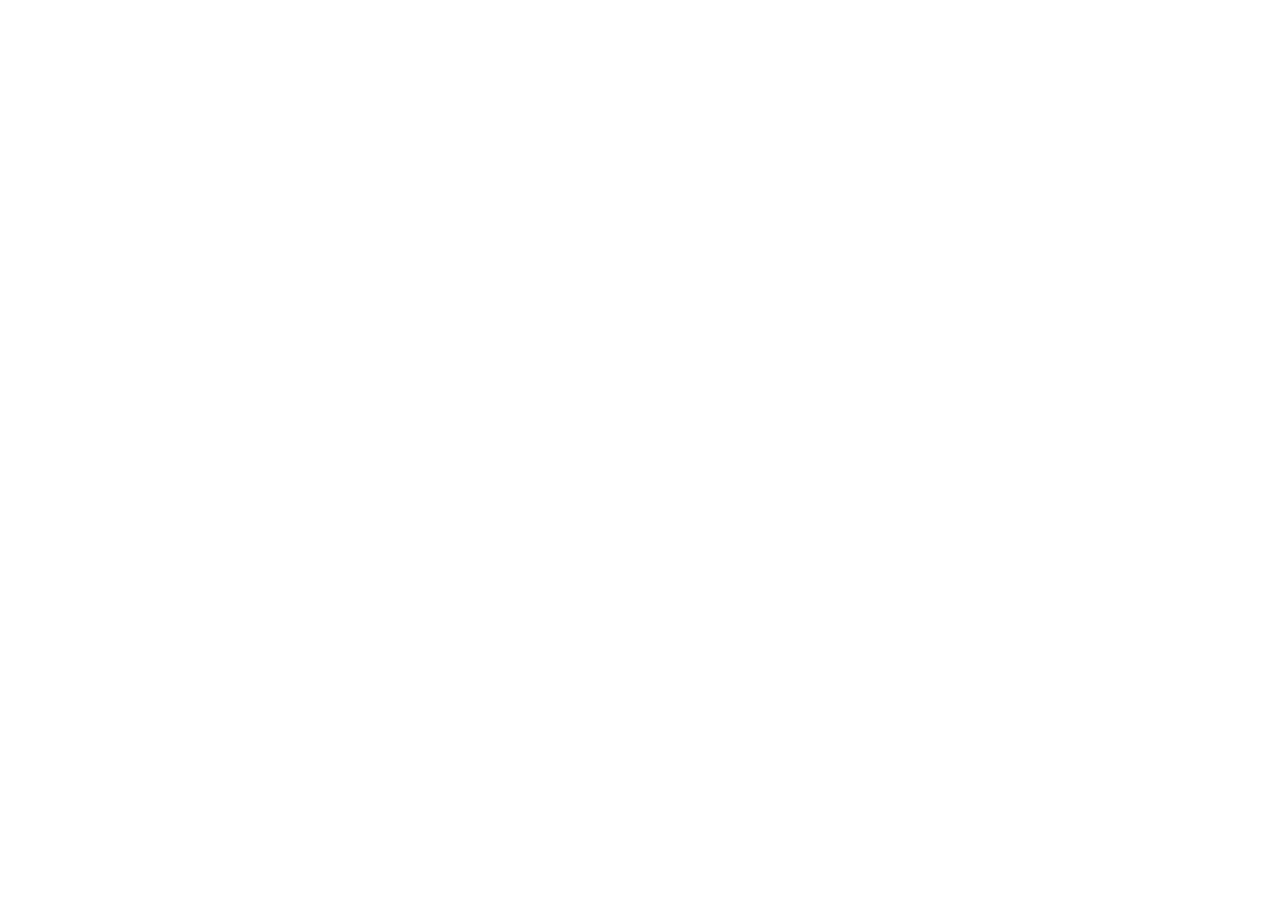
==== commit 5072178c: "Il portfolio si è spostato su benedettooliva.it" ====
--- a/guide/come-farsi-trovare-su-chatgpt/index.html
+++ b/guide/come-farsi-trovare-su-chatgpt/index.html
@@ -1,24 +1,16 @@
-<!doctype html> <!--! © 2026 Benedetto Oliva — tutti i diritti riservati. Codice, grafica e testi non possono essere copiati o riutilizzati senza autorizzazione scritta. --> <html lang="it"> <head> <meta charset="utf-8"> <meta name="viewport" content="width=device-width,initial-scale=1"> <meta name="author" content="Benedetto Oliva"> <meta name="copyright" content="© 2026 Benedetto Oliva"> <title>Come farsi trovare su ChatGPT: guida per le attività di Benevento (2026) | Benedetto Oliva</title> <meta name="description" content="Guida pratica per negozi, ristoranti, B&amp;B e studi di Benevento: come fare in modo che ChatGPT, Gemini e le altre intelligenze artificiali trovino e consiglino la tua attività. 10 passi, una lista di controllo e le domande da provare."> <link rel="canonical" href="https://bennoolivaa.github.io/guide/come-farsi-trovare-su-chatgpt/"> <meta name="robots" content="index, follow, max-image-preview:large, max-snippet:-1"> <meta name="theme-color" content="#f3eee4"> <meta property="og:type" content="website"> <meta property="og:locale" content="it_IT"> <meta property="og:url" content="https://bennoolivaa.github.io/guide/come-farsi-trovare-su-chatgpt/"> <meta property="og:title" content="Come farsi trovare su ChatGPT: guida per le attività di Benevento."> <meta property="og:description" content="Guida pratica per negozi, ristoranti, B&amp;B e studi di Benevento: come fare in modo che ChatGPT, Gemini e le altre intelligenze artificiali trovino e consiglino la tua attività. 10 passi, una lista di controllo e le domande da provare."> <meta property="og:image" content="https://bennoolivaa.github.io/og.jpg"> <meta property="og:image:width" content="1200"> <meta property="og:image:height" content="630"> <meta name="twitter:card" content="summary_large_image"> <link rel="icon" href="/favicon.svg" type="image/svg+xml"> <link rel="apple-touch-icon" href="/apple-touch-icon.png"> <link rel="preload" href="/assets/fonts/manrope-normal-latin.woff2" as="font" type="font/woff2" crossorigin> <link rel="stylesheet" href="/assets/css/site.css?v=25"> <script>document.documentElement.classList.add("js")</script> <script type="application/ld+json"> {"@context":"https://schema.org","@graph":[{"@type":"Article","@id":"https://bennoolivaa.github.io/guide/come-farsi-trovare-su-chatgpt/#guida","headline":"Come farsi trovare su ChatGPT: guida per le attività di Benevento.","description":"Guida pratica per negozi, ristoranti, B&B e studi di Benevento: come fare in modo che ChatGPT, Gemini e le altre intelligenze artificiali trovino e consiglino la tua attività. 10 passi, una lista di controllo e le domande da provare.","url":"https://bennoolivaa.github.io/guide/come-farsi-trovare-su-chatgpt/","mainEntityOfPage":"https://bennoolivaa.github.io/guide/come-farsi-trovare-su-chatgpt/","inLanguage":"it-IT","datePublished":"2026-10-14","dateModified":"2026-10-14","author":{"@type":"Person","@id":"https://bennoolivaa.github.io/#benedetto","name":"Benedetto Oliva","url":"https://bennoolivaa.github.io/"},"publisher":{"@type":"Person","@id":"https://bennoolivaa.github.io/#benedetto","name":"Benedetto Oliva","url":"https://bennoolivaa.github.io/"},"image":"https://bennoolivaa.github.io/og.jpg","wordCount":1560,"about":["ChatGPT","SEO locale","Intelligenza artificiale","Benevento"]},{"@type":"BreadcrumbList","itemListElement":[{"@type":"ListItem","position":1,"name":"Home","item":"https://bennoolivaa.github.io/"},{"@type":"ListItem","position":2,"name":"Come farsi trovare su ChatGPT","item":"https://bennoolivaa.github.io/guide/come-farsi-trovare-su-chatgpt/"}]},{"@type":"FAQPage","@id":"https://bennoolivaa.github.io/guide/come-farsi-trovare-su-chatgpt/#domande","mainEntity":[{"@type":"Question","name":"ChatGPT usa Google per cercare?","acceptedAnswer":{"@type":"Answer","text":"Per cercare sul web ChatGPT si appoggia anche a Bing e a un proprio motore (OAI-SearchBot). Per questo conviene essere ben presenti su Bing, non solo su Google. Gemini e le risposte con l’AI di Google invece partono da Google."}},{"@type":"Question","name":"Si può pagare per essere consigliati da ChatGPT?","acceptedAnswer":{"@type":"Answer","text":"Per essere citati nelle risposte non serve pubblicità: contano le informazioni che le AI trovano su di te, sul tuo sito e in giro per il web."}},{"@type":"Question","name":"In quanto tempo si vedono i risultati?","acceptedAnswer":{"@type":"Answer","text":"I motori leggono le pagine nuove in qualche giorno o settimana; perché un’attività venga consigliata con regolarità servono di solito mesi di informazioni coerenti e di recensioni."}},{"@type":"Question","name":"Vale anche per Gemini, Copilot e Perplexity?","acceptedAnswer":{"@type":"Answer","text":"Sì: funzionano in modo simile. Leggono il web, incrociano più fonti e consigliano chi è descritto in modo chiaro e coerente. Gemini si basa su Google, Copilot su Bing, Perplexity anche su un proprio motore."}},{"@type":"Question","name":"Cos’è il file llms.txt?","acceptedAnswer":{"@type":"Answer","text":"È una proposta recente: un file di testo che riassume il sito per le intelligenze artificiali. Non tutte lo usano ancora in modo ufficiale, ma aggiungerlo costa poco e non fa danni."}},{"@type":"Question","name":"Posso fare tutto da solo?","acceptedAnswer":{"@type":"Answer","text":"Molti passi sì: scheda Google, recensioni, testi, orari. Dati strutturati, robots.txt, Search Console e IndexNow richiedono un po’ di pratica tecnica: se vuoi, me ne occupo io."}}]}]} </script> </head> <body class="pagina"> <svg width="0" height="0" style="position:absolute" aria-hidden="true"> <defs> <symbol id="logo" viewBox="0 0 64 64"><rect width="64" height="64" rx="16" fill="var(--l-bg)"/><path d="M15.4 13.4c-.8 6.4.6 10.6-.2 17.2-.6 5.4-.6 13 .2 19.4" fill="none" stroke="var(--l-b)" stroke-linecap="round" stroke-width="7.4"/><path d="M12.6 22.6C9.4 22.4 6.2 20 5 16.4c3.6-.6 6.8 1.2 8.4 4.2Z" fill="var(--l-f)"/><circle cx="24.6" cy="40.4" r="7.6" fill="none" stroke="var(--l-b)" stroke-width="7.4"/><path d="M47.4 29.2c.6-3 1.9-5.4 3.9-7.4" fill="none" stroke="var(--l-f)" stroke-width="2" stroke-linecap="round"/><path d="M50.6 22.6C50.2 15.2 54.4 9.6 59.6 8c.6 6.8-3 12.4-9 14.6Z" fill="var(--l-f)"/><ellipse cx="46" cy="40.4" rx="9" ry="11.6" transform="rotate(14 46 40.4)" fill="var(--l-o)"/><ellipse cx="42.6" cy="35.4" rx="2" ry="3.8" transform="rotate(14 42.6 35.4)" fill="var(--l-h)"/></symbol> <symbol id="i-arrow" viewBox="0 0 24 24"><path d="M5 12h14M13 6l6 6-6 6"/></symbol> <symbol id="i-down" viewBox="0 0 24 24"><path d="M12 5v14M6 13l6 6 6-6"/></symbol> <symbol id="i-store" viewBox="0 0 24 24"><path d="M4 9.5 5.5 4h13L20 9.5M4 9.5h16M4 9.5a2.7 2.7 0 0 0 5.3 0 2.7 2.7 0 0 0 5.4 0 2.7 2.7 0 0 0 5.3 0M5.5 12v8h13v-8M10 20v-5h4v5"/></symbol> <symbol id="i-bag" viewBox="0 0 24 24"><path d="M5 8h14l-1 12H6L5 8Z"/><path d="M9 10V7a3 3 0 0 1 6 0v3"/></symbol> <symbol id="i-gift" viewBox="0 0 24 24"><path d="M4 10h16v10H4zM3 7h18v3H3zM12 7v13M12 7c-1.5-3-5-3.5-5-1.2C7 7 9 7 12 7Zm0 0c1.5-3 5-3.5 5-1.2C17 7 15 7 12 7Z"/></symbol> <symbol id="i-panel" viewBox="0 0 24 24"><rect x="3" y="4" width="18" height="16" rx="2"/><path d="M3 9h18M8 13h3M8 16h6M15 13h1"/></symbol> <symbol id="i-send" viewBox="0 0 24 24"><path d="M21 4 3 11l6.5 2.5L12 20l3-5.5L21 4ZM9.5 13.5 21 4"/></symbol> <symbol id="i-calendar" viewBox="0 0 24 24"><rect x="3.5" y="5" width="17" height="15" rx="2"/><path d="M3.5 10h17M8 3v4M16 3v4M8 14h2M14 14h2M8 17h2"/></symbol> <symbol id="i-mail" viewBox="0 0 24 24"><rect x="3" y="5" width="18" height="14" rx="2"/><path d="m4 7 8 6 8-6"/></symbol> <symbol id="i-shield" viewBox="0 0 24 24"><path d="M12 3 5 6v5c0 4.5 3 8 7 10 4-2 7-5.5 7-10V6l-7-3Z"/><path d="m9 12 2 2 4-4"/></symbol> <symbol id="i-clock" viewBox="0 0 24 24"><circle cx="12" cy="12" r="8.5"/><path d="M12 7.5V12l3 2"/></symbol> <symbol id="i-book" viewBox="0 0 24 24"><path d="M4 5.5C6.5 4.5 9.5 4.5 12 6c2.5-1.5 5.5-1.5 8-.5V19c-2.5-1-5.5-1-8 .5-2.5-1.5-5.5-1.5-8-.5V5.5ZM12 6v13.5"/></symbol> <symbol id="i-star" viewBox="0 0 24 24"><path d="m12 4 2.4 5 5.4.6-4 3.7 1.1 5.4L12 16l-4.9 2.7 1.1-5.4-4-3.7 5.4-.6L12 4Z"/></symbol> <symbol id="i-pin" viewBox="0 0 24 24"><path d="M12 21s-6.5-5.6-6.5-11a6.5 6.5 0 0 1 13 0C18.5 15.4 12 21 12 21Z"/><circle cx="12" cy="10" r="2.3"/></symbol> <symbol id="i-wrench" viewBox="0 0 24 24"><path d="M14.5 5.5a4 4 0 0 0 4.9 5L12 18a2.1 2.1 0 1 1-3-3l7.5-7.4a4 4 0 0 0-2-2.1ZM19 5l-2.5 2.5"/></symbol> <symbol id="i-wa" viewBox="0 0 24 24"><path d="M17.472 14.382c-.297-.149-1.758-.867-2.03-.967-.273-.099-.471-.148-.67.15-.197.297-.767.966-.94 1.164-.173.199-.347.223-.644.075-.297-.15-1.255-.463-2.39-1.475-.883-.788-1.48-1.761-1.653-2.059-.173-.297-.018-.458.13-.606.134-.133.298-.347.446-.52.149-.174.198-.298.298-.497.099-.198.05-.371-.025-.52-.075-.149-.669-1.612-.916-2.207-.242-.579-.487-.5-.669-.51-.173-.008-.371-.01-.57-.01-.198 0-.52.074-.792.372-.272.297-1.04 1.016-1.04 2.479 0 1.462 1.065 2.875 1.213 3.074.149.198 2.096 3.2 5.077 4.487.709.306 1.262.489 1.694.625.712.227 1.36.195 1.871.118.571-.085 1.758-.719 2.006-1.413.248-.694.248-1.289.173-1.413-.074-.124-.272-.198-.57-.347m-5.421 7.403h-.004a9.87 9.87 0 01-5.031-1.378l-.361-.214-3.741.982.998-3.648-.235-.374a9.86 9.86 0 01-1.51-5.26c.001-5.45 4.436-9.884 9.888-9.884 2.64 0 5.122 1.03 6.988 2.898a9.825 9.825 0 012.893 6.994c-.003 5.45-4.437 9.884-9.885 9.884m8.413-18.297A11.815 11.815 0 0012.05 0C5.495 0 .16 5.335.157 11.892c0 2.096.547 4.142 1.588 5.945L.057 24l6.305-1.654a11.882 11.882 0 005.683 1.448h.005c6.554 0 11.89-5.335 11.893-11.893a11.821 11.821 0 00-3.48-8.413Z"/></symbol> <symbol id="i-copy" viewBox="0 0 24 24"><rect x="8" y="8" width="12" height="12" rx="2"/><path d="M16 8V5.5A1.5 1.5 0 0 0 14.5 4h-9A1.5 1.5 0 0 0 4 5.5v9A1.5 1.5 0 0 0 5.5 16H8"/></symbol> <symbol id="i-openai" viewBox="0 0 24 24"><path fill="currentColor" stroke="none" d="M22.2819 9.8211a5.9847 5.9847 0 0 0-.5157-4.9108 6.0462 6.0462 0 0 0-6.5098-2.9A6.0651 6.0651 0 0 0 4.9807 4.1818a5.9847 5.9847 0 0 0-3.9977 2.9 6.0462 6.0462 0 0 0 .7427 7.0966 5.98 5.98 0 0 0 .511 4.9107 6.051 6.051 0 0 0 6.5146 2.9001A5.9847 5.9847 0 0 0 13.2599 24a6.0557 6.0557 0 0 0 5.7718-4.2058 5.9894 5.9894 0 0 0 3.9977-2.9001 6.0557 6.0557 0 0 0-.7475-7.0729zm-9.022 12.6081a4.4755 4.4755 0 0 1-2.8764-1.0408l.1419-.0804 4.7783-2.7582a.7948.7948 0 0 0 .3927-.6813v-6.7369l2.02 1.1686a.071.071 0 0 1 .038.052v5.5826a4.504 4.504 0 0 1-4.4945 4.4944zm-9.6607-4.1254a4.4708 4.4708 0 0 1-.5346-3.0137l.142.0852 4.783 2.7582a.7712.7712 0 0 0 .7806 0l5.8428-3.3685v2.3324a.0804.0804 0 0 1-.0332.0615L9.74 19.9502a4.4992 4.4992 0 0 1-6.1408-1.6464zM2.3408 7.8956a4.485 4.485 0 0 1 2.3655-1.9728V11.6a.7664.7664 0 0 0 .3879.6765l5.8144 3.3543-2.0201 1.1685a.0757.0757 0 0 1-.071 0l-4.8303-2.7865A4.504 4.504 0 0 1 2.3408 7.872zm16.5963 3.8558L13.1038 8.364 15.1192 7.2a.0757.0757 0 0 1 .071 0l4.8303 2.7913a4.4944 4.4944 0 0 1-.6765 8.1042v-5.6772a.79.79 0 0 0-.407-.667zm2.0107-3.0231l-.142-.0852-4.7735-2.7818a.7759.7759 0 0 0-.7854 0L9.409 9.2297V6.8974a.0662.0662 0 0 1 .0284-.0615l4.8303-2.7866a4.4992 4.4992 0 0 1 6.6802 4.66zM8.3065 12.863l-2.02-1.1638a.0804.0804 0 0 1-.038-.0567V6.0742a4.4992 4.4992 0 0 1 7.3757-3.4537l-.142.0805L8.704 5.459a.7948.7948 0 0 0-.3927.6813zm1.0976-2.3654l2.602-1.4998 2.6069 1.4998v2.9994l-2.5974 1.4997-2.6067-1.4997Z"/></symbol> <symbol id="i-x" viewBox="0 0 24 24"><path d="M7 7l10 10M17 7 7 17"/></symbol> <symbol id="i-check" viewBox="0 0 24 24"><path d="m5 12.5 4.5 4.5L19 7.5"/></symbol> <symbol id="i-camera" viewBox="0 0 24 24"><path d="M4 8h3l1.5-2.5h7L17 8h3v11H4V8Z"/><circle cx="12" cy="13" r="3.3"/></symbol> </defs> </svg> <a class="skip" href="#main">Vai al contenuto</a> <header class="top" id="top"> <div class="top-pill"> <a class="brand" href="/" aria-label="Benedetto Oliva, home"><svg class="logo" aria-hidden="true"><use href="#logo"/></svg><span class="brand-name">Benedetto Oliva</span></a> <nav class="nav" aria-label="Sezioni"><a href="/servizi/visibilita-google-ai/">Google e AI</a><a href="/#lavori">Lavori</a><a href="/#servizi">Servizi</a><a href="/#chi-sono">Chi sono</a></nav> <a class="top-wa" href="https://wa.me/393534312140?text=Ciao%20Benedetto%2C%20ho%20visto%20il%20tuo%20sito%20e%20vorrei%20qualche%20informazione." target="_blank" rel="noopener" aria-label="Scrivimi su WhatsApp"><svg class="ic ic-wa" aria-hidden="true"><use href="#i-wa"/></svg></a> <a class="btn btn-sm btn-ink top-cta" href="#contatti">Scrivimi</a> <span class="top-progress" aria-hidden="true"></span> <button class="menu-btn" type="button" aria-expanded="false" aria-controls="menu" aria-label="Apri il menu"><span></span><span></span></button> </div> <nav class="menu" id="menu" aria-label="Menu" hidden><a href="/servizi/visibilita-google-ai/">Google e AI <svg class="ic" aria-hidden="true"><use href="#i-arrow"/></svg></a><a href="/#lavori">Lavori <svg class="ic" aria-hidden="true"><use href="#i-arrow"/></svg></a><a href="/#servizi">Servizi <svg class="ic" aria-hidden="true"><use href="#i-arrow"/></svg></a><a href="/#chi-sono">Chi sono <svg class="ic" aria-hidden="true"><use href="#i-arrow"/></svg></a><a href="https://wa.me/393534312140?text=Ciao%20Benedetto%2C%20ho%20visto%20il%20tuo%20sito%20e%20vorrei%20qualche%20informazione." target="_blank" rel="noopener">WhatsApp <svg class="ic ic-wa" aria-hidden="true"><use href="#i-wa"/></svg></a><a class="menu-cta" href="#contatti">Scrivimi <svg class="ic" aria-hidden="true"><use href="#i-arrow"/></svg></a></nav> </header> <main id="main"> <section class="pagina-hero guida-hero"> <div class="wrap guida-wrap"> <nav class="crumbs" aria-label="Percorso"><a href="/">Home</a><span aria-hidden="true">›</span><span aria-current="page">Come farsi trovare su ChatGPT</span></nav> <p class="eyebrow reveal">Guida gratuita</p> <h1 class="reveal">Come farsi trovare su ChatGPT: <em>guida per le attività di Benevento.</em></h1> <p class="lead reveal">Cosa fare, passo dopo passo, perché ChatGPT, Gemini e le altre intelligenze artificiali trovino e consiglino la tua attività quando qualcuno chiede «dove trovo…» a Benevento.</p> <p class="guida-meta reveal"><img class="avatar" src="/assets/img/benedetto-avatar-96.webp" srcset="/assets/img/benedetto-avatar-96.webp, /assets/img/benedetto-avatar-192.webp 2x" width="40" height="40" alt=""><span>di <b>Benedetto Oliva</b> · aggiornata il <time datetime="2026-10-14">14 ottobre 2026</time> · 8 minuti di lettura</span></p> </div> </section> <section class="section guida-corpo" aria-label="Guida"> <div class="wrap guida-layout"> <nav class="guida-indice" aria-label="In questa guida"><p>In questa guida</p><ol><li><a href="#come-sceglie">Come sceglie ChatGPT chi consigliare</a></li><li><a href="#dieci-passi">I 10 passi per farti trovare</a></li><li><a href="#controllare">Come controllare se ChatGPT ti conosce</a></li><li><a href="#cosa-non-fare">Cosa non fare</a></li><li><a href="#lista">La lista di controllo</a></li><li><a href="#domande">Domande frequenti</a></li></ol></nav> <article class="guida-testo"> <div class="tile tile-olive in-breve reveal"><p class="ottieni-t">In breve</p><ul class="check-list"><li><svg class="ic" aria-hidden="true"><use href="#i-check"/></svg><span>Quando cerchi un’attività, ChatGPT legge il web e consiglia chi trova <b>descritto in modo chiaro e uguale in più posti</b>.</span></li><li><svg class="ic" aria-hidden="true"><use href="#i-check"/></svg><span>Serve un <b>sito tuo</b> con scritto in testo cosa fai, dove sei, quando sei aperto e quanto costa più o meno: i social da soli non bastano.</span></li><li><svg class="ic" aria-hidden="true"><use href="#i-check"/></svg><span>Sito, <b>scheda Google</b> e <b>recensioni</b> devono raccontare la stessa attività, con gli stessi orari e lo stesso telefono.</span></li><li><svg class="ic" aria-hidden="true"><use href="#i-check"/></svg><span>Non bloccare i motori delle AI e fatti conoscere anche da <b>Bing</b>: ChatGPT, per cercare sul web, si appoggia anche a lui.</span></li><li><svg class="ic" aria-hidden="true"><use href="#i-check"/></svg><span>Nessuno può garantirti di essere consigliato: si può però renderlo <b>molto più facile</b>. Ci vogliono settimane, non giorni.</span></li></ul></div> <h2 id="come-sceglie">Come sceglie ChatGPT <em>chi consigliare</em></h2> <p>Quando chiedi a ChatGPT «dove trovo…», per le attività di una città di solito non risponde a memoria: <b>cerca sul web</b>, legge alcune pagine e mette insieme una risposta, spesso con i link alle fonti.</p> <p>Per scegliere chi consigliare guarda soprattutto tre cose: se trova <b>informazioni chiare</b> (cosa fai, dove, quando), se le trova <b>uguali in più posti</b> (sito, scheda Google, recensioni, altri siti) e se sono <b>recenti</b>. Non esiste un modo per «iscriversi» a ChatGPT: bisogna farsi trovare dove legge lui.</p> <p>La buona notizia è che sono le stesse cose che servono per Google e per i clienti in carne e ossa: lavorarci non è mai tempo perso.</p> <h2 id="dieci-passi">I 10 passi <em>per farti trovare</em></h2> <ol class="passi"><li class="passo reveal" id="passo-1"><span class="passo-n">01</span><div><h3>Un sito tuo, non solo i social</h3><p>Instagram e Facebook sono utili, ma molto di quello che pubblichi lì le intelligenze artificiali non riescono a leggerlo bene. Un sito, anche di poche pagine, è il posto dove sei tu a decidere cosa si sa della tua attività.</p> <p class="perche"><b>Perché conta:</b> È la fonte principale che le AI leggono e citano, con il link per raggiungerti.</p></div></li><li class="passo reveal" id="passo-2"><span class="passo-n">02</span><div><h3>Scrivi cosa fai, dove e quando: in testo</h3><p>Nome, indirizzo, zona (per esempio «a due passi dall’Arco di Traiano»), orari, servizi, prezzi indicativi, come prenotare. <b>Scritti come testo</b>, non dentro una foto o un volantino in PDF: un’immagine con gli orari, per una macchina, spesso è solo un’immagine.</p> <p class="perche"><b>Perché conta:</b> Le AI rispondono a domande precise («aperto la domenica?», «quanto costa?»): se la risposta non è scritta da nessuna parte, non possono darla.</p></div></li><li class="passo reveal" id="passo-3"><span class="passo-n">03</span><div><h3>Rispondi alle domande vere dei clienti</h3><p>Pensa alle domande che ti fanno al telefono o in negozio e mettile sul sito con la risposta: «Fate spedizioni?», «C’è parcheggio vicino?», «Accettate prenotazioni per gruppi?». Una pagina di <b>domande frequenti</b> è perfetta.</p> <p class="perche"><b>Perché conta:</b> Chi chiede a ChatGPT usa proprio quelle parole: più il tuo sito somiglia alla domanda, più è facile che venga scelto.</p></div></li><li class="passo reveal" id="passo-4"><span class="passo-n">04</span><div><h3>Aggiungi i dati strutturati</h3><p>Sono poche righe invisibili ai visitatori che dicono ai motori, in un linguaggio standard (schema.org), chi sei: tipo di attività, indirizzo, orari, telefono, servizi, domande frequenti.</p><details class="tecnico"><summary>Esempio da passare a chi ti cura il sito</summary><pre><code>&lt;script type="application/ld+json"&gt;
-{
-  "@context": "https://schema.org",
-  "@type": "Bakery",
-  "name": "Nome della tua attività",
-  "address": {
-    "@type": "PostalAddress",
-    "streetAddress": "Corso Garibaldi 1",
-    "addressLocality": "Benevento",
-    "postalCode": "82100",
-    "addressCountry": "IT"
-  },
-  "telephone": "+39 0824 000000",
-  "openingHours": ["Tu-Sa 07:00-13:00", "Tu-Sa 16:00-20:00", "Su 08:00-13:00"],
-  "url": "https://www.latuaattivita.it"
-}
-&lt;/script&gt;</code></pre><p>Dati d’esempio: vanno sostituiti con quelli veri e con il tipo di attività giusto (Restaurant, Store, LodgingBusiness…).</p></details> <p class="perche"><b>Perché conta:</b> È il modo più diretto per far capire a una macchina, senza ambiguità, chi sei e quando sei aperto.</p></div></li><li class="passo reveal" id="passo-5"><span class="passo-n">05</span><div><h3>Non chiudere la porta ai motori delle AI</h3><p>Nel sito c’è un file, <code>robots.txt</code>, che dice quali motori possono leggerlo. Fai controllare che non blocchi <b>OAI-SearchBot</b> (il motore di ricerca di ChatGPT), <b>Bingbot</b> e <b>Googlebot</b>. Bloccare <b>GPTBot</b> invece riguarda l’addestramento dei modelli, non la ricerca: è una scelta tua.</p><details class="tecnico"><summary>Esempio da passare a chi ti cura il sito</summary><pre><code>User-agent: OAI-SearchBot
-Allow: /
-
-User-agent: Bingbot
-Allow: /
-
-User-agent: Googlebot
-Allow: /</code></pre></details> <p class="perche"><b>Perché conta:</b> Se il motore non può entrare, la tua attività per lui semplicemente non esiste.</p></div></li><li class="passo reveal" id="passo-6"><span class="passo-n">06</span><div><h3>Fatti conoscere da Bing (e da Google)</h3><p>Registra il sito gratis su <b>Bing Webmaster Tools</b> e su <b>Google Search Console</b> e invia la sitemap, cioè l’elenco delle pagine. Se puoi, attiva anche <b>IndexNow</b>: avvisa subito i motori quando aggiorni qualcosa.</p> <p class="perche"><b>Perché conta:</b> ChatGPT per cercare sul web si appoggia anche a Bing; Gemini e le risposte con l’AI di Google partono da Google. Essere ben presenti in entrambi copre quasi tutto.</p></div></li><li class="passo reveal" id="passo-7"><span class="passo-n">07</span><div><h3>Scheda Google completa e uguale al sito</h3><p>Su <b>Google Business</b> scegli la categoria giusta, scrivi una descrizione, metti foto vere e soprattutto <b>gli stessi orari, telefono e indirizzo</b> del sito. Ricordati delle festività e delle ferie.</p> <p class="perche"><b>Perché conta:</b> Le AI incrociano più fonti: se sito e scheda dicono cose diverse, si fidano meno di entrambi.</p></div></li><li class="passo reveal" id="passo-8"><span class="passo-n">08</span><div><h3>Chiedi recensioni e rispondi</h3><p>Chiedi ai clienti contenti di lasciare una recensione su Google: un biglietto in cassa o un messaggio dopo l’acquisto bastano. Rispondi a tutte, anche a quelle negative, con calma e gentilezza.</p> <p class="perche"><b>Perché conta:</b> Quando consigliano un’attività, le AI citano spesso quello che dicono i clienti e il punteggio medio.</p></div></li><li class="passo reveal" id="passo-9"><span class="passo-n">09</span><div><h3>Fatti citare da altri siti</h3><p>Un articolo su un giornale locale, la pagina dell’associazione dei commercianti, un elenco di settore, il sito di un fornitore o di un evento che hai sponsorizzato: ogni posto affidabile che parla di te, <b>con lo stesso nome e la stessa zona</b>, conta.</p> <p class="perche"><b>Perché conta:</b> Più fonti diverse confermano chi sei, più le AI si sentono sicure a consigliarti.</p></div></li><li class="passo reveal" id="passo-10"><span class="passo-n">10</span><div><h3>Tieni tutto aggiornato</h3><p>Orari delle feste, prodotti nuovi, prezzi, chiusure: aggiorna il sito <b>prima</b> che i clienti debbano chiederlo. Una piccola novità ogni tanto mostra che l’attività è viva.</p> <p class="perche"><b>Perché conta:</b> Le AI preferiscono informazioni recenti: un sito fermo da anni rischia di essere scavalcato da chi è aggiornato.</p></div></li></ol> <h2 id="controllare">Come controllare <em>se ChatGPT ti conosce</em></h2> <p>Apri ChatGPT, attiva la <b>ricerca sul web</b> e, se puoi, usa una <b>chat temporanea</b>, così le conversazioni passate non influenzano la risposta. Poi fai la domanda che farebbe un tuo cliente, con le sue parole. Qualche esempio da copiare e adattare:</p> <ul class="prompt-list"><li><q>Ciao ChatGPT, consigliami una pasticceria a Benevento aperta la domenica mattina.</q><button class="copy copy-sm" type="button" data-copy="Ciao ChatGPT, consigliami una pasticceria a Benevento aperta la domenica mattina."><svg class="ic" aria-hidden="true"><use href="#i-copy"/></svg><span>Copia</span></button></li><li><q>Cerco un B&amp;B vicino all’Arco di Traiano per un weekend: cosa mi consigli?</q><button class="copy copy-sm" type="button" data-copy="Cerco un B&amp;B vicino all’Arco di Traiano per un weekend: cosa mi consigli?"><svg class="ic" aria-hidden="true"><use href="#i-copy"/></svg><span>Copia</span></button></li><li><q>Dove posso far riparare un orologio a Benevento?</q><button class="copy copy-sm" type="button" data-copy="Dove posso far riparare un orologio a Benevento?"><svg class="ic" aria-hidden="true"><use href="#i-copy"/></svg><span>Copia</span></button></li><li><q>Qual è un buon ristorante per una cena di laurea in centro a Benevento?</q><button class="copy copy-sm" type="button" data-copy="Qual è un buon ristorante per una cena di laurea in centro a Benevento?"><svg class="ic" aria-hidden="true"><use href="#i-copy"/></svg><span>Copia</span></button></li></ul> <p>Prova formulazioni diverse e ripeti la prova ogni tanto: le risposte cambiano da persona a persona e di giorno in giorno. Consideralo un termometro, non una classifica. Se compari, guarda <b>quali fonti cita</b>: ti dicono quali informazioni su di te stanno funzionando.</p> <h2 id="cosa-non-fare">Cosa <em>non fare</em></h2> <ul class="non-fare"><li><svg class="ic" aria-hidden="true"><use href="#i-x"/></svg><div><b>Riempire le pagine di parole chiave</b><span>Testi scritti per le macchine e non per le persone non convincono né i clienti né le AI.</span></div></li><li><svg class="ic" aria-hidden="true"><use href="#i-x"/></svg><div><b>Comprare o inventare recensioni</b><span>Oltre a essere scorretto, è vietato: le piattaforme le riconoscono e le rimuovono, e la fiducia si perde.</span></div></li><li><svg class="ic" aria-hidden="true"><use href="#i-x"/></svg><div><b>Pubblicare decine di pagine fotocopia</b><span>Pagine quasi uguali per ogni paese dei dintorni non aiutano: meglio poche pagine vere e utili.</span></div></li><li><svg class="ic" aria-hidden="true"><use href="#i-x"/></svg><div><b>Credere a chi promette «primi su ChatGPT»</b><span>Nessuno controlla le risposte delle AI. Chi lo garantisce, non sta dicendo la verità.</span></div></li><li><svg class="ic" aria-hidden="true"><use href="#i-x"/></svg><div><b>Nascondere le informazioni nei PDF o nelle immagini</b><span>Menù, listini e orari vanno anche scritti come testo nella pagina.</span></div></li></ul> <h2 id="lista">La lista <em>di controllo</em></h2> <p>Spunta quello che hai già fatto: quello che resta è il tuo piano dei prossimi mesi.</p> <ul class="lista-controllo"><li><label><input type="checkbox"><span>Ho un sito mio, raggiungibile anche da telefono</span></label></li><li><label><input type="checkbox"><span>Nome, indirizzo, zona, orari e telefono sono scritti in testo</span></label></li><li><label><input type="checkbox"><span>C’è una pagina di domande frequenti con le domande vere dei clienti</span></label></li><li><label><input type="checkbox"><span>Il sito ha i dati strutturati (schema.org) dell’attività</span></label></li><li><label><input type="checkbox"><span>robots.txt non blocca OAI-SearchBot, Bingbot e Googlebot</span></label></li><li><label><input type="checkbox"><span>Il sito è registrato su Google Search Console e Bing Webmaster Tools</span></label></li><li><label><input type="checkbox"><span>La sitemap è stata inviata a entrambi</span></label></li><li><label><input type="checkbox"><span>La scheda Google ha gli stessi orari, telefono e indirizzo del sito</span></label></li><li><label><input type="checkbox"><span>Chiedo regolarmente recensioni e rispondo a tutte</span></label></li><li><label><input type="checkbox"><span>Almeno un altro sito affidabile parla della mia attività</span></label></li><li><label><input type="checkbox"><span>Gli orari delle festività sono già aggiornati</span></label></li></ul> <h2 id="domande">Domande <em>frequenti</em></h2> <div class="faq"><details><summary>ChatGPT usa Google per cercare?</summary><p>Per cercare sul web ChatGPT si appoggia anche a Bing e a un proprio motore (OAI-SearchBot). Per questo conviene essere ben presenti su Bing, non solo su Google. Gemini e le risposte con l’AI di Google invece partono da Google.</p></details><details><summary>Si può pagare per essere consigliati da ChatGPT?</summary><p>Per essere citati nelle risposte non serve pubblicità: contano le informazioni che le AI trovano su di te, sul tuo sito e in giro per il web.</p></details><details><summary>In quanto tempo si vedono i risultati?</summary><p>I motori leggono le pagine nuove in qualche giorno o settimana; perché un’attività venga consigliata con regolarità servono di solito mesi di informazioni coerenti e di recensioni.</p></details><details><summary>Vale anche per Gemini, Copilot e Perplexity?</summary><p>Sì: funzionano in modo simile. Leggono il web, incrociano più fonti e consigliano chi è descritto in modo chiaro e coerente. Gemini si basa su Google, Copilot su Bing, Perplexity anche su un proprio motore.</p></details><details><summary>Cos’è il file llms.txt?</summary><p>È una proposta recente: un file di testo che riassume il sito per le intelligenze artificiali. Non tutte lo usano ancora in modo ufficiale, ma aggiungerlo costa poco e non fa danni.</p></details><details><summary>Posso fare tutto da solo?</summary><p>Molti passi sì: scheda Google, recensioni, testi, orari. Dati strutturati, robots.txt, Search Console e IndexNow richiedono un po’ di pratica tecnica: se vuoi, me ne occupo io.</p></details></div> <div class="tile tile-dark guida-cta reveal"> <h2>Vuoi che controlli <em>la tua attività?</em></h2> <p>Guardo sito, scheda Google e risposte delle AI e ti dico cosa sistemare per primo. Se vuoi, poi me ne occupo io.</p> <div class="hero-cta"><a class="btn btn-light btn-arrow" href="#contatti">Scrivimi <span class="btn-ic"><svg class="ic" aria-hidden="true"><use href="#i-arrow"/></svg></span></a> <a class="s-more" href="/servizi/visibilita-google-ai/">Il servizio Google e AI <svg class="ic" aria-hidden="true"><use href="#i-arrow"/></svg></a></div> </div> </article> </div> </section> <section class="contact" id="contatti" aria-labelledby="contatti-t"> <div class="wrap contact-grid"> <div class="contact-text reveal"> <p class="eyebrow">Contatti</p> <h2 id="contatti-t">Hai un’attività a Benevento? <em>Parliamone.</em></h2> <div class="sign"> <img class="avatar" src="/assets/img/benedetto-avatar-96.webp" srcset="/assets/img/benedetto-avatar-96.webp, /assets/img/benedetto-avatar-192.webp 2x" width="56" height="56" loading="lazy" alt=""> <p>Raccontami cosa fai e cosa ti servirebbe: il messaggio arriva direttamente a me e ti rispondo personalmente.</p> </div> <div class="wa-box"> <a class="btn btn-wa" href="https://wa.me/393534312140?text=Ciao%20Benedetto%2C%20ho%20visto%20il%20tuo%20sito%20e%20vorrei%20qualche%20informazione." target="_blank" rel="noopener"><svg class="ic ic-wa" aria-hidden="true"><use href="#i-wa"/></svg>Scrivimi su WhatsApp</a> <p class="wa-num">353 431 2140 · solo messaggi, rispondo io</p> </div> <p class="mail-alt">Preferisci l’email?</p> <div class="mail-box"> <a class="mail-big" href="mailto:benedetto.oliva@mail.polimi.it?subject=Un%20sito%20per%20la%20mia%20attivit%C3%A0">benedetto.oliva<wbr>@mail.polimi.it</a> <button class="copy" type="button" data-copy="benedetto.oliva@mail.polimi.it"><svg class="ic" aria-hidden="true"><use href="#i-copy"/></svg><span>Copia indirizzo</span></button> </div> </div> <form class="mail-form reveal" id="contact-form" action="https://api.web3forms.com/submit" method="POST" novalidate> <input type="hidden" name="access_key" value="8c52a2c8-a718-40be-8021-08e96a1fdc5b"> <input type="hidden" name="subject" value="Nuovo messaggio dal portfolio"> <input type="hidden" name="from_name" value="Portfolio Benedetto Oliva"> <input type="hidden" name="redirect" value="https://bennoolivaa.github.io/grazie.html"> <input type="checkbox" name="botcheck" class="hp" tabindex="-1" autocomplete="off" aria-hidden="true"> <div class="form-body" id="form-body"> <div> <h3>Scrivimi da qui</h3> <p class="form-sub">Bastano un minuto e un contatto per risponderti. I campi con <span class="req">*</span> sono obbligatori.</p> </div> <div class="field-row"> <div class="field"> <label for="f-nome">Il tuo nome <span class="req">*</span></label> <input id="f-nome" name="Nome" type="text" autocomplete="name" placeholder="Mario Rossi" required maxlength="80" aria-describedby="e-nome"> <p class="err" id="e-nome"></p> </div> <div class="field"> <label for="f-attivita">La tua attività</label> <input id="f-attivita" name="Attività" type="text" autocomplete="organization" placeholder="es. pasticceria in centro" maxlength="120"> </div> </div> <div class="field"> <label for="f-contatto">Email o telefono <span class="req">*</span></label> <input id="f-contatto" name="Contatto" type="text" autocomplete="email" placeholder="Dove posso risponderti" required maxlength="120" aria-describedby="e-contatto"> <p class="err" id="e-contatto"></p> </div> <fieldset class="field"> <legend>Cosa ti serve?</legend> <div class="choices"> <label><input type="checkbox" name="Cosa serve" value="Sito vetrina"><span>Sito vetrina</span></label> <label><input type="checkbox" name="Cosa serve" value="Negozio online"><span>Negozio online</span></label> <label><input type="checkbox" name="Cosa serve" value="Gestionale"><span>Gestionale</span></label> <label><input type="checkbox" name="Cosa serve" value="Iscrizioni a eventi"><span>Iscrizioni a eventi</span></label> <label><input type="checkbox" name="Cosa serve" value="Newsletter"><span>Newsletter</span></label> <label><input type="checkbox" name="Cosa serve" value="Sistemare il sito che ho"><span>Sistemare il mio sito</span></label> </div> </fieldset> <div class="field"> <label for="f-msg">Due righe sul progetto <span class="req">*</span></label> <textarea id="f-msg" name="Messaggio" rows="4" placeholder="Cosa fai, chi sono i tuoi clienti, cosa vorresti online…" required maxlength="4000" aria-describedby="e-msg"></textarea> <p class="err" id="e-msg"></p> </div> <div class="field"> <label class="consent"><input id="f-privacy" type="checkbox" name="Consenso privacy" value="Sì" required aria-describedby="e-privacy"><span>Ho letto l’<a href="/privacy.html" target="_blank" rel="noopener">informativa privacy</a> e acconsento a essere ricontattato per questa richiesta. <span class="req">*</span></span></label> <p class="err" id="e-privacy"></p> </div> <button class="btn btn-accent btn-block" type="submit" id="f-send"><span class="btn-label">Invia il messaggio</span> <svg class="ic" aria-hidden="true"><use href="#i-arrow"/></svg></button> <p class="form-note" id="form-note" role="status" aria-live="polite"></p> </div> <div class="form-done" id="form-done" hidden tabindex="-1"> <span class="done-ic"><svg class="ic" aria-hidden="true"><use href="#i-check"/></svg></span> <h3>Messaggio inviato!</h3> <p id="done-text">Grazie, l’ho ricevuto. Ti rispondo il prima possibile.</p> <button class="btn btn-ghost btn-sm" type="button" id="form-again">Scrivi un altro messaggio</button> </div> </form> </div> </section> </main> <footer class="foot"> <div class="wrap"> <div class="foot-top-row"> <div class="foot-brand"> <svg class="logo logo-chiaro" aria-hidden="true"><use href="#logo"/></svg> <p><b>Benedetto Oliva</b>Siti e gestionali su misura per chi lavora a Benevento.</p> </div> <div class="foot-links"><a class="foot-mail" href="mailto:benedetto.oliva@mail.polimi.it">benedetto.oliva@mail.polimi.it</a><a class="foot-in" href="https://www.linkedin.com/in/benedetto-oliva-1043a227a" target="_blank" rel="me noopener">LinkedIn ↗</a><a class="foot-in" href="https://wa.me/393534312140?text=Ciao%20Benedetto%2C%20ho%20visto%20il%20tuo%20sito%20e%20vorrei%20qualche%20informazione." target="_blank" rel="noopener">WhatsApp ↗</a></div> </div> <nav class="foot-servizi" aria-label="Servizi e lavori"><p>Servizi</p><a href="/servizi/siti-web-benevento/">Siti web per attività</a><a href="/servizi/negozio-online-gift-card/">Negozio online e gift card</a><a href="/servizi/gestionale-su-misura/">Gestionale su misura</a><a href="/servizi/iscrizioni-online-eventi-corsi/">Iscrizioni a eventi e corsi</a><a href="/servizi/visibilita-google-ai/">Google, Maps e AI</a><a href="/servizi/siti-associazioni-pro-loco/">Siti per associazioni</a><p>Lavori</p><a href="/lavori/gioielleria-babuscio/">Gioielleria Babuscio</a><p>Guide</p><a href="/guide/come-farsi-trovare-su-chatgpt/">Come farsi trovare su ChatGPT</a></nav> <p class="foot-word" aria-hidden="true">Benedetto Oliva</p> <div class="foot-bottom"> <p>© 2026 Benedetto Oliva · Tutti i diritti riservati · Nessun cookie, nessun tracciamento · <a href="/privacy.html">Privacy</a></p> <a class="foot-up" href="#main">Torna su ↑</a> </div> </div> </footer> <script src="/assets/js/site.js?v=12" defer="defer"></script> </body> </html> +<!doctype html>
+<html lang="it">
+<head>
+<meta charset="utf-8">
+<meta name="viewport" content="width=device-width, initial-scale=1">
+<title>Benedetto Oliva — ora su benedettooliva.it</title>
+<meta name="robots" content="noindex, follow">
+<meta name="google-site-verification" content="Pg0C__H8mwwNJEGuQCDeKYDlH5m75D87Jm4U_qcwFLs" />
+<link rel="canonical" href="https://benedettooliva.it/guide/come-farsi-trovare-su-chatgpt/">
+<meta http-equiv="refresh" content="0; url=https://benedettooliva.it/guide/come-farsi-trovare-su-chatgpt/">
+<script>location.replace("https://benedettooliva.it/guide/come-farsi-trovare-su-chatgpt/"+location.search+location.hash)</script>
+</head>
+<body style="font-family:system-ui,sans-serif;padding:40px">
+<p>Il sito si è spostato su <a href="https://benedettooliva.it/guide/come-farsi-trovare-su-chatgpt/">https://benedettooliva.it/guide/come-farsi-trovare-su-chatgpt/</a>.</p>
+</body>
+</html>
